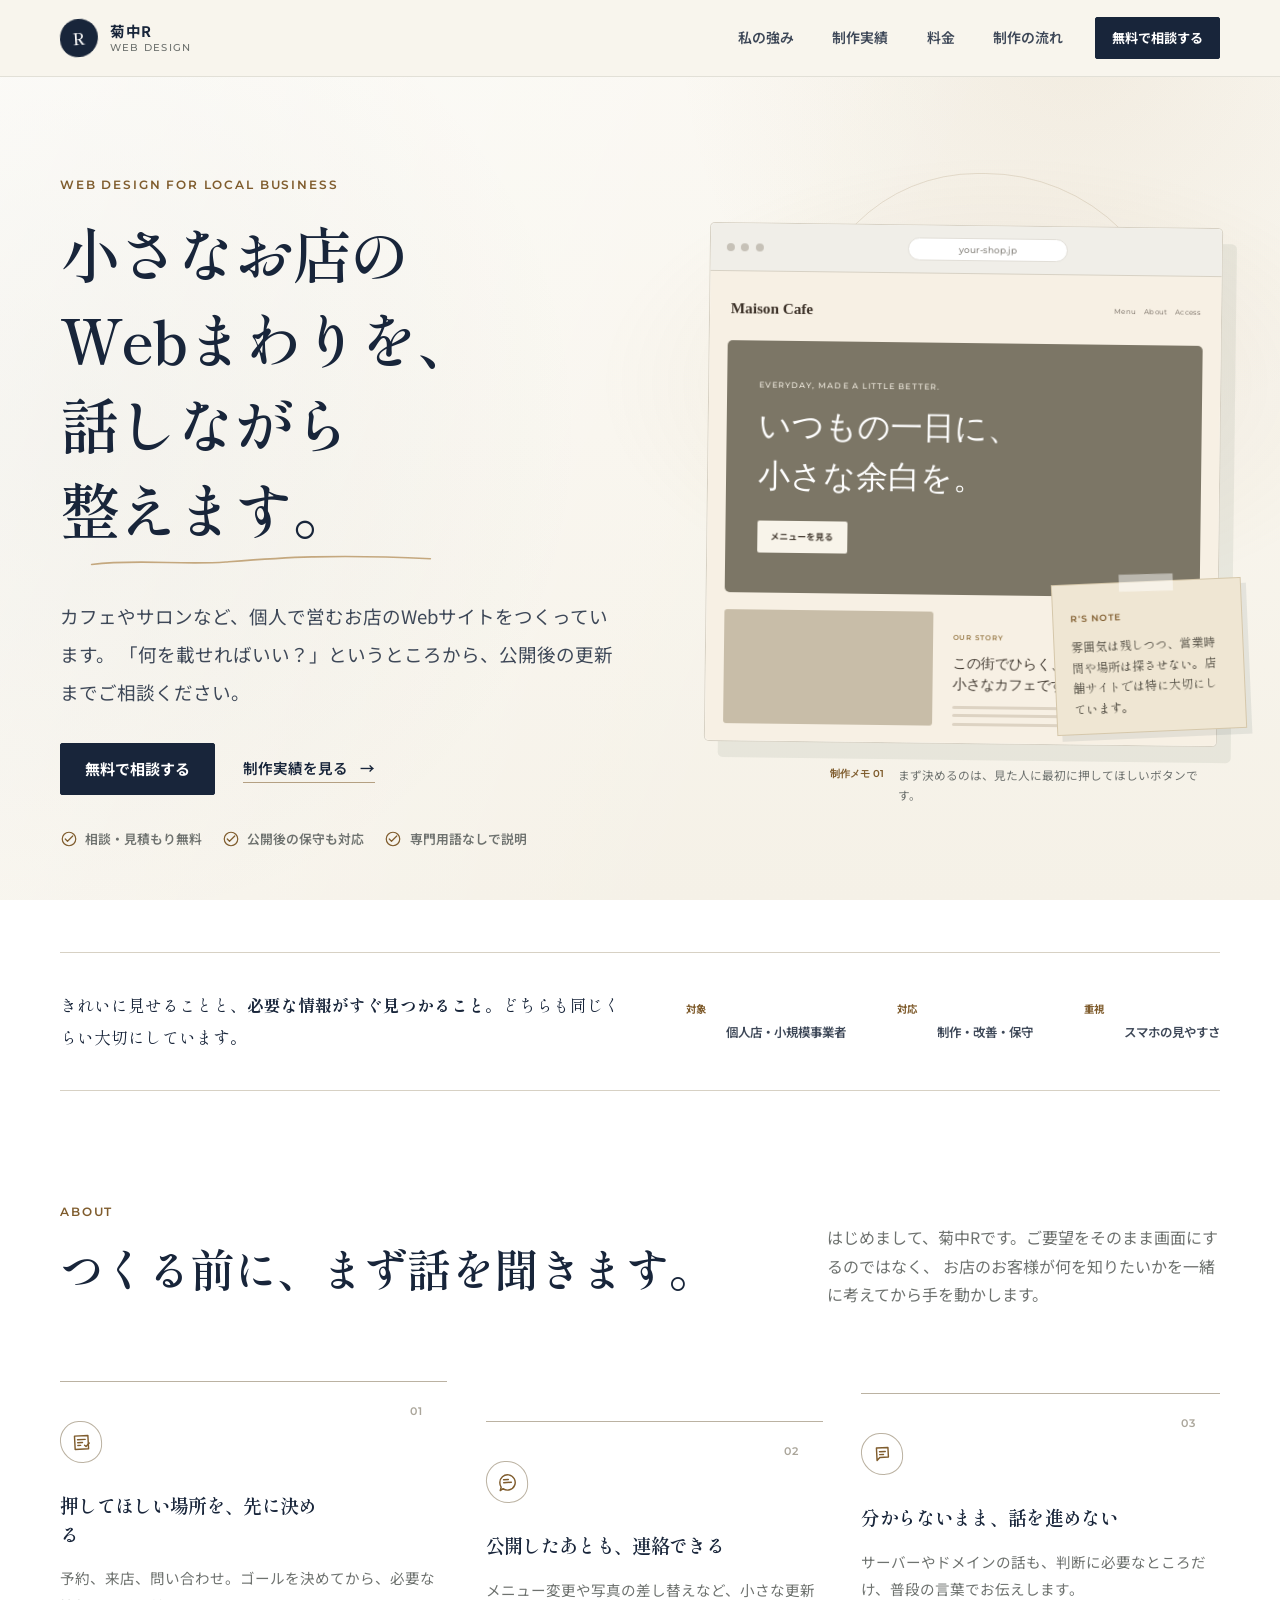
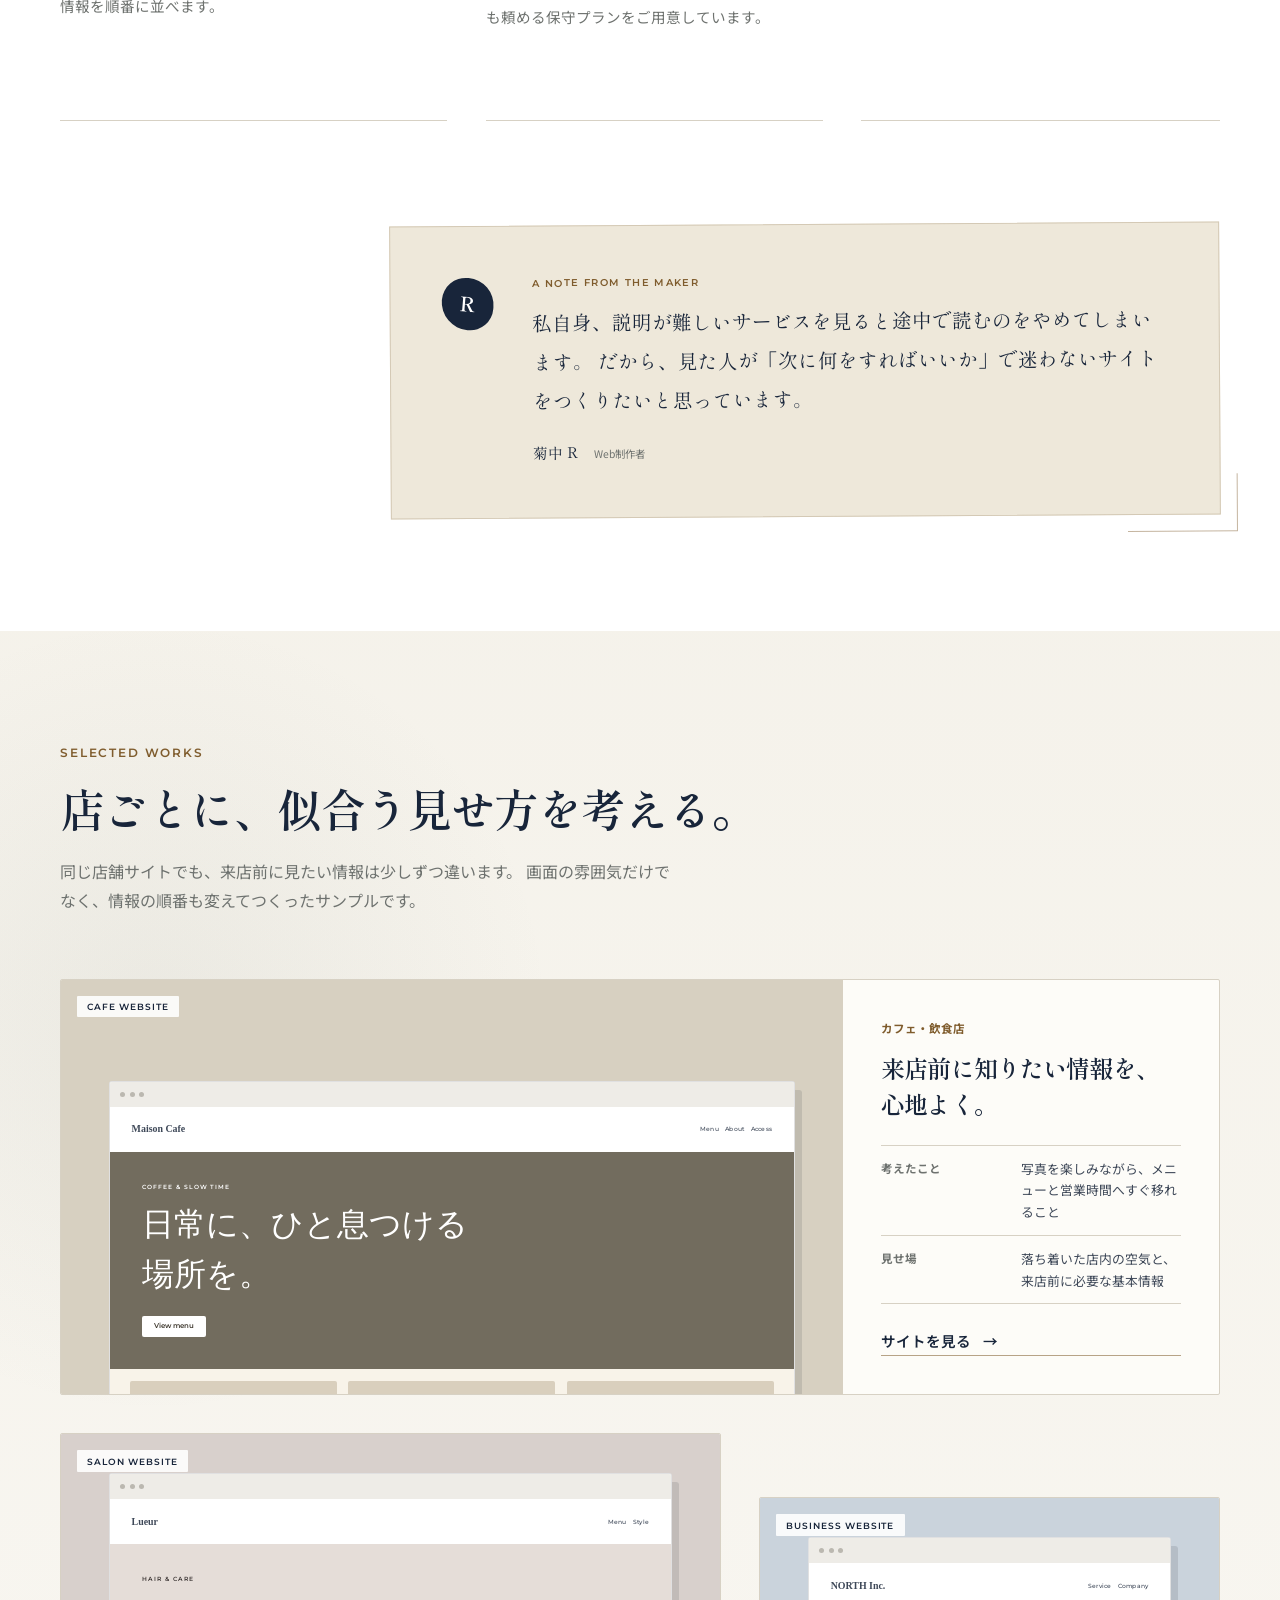
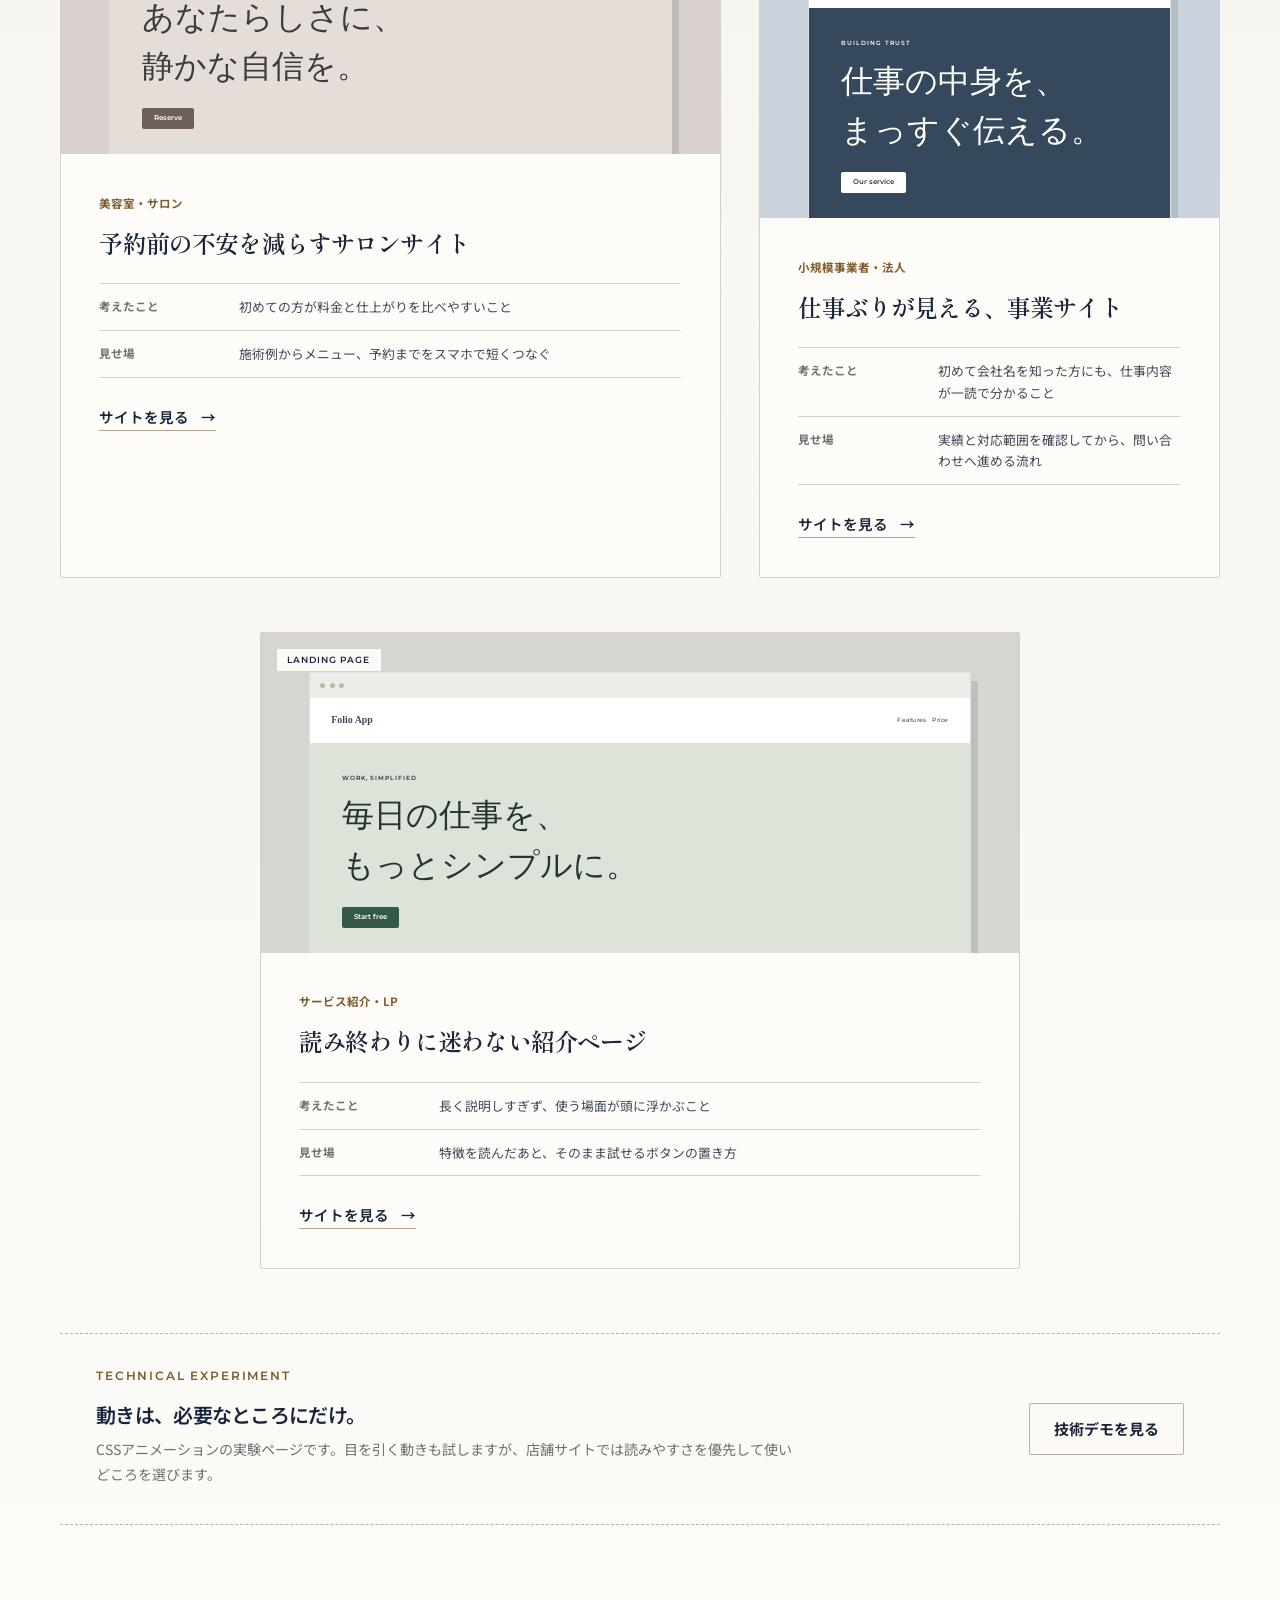
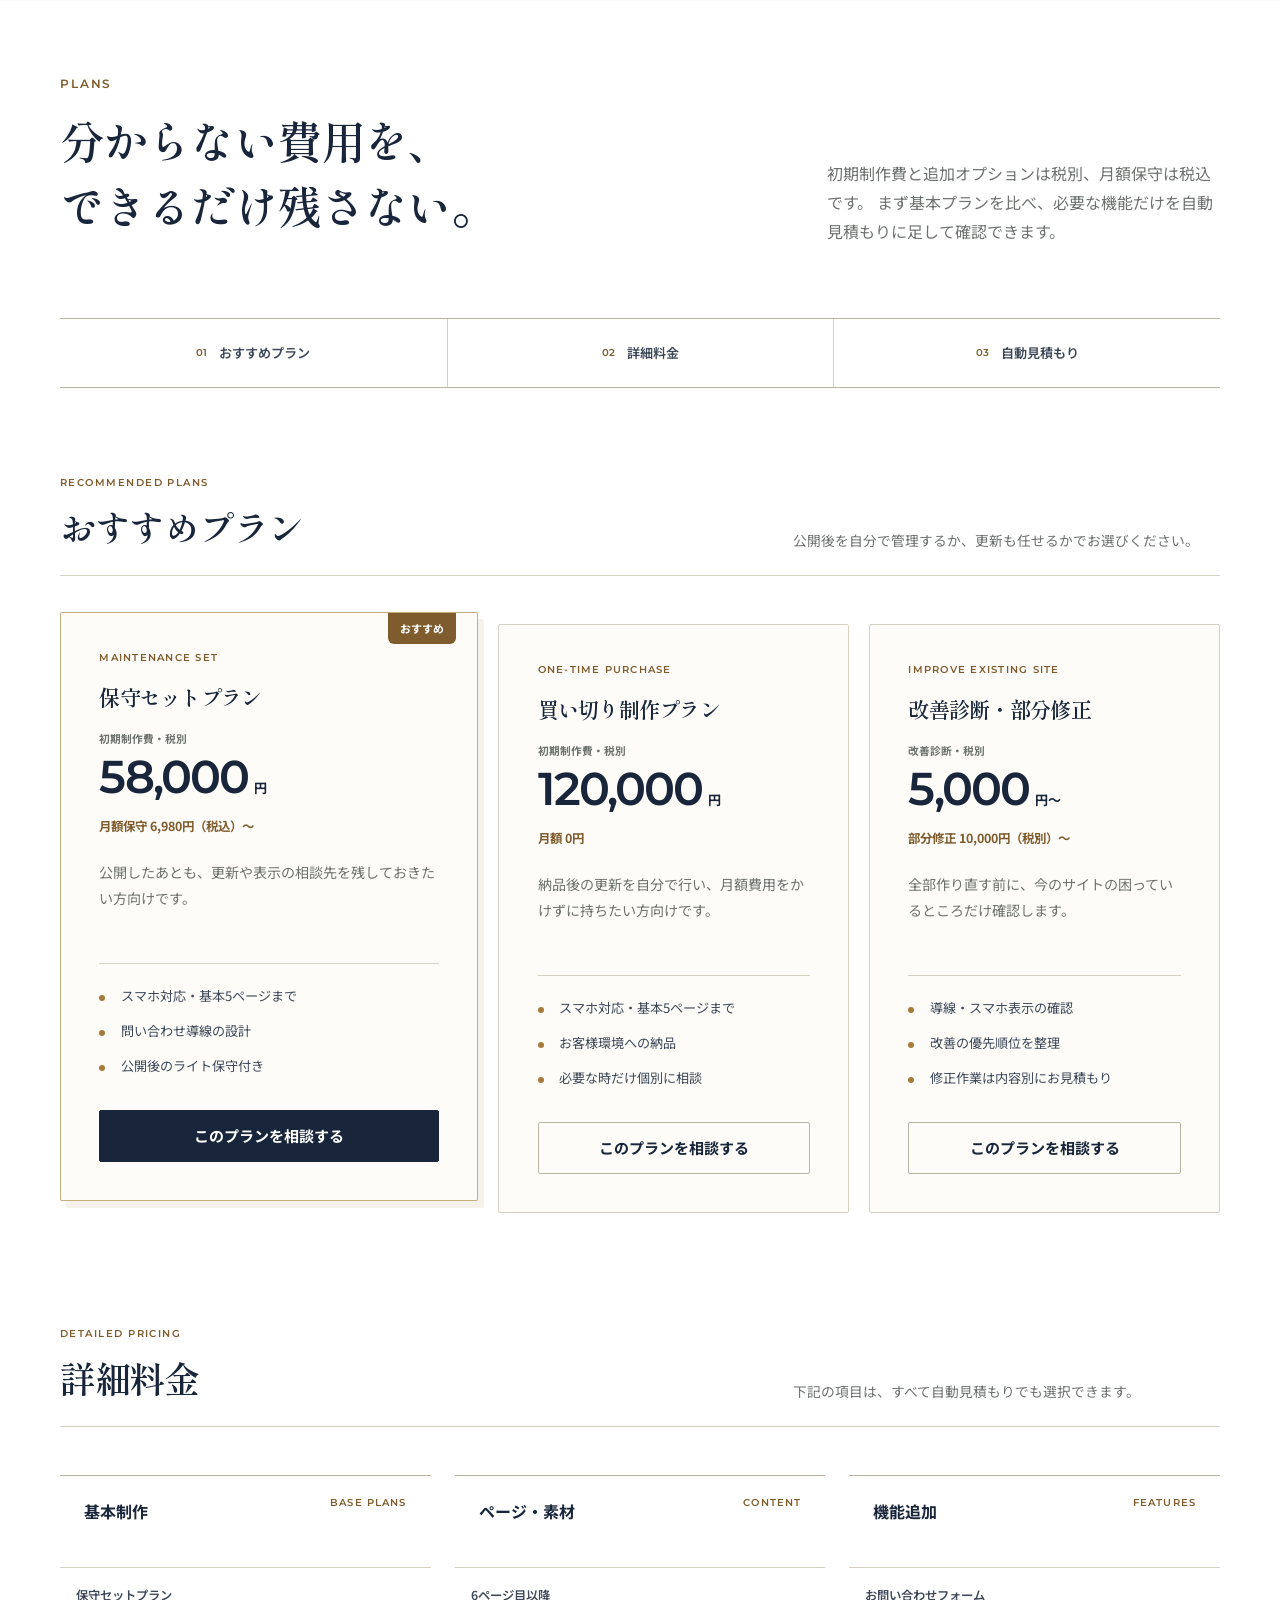
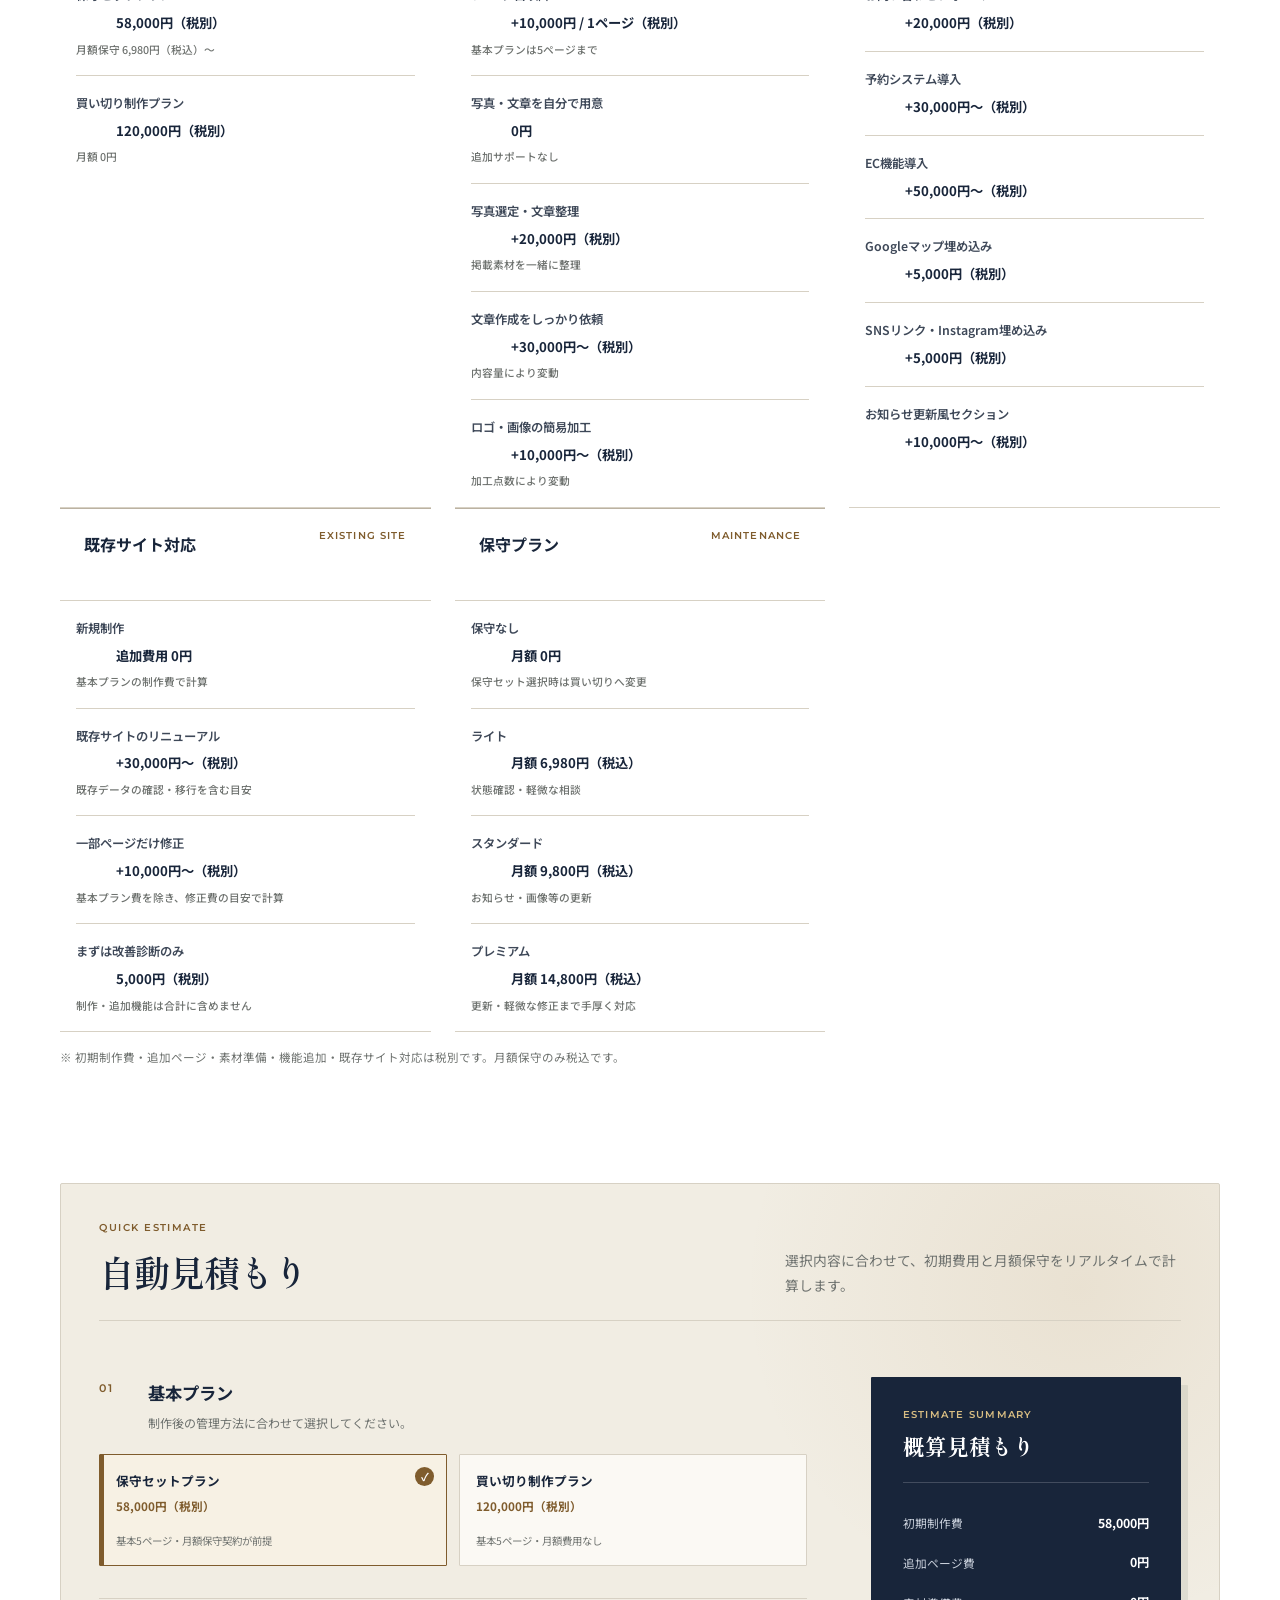
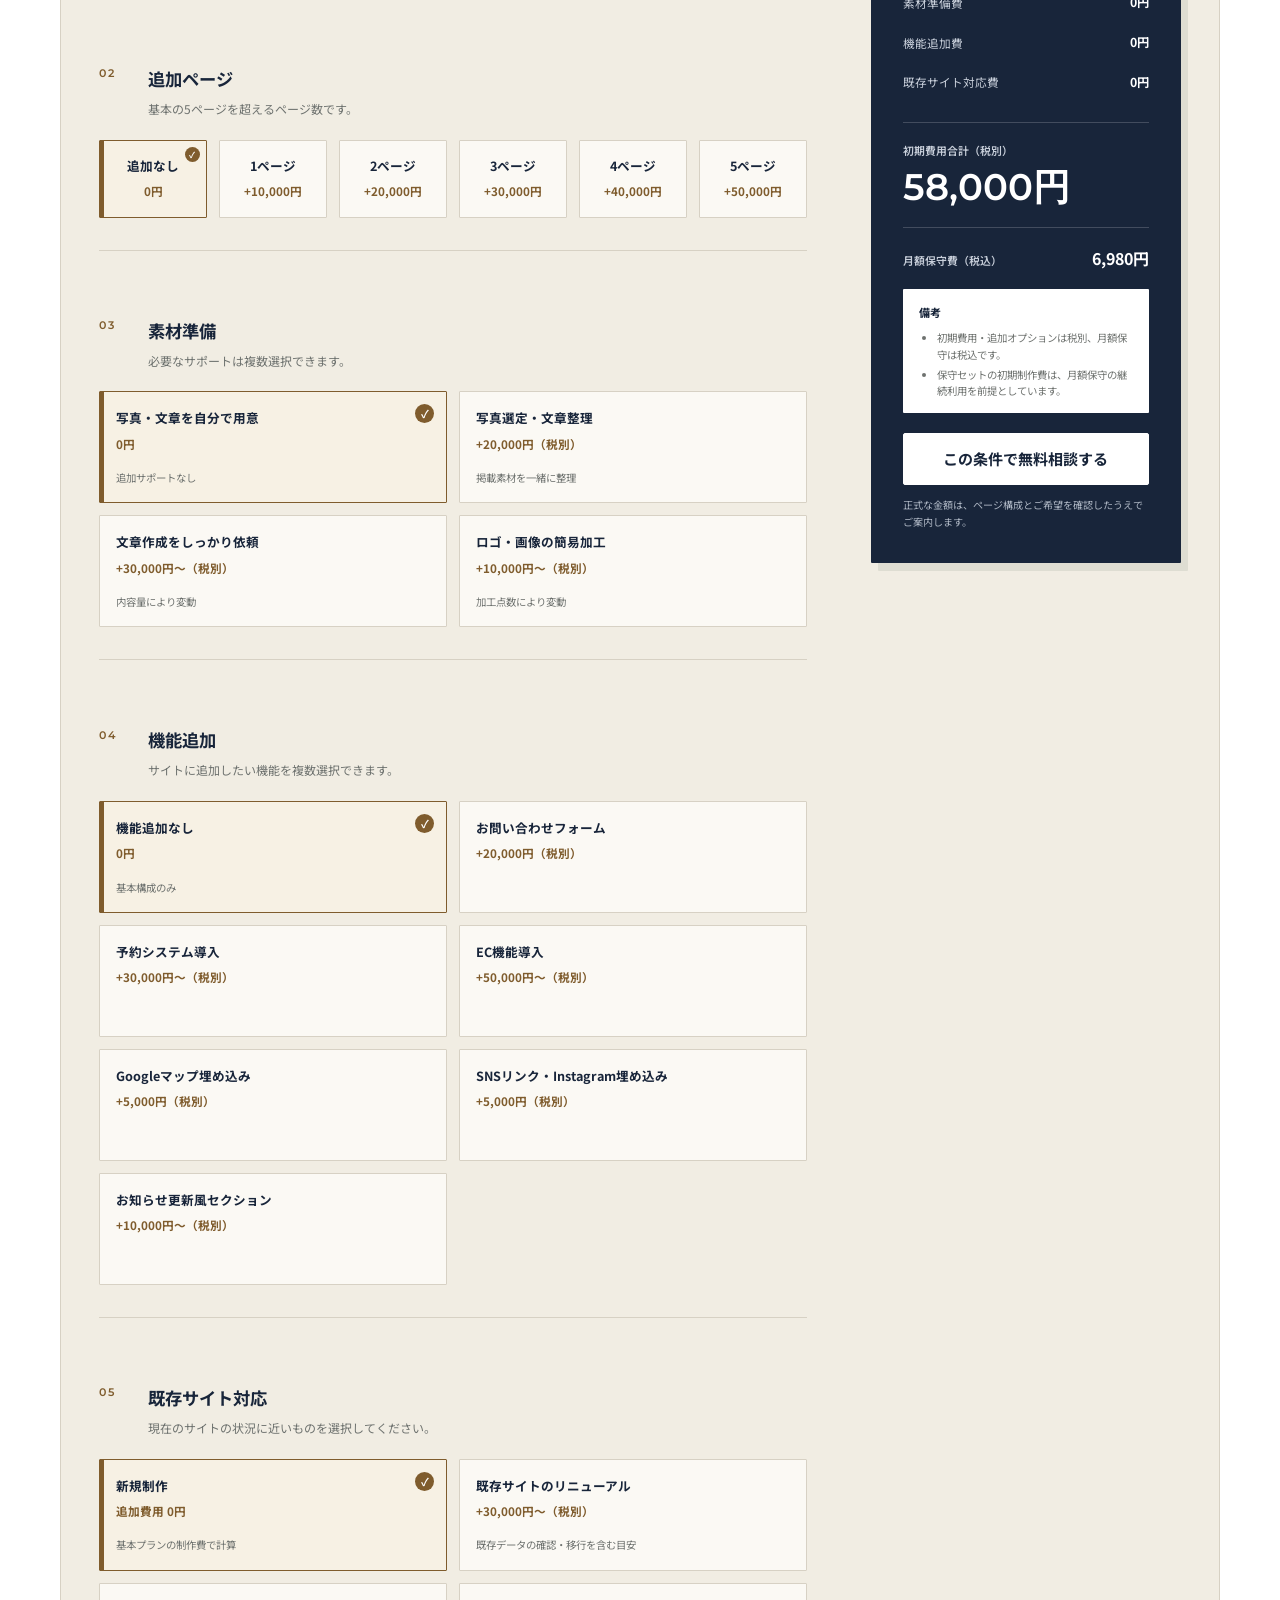
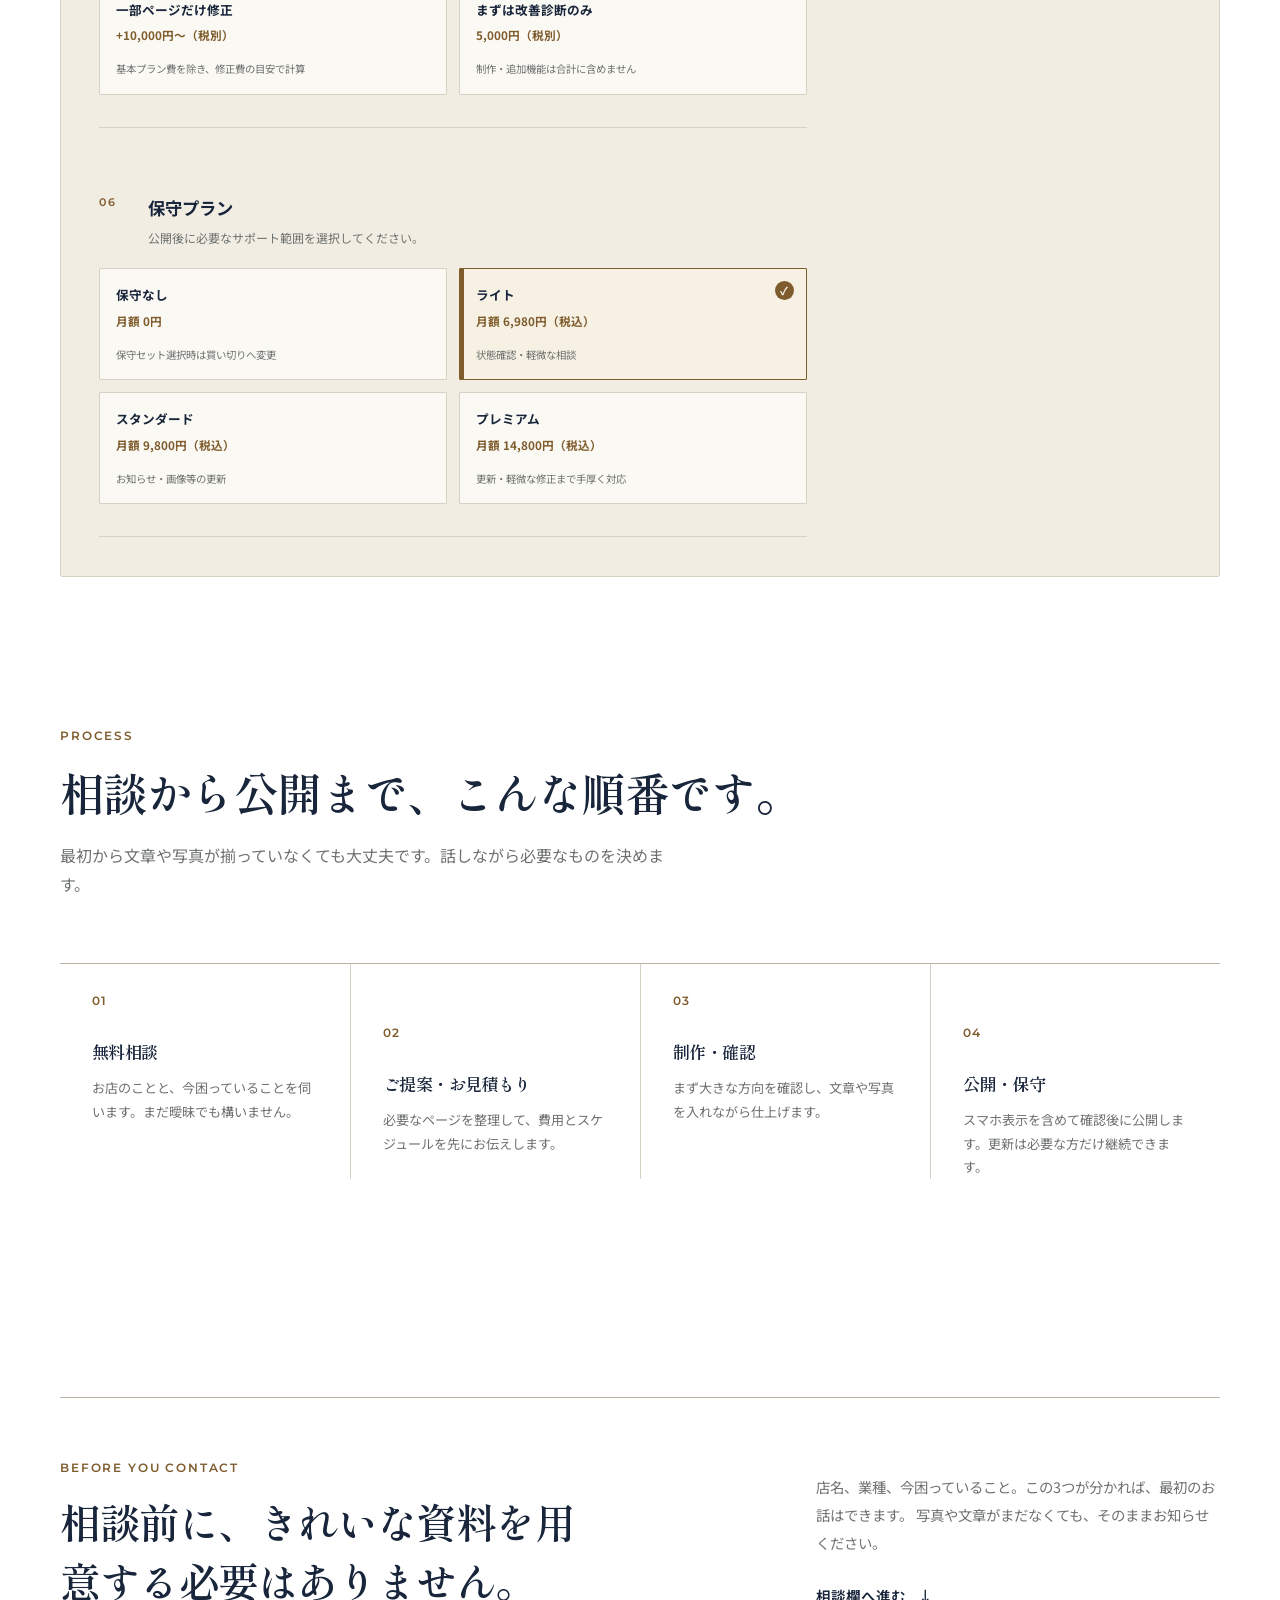
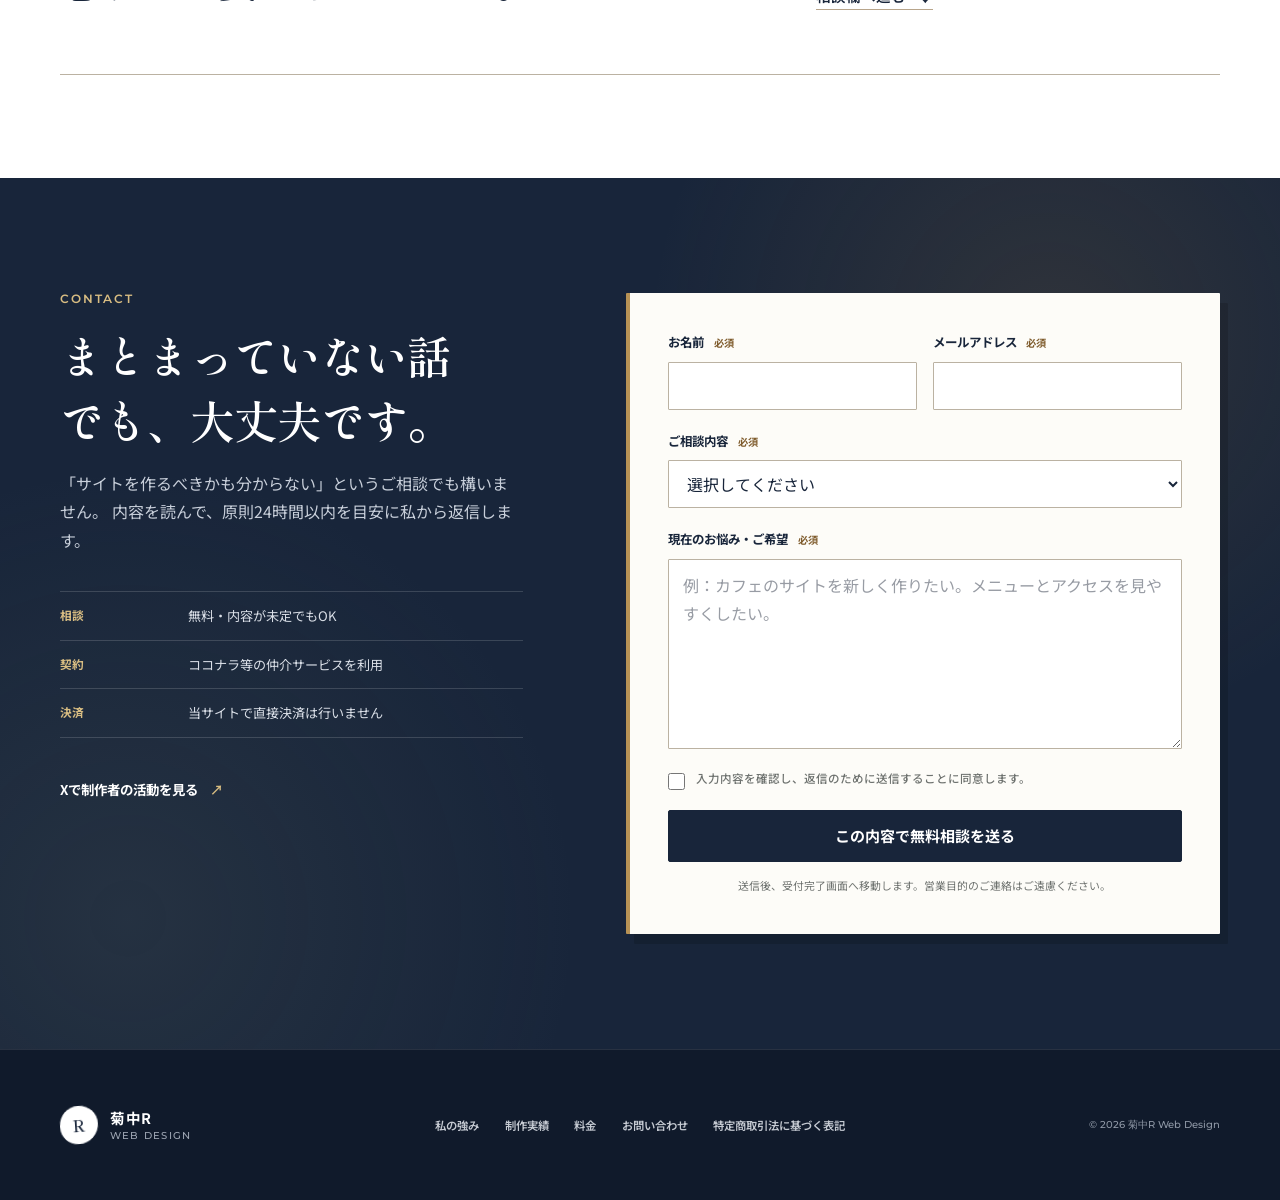
==== index.html @ 20149dbf "人間らしさUP" ====
<!DOCTYPE html>
<html lang="ja">
  <head>
    <meta charset="UTF-8" />
    <meta name="viewport" content="width=device-width, initial-scale=1.0" />
    <meta
      name="description"
      content="カフェ・サロンなど、小さなお店のWebサイト制作と保守。何を載せるか決まっていない段階から、公開後の更新まで相談できます。"
    />
    <meta name="theme-color" content="#f8f5ed" />
    <title>個人店向けWebサイト制作・保守 | 菊中R Web Design</title>
    <link rel="preconnect" href="https://fonts.googleapis.com" />
    <link rel="preconnect" href="https://fonts.gstatic.com" crossorigin />
    <link
      href="https://fonts.googleapis.com/css2?family=Montserrat:wght@500;600;700&family=Noto+Sans+JP:wght@400;500;600;700&family=Shippori+Mincho:wght@500;600;700&display=swap"
      rel="stylesheet"
    />
    <link rel="stylesheet" href="./styles.css" />
    <link rel="stylesheet" href="./estimate-tool.css" />
  </head>
  <body>
    <a class="skip-link" href="#main">本文へ移動</a>

    <header class="site-header">
      <div class="site-header__inner">
        <a class="site-logo" href="#home" aria-label="菊中R Web Design ホーム">
          <span class="site-logo__mark" aria-hidden="true">R</span>
          <span class="site-logo__text">
            <strong>菊中R</strong>
            <small>Web Design</small>
          </span>
        </a>

        <nav class="site-nav" aria-label="主要ナビゲーション">
          <a href="#about">私の強み</a>
          <a href="#works">制作実績</a>
          <a href="#price">料金</a>
          <a href="#flow">制作の流れ</a>
        </nav>

        <a class="button button--small" href="#contact">無料で相談する</a>
      </div>
    </header>

    <main id="main">
      <section class="hero" id="home" aria-labelledby="hero-title">
        <div class="hero__inner">
          <div class="hero__content">
            <p class="eyebrow">Web design for local business</p>
            <h1 id="hero-title">
              <span>小さなお店の<span class="no-wrap">Webまわり</span>を、</span>
              <span>話しながら整えます。</span>
            </h1>
            <svg class="hero__scribble" viewBox="0 0 420 22" aria-hidden="true">
              <path d="M3 14c58-7 108 1 164-3 65-5 126-10 250-4" />
            </svg>
            <p class="hero__lead">
              カフェやサロンなど、個人で営むお店のWebサイトをつくっています。
              「何を載せればいい？」というところから、公開後の更新までご相談ください。
            </p>

            <div class="hero__actions">
              <a class="button" href="#contact">無料で相談する</a>
              <a class="text-link" href="#works">
                制作実績を見る
                <span aria-hidden="true">→</span>
              </a>
            </div>

            <ul class="hero__points" aria-label="サービスの特徴">
              <li>
                <svg viewBox="0 0 24 24" aria-hidden="true">
                  <path d="m7 12 3 3 7-7" />
                  <circle cx="12" cy="12" r="9" />
                </svg>
                相談・見積もり無料
              </li>
              <li>
                <svg viewBox="0 0 24 24" aria-hidden="true">
                  <path d="m7 12 3 3 7-7" />
                  <circle cx="12" cy="12" r="9" />
                </svg>
                公開後の保守も対応
              </li>
              <li>
                <svg viewBox="0 0 24 24" aria-hidden="true">
                  <path d="m7 12 3 3 7-7" />
                  <circle cx="12" cy="12" r="9" />
                </svg>
                専門用語なしで説明
              </li>
            </ul>
          </div>

          <div class="hero-preview" aria-label="店舗Webサイトの制作イメージ">
            <div class="browser-frame">
              <div class="browser-frame__bar" aria-hidden="true">
                <span></span><span></span><span></span>
                <div>your-shop.jp</div>
              </div>
              <div class="browser-frame__page">
                <div class="preview-header">
                  <span>Maison Cafe</span>
                  <span class="preview-nav">Menu　About　Access</span>
                </div>
                <div class="preview-hero">
                  <p>Everyday, made a little better.</p>
                  <strong>いつもの一日に、<br />小さな余白を。</strong>
                  <span>メニューを見る</span>
                </div>
                <div class="preview-content">
                  <div class="preview-content__image"></div>
                  <div class="preview-content__text">
                    <small>OUR STORY</small>
                    <strong>この街でひらく、<br />小さなカフェです。</strong>
                    <i></i><i></i><i></i>
                  </div>
                </div>
              </div>
            </div>
            <p class="hero-preview__caption">
              <span>制作メモ 01</span>
              まず決めるのは、見た人に最初に押してほしいボタンです。
            </p>
            <div class="hero-preview__note">
              <span>R's note</span>
              <p>雰囲気は残しつつ、営業時間や場所は探させない。店舗サイトでは特に大切にしています。</p>
            </div>
          </div>
        </div>
      </section>

      <section class="trust-note" aria-label="対応方針">
        <div class="trust-note__inner">
          <p>きれいに見せることと、<strong>必要な情報がすぐ見つかること</strong>。どちらも同じくらい大切にしています。</p>
          <dl>
            <div>
              <dt>対象</dt>
              <dd>個人店・小規模事業者</dd>
            </div>
            <div>
              <dt>対応</dt>
              <dd>制作・改善・保守</dd>
            </div>
            <div>
              <dt>重視</dt>
              <dd>スマホの見やすさ</dd>
            </div>
          </dl>
        </div>
      </section>

      <section class="section" id="about" aria-labelledby="about-title">
        <div class="section__inner">
          <div class="section-heading section-heading--split">
            <div>
              <p class="eyebrow">About</p>
              <h2 id="about-title">つくる前に、まず話を聞きます。</h2>
            </div>
            <p>
              はじめまして、菊中Rです。ご要望をそのまま画面にするのではなく、
              お店のお客様が何を知りたいかを一緒に考えてから手を動かします。
            </p>
          </div>

          <div class="strength-grid">
            <article class="strength-card">
              <span class="strength-card__number">01</span>
              <div class="strength-card__icon" aria-hidden="true">
                <svg viewBox="0 0 24 24">
                  <path d="M5 5h14v14H5zM8 9h8M8 12h5M8 15h3" />
                  <path d="m15 15 1.5 1.5L20 13" />
                </svg>
              </div>
              <h3>押してほしい場所を、先に決める</h3>
              <p>
                予約、来店、問い合わせ。ゴールを決めてから、必要な情報を順番に並べます。
              </p>
            </article>

            <article class="strength-card">
              <span class="strength-card__number">02</span>
              <div class="strength-card__icon" aria-hidden="true">
                <svg viewBox="0 0 24 24">
                  <path d="M4 12a8 8 0 1 1 3 6.2L4 20l1.1-3.4A8 8 0 0 1 4 12Z" />
                  <path d="M8 12h8M8 9h5" />
                </svg>
              </div>
              <h3>公開したあとも、連絡できる</h3>
              <p>
                メニュー変更や写真の差し替えなど、小さな更新も頼める保守プランをご用意しています。
              </p>
            </article>

            <article class="strength-card">
              <span class="strength-card__number">03</span>
              <div class="strength-card__icon" aria-hidden="true">
                <svg viewBox="0 0 24 24">
                  <path d="M6 5h12v10H9l-3 3V5Z" />
                  <path d="M9 9h6M9 12h4" />
                </svg>
              </div>
              <h3>分からないまま、話を進めない</h3>
              <p>
                サーバーやドメインの話も、判断に必要なところだけ、普段の言葉でお伝えします。
              </p>
            </article>
          </div>

          <aside class="maker-note" aria-label="制作者からのメッセージ">
            <div class="maker-note__mark" aria-hidden="true">R</div>
            <div class="maker-note__body">
              <p class="maker-note__label">A note from the maker</p>
              <p>
                私自身、説明が難しいサービスを見ると途中で読むのをやめてしまいます。
                だから、見た人が「次に何をすればいいか」で迷わないサイトをつくりたいと思っています。
              </p>
              <p class="maker-note__signature">菊中 R <span>Web制作者</span></p>
            </div>
          </aside>
        </div>
      </section>

      <section class="section section--works" id="works" aria-labelledby="works-title">
        <div class="section__inner">
          <div class="section-heading">
            <p class="eyebrow">Selected works</p>
            <h2 id="works-title">店ごとに、似合う見せ方を考える。</h2>
            <p>
              同じ店舗サイトでも、来店前に見たい情報は少しずつ違います。
              画面の雰囲気だけでなく、情報の順番も変えてつくったサンプルです。
            </p>
          </div>

          <div class="works-grid">
            <article class="work-card work-card--wide">
              <a class="work-card__preview work-preview work-preview--cafe" href="./cafe-template.html" aria-label="カフェ向けWebサイトの制作サンプルを見る">
                <span class="work-preview__label">Cafe website</span>
                <div class="mini-browser">
                  <div class="mini-browser__bar"><i></i><i></i><i></i></div>
                  <div class="mini-page mini-page--cafe">
                    <div class="mini-page__nav"><b>Maison Cafe</b><span>Menu　About　Access</span></div>
                    <div class="mini-page__hero">
                      <small>COFFEE &amp; SLOW TIME</small>
                      <strong>日常に、ひと息つける場所を。</strong>
                      <em>View menu</em>
                    </div>
                    <div class="mini-page__columns"><i></i><i></i><i></i></div>
                  </div>
                </div>
              </a>
              <div class="work-card__body">
                <p class="work-card__category">カフェ・飲食店</p>
                <h3>来店前に知りたい情報を、心地よく。</h3>
                <dl class="work-card__details">
                  <div>
                    <dt>考えたこと</dt>
                    <dd>写真を楽しみながら、メニューと営業時間へすぐ移れること</dd>
                  </div>
                  <div>
                    <dt>見せ場</dt>
                    <dd>落ち着いた店内の空気と、来店前に必要な基本情報</dd>
                  </div>
                </dl>
                <a class="text-link" href="./cafe-template.html">サイトを見る <span aria-hidden="true">→</span></a>
              </div>
            </article>

            <article class="work-card">
              <a class="work-card__preview work-preview work-preview--salon" href="./salon-template.html" aria-label="サロン向けWebサイトの制作サンプルを見る">
                <span class="work-preview__label">Salon website</span>
                <div class="mini-browser">
                  <div class="mini-browser__bar"><i></i><i></i><i></i></div>
                  <div class="mini-page mini-page--salon">
                    <div class="mini-page__nav"><b>Lueur</b><span>Menu　Style</span></div>
                    <div class="mini-page__hero">
                      <small>HAIR &amp; CARE</small>
                      <strong>あなたらしさに、<br />静かな自信を。</strong>
                      <em>Reserve</em>
                    </div>
                  </div>
                </div>
              </a>
              <div class="work-card__body">
                <p class="work-card__category">美容室・サロン</p>
                <h3>予約前の不安を減らすサロンサイト</h3>
                <dl class="work-card__details">
                  <div>
                    <dt>考えたこと</dt>
                    <dd>初めての方が料金と仕上がりを比べやすいこと</dd>
                  </div>
                  <div>
                    <dt>見せ場</dt>
                    <dd>施術例からメニュー、予約までをスマホで短くつなぐ</dd>
                  </div>
                </dl>
                <a class="text-link" href="./salon-template.html">サイトを見る <span aria-hidden="true">→</span></a>
              </div>
            </article>

            <article class="work-card">
              <a class="work-card__preview work-preview work-preview--corporate" href="./corporate-template.html" aria-label="小規模事業者向けコーポレートサイトの制作サンプルを見る">
                <span class="work-preview__label">Business website</span>
                <div class="mini-browser">
                  <div class="mini-browser__bar"><i></i><i></i><i></i></div>
                  <div class="mini-page mini-page--corporate">
                    <div class="mini-page__nav"><b>NORTH Inc.</b><span>Service　Company</span></div>
                    <div class="mini-page__hero">
                      <small>BUILDING TRUST</small>
                      <strong>仕事の中身を、<br />まっすぐ伝える。</strong>
                      <em>Our service</em>
                    </div>
                  </div>
                </div>
              </a>
              <div class="work-card__body">
                <p class="work-card__category">小規模事業者・法人</p>
                <h3>仕事ぶりが見える、事業サイト</h3>
                <dl class="work-card__details">
                  <div>
                    <dt>考えたこと</dt>
                    <dd>初めて会社名を知った方にも、仕事内容が一読で分かること</dd>
                  </div>
                  <div>
                    <dt>見せ場</dt>
                    <dd>実績と対応範囲を確認してから、問い合わせへ進める流れ</dd>
                  </div>
                </dl>
                <a class="text-link" href="./corporate-template.html">サイトを見る <span aria-hidden="true">→</span></a>
              </div>
            </article>

            <article class="work-card">
              <a class="work-card__preview work-preview work-preview--lp" href="./lp-template.html" aria-label="サービス紹介LPの制作サンプルを見る">
                <span class="work-preview__label">Landing page</span>
                <div class="mini-browser">
                  <div class="mini-browser__bar"><i></i><i></i><i></i></div>
                  <div class="mini-page mini-page--lp">
                    <div class="mini-page__nav"><b>Folio App</b><span>Features　Price</span></div>
                    <div class="mini-page__hero">
                      <small>WORK, SIMPLIFIED</small>
                      <strong>毎日の仕事を、<br />もっとシンプルに。</strong>
                      <em>Start free</em>
                    </div>
                  </div>
                </div>
              </a>
              <div class="work-card__body">
                <p class="work-card__category">サービス紹介・LP</p>
                <h3>読み終わりに迷わない紹介ページ</h3>
                <dl class="work-card__details">
                  <div>
                    <dt>考えたこと</dt>
                    <dd>長く説明しすぎず、使う場面が頭に浮かぶこと</dd>
                  </div>
                  <div>
                    <dt>見せ場</dt>
                    <dd>特徴を読んだあと、そのまま試せるボタンの置き方</dd>
                  </div>
                </dl>
                <a class="text-link" href="./lp-template.html">サイトを見る <span aria-hidden="true">→</span></a>
              </div>
            </article>
          </div>

          <aside class="tech-demo">
            <div>
              <p class="eyebrow">Technical experiment</p>
              <h3>動きは、必要なところにだけ。</h3>
              <p>
                CSSアニメーションの実験ページです。目を引く動きも試しますが、店舗サイトでは読みやすさを優先して使いどころを選びます。
              </p>
            </div>
            <a class="button button--outline" href="./pythagora.html">技術デモを見る</a>
          </aside>
        </div>
      </section>

      <section class="section" id="price" aria-labelledby="price-title">
        <div class="section__inner">
          <div class="section-heading section-heading--split">
            <div>
              <p class="eyebrow">Plans</p>
              <h2 id="price-title">
                <span class="heading-line">分からない費用を、</span>
                <span class="heading-line">できるだけ残さない。</span>
              </h2>
            </div>
            <p>
              初期制作費と追加オプションは税別、月額保守は税込です。
              まず基本プランを比べ、必要な機能だけを自動見積もりに足して確認できます。
            </p>
          </div>

          <nav class="pricing-nav" aria-label="料金セクション内ナビゲーション">
            <a href="#recommended-plans">おすすめプラン</a>
            <a href="#price-details">詳細料金</a>
            <a href="#estimate">自動見積もり</a>
          </nav>

          <section class="pricing-block" id="recommended-plans" aria-labelledby="recommended-title">
            <div class="pricing-block__heading">
              <div>
                <p class="pricing-block__eyebrow">Recommended plans</p>
                <h3 id="recommended-title">おすすめプラン</h3>
              </div>
              <p>公開後を自分で管理するか、更新も任せるかでお選びください。</p>
            </div>

            <div class="price-grid">
              <article class="price-card price-card--featured">
                <p class="price-card__badge">おすすめ</p>
                <p class="price-card__tag">Maintenance set</p>
                <h3>保守セットプラン</h3>
                <p class="price-card__price">
                  <small>初期制作費・税別</small>
                  <strong>58,000</strong><span>円</span>
                </p>
                <p class="price-card__monthly">月額保守 6,980円（税込）〜</p>
                <p class="price-card__description">
                  公開したあとも、更新や表示の相談先を残しておきたい方向けです。
                </p>
                <ul class="check-list">
                  <li>スマホ対応・基本5ページまで</li>
                  <li>問い合わせ導線の設計</li>
                  <li>公開後のライト保守付き</li>
                </ul>
                <a class="button button--full" href="#contact" data-inquiry="Web制作のご相談">このプランを相談する</a>
              </article>

              <article class="price-card">
                <p class="price-card__tag">One-time purchase</p>
                <h3>買い切り制作プラン</h3>
                <p class="price-card__price">
                  <small>初期制作費・税別</small>
                  <strong>120,000</strong><span>円</span>
                </p>
                <p class="price-card__monthly">月額 0円</p>
                <p class="price-card__description">
                  納品後の更新を自分で行い、月額費用をかけずに持ちたい方向けです。
                </p>
                <ul class="check-list">
                  <li>スマホ対応・基本5ページまで</li>
                  <li>お客様環境への納品</li>
                  <li>必要な時だけ個別に相談</li>
                </ul>
                <a class="button button--outline button--full" href="#contact" data-inquiry="Web制作のご相談">このプランを相談する</a>
              </article>

              <article class="price-card">
                <p class="price-card__tag">Improve existing site</p>
                <h3>改善診断・部分修正</h3>
                <p class="price-card__price">
                  <small>改善診断・税別</small>
                  <strong>5,000</strong><span>円〜</span>
                </p>
                <p class="price-card__monthly">部分修正 10,000円（税別）〜</p>
                <p class="price-card__description">
                  全部作り直す前に、今のサイトの困っているところだけ確認します。
                </p>
                <ul class="check-list">
                  <li>導線・スマホ表示の確認</li>
                  <li>改善の優先順位を整理</li>
                  <li>修正作業は内容別にお見積もり</li>
                </ul>
                <a class="button button--outline button--full" href="#contact" data-inquiry="既存サイトの改善">このプランを相談する</a>
              </article>
            </div>
          </section>

          <section class="pricing-block" id="price-details" aria-labelledby="price-details-title">
            <div class="pricing-block__heading">
              <div>
                <p class="pricing-block__eyebrow">Detailed pricing</p>
                <h3 id="price-details-title">詳細料金</h3>
              </div>
              <p>下記の項目は、すべて自動見積もりでも選択できます。</p>
            </div>
            <div class="rate-grid" data-price-details></div>
            <p class="pricing-tax-note">
              ※ 初期制作費・追加ページ・素材準備・機能追加・既存サイト対応は税別です。月額保守のみ税込です。
            </p>
          </section>

          <section class="pricing-block pricing-block--estimate" id="estimate" aria-labelledby="estimate-title">
            <div class="pricing-block__heading">
              <div>
                <p class="pricing-block__eyebrow">Quick estimate</p>
                <h3 id="estimate-title">自動見積もり</h3>
              </div>
              <p>選択内容に合わせて、初期費用と月額保守をリアルタイムで計算します。</p>
            </div>

            <div class="estimate-tool" data-estimate-tool>
              <div class="estimate-builder">
                <section class="estimate-step" aria-labelledby="estimate-plan-title">
                  <div class="estimate-step__heading">
                    <span>01</span>
                    <div>
                      <h4 id="estimate-plan-title">基本プラン</h4>
                      <p>制作後の管理方法に合わせて選択してください。</p>
                    </div>
                  </div>
                  <div class="estimate-options estimate-options--two" data-estimate-options="plans"></div>
                </section>

                <section class="estimate-step" aria-labelledby="estimate-pages-title">
                  <div class="estimate-step__heading">
                    <span>02</span>
                    <div>
                      <h4 id="estimate-pages-title">追加ページ</h4>
                      <p>基本の5ページを超えるページ数です。</p>
                    </div>
                  </div>
                  <div class="estimate-options estimate-options--pages" data-estimate-options="pages"></div>
                </section>

                <section class="estimate-step" aria-labelledby="estimate-materials-title">
                  <div class="estimate-step__heading">
                    <span>03</span>
                    <div>
                      <h4 id="estimate-materials-title">素材準備</h4>
                      <p>必要なサポートは複数選択できます。</p>
                    </div>
                  </div>
                  <div class="estimate-options estimate-options--two" data-estimate-options="materials"></div>
                </section>

                <section class="estimate-step" aria-labelledby="estimate-features-title">
                  <div class="estimate-step__heading">
                    <span>04</span>
                    <div>
                      <h4 id="estimate-features-title">機能追加</h4>
                      <p>サイトに追加したい機能を複数選択できます。</p>
                    </div>
                  </div>
                  <div class="estimate-options estimate-options--two" data-estimate-options="features"></div>
                </section>

                <section class="estimate-step" aria-labelledby="estimate-existing-title">
                  <div class="estimate-step__heading">
                    <span>05</span>
                    <div>
                      <h4 id="estimate-existing-title">既存サイト対応</h4>
                      <p>現在のサイトの状況に近いものを選択してください。</p>
                    </div>
                  </div>
                  <div class="estimate-options estimate-options--two" data-estimate-options="siteTypes"></div>
                </section>

                <section class="estimate-step" aria-labelledby="estimate-maintenance-title">
                  <div class="estimate-step__heading">
                    <span>06</span>
                    <div>
                      <h4 id="estimate-maintenance-title">保守プラン</h4>
                      <p>公開後に必要なサポート範囲を選択してください。</p>
                    </div>
                  </div>
                  <div class="estimate-options estimate-options--two" data-estimate-options="maintenance"></div>
                </section>
              </div>

              <aside class="estimate-summary" aria-live="polite">
                <div class="estimate-summary__header">
                  <p>Estimate summary</p>
                  <h4>概算見積もり</h4>
                </div>

                <dl class="estimate-breakdown">
                  <div>
                    <dt>初期制作費</dt>
                    <dd data-result-base>58,000円</dd>
                  </div>
                  <div>
                    <dt>追加ページ費</dt>
                    <dd data-result-pages>0円</dd>
                  </div>
                  <div>
                    <dt>素材準備費</dt>
                    <dd data-result-materials>0円</dd>
                  </div>
                  <div>
                    <dt>機能追加費</dt>
                    <dd data-result-features>0円</dd>
                  </div>
                  <div>
                    <dt>既存サイト対応費</dt>
                    <dd data-result-site>0円</dd>
                  </div>
                </dl>

                <div class="estimate-summary__total">
                  <span>初期費用合計（税別）</span>
                  <strong data-result-total>58,000円</strong>
                </div>

                <div class="estimate-summary__monthly">
                  <span>月額保守費（税込）</span>
                  <strong data-result-monthly>6,980円</strong>
                </div>

                <div class="estimate-summary__note">
                  <strong>備考</strong>
                  <ul data-result-notes></ul>
                </div>

                <a class="button button--full" href="#contact" data-estimate-consult>
                  この条件で無料相談する
                </a>
                <p class="estimate-summary__disclaimer">
                  正式な金額は、ページ構成とご希望を確認したうえでご案内します。
                </p>
              </aside>
            </div>
          </section>
        </div>
      </section>

      <section class="section section--flow" id="flow" aria-labelledby="flow-title">
        <div class="section__inner">
          <div class="section-heading">
            <p class="eyebrow">Process</p>
            <h2 id="flow-title">相談から公開まで、こんな順番です。</h2>
            <p>最初から文章や写真が揃っていなくても大丈夫です。話しながら必要なものを決めます。</p>
          </div>

          <ol class="flow-list">
            <li>
              <span>01</span>
              <div>
                <h3>無料相談</h3>
                <p>お店のことと、今困っていることを伺います。まだ曖昧でも構いません。</p>
              </div>
            </li>
            <li>
              <span>02</span>
              <div>
                <h3>ご提案・お見積もり</h3>
                <p>必要なページを整理して、費用とスケジュールを先にお伝えします。</p>
              </div>
            </li>
            <li>
              <span>03</span>
              <div>
                <h3>制作・確認</h3>
                <p>まず大きな方向を確認し、文章や写真を入れながら仕上げます。</p>
              </div>
            </li>
            <li>
              <span>04</span>
              <div>
                <h3>公開・保守</h3>
                <p>スマホ表示を含めて確認後に公開します。更新は必要な方だけ継続できます。</p>
              </div>
            </li>
          </ol>
        </div>
      </section>

      <section class="consultation-note" aria-labelledby="consultation-note-title">
        <div class="consultation-note__inner">
          <div>
            <p class="eyebrow">Before you contact</p>
            <h2 id="consultation-note-title">相談前に、きれいな資料を用意する必要はありません。</h2>
          </div>
          <div class="consultation-note__body">
            <p>
              店名、業種、今困っていること。この3つが分かれば、最初のお話はできます。
              写真や文章がまだなくても、そのままお知らせください。
            </p>
            <a class="text-link" href="#contact">相談欄へ進む <span aria-hidden="true">↓</span></a>
          </div>
        </div>
      </section>

      <section class="contact" id="contact" aria-labelledby="contact-title">
        <div class="contact__inner">
          <div class="contact__content">
            <p class="eyebrow">Contact</p>
            <h2 id="contact-title">まとまっていない話でも、大丈夫です。</h2>
            <p>
              「サイトを作るべきかも分からない」というご相談でも構いません。
              内容を読んで、原則24時間以内を目安に私から返信します。
            </p>

            <dl class="contact__notes">
              <div>
                <dt>相談</dt>
                <dd>無料・内容が未定でもOK</dd>
              </div>
              <div>
                <dt>契約</dt>
                <dd>ココナラ等の仲介サービスを利用</dd>
              </div>
              <div>
                <dt>決済</dt>
                <dd>当サイトで直接決済は行いません</dd>
              </div>
            </dl>

            <a class="social-link" href="https://x.com/rkiuuxy" target="_blank" rel="noopener noreferrer">
              Xで制作者の活動を見る
              <span aria-hidden="true">↗</span>
            </a>
          </div>

          <form
            class="contact-form"
            action="https://formspree.io/f/mbdbwwne"
            method="POST"
          >
            <input type="hidden" name="_subject" value="ポートフォリオサイトからのご相談" />
            <input
              class="form-honeypot"
              type="text"
              name="_gotcha"
              tabindex="-1"
              autocomplete="off"
              aria-hidden="true"
            />

            <div class="form-row">
              <label>
                <span>お名前 <em>必須</em></span>
                <input type="text" name="name" autocomplete="name" required />
              </label>
              <label>
                <span>メールアドレス <em>必須</em></span>
                <input type="email" name="email" autocomplete="email" required />
              </label>
            </div>

            <label>
              <span>ご相談内容 <em>必須</em></span>
              <select name="inquiry" data-inquiry-select required>
                <option value="">選択してください</option>
                <option value="無料相談・簡易チェック">無料相談・簡易チェック</option>
                <option value="Web制作のご相談">Web制作のご相談</option>
                <option value="既存サイトの改善">既存サイトの改善</option>
                <option value="保守サポートのご相談">保守サポートのご相談</option>
                <option value="その他">その他</option>
              </select>
            </label>

            <label>
              <span>現在のお悩み・ご希望 <em>必須</em></span>
              <textarea
                name="message"
                data-inquiry-message
                rows="6"
                placeholder="例：カフェのサイトを新しく作りたい。メニューとアクセスを見やすくしたい。"
                required
              ></textarea>
            </label>

            <label class="privacy-check">
              <input type="checkbox" required />
              <span>入力内容を確認し、返信のために送信することに同意します。</span>
            </label>

            <button class="button button--full" type="submit">この内容で無料相談を送る</button>
            <p class="contact-form__note">
              送信後、受付完了画面へ移動します。営業目的のご連絡はご遠慮ください。
            </p>
          </form>
        </div>
      </section>
    </main>

    <footer class="site-footer">
      <div class="site-footer__inner">
        <a class="site-logo site-logo--footer" href="#home" aria-label="ページ上部へ戻る">
          <span class="site-logo__mark" aria-hidden="true">R</span>
          <span class="site-logo__text">
            <strong>菊中R</strong>
            <small>Web Design</small>
          </span>
        </a>
        <div class="site-footer__links">
          <a href="#about">私の強み</a>
          <a href="#works">制作実績</a>
          <a href="#price">料金</a>
          <a href="#contact">お問い合わせ</a>
          <a href="./tokushoho.html">特定商取引法に基づく表記</a>
        </div>
        <p>© <span data-current-year>2026</span> 菊中R Web Design</p>
      </div>
    </footer>

    <script src="./site-interactions.js" defer></script>
    <script src="./estimate-tool.js" defer></script>
  </body>
</html>
---- styles.css ----
:root {
  --color-bg: #f8f5ed;
  --color-surface: #fdfcf8;
  --color-surface-soft: #f0ece1;
  --color-ink: #18253a;
  --color-text: #3e4858;
  --color-muted: #6e726f;
  --color-line: #d7d1c4;
  --color-line-strong: #bbb2a2;
  --color-accent: #a67a3b;
  --color-accent-dark: #7f5c2d;
  --color-sage: #687266;
  --color-focus: #1468c4;
  --shadow-sm: 0 7px 18px rgba(24, 37, 58, 0.045);
  --shadow-md: 0 18px 38px rgba(24, 37, 58, 0.08);
  --radius-sm: 3px;
  --radius-md: 7px;
  --radius-lg: 12px;
  --container: 1160px;
  --section-space: clamp(5.5rem, 9vw, 8.5rem);
  --font-jp: "Noto Sans JP", sans-serif;
  --font-display: "Shippori Mincho", serif;
  --font-en: "Montserrat", sans-serif;
}

*,
*::before,
*::after {
  box-sizing: border-box;
}

html {
  scroll-behavior: smooth;
  scroll-padding-top: 86px;
  overflow-x: clip;
}

body {
  margin: 0;
  overflow-x: clip;
  color: var(--color-text);
  background:
    radial-gradient(circle at 84% 5%, rgba(166, 122, 59, 0.09), transparent 25rem),
    radial-gradient(circle at 7% 48%, rgba(104, 114, 102, 0.07), transparent 31rem),
    linear-gradient(180deg, #faf8f2 0%, var(--color-bg) 48%, #f5f1e7 100%);
  background-attachment: fixed;
  font-family: var(--font-jp);
  font-size: 16px;
  line-height: 1.8;
  -webkit-font-smoothing: antialiased;
}

body,
button,
input,
select,
textarea {
  font-family: var(--font-jp);
}

a {
  color: inherit;
  text-decoration: none;
}

button,
input,
select,
textarea {
  font: inherit;
}

button,
a,
summary,
input,
select,
textarea {
  -webkit-tap-highlight-color: transparent;
}

img,
svg {
  display: block;
  max-width: 100%;
}

h1,
h2,
h3,
p,
dl,
dd {
  margin-top: 0;
}

h1,
h2,
h3 {
  color: var(--color-ink);
  letter-spacing: -0.035em;
}

h1 {
  max-width: 12.5em;
  margin-bottom: 1.5rem;
  font-family: var(--font-display);
  font-size: clamp(2.55rem, 4.7vw, 4.35rem);
  font-weight: 600;
  line-height: 1.42;
  text-wrap: balance;
}

h1 > span {
  display: block;
}

.heading-line {
  display: block;
}

.no-wrap {
  white-space: nowrap;
}

h2 {
  margin-bottom: 1rem;
  font-family: var(--font-display);
  font-size: clamp(2rem, 3.5vw, 3rem);
  font-weight: 600;
  line-height: 1.45;
  text-wrap: balance;
}

h3 {
  font-size: 1.25rem;
  font-weight: 600;
  line-height: 1.5;
}

p {
  margin-bottom: 1rem;
}

::selection {
  color: #fff;
  background: var(--color-ink);
}

:focus-visible {
  outline: 3px solid var(--color-focus);
  outline-offset: 4px;
}

.skip-link {
  position: fixed;
  z-index: 1000;
  top: 0.75rem;
  left: 0.75rem;
  padding: 0.65rem 1rem;
  color: #fff;
  background: var(--color-ink);
  border-radius: var(--radius-sm);
  transform: translateY(-150%);
}

.skip-link:focus {
  transform: translateY(0);
}

.site-header {
  position: sticky;
  z-index: 100;
  top: 0;
  border-bottom: 1px solid rgba(222, 219, 210, 0.8);
  background: rgba(248, 245, 237, 0.98);
}

.site-header__inner {
  width: min(calc(100% - 2.5rem), var(--container));
  min-height: 76px;
  margin: 0 auto;
  display: flex;
  align-items: center;
  justify-content: space-between;
  gap: 2rem;
}

.site-logo {
  display: inline-flex;
  align-items: center;
  gap: 0.75rem;
  flex: 0 0 auto;
}

.site-logo__mark {
  width: 38px;
  height: 38px;
  display: grid;
  place-items: center;
  color: #fff;
  background: var(--color-ink);
  border-radius: 50% 48% 52% 46%;
  font: 600 1rem/1 var(--font-display);
  transform: rotate(-4deg);
}

.site-logo__text {
  display: grid;
  color: var(--color-ink);
  line-height: 1.1;
}

.site-logo__text strong {
  font-size: 0.91rem;
  letter-spacing: 0.04em;
}

.site-logo__text small {
  margin-top: 0.28rem;
  color: var(--color-muted);
  font: 500 0.64rem/1 var(--font-en);
  letter-spacing: 0.12em;
  text-transform: uppercase;
}

.site-nav {
  display: flex;
  align-items: center;
  justify-content: center;
  gap: clamp(1.25rem, 3vw, 2.5rem);
  margin-left: auto;
}

.site-nav a,
.site-footer__links a {
  position: relative;
  color: var(--color-text);
  font-size: 0.87rem;
  font-weight: 600;
}

.site-nav a::after,
.site-footer__links a::after {
  position: absolute;
  right: 0;
  bottom: -0.35rem;
  left: 0;
  height: 1px;
  background: var(--color-accent);
  content: "";
  transform: scaleX(0);
  transform-origin: right;
  transition: transform 180ms ease;
}

.site-nav a:hover::after,
.site-nav a:focus-visible::after,
.site-footer__links a:hover::after,
.site-footer__links a:focus-visible::after {
  transform: scaleX(1);
  transform-origin: left;
}

.button {
  min-height: 52px;
  padding: 0.8rem 1.5rem;
  display: inline-flex;
  align-items: center;
  justify-content: center;
  gap: 0.5rem;
  color: #fff;
  background: var(--color-ink);
  border: 1px solid var(--color-ink);
  border-radius: 2px;
  cursor: pointer;
  font-size: 0.94rem;
  font-weight: 700;
  line-height: 1.2;
  transition:
    background-color 180ms ease,
    color 180ms ease,
    border-color 180ms ease,
    transform 180ms ease,
    box-shadow 180ms ease;
}

.button:hover {
  background: #22334f;
  box-shadow: 4px 4px 0 rgba(166, 122, 59, 0.24);
  transform: translate(-2px, -2px);
}

.button--small {
  min-height: 42px;
  padding: 0.65rem 1rem;
  font-size: 0.82rem;
}

.button--outline {
  color: var(--color-ink);
  background: transparent;
  border-color: var(--color-line-strong);
}

.button--outline:hover {
  color: #fff;
  background: var(--color-ink);
  border-color: var(--color-ink);
}

.button--full {
  width: 100%;
}

.text-link {
  display: inline-flex;
  align-items: center;
  gap: 0.75rem;
  color: var(--color-ink);
  font-size: 0.91rem;
  font-weight: 600;
  border-bottom: 1px solid rgba(127, 92, 45, 0.55);
}

.text-link span {
  transition: transform 180ms ease;
}

.text-link:hover span {
  transform: translateX(4px);
}

.eyebrow {
  margin-bottom: 1rem;
  color: var(--color-accent-dark);
  font: 600 0.72rem/1.2 var(--font-en);
  letter-spacing: 0.16em;
  text-transform: uppercase;
}

.hero {
  position: relative;
  overflow: hidden;
  min-height: 740px;
  display: flex;
  align-items: center;
  background:
    radial-gradient(ellipse at 78% 35%, rgba(166, 122, 59, 0.1), transparent 25rem),
    linear-gradient(112deg, rgba(255, 255, 255, 0.5), transparent 62%);
}

.hero::before {
  position: absolute;
  top: 11%;
  right: 8%;
  width: 29vw;
  height: 29vw;
  max-width: 520px;
  max-height: 520px;
  border: 1px solid rgba(127, 92, 45, 0.16);
  border-radius: 47% 53% 45% 55%;
  content: "";
  pointer-events: none;
}

.hero__inner {
  position: relative;
  width: min(calc(100% - 2.5rem), var(--container));
  margin: 0 auto;
  padding: clamp(4rem, 8vw, 7rem) 0;
  display: grid;
  grid-template-columns: minmax(0, 1fr) minmax(410px, 0.92fr);
  align-items: center;
  gap: clamp(3rem, 7vw, 6rem);
}

.hero__content {
  position: relative;
  z-index: 1;
}

.hero__lead {
  max-width: 560px;
  margin-bottom: 2rem;
  color: var(--color-text);
  font-size: clamp(1rem, 1.5vw, 1.16rem);
  line-height: 2.05;
}

.hero__scribble {
  width: min(390px, 76%);
  height: 18px;
  margin: -1.4rem 0 1.65rem 0.35rem;
  fill: none;
  stroke: var(--color-accent);
  stroke-linecap: round;
  stroke-width: 2;
  opacity: 0.62;
}

.hero__actions {
  margin-bottom: 2rem;
  display: flex;
  align-items: center;
  gap: 1.75rem;
}

.hero__points {
  margin: 0;
  padding: 0;
  display: flex;
  flex-wrap: wrap;
  gap: 0.75rem 1.25rem;
  list-style: none;
}

.hero__points li {
  display: inline-flex;
  align-items: center;
  gap: 0.45rem;
  color: var(--color-muted);
  font-size: 0.8rem;
  font-weight: 600;
}

.hero__points svg {
  width: 18px;
  fill: none;
  stroke: var(--color-accent-dark);
  stroke-linecap: round;
  stroke-linejoin: round;
  stroke-width: 1.6;
}

.hero-preview {
  position: relative;
  z-index: 1;
}

.browser-frame {
  overflow: hidden;
  background: var(--color-surface);
  border: 1px solid var(--color-line);
  border-radius: 5px;
  box-shadow: 14px 16px 0 rgba(104, 114, 102, 0.1);
  transform: rotate(0.7deg);
}

.browser-frame__bar {
  height: 48px;
  padding: 0 1rem;
  display: flex;
  align-items: center;
  gap: 0.4rem;
  background: #f0eee8;
  border-bottom: 1px solid var(--color-line);
}

.browser-frame__bar > span {
  width: 8px;
  height: 8px;
  background: #c6c1b7;
  border-radius: 50%;
}

.browser-frame__bar > div {
  min-width: 160px;
  margin: 0 auto;
  padding: 0.28rem 1rem;
  color: #88857f;
  background: #fff;
  border: 1px solid #e1ded7;
  border-radius: 999px;
  font: 500 0.55rem/1.3 var(--font-en);
  text-align: center;
}

.browser-frame__page {
  min-height: 455px;
  padding: 1.1rem;
  background: #f7f0e4;
}

.preview-header {
  padding: 0.35rem 0.2rem 1.15rem;
  display: flex;
  align-items: center;
  justify-content: space-between;
  color: #3c3128;
  font-family: Georgia, serif;
  font-size: 0.75rem;
}

.preview-header > span:first-child {
  font-size: 0.95rem;
  font-weight: 700;
}

.preview-nav {
  color: #6d635a;
  font-family: var(--font-en);
  font-size: 0.45rem;
  letter-spacing: 0.05em;
}

.preview-hero {
  min-height: 236px;
  padding: 2.5rem 2rem;
  display: flex;
  flex-direction: column;
  align-items: flex-start;
  justify-content: center;
  color: #fff;
  background: #7c7666;
  border-radius: 5px;
}

.preview-hero p {
  margin: 0 0 0.75rem;
  color: #f3eee2;
  font: 500 0.48rem/1.2 var(--font-en);
  letter-spacing: 0.14em;
  text-transform: uppercase;
}

.preview-hero strong {
  margin-bottom: 1.25rem;
  font-family: Georgia, "Noto Serif JP", serif;
  font-size: clamp(1.3rem, 2.5vw, 2rem);
  font-weight: 400;
  line-height: 1.55;
}

.preview-hero > span {
  padding: 0.48rem 0.85rem;
  color: #473e34;
  background: #f8f4ea;
  border-radius: 2px;
  font-size: 0.55rem;
  font-weight: 700;
}

.preview-content {
  padding: 1.1rem 0 0;
  display: grid;
  grid-template-columns: 0.85fr 1fr;
  gap: 1.2rem;
}

.preview-content__image {
  min-height: 110px;
  background: #c8bda8;
  border-radius: 3px;
}

.preview-content__text {
  padding-top: 0.4rem;
}

.preview-content__text small {
  color: #987a48;
  font: 600 0.42rem/1.2 var(--font-en);
  letter-spacing: 0.14em;
}

.preview-content__text strong {
  margin: 0.45rem 0 0.65rem;
  display: block;
  color: #3f372f;
  font-family: Georgia, "Noto Serif JP", serif;
  font-size: 0.85rem;
  font-weight: 400;
  line-height: 1.5;
}

.preview-content__text i {
  width: 92%;
  height: 3px;
  margin-top: 0.35rem;
  display: block;
  background: #ddd3c3;
  border-radius: 99px;
}

.preview-content__text i:nth-child(4) {
  width: 65%;
}

.hero-preview__caption {
  max-width: 390px;
  margin: 1.3rem 0 0 auto;
  display: flex;
  align-items: flex-start;
  gap: 0.9rem;
  color: var(--color-muted);
  font-size: 0.73rem;
  line-height: 1.7;
}

.hero-preview__caption span {
  color: var(--color-accent-dark);
  font: 600 0.62rem/1.7 var(--font-en);
  white-space: nowrap;
}

.hero-preview__note {
  position: absolute;
  right: -1.5rem;
  bottom: 4.5rem;
  width: 190px;
  padding: 1rem 1.05rem 0.9rem;
  background: #efe6d3;
  border: 1px solid #d5c7aa;
  box-shadow: 5px 6px 0 rgba(24, 37, 58, 0.08);
  transform: rotate(-2.5deg);
}

.hero-preview__note::before {
  position: absolute;
  top: -8px;
  left: 50%;
  width: 54px;
  height: 17px;
  background: rgba(255, 255, 255, 0.48);
  content: "";
  transform: translateX(-50%) rotate(1deg);
}

.hero-preview__note span {
  color: var(--color-accent-dark);
  font: 600 0.55rem/1.2 var(--font-en);
  letter-spacing: 0.12em;
  text-transform: uppercase;
}

.hero-preview__note p {
  margin: 0.45rem 0 0;
  color: #4d493f;
  font-family: var(--font-display);
  font-size: 0.74rem;
  line-height: 1.75;
}

.trust-note__inner {
  width: min(calc(100% - 2.5rem), var(--container));
  margin: 0 auto;
  padding: 2.3rem 0;
  display: flex;
  align-items: center;
  justify-content: space-between;
  gap: 2rem;
  border-top: 1px solid var(--color-line);
  border-bottom: 1px solid var(--color-line);
}

.trust-note p {
  max-width: 570px;
  margin: 0;
  color: var(--color-ink);
  font-family: var(--font-display);
  font-size: 1.04rem;
  line-height: 1.9;
}

.trust-note dl {
  margin: 0;
  display: flex;
  gap: clamp(1.5rem, 4vw, 3.5rem);
}

.trust-note dl div {
  display: grid;
  gap: 0.1rem;
}

.trust-note dt {
  color: var(--color-accent-dark);
  font-size: 0.65rem;
  font-weight: 700;
}

.trust-note dd {
  color: var(--color-text);
  font-size: 0.78rem;
  font-weight: 600;
  white-space: nowrap;
}

.section {
  padding: var(--section-space) 0;
}

.section__inner {
  width: min(calc(100% - 2.5rem), var(--container));
  margin: 0 auto;
}

.section-heading {
  max-width: 780px;
  margin-bottom: clamp(2.5rem, 5vw, 4.5rem);
}

.section-heading > p:last-child {
  max-width: 620px;
  margin-bottom: 0;
  color: var(--color-muted);
}

.section-heading--split {
  max-width: none;
  display: grid;
  grid-template-columns: minmax(0, 1.05fr) minmax(320px, 0.62fr);
  align-items: end;
  gap: clamp(3rem, 8vw, 7rem);
}

.section-heading--split > p {
  padding-bottom: 0.5rem;
}

.strength-grid {
  display: grid;
  grid-template-columns: 1.08fr 0.94fr 1fr;
  gap: 0 clamp(1rem, 3vw, 2.6rem);
}

.strength-card {
  position: relative;
  min-height: 300px;
  padding: clamp(1.7rem, 3vw, 2.5rem) 0;
  border-top: 1px solid var(--color-line-strong);
  border-bottom: 1px solid var(--color-line);
}

.strength-card + .strength-card {
  border-left: 0;
}

.strength-card:nth-child(2) {
  margin-top: 2.5rem;
}

.strength-card:nth-child(3) {
  margin-top: 0.75rem;
}

.strength-card__number {
  position: absolute;
  top: 1.5rem;
  right: 1.5rem;
  color: #aba69b;
  font: 600 0.7rem/1 var(--font-en);
  letter-spacing: 0.1em;
}

.strength-card__icon {
  width: 42px;
  height: 42px;
  margin-bottom: 1.8rem;
  display: grid;
  place-items: center;
  color: var(--color-accent-dark);
  background: transparent;
  border: 1px solid var(--color-line-strong);
  border-radius: 48% 52% 45% 55%;
  transform: rotate(-3deg);
}

.strength-card__icon svg {
  width: 23px;
  fill: none;
  stroke: currentColor;
  stroke-linecap: round;
  stroke-linejoin: round;
  stroke-width: 1.5;
}

.strength-card h3 {
  max-width: 260px;
  margin-bottom: 1rem;
  font-family: var(--font-display);
  font-size: 1.18rem;
}

.strength-card p {
  margin-bottom: 0;
  color: var(--color-muted);
  font-size: 0.91rem;
  line-height: 1.9;
}

.maker-note {
  position: relative;
  width: min(830px, 90%);
  margin: clamp(4rem, 8vw, 7rem) 0 0 auto;
  padding: clamp(2rem, 4vw, 3.5rem);
  display: grid;
  grid-template-columns: auto 1fr;
  gap: clamp(1.25rem, 3vw, 2.4rem);
  background: #eee8da;
  border: 1px solid #d4c9b5;
  transform: rotate(-0.35deg);
}

.maker-note::after {
  position: absolute;
  right: -18px;
  bottom: -18px;
  width: 110px;
  height: 58px;
  border-right: 1px solid rgba(127, 92, 45, 0.45);
  border-bottom: 1px solid rgba(127, 92, 45, 0.45);
  content: "";
}

.maker-note__mark {
  width: 52px;
  height: 52px;
  display: grid;
  place-items: center;
  color: #fff;
  background: var(--color-ink);
  border-radius: 47% 53% 45% 55%;
  font: 600 1.25rem/1 var(--font-display);
  transform: rotate(5deg);
}

.maker-note__label {
  margin-bottom: 0.8rem;
  color: var(--color-accent-dark);
  font: 600 0.62rem/1.2 var(--font-en);
  letter-spacing: 0.14em;
  text-transform: uppercase;
}

.maker-note__body > p:nth-child(2) {
  max-width: 650px;
  margin-bottom: 1.25rem;
  color: var(--color-ink);
  font-family: var(--font-display);
  font-size: clamp(1rem, 1.8vw, 1.22rem);
  line-height: 2;
}

.maker-note__signature {
  margin: 0;
  color: var(--color-ink);
  font-family: var(--font-display);
  font-size: 0.92rem;
}

.maker-note__signature span {
  margin-left: 0.75rem;
  color: var(--color-muted);
  font-family: var(--font-jp);
  font-size: 0.65rem;
}

.section--works {
  padding-bottom: clamp(4.5rem, 6vw, 6rem);
  background:
    radial-gradient(circle at 12% 15%, rgba(104, 114, 102, 0.08), transparent 25rem),
    linear-gradient(180deg, rgba(240, 236, 225, 0.68), rgba(248, 245, 237, 0.42));
}

#price {
  padding-top: clamp(4.5rem, 6vw, 6rem);
  padding-bottom: clamp(4.5rem, 6vw, 6rem);
}

.works-grid {
  display: grid;
  grid-template-columns: repeat(12, minmax(0, 1fr));
  gap: clamp(1.75rem, 3vw, 2.75rem);
}

.work-card {
  overflow: hidden;
  background: var(--color-surface);
  border: 1px solid var(--color-line);
  border-radius: 2px;
  box-shadow: none;
}

.work-card--wide {
  grid-column: 1 / -1;
  display: grid;
  grid-template-columns: minmax(0, 1.35fr) minmax(340px, 0.65fr);
}

.work-card:nth-child(2) {
  grid-column: 1 / span 7;
}

.work-card:nth-child(3) {
  grid-column: 8 / -1;
  margin-top: 4rem;
}

.work-card:nth-child(4) {
  grid-column: 3 / span 8;
  margin-top: 1rem;
}

.work-card__preview {
  display: block;
}

.work-preview {
  position: relative;
  min-height: 360px;
  padding: clamp(1.5rem, 3vw, 2.5rem);
  overflow: hidden;
}

.work-card:not(.work-card--wide) .work-preview {
  min-height: 320px;
}

.work-preview--cafe {
  background: #d7d0c1;
}

.work-preview--salon {
  background: #d8d0cc;
}

.work-preview--corporate {
  background: #cad3dc;
}

.work-preview--lp {
  background: #d3d7cf;
}

.work-preview__label {
  position: absolute;
  z-index: 2;
  top: 1rem;
  left: 1rem;
  padding: 0.38rem 0.65rem;
  color: var(--color-ink);
  background: rgba(255, 255, 255, 0.88);
  border-radius: 1px;
  font: 600 0.58rem/1 var(--font-en);
  letter-spacing: 0.1em;
  text-transform: uppercase;
}

.mini-browser {
  position: absolute;
  right: clamp(1.5rem, 4vw, 3rem);
  bottom: clamp(-2rem, -2vw, -1rem);
  left: clamp(1.5rem, 4vw, 3rem);
  overflow: hidden;
  background: #fff;
  border: 1px solid rgba(37, 39, 42, 0.14);
  border-radius: 3px 3px 0 0;
  box-shadow: 7px 9px 0 rgba(30, 34, 41, 0.12);
  transition: transform 240ms ease;
}

.work-preview:hover .mini-browser {
  transform: translateY(-8px);
}

.mini-browser__bar {
  height: 25px;
  padding: 0 0.65rem;
  display: flex;
  align-items: center;
  gap: 0.28rem;
  background: #eeece7;
}

.mini-browser__bar i {
  width: 5px;
  height: 5px;
  background: #bbb8b0;
  border-radius: 50%;
}

.mini-page {
  min-height: 280px;
}

.mini-page__nav {
  height: 45px;
  padding: 0 1.35rem;
  display: flex;
  align-items: center;
  justify-content: space-between;
  gap: 1rem;
  background: #fff;
  font-family: Georgia, serif;
  font-size: 0.62rem;
}

.mini-page__nav span {
  font: 500 0.37rem/1 var(--font-en);
  letter-spacing: 0.04em;
}

.mini-page__hero {
  min-height: 205px;
  padding: 2rem;
  display: flex;
  flex-direction: column;
  align-items: flex-start;
  justify-content: center;
}

.mini-page__hero small {
  margin-bottom: 0.65rem;
  font: 600 0.4rem/1 var(--font-en);
  letter-spacing: 0.15em;
}

.mini-page__hero strong {
  max-width: 350px;
  margin-bottom: 1rem;
  font-family: Georgia, "Noto Serif JP", serif;
  font-size: clamp(1.15rem, 2.5vw, 2rem);
  font-weight: 400;
  line-height: 1.55;
}

.mini-page__hero em {
  padding: 0.45rem 0.75rem;
  background: #fff;
  border-radius: 2px;
  font: normal 600 0.42rem/1 var(--font-en);
}

.mini-page--cafe .mini-page__hero {
  color: #fff;
  background: #726c5e;
}

.mini-page--cafe .mini-page__hero em {
  color: #3f392f;
}

.mini-page--salon .mini-page__hero {
  color: #403a39;
  background: #e5ddd8;
}

.mini-page--salon .mini-page__hero em {
  color: #fff;
  background: #6f5f5b;
}

.mini-page--corporate .mini-page__hero {
  color: #fff;
  background: #36485c;
}

.mini-page--corporate .mini-page__hero em {
  color: #26384c;
}

.mini-page--lp .mini-page__hero {
  color: #26362f;
  background: #dce4da;
}

.mini-page--lp .mini-page__hero em {
  color: #fff;
  background: #365849;
}

.mini-page__columns {
  height: 50px;
  padding: 0.75rem 1.25rem;
  display: grid;
  grid-template-columns: repeat(3, 1fr);
  gap: 0.7rem;
  background: #f8f3e9;
}

.mini-page__columns i {
  background: #d9cfbd;
  border-radius: 2px;
}

.work-card__body {
  padding: clamp(1.6rem, 3vw, 2.5rem);
}

.work-card--wide .work-card__body {
  display: flex;
  flex-direction: column;
  justify-content: center;
}

.work-card__category {
  margin-bottom: 0.7rem;
  color: var(--color-accent-dark);
  font-size: 0.72rem;
  font-weight: 700;
}

.work-card h3 {
  margin-bottom: 1.4rem;
  font-family: var(--font-display);
  font-size: clamp(1.2rem, 2vw, 1.5rem);
}

.work-card__details {
  margin-bottom: 1.5rem;
}

.work-card__details > div {
  padding: 0.75rem 0;
  display: grid;
  grid-template-columns: 5.5rem 1fr;
  gap: 0.75rem;
  border-top: 1px solid var(--color-line);
}

.work-card__details > div:last-child {
  border-bottom: 1px solid var(--color-line);
}

.work-card__details dt {
  color: var(--color-muted);
  font-size: 0.72rem;
  font-weight: 700;
}

.work-card__details dd {
  color: var(--color-text);
  font-size: 0.8rem;
  line-height: 1.7;
}

.tech-demo {
  margin-top: clamp(2.5rem, 5vw, 4rem);
  padding: clamp(1.5rem, 3vw, 2.25rem);
  display: flex;
  align-items: center;
  justify-content: space-between;
  gap: 2rem;
  border-top: 1px dashed var(--color-line-strong);
  border-bottom: 1px dashed var(--color-line-strong);
}

.tech-demo h3 {
  margin-bottom: 0.45rem;
}

.tech-demo p:last-child {
  max-width: 700px;
  margin-bottom: 0;
  color: var(--color-muted);
  font-size: 0.88rem;
}

.pricing-nav {
  margin-bottom: clamp(3.5rem, 7vw, 6rem);
  padding: 0;
  display: grid;
  grid-template-columns: repeat(3, 1fr);
  gap: 0;
  counter-reset: pricing-index;
  background: transparent;
  border-top: 1px solid var(--color-line-strong);
  border-bottom: 1px solid var(--color-line-strong);
}

.pricing-nav a {
  min-height: 68px;
  padding: 0.85rem 1.25rem;
  display: flex;
  align-items: center;
  justify-content: center;
  gap: 0.75rem;
  color: var(--color-text);
  font-size: 0.82rem;
  font-weight: 600;
  text-align: center;
  counter-increment: pricing-index;
  transition:
    color 180ms ease,
    background-color 180ms ease;
}

.pricing-nav a + a {
  border-left: 1px solid var(--color-line);
}

.pricing-nav a::before {
  color: var(--color-accent-dark);
  content: "0" counter(pricing-index);
  font: 600 0.6rem/1 var(--font-en);
}

.pricing-nav a:hover,
.pricing-nav a:focus-visible {
  color: var(--color-ink);
  background: rgba(240, 236, 225, 0.65);
}

.pricing-block {
  scroll-margin-top: 150px;
}

.pricing-block + .pricing-block {
  margin-top: clamp(5rem, 9vw, 8rem);
}

.pricing-block__heading {
  margin-bottom: clamp(2rem, 4vw, 3rem);
  padding-bottom: 1.4rem;
  display: grid;
  grid-template-columns: minmax(0, 1fr) minmax(300px, 0.65fr);
  align-items: end;
  gap: clamp(2rem, 6vw, 5rem);
  border-bottom: 1px solid var(--color-line);
}

.pricing-block__heading h3 {
  margin-bottom: 0;
  font-family: var(--font-display);
  font-size: clamp(1.65rem, 3vw, 2.25rem);
}

.pricing-block__heading > p {
  margin-bottom: 0;
  color: var(--color-muted);
  font-size: 0.86rem;
}

.pricing-block__eyebrow {
  margin-bottom: 0.55rem;
  color: var(--color-accent-dark);
  font: 600 0.65rem/1.2 var(--font-en);
  letter-spacing: 0.14em;
  text-transform: uppercase;
}

.price-grid {
  display: grid;
  grid-template-columns: 1.12fr 0.94fr 0.94fr;
  align-items: stretch;
  gap: 1.25rem;
}

.price-card {
  position: relative;
  padding: clamp(1.75rem, 3vw, 2.5rem);
  display: flex;
  flex-direction: column;
  background: var(--color-surface);
  border: 1px solid var(--color-line);
  border-radius: 2px;
  box-shadow: none;
}

.price-card--featured {
  border-color: rgba(169, 131, 61, 0.65);
  box-shadow: 6px 7px 0 rgba(166, 122, 59, 0.1);
  transform: translateY(-0.75rem);
}

.price-card__badge {
  position: absolute;
  top: 0;
  right: 1.35rem;
  margin: 0;
  padding: 0.35rem 0.75rem;
  color: #fff;
  background: var(--color-accent-dark);
  border-radius: 0 0 6px 6px;
  font-size: 0.68rem;
  font-weight: 700;
}

.price-card__tag {
  margin-bottom: 1.1rem;
  color: var(--color-accent-dark);
  font: 600 0.65rem/1.2 var(--font-en);
  letter-spacing: 0.12em;
  text-transform: uppercase;
}

.price-card h3 {
  margin-bottom: 1rem;
  font-family: var(--font-display);
  font-size: 1.32rem;
}

.price-card__price {
  min-height: 58px;
  margin-bottom: 1.4rem;
  display: flex;
  align-items: baseline;
  flex-wrap: wrap;
  gap: 0.35rem;
  color: var(--color-ink);
}

.price-card__price small {
  width: 100%;
  color: var(--color-muted);
  font-size: 0.67rem;
  font-weight: 700;
}

.price-card__price strong {
  font: 600 clamp(2rem, 4vw, 2.9rem)/1 var(--font-en);
  letter-spacing: -0.04em;
}

.price-card__price span {
  font-size: 0.82rem;
  font-weight: 700;
}

.price-card__description {
  min-height: 82px;
  margin-bottom: 1.4rem;
  color: var(--color-muted);
  font-size: 0.88rem;
  line-height: 1.85;
}

.price-card__monthly {
  margin: -0.5rem 0 1.35rem;
  color: var(--color-accent-dark);
  font-size: 0.78rem;
  font-weight: 700;
}

.check-list {
  margin: 0 0 2rem;
  padding: 1.25rem 0 0;
  display: grid;
  gap: 0.7rem;
  border-top: 1px solid var(--color-line);
  list-style: none;
}

.check-list li {
  position: relative;
  padding-left: 1.35rem;
  color: var(--color-text);
  font-size: 0.82rem;
}

.check-list li::before {
  position: absolute;
  top: 0.68rem;
  left: 0;
  width: 6px;
  height: 6px;
  background: var(--color-accent);
  border-radius: 50%;
  content: "";
}

.price-card .button {
  margin-top: auto;
}

.pricing-tax-note {
  margin: 1rem 0 0;
  color: var(--color-muted);
  font-size: 0.72rem;
  line-height: 1.7;
}

.rate-grid {
  display: grid;
  grid-template-columns: repeat(3, minmax(0, 1fr));
  gap: 0 1.5rem;
}

.rate-card {
  overflow: hidden;
  background: transparent;
  border-top: 1px solid var(--color-line-strong);
  border-bottom: 1px solid var(--color-line);
  border-radius: 0;
}

.rate-card__header {
  min-height: 92px;
  padding: 1.35rem 1.5rem;
  display: flex;
  align-items: flex-start;
  justify-content: space-between;
  gap: 1rem;
  background: transparent;
  border-bottom: 1px solid var(--color-line);
}

.rate-card__header h4 {
  margin: 0;
  color: var(--color-ink);
  font-size: 1rem;
}

.rate-card__header span {
  color: var(--color-accent-dark);
  font: 600 0.6rem/1.2 var(--font-en);
  letter-spacing: 0.12em;
  text-transform: uppercase;
}

.rate-list {
  margin: 0;
  padding: 0 1rem;
}

.rate-list > div {
  padding: 1rem 0;
  display: grid;
  gap: 0.3rem;
  border-bottom: 1px solid var(--color-line);
}

.rate-list > div:last-child {
  border-bottom: 0;
}

.rate-list dt {
  color: var(--color-text);
  font-size: 0.77rem;
  font-weight: 600;
}

.rate-list dd {
  color: var(--color-ink);
  font-size: 0.83rem;
  font-weight: 700;
}

.rate-list small {
  color: var(--color-muted);
  font-size: 0.67rem;
  font-weight: 500;
}

.pricing-block--estimate {
  padding: clamp(1.25rem, 3vw, 2.5rem);
  background:
    radial-gradient(circle at 88% 4%, rgba(166, 122, 59, 0.1), transparent 21rem),
    #f1ede3;
  border: 1px solid var(--color-line);
  border-radius: 2px;
}

.pricing-block--estimate .pricing-block__heading {
  margin-bottom: 0;
}

.section--flow {
  padding-top: clamp(4.5rem, 6vw, 6rem);
  background: transparent;
}

.flow-list {
  margin: 0;
  padding: 0;
  display: grid;
  grid-template-columns: repeat(4, minmax(0, 1fr));
  border-top: 1px solid var(--color-line-strong);
  list-style: none;
}

.flow-list li {
  padding: 2rem clamp(1.25rem, 2.5vw, 2rem) 0;
}

.flow-list li:nth-child(even) {
  padding-top: 4rem;
}

.flow-list li + li {
  border-left: 1px solid var(--color-line);
}

.flow-list > li > span {
  margin-bottom: 2rem;
  display: block;
  color: var(--color-accent-dark);
  font: 600 0.72rem/1 var(--font-en);
  letter-spacing: 0.12em;
}

.flow-list h3 {
  margin-bottom: 0.7rem;
  font-family: var(--font-display);
  font-size: 1.08rem;
}

.flow-list p {
  margin-bottom: 0;
  color: var(--color-muted);
  font-size: 0.82rem;
  line-height: 1.8;
}

.contact {
  padding: var(--section-space) 0;
  color: #fff;
  background:
    radial-gradient(circle at 82% 18%, rgba(166, 122, 59, 0.16), transparent 25rem),
    radial-gradient(circle at 10% 85%, rgba(104, 114, 102, 0.16), transparent 28rem),
    var(--color-ink);
}

.contact__inner {
  width: min(calc(100% - 2.5rem), var(--container));
  margin: 0 auto;
  display: grid;
  grid-template-columns: minmax(0, 0.78fr) minmax(480px, 1fr);
  gap: clamp(3rem, 8vw, 7rem);
}

.contact h2,
.contact h3 {
  color: #fff;
}

.contact .eyebrow {
  color: #d8bd82;
}

.contact__content > p:not(.eyebrow) {
  max-width: 520px;
  color: #c8cfda;
}

.contact__notes {
  margin: 2.25rem 0;
}

.contact__notes > div {
  padding: 0.75rem 0;
  display: grid;
  grid-template-columns: 4.5rem 1fr;
  gap: 1rem;
  border-top: 1px solid rgba(255, 255, 255, 0.15);
}

.contact__notes > div:last-child {
  border-bottom: 1px solid rgba(255, 255, 255, 0.15);
}

.contact__notes dt {
  color: #d8bd82;
  font-size: 0.73rem;
  font-weight: 700;
}

.contact__notes dd {
  color: #dbe0e8;
  font-size: 0.82rem;
}

.social-link {
  display: inline-flex;
  align-items: center;
  gap: 0.75rem;
  color: #fff;
  font-size: 0.84rem;
  font-weight: 700;
}

.social-link span {
  color: #d8bd82;
}

.contact-form {
  padding: clamp(1.6rem, 3vw, 2.5rem);
  display: grid;
  gap: 1.25rem;
  color: var(--color-text);
  background: var(--color-surface);
  border-left: 4px solid #b79255;
  border-radius: 1px;
  box-shadow: 8px 10px 0 rgba(0, 0, 0, 0.15);
}

.form-row {
  display: grid;
  grid-template-columns: repeat(2, minmax(0, 1fr));
  gap: 1rem;
}

.contact-form label {
  display: grid;
  gap: 0.5rem;
}

.contact-form label > span {
  color: var(--color-ink);
  font-size: 0.78rem;
  font-weight: 700;
}

.contact-form em {
  margin-left: 0.4rem;
  color: var(--color-accent-dark);
  font-size: 0.64rem;
  font-style: normal;
}

.contact-form input,
.contact-form select,
.contact-form textarea {
  width: 100%;
  color: var(--color-ink);
  background: #fff;
  border: 1px solid var(--color-line-strong);
  border-radius: 1px;
  transition:
    border-color 180ms ease,
    box-shadow 180ms ease;
}

.contact-form input,
.contact-form select {
  min-height: 48px;
  padding: 0 0.85rem;
}

.contact-form textarea {
  min-height: 140px;
  padding: 0.8rem 0.85rem;
  line-height: 1.7;
  resize: vertical;
}

.contact-form input:focus,
.contact-form select:focus,
.contact-form textarea:focus {
  border-color: var(--color-focus);
  box-shadow: 0 0 0 3px rgba(20, 104, 196, 0.13);
  outline: 0;
}

.contact-form textarea::placeholder {
  color: #989ca4;
}

.contact-form .privacy-check {
  display: flex;
  align-items: flex-start;
  gap: 0.65rem;
}

.contact-form .privacy-check input {
  width: 17px;
  min-height: 17px;
  margin: 0.22rem 0 0;
  flex: 0 0 auto;
  accent-color: var(--color-ink);
}

.contact-form .privacy-check span {
  color: var(--color-muted);
  font-size: 0.72rem;
  font-weight: 500;
  line-height: 1.6;
}

.contact-form__note {
  margin: -0.35rem 0 0;
  color: var(--color-muted);
  font-size: 0.68rem;
  text-align: center;
}

.form-honeypot {
  position: absolute !important;
  top: 0 !important;
  left: 0 !important;
  width: 1px !important;
  height: 1px !important;
  padding: 0 !important;
  border: 0 !important;
  clip-path: inset(50%) !important;
  opacity: 0 !important;
  pointer-events: none !important;
}

.site-footer {
  color: #c5cad2;
  background: #101a2b;
  border-top: 1px solid rgba(255, 255, 255, 0.1);
}

.consultation-note {
  padding: clamp(4.5rem, 8vw, 7rem) 0;
}

.consultation-note__inner {
  width: min(calc(100% - 2.5rem), var(--container));
  margin: 0 auto;
  padding: clamp(2rem, 5vw, 4rem) 0;
  display: grid;
  grid-template-columns: minmax(0, 1.05fr) minmax(320px, 0.65fr);
  align-items: end;
  gap: clamp(3rem, 8vw, 7rem);
  border-top: 1px solid var(--color-line-strong);
  border-bottom: 1px solid var(--color-line-strong);
}

.consultation-note h2 {
  max-width: 720px;
  margin: 0;
  font-size: clamp(1.75rem, 3.2vw, 2.7rem);
}

.consultation-note__body > p {
  margin-bottom: 1.5rem;
  color: var(--color-muted);
  font-size: 0.9rem;
  line-height: 1.95;
}

.site-footer__inner {
  width: min(calc(100% - 2.5rem), var(--container));
  min-height: 150px;
  margin: 0 auto;
  display: grid;
  grid-template-columns: auto 1fr auto;
  align-items: center;
  gap: 2rem;
}

.site-logo--footer .site-logo__mark {
  color: var(--color-ink);
  background: #fff;
}

.site-logo--footer .site-logo__text strong {
  color: #fff;
}

.site-logo--footer .site-logo__text small {
  color: #9da5b2;
}

.site-footer__links {
  display: flex;
  justify-content: center;
  flex-wrap: wrap;
  gap: 1rem 1.6rem;
}

.site-footer__links a {
  color: #c5cad2;
  font-size: 0.71rem;
}

.site-footer__inner > p {
  margin: 0;
  color: #8e97a5;
  font: 500 0.64rem/1.4 var(--font-en);
  white-space: nowrap;
}

@media (max-width: 980px) {
  .site-nav {
    display: none;
  }

  .hero {
    min-height: auto;
  }

  .hero__inner {
    grid-template-columns: 1fr;
    gap: 4rem;
  }

  .hero__content {
    max-width: 730px;
  }

  .hero-preview {
    width: min(100%, 660px);
    margin: 0 auto;
  }

  .hero-preview__note {
    right: 0;
  }

  .trust-note__inner {
    align-items: flex-start;
    flex-direction: column;
  }

  .section-heading--split {
    grid-template-columns: 1fr;
    gap: 1rem;
  }

  .strength-card {
    min-height: 320px;
    padding: 2rem 0;
  }

  .strength-card:nth-child(2),
  .strength-card:nth-child(3) {
    margin-top: 1rem;
  }

  .works-grid {
    grid-template-columns: repeat(2, minmax(0, 1fr));
  }

  .work-card:nth-child(2),
  .work-card:nth-child(3),
  .work-card:nth-child(4) {
    grid-column: auto;
    margin-top: 0;
  }

  .work-card--wide {
    grid-column: 1 / -1;
  }

  .work-card--wide {
    grid-template-columns: 1fr;
  }

  .work-card--wide .work-preview {
    min-height: 340px;
  }

  .pricing-block__heading {
    grid-template-columns: 1fr;
    gap: 0.75rem;
  }

  .price-grid,
  .rate-grid {
    grid-template-columns: repeat(2, minmax(0, 1fr));
  }

  .price-card--featured {
    transform: none;
  }

  .price-card__description {
    min-height: 0;
  }

  .flow-list {
    grid-template-columns: repeat(2, minmax(0, 1fr));
    gap: 2rem 0;
  }

  .flow-list li:nth-child(3) {
    border-left: 0;
  }

  .contact__inner {
    grid-template-columns: 1fr;
  }

  .contact__content {
    max-width: 700px;
  }

  .consultation-note__inner {
    grid-template-columns: 1fr;
    gap: 1.5rem;
  }

  .site-footer__inner {
    padding: 2.5rem 0;
    grid-template-columns: auto 1fr;
  }

  .site-footer__links {
    justify-content: flex-end;
  }

  .site-footer__inner > p {
    grid-column: 1 / -1;
  }
}

@media (max-width: 720px) {
  html {
    scroll-padding-top: 70px;
  }

  body {
    font-size: 15px;
  }

  h2 br {
    display: none;
  }

  .site-header__inner {
    width: min(calc(100% - 1.5rem), var(--container));
    min-height: 66px;
    gap: 0.75rem;
  }

  .site-logo {
    gap: 0.55rem;
  }

  .site-logo__mark {
    width: 34px;
    height: 34px;
  }

  .site-logo__text small {
    display: none;
  }

  .site-header .button--small {
    min-height: 38px;
    padding: 0.55rem 0.75rem;
    font-size: 0.72rem;
  }

  .hero__inner,
  .section__inner,
  .trust-note__inner,
  .consultation-note__inner,
  .contact__inner,
  .site-footer__inner {
    width: min(calc(100% - 1.5rem), var(--container));
  }

  .hero__inner {
    padding: 4rem 0 3rem;
    gap: 3rem;
  }

  .hero::before {
    display: none;
  }

  .hero__lead {
    line-height: 1.85;
  }

  .hero__actions {
    align-items: stretch;
    flex-direction: column;
    gap: 1.1rem;
  }

  .hero__actions .button {
    width: 100%;
  }

  .hero__actions .text-link {
    align-self: flex-start;
  }

  .hero__points {
    align-items: flex-start;
    flex-direction: column;
  }

  .browser-frame {
    border-radius: 14px;
    transform: none;
  }

  .browser-frame__page {
    min-height: 350px;
    padding: 0.75rem;
  }

  .browser-frame__bar {
    height: 38px;
  }

  .browser-frame__bar > div {
    min-width: 110px;
  }

  .preview-header {
    padding-bottom: 0.75rem;
  }

  .preview-hero {
    min-height: 185px;
    padding: 1.5rem;
  }

  .preview-content__image {
    min-height: 80px;
  }

  .hero-preview__caption {
    margin-top: 1rem;
  }

  .hero-preview__note {
    position: relative;
    right: auto;
    bottom: auto;
    width: min(270px, 86%);
    margin: 1.25rem 0 0 auto;
  }

  .trust-note dl {
    width: 100%;
    display: grid;
    grid-template-columns: 1fr;
    gap: 0;
  }

  .trust-note dl div {
    padding: 0.6rem 0;
    grid-template-columns: 3.5rem 1fr;
    border-top: 1px solid var(--color-line);
  }

  .trust-note dd {
    white-space: normal;
  }

  .strength-grid {
    grid-template-columns: 1fr;
  }

  .strength-card {
    min-height: auto;
    margin: 0 !important;
    padding: 2rem 0;
  }

  .strength-card + .strength-card {
    border-top: 1px solid var(--color-line);
    border-left: 0;
  }

  .strength-card__icon {
    margin-bottom: 1.5rem;
  }

  .works-grid {
    grid-template-columns: 1fr;
  }

  .work-card--wide,
  .work-card:nth-child(2),
  .work-card:nth-child(3),
  .work-card:nth-child(4) {
    grid-column: auto;
    margin-top: 0;
  }

  .work-preview,
  .work-card:not(.work-card--wide) .work-preview,
  .work-card--wide .work-preview {
    min-height: 260px;
  }

  .mini-browser {
    right: 1rem;
    bottom: -1.5rem;
    left: 1rem;
  }

  .mini-page__hero {
    min-height: 185px;
    padding: 1.4rem;
  }

  .mini-page__hero strong {
    font-size: 1.15rem;
  }

  .tech-demo {
    align-items: flex-start;
    flex-direction: column;
  }

  .tech-demo .button {
    width: 100%;
  }

  .price-card {
    padding: 1.5rem;
  }

  .pricing-nav {
    margin-bottom: 3.5rem;
  }

  .pricing-nav a {
    min-height: 58px;
    padding: 0.55rem 0.25rem;
    align-items: center;
    flex-direction: column;
    gap: 0.35rem;
    font-size: 0.67rem;
  }

  .pricing-block {
    scroll-margin-top: 125px;
  }

  .price-grid,
  .rate-grid {
    grid-template-columns: 1fr;
  }

  .pricing-block--estimate {
    margin-right: -0.25rem;
    margin-left: -0.25rem;
    padding: 1rem;
  }

  .flow-list {
    grid-template-columns: 1fr;
    gap: 0;
  }

  .flow-list li {
    padding: 1.5rem 0;
    display: grid;
    grid-template-columns: 3rem 1fr;
    gap: 1rem;
    border-bottom: 1px solid var(--color-line);
  }

  .flow-list li + li,
  .flow-list li:nth-child(3) {
    border-left: 0;
  }

  .flow-list li:nth-child(even) {
    padding-top: 1.5rem;
  }

  .flow-list > li > span {
    margin: 0;
    padding-top: 0.3rem;
  }

  .contact__inner {
    gap: 2.5rem;
  }

  .consultation-note {
    padding: 4rem 0;
  }

  .maker-note {
    width: calc(100% - 0.75rem);
    margin-top: 3.5rem;
    padding: 1.5rem;
    grid-template-columns: 1fr;
  }

  .maker-note::after {
    right: 0;
    bottom: -10px;
  }

  .maker-note__mark {
    width: 44px;
    height: 44px;
  }

  .contact-form {
    padding: 1.25rem;
    box-shadow: 5px 6px 0 rgba(0, 0, 0, 0.14);
  }

  .form-row {
    grid-template-columns: 1fr;
  }

  .site-footer__inner {
    display: flex;
    align-items: flex-start;
    flex-direction: column;
  }

  .site-footer__links {
    justify-content: flex-start;
  }
}

@media (max-width: 390px) {
  h1 {
    font-size: 2.25rem;
  }

  .site-logo__text strong {
    font-size: 0.78rem;
  }

  .site-header .button--small {
    padding-right: 0.6rem;
    padding-left: 0.6rem;
    font-size: 0.68rem;
  }

  .preview-nav {
    display: none;
  }

  .preview-content {
    grid-template-columns: 0.8fr 1fr;
    gap: 0.75rem;
  }
}

@media (prefers-reduced-motion: reduce) {
  html {
    scroll-behavior: auto;
  }

  *,
  *::before,
  *::after {
    scroll-behavior: auto !important;
    transition-duration: 0.01ms !important;
    animation-duration: 0.01ms !important;
    animation-iteration-count: 1 !important;
  }
}
---- estimate-tool.css ----
.estimate-tool {
  padding-top: clamp(2rem, 5vw, 3.5rem);
  display: grid;
  grid-template-columns: minmax(0, 1fr) minmax(310px, 0.42fr);
  align-items: start;
  gap: clamp(2rem, 5vw, 4rem);
}

.estimate-builder {
  min-width: 0;
  display: grid;
  gap: clamp(3rem, 5vw, 4.5rem);
}

.estimate-step {
  min-width: 0;
  padding-bottom: 2rem;
  border-bottom: 1px solid var(--color-line);
}

.estimate-step__heading {
  margin-bottom: 1.25rem;
  display: grid;
  grid-template-columns: 2.25rem minmax(0, 1fr);
  gap: 0.8rem;
}

.estimate-step__heading > span {
  padding-top: 0.35rem;
  color: var(--color-accent-dark);
  font: 600 0.7rem/1 var(--font-en);
  letter-spacing: 0.1em;
}

.estimate-step__heading h4 {
  margin: 0 0 0.25rem;
  color: var(--color-ink);
  font-size: 1.08rem;
}

.estimate-step__heading p {
  margin: 0;
  color: var(--color-muted);
  font-size: 0.75rem;
}

.estimate-options {
  display: grid;
  gap: 0.75rem;
}

.estimate-options--two {
  grid-template-columns: repeat(2, minmax(0, 1fr));
}

.estimate-options--pages {
  grid-template-columns: repeat(6, minmax(0, 1fr));
}

.estimate-option {
  position: relative;
  min-width: 0;
  min-height: 112px;
  padding: 1rem;
  display: flex;
  align-items: flex-start;
  flex-direction: column;
  gap: 0.3rem;
  color: var(--color-text);
  background: rgba(253, 252, 248, 0.84);
  border: 1px solid var(--color-line);
  border-radius: 1px;
  cursor: pointer;
  text-align: left;
  transition:
    border-color 160ms ease,
    background-color 160ms ease,
    box-shadow 160ms ease,
    transform 160ms ease;
}

.estimate-option:hover {
  border-color: var(--color-line-strong);
  box-shadow: 3px 3px 0 rgba(104, 114, 102, 0.09);
  transform: translate(-1px, -1px);
}

.estimate-option.is-selected {
  background: #f7f1e4;
  border-color: var(--color-accent-dark);
  box-shadow: inset 4px 0 0 var(--color-accent-dark);
}

.estimate-option.is-selected::after {
  position: absolute;
  top: 0.75rem;
  right: 0.75rem;
  width: 19px;
  height: 19px;
  display: grid;
  place-items: center;
  color: #fff;
  background: var(--color-accent-dark);
  border-radius: 50%;
  content: "✓";
  font-size: 0.68rem;
  font-weight: 700;
}

.estimate-option__label {
  max-width: calc(100% - 1.3rem);
  color: var(--color-ink);
  font-size: 0.79rem;
  font-weight: 700;
  line-height: 1.55;
}

.estimate-option__price {
  color: var(--color-accent-dark);
  font-size: 0.73rem;
  font-weight: 700;
}

.estimate-option__note {
  margin-top: auto;
  color: var(--color-muted);
  font-size: 0.65rem;
  line-height: 1.55;
}

.estimate-options--pages .estimate-option {
  min-height: 78px;
  padding: 0.85rem 0.45rem;
  align-items: center;
  justify-content: center;
  text-align: center;
}

.estimate-options--pages .estimate-option__label {
  max-width: none;
}

.estimate-options--pages .estimate-option__note {
  display: none;
}

.estimate-options--pages .estimate-option.is-selected::after {
  top: 0.4rem;
  right: 0.4rem;
  width: 15px;
  height: 15px;
  font-size: 0.52rem;
}

.estimate-summary {
  position: sticky;
  top: 150px;
  padding: clamp(1.4rem, 2.5vw, 2rem);
  color: #fff;
  background: var(--color-ink);
  border-radius: 1px;
  box-shadow: 7px 8px 0 rgba(104, 114, 102, 0.13);
}

.estimate-summary__header {
  margin-bottom: 1.25rem;
  padding-bottom: 1rem;
  border-bottom: 1px solid rgba(255, 255, 255, 0.18);
}

.estimate-summary__header p {
  margin-bottom: 0.4rem;
  color: #d8bd82;
  font: 600 0.6rem/1.2 var(--font-en);
  letter-spacing: 0.13em;
  text-transform: uppercase;
}

.estimate-summary__header h4 {
  margin: 0;
  color: #fff;
  font-family: var(--font-display);
  font-size: 1.35rem;
}

.estimate-breakdown {
  margin-bottom: 1.25rem;
}

.estimate-breakdown > div {
  padding: 0.55rem 0;
  display: flex;
  align-items: center;
  justify-content: space-between;
  gap: 1rem;
}

.estimate-breakdown dt {
  color: #c8cfda;
  font-size: 0.73rem;
}

.estimate-breakdown dd {
  color: #fff;
  font-size: 0.77rem;
  font-weight: 700;
  text-align: right;
}

.estimate-summary__total {
  padding: 1.15rem 0;
  display: grid;
  gap: 0.25rem;
  border-top: 1px solid rgba(255, 255, 255, 0.18);
  border-bottom: 1px solid rgba(255, 255, 255, 0.18);
}

.estimate-summary__total span,
.estimate-summary__monthly span {
  color: #c8cfda;
  font-size: 0.68rem;
  font-weight: 600;
}

.estimate-summary__total strong {
  color: #fff;
  font: 600 clamp(1.8rem, 3vw, 2.3rem)/1.2 var(--font-en);
}

.estimate-summary__monthly {
  padding: 1rem 0;
  display: flex;
  align-items: baseline;
  justify-content: space-between;
  gap: 1rem;
}

.estimate-summary__monthly strong {
  color: #fff;
  font-size: 1rem;
}

.estimate-summary__note {
  margin-bottom: 1.25rem;
  padding: 0.9rem 1rem;
  color: var(--color-text);
  background: #fff;
  border-radius: 1px;
}

.estimate-summary__note > strong {
  display: block;
  color: var(--color-ink);
  font-size: 0.69rem;
}

.estimate-summary__note ul {
  margin: 0.45rem 0 0;
  padding-left: 1.15rem;
  display: grid;
  gap: 0.25rem;
}

.estimate-summary__note li {
  color: var(--color-muted);
  font-size: 0.65rem;
  line-height: 1.55;
}

.estimate-summary .button {
  color: var(--color-ink);
  background: #fff;
  border-color: #fff;
}

.estimate-summary .button:hover {
  color: #fff;
  background: var(--color-accent-dark);
  border-color: var(--color-accent-dark);
}

.estimate-summary__disclaimer {
  margin: 0.75rem 0 0;
  color: #aeb7c4;
  font-size: 0.63rem;
  line-height: 1.65;
}

@media (max-width: 980px) {
  .estimate-tool {
    grid-template-columns: 1fr;
  }

  .estimate-summary {
    position: static;
  }
}

@media (max-width: 720px) {
  .estimate-options--two {
    grid-template-columns: 1fr;
  }

  .estimate-options--pages {
    grid-template-columns: repeat(3, minmax(0, 1fr));
  }

  .estimate-option {
    min-height: 96px;
  }

  .estimate-summary {
    padding: 1.25rem;
  }
}

@media (prefers-reduced-motion: reduce) {
  .estimate-option {
    transition: none;
  }
}
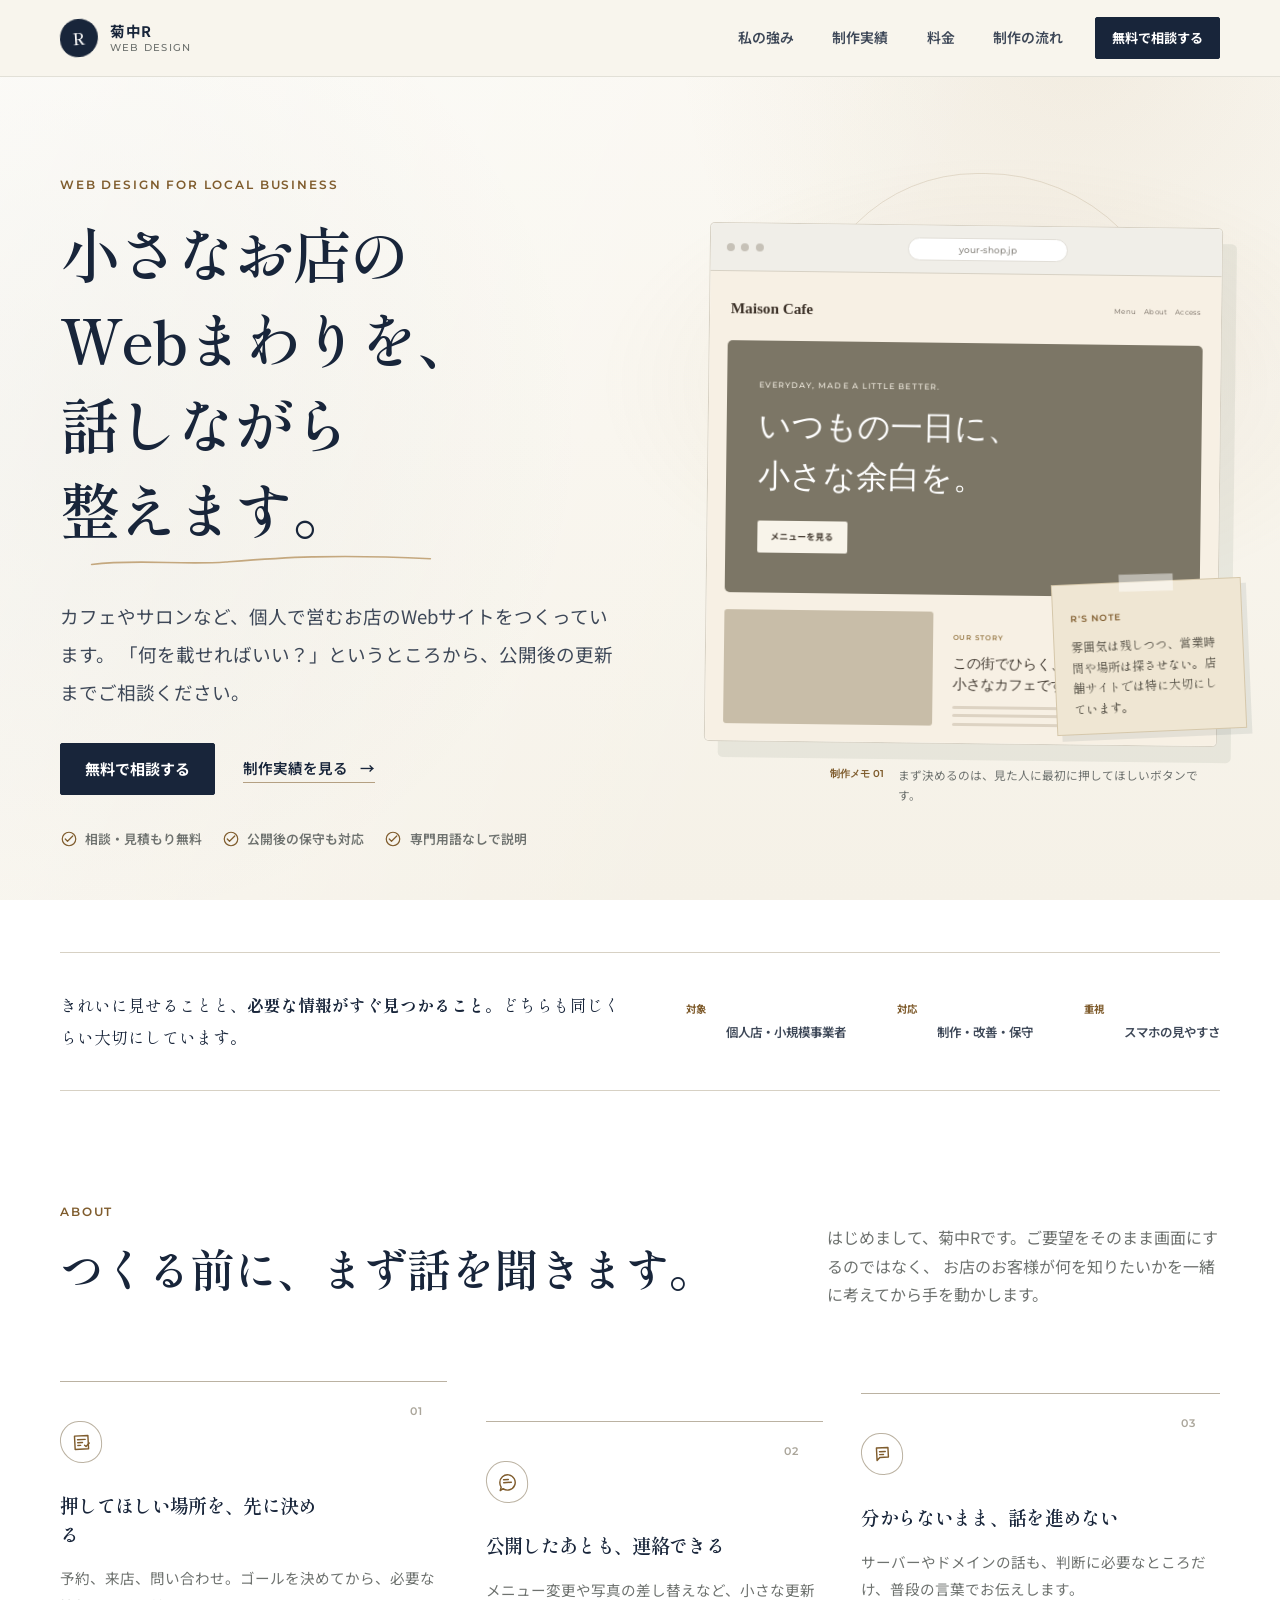
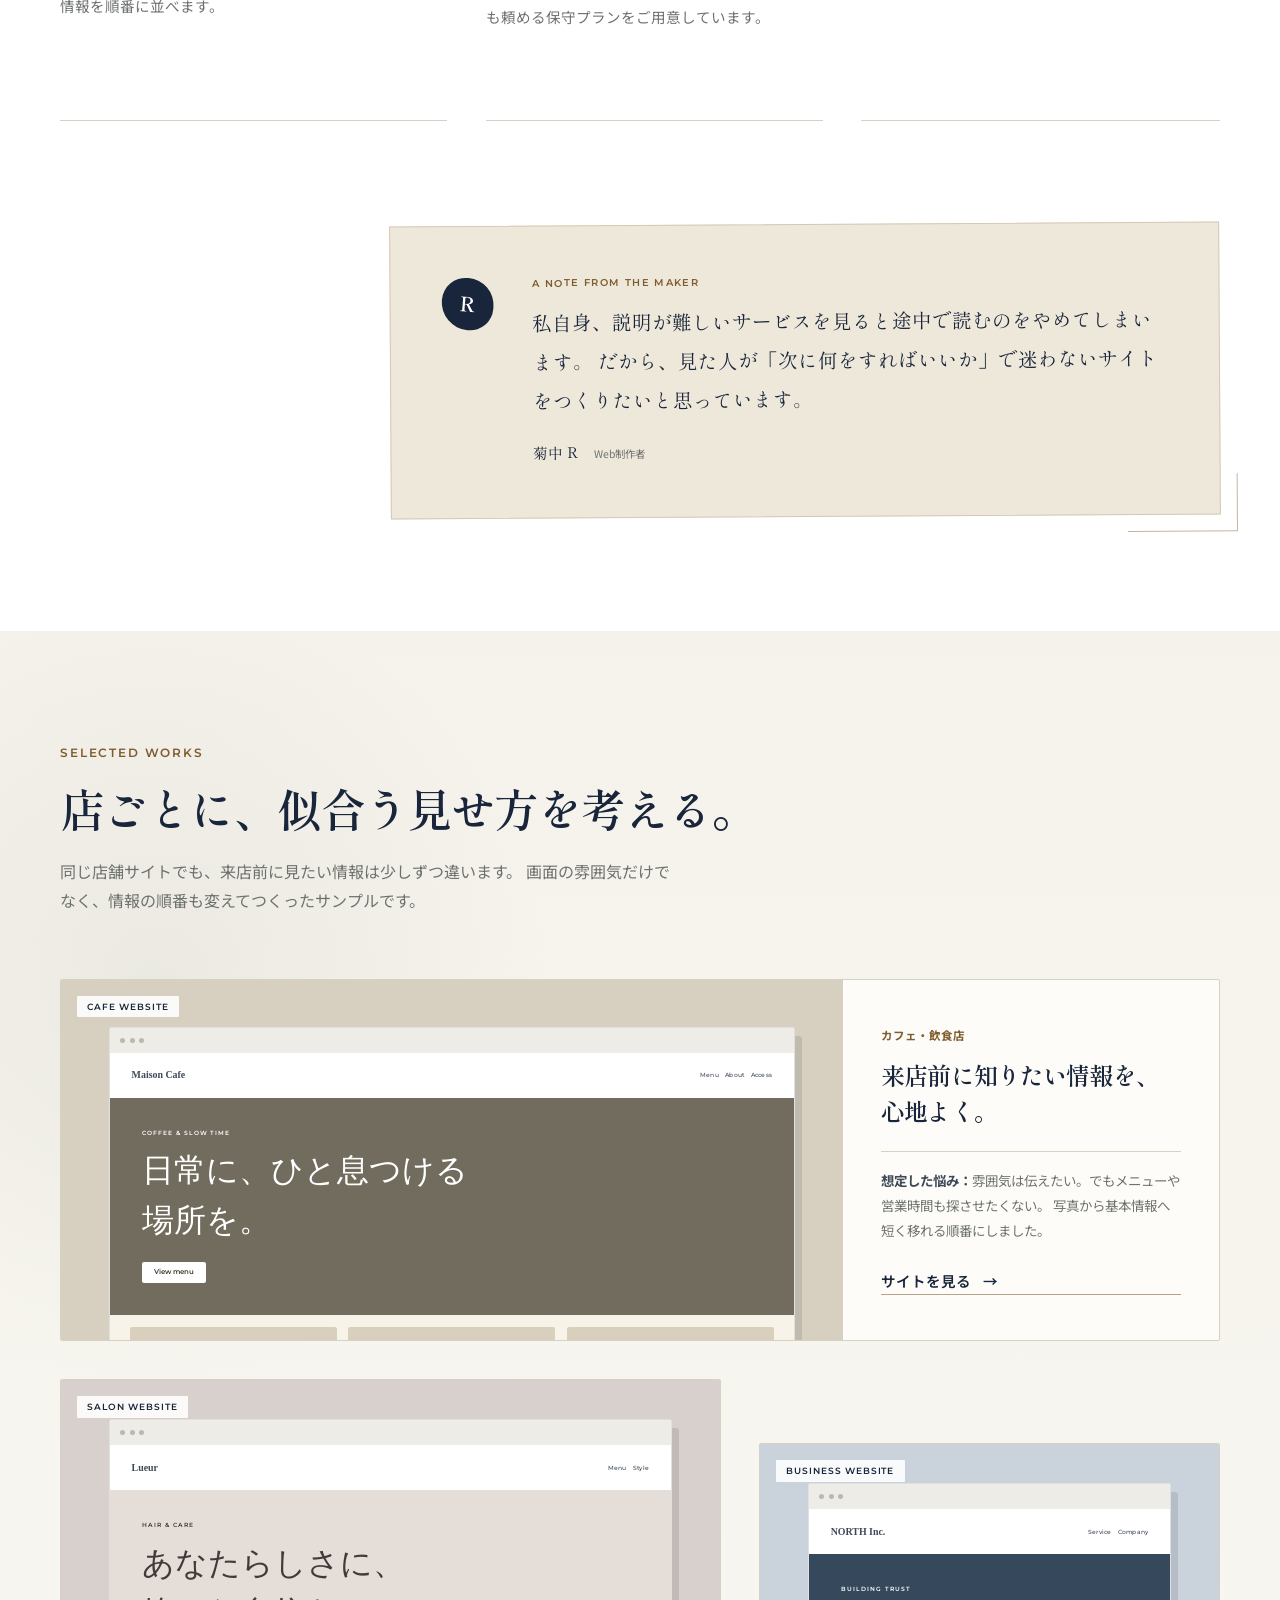
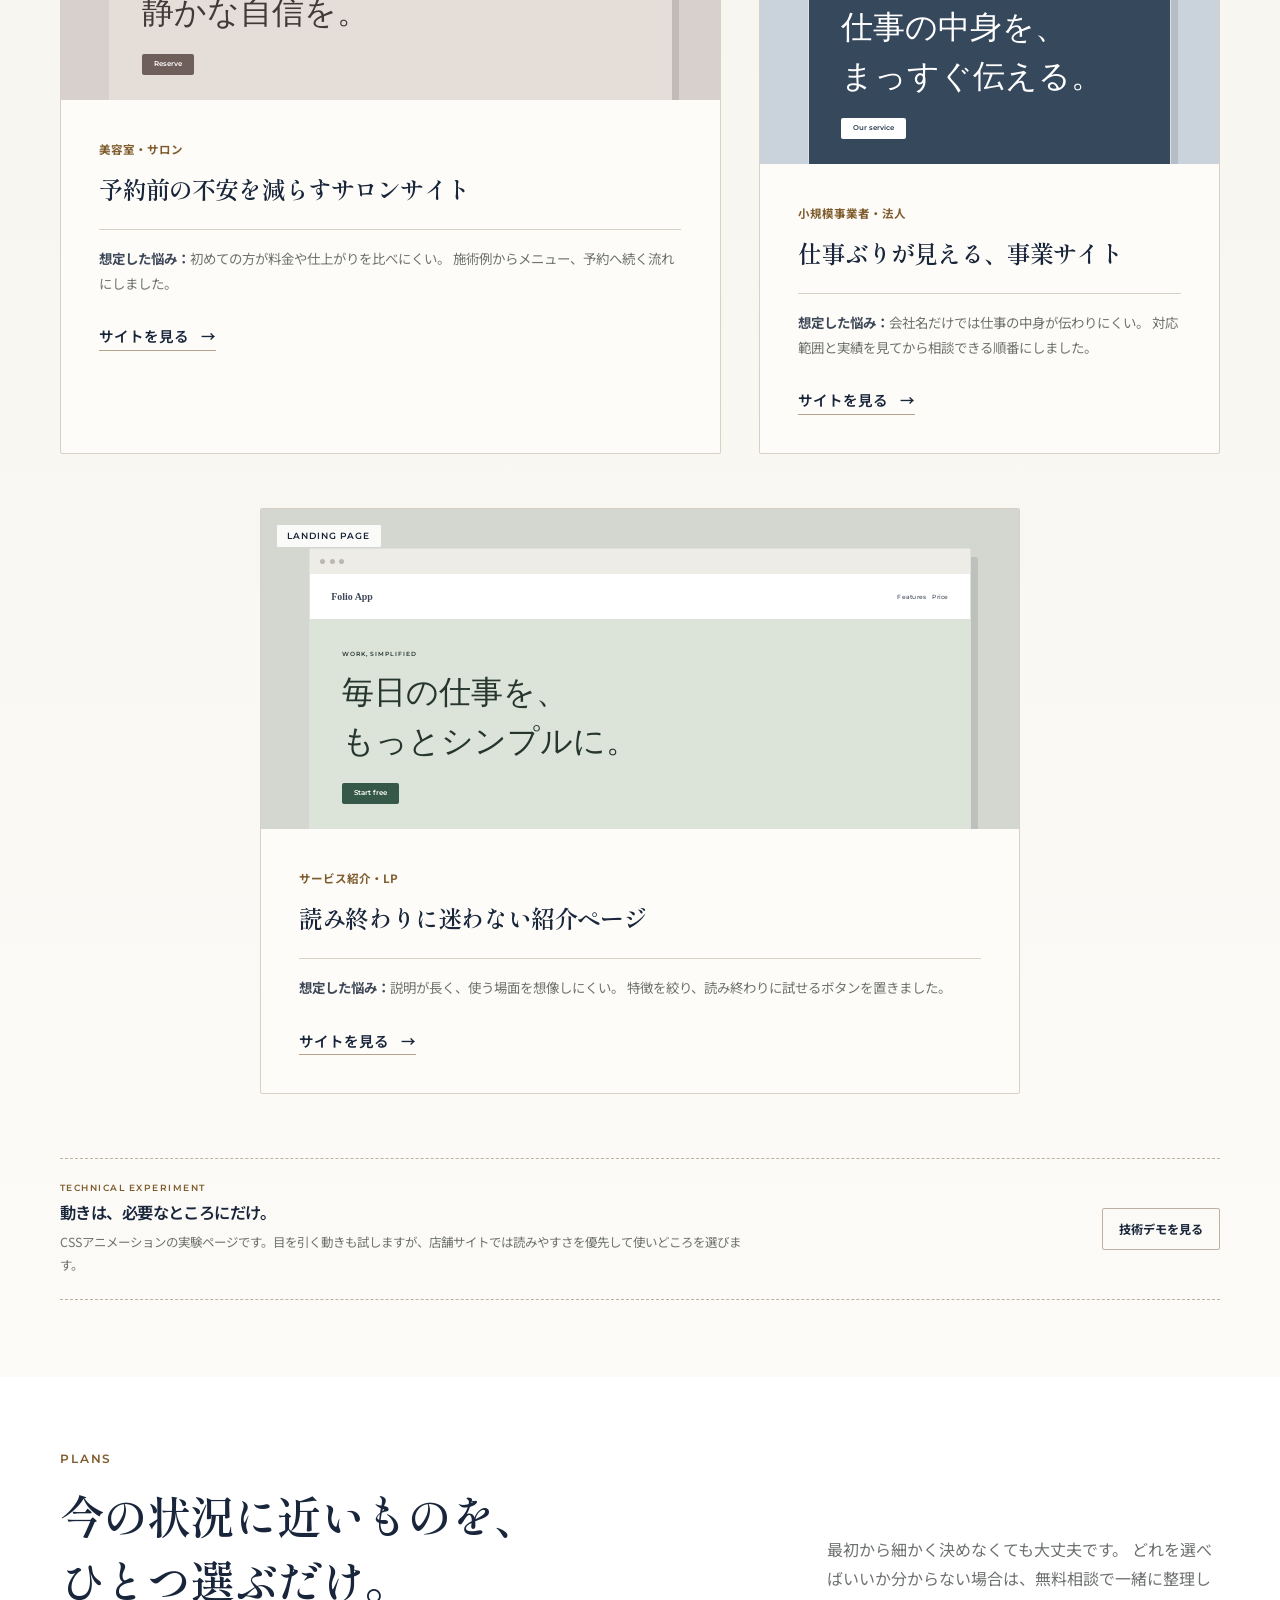
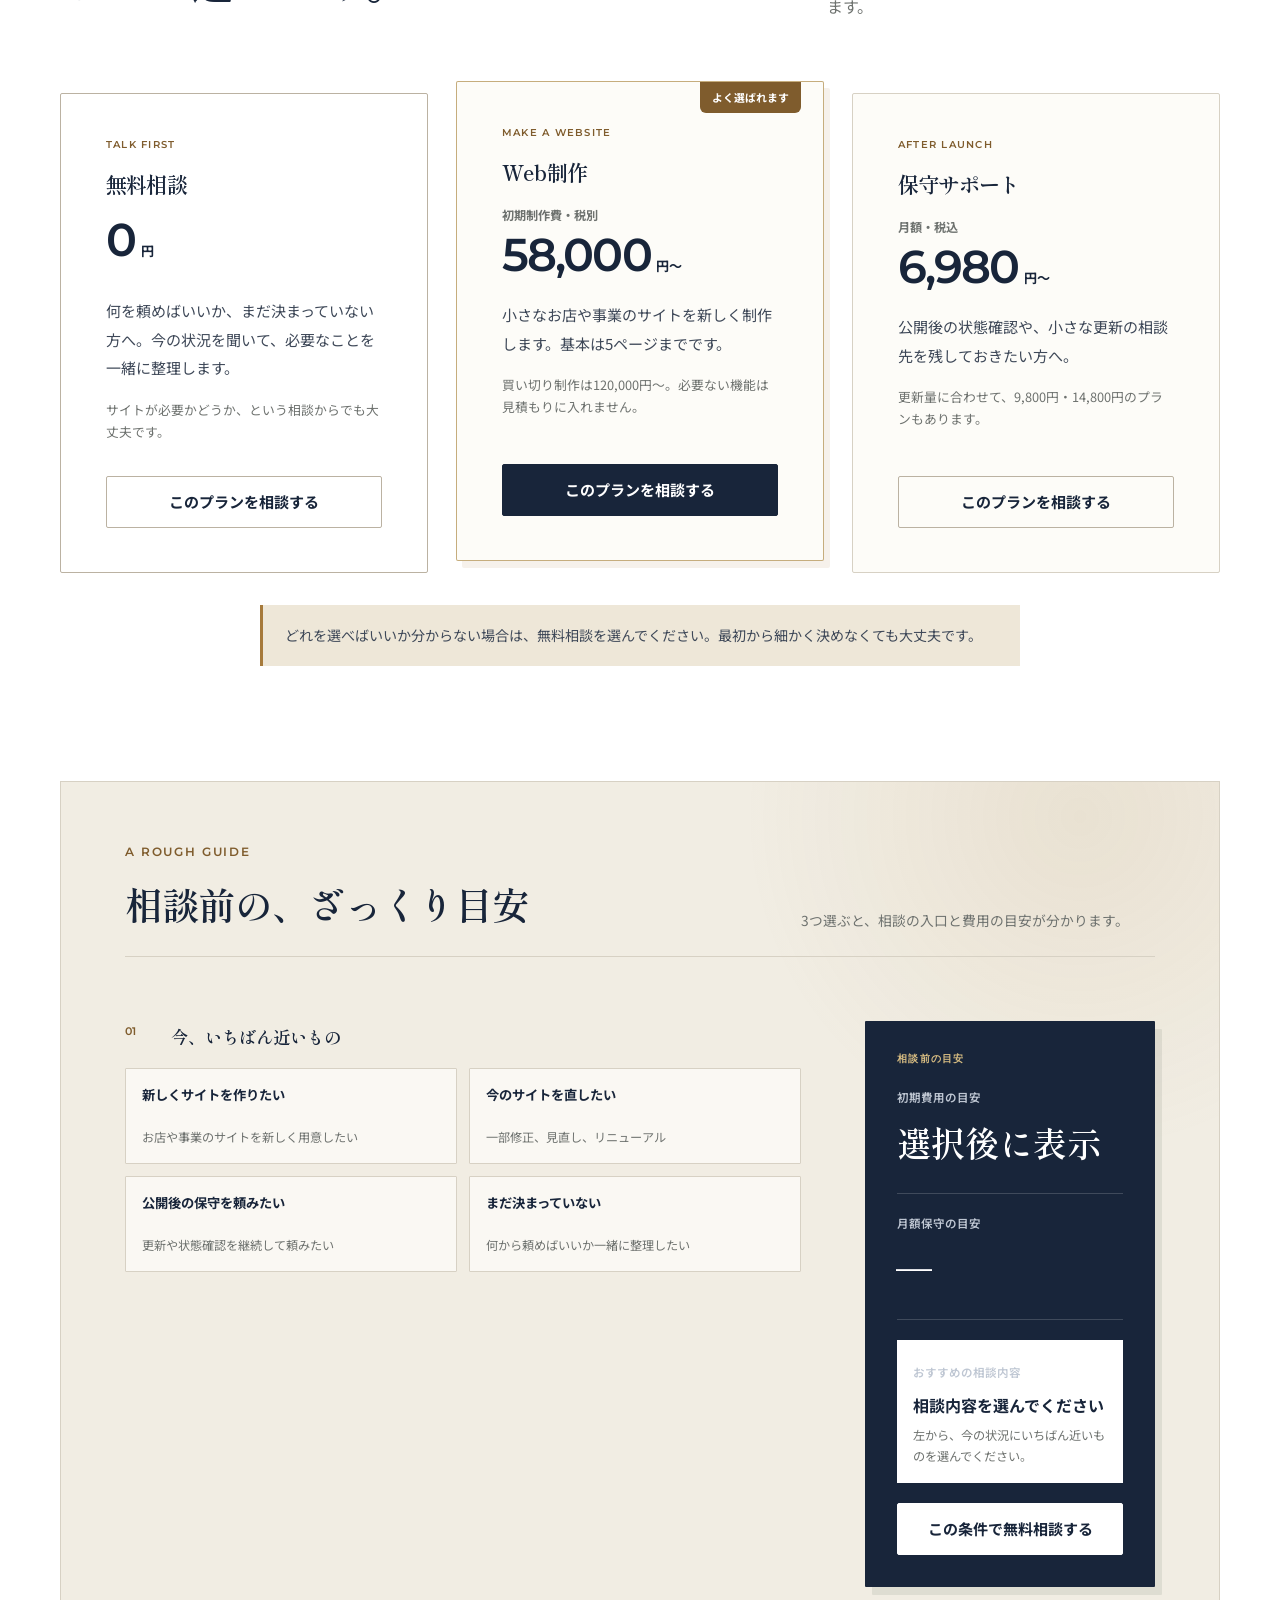
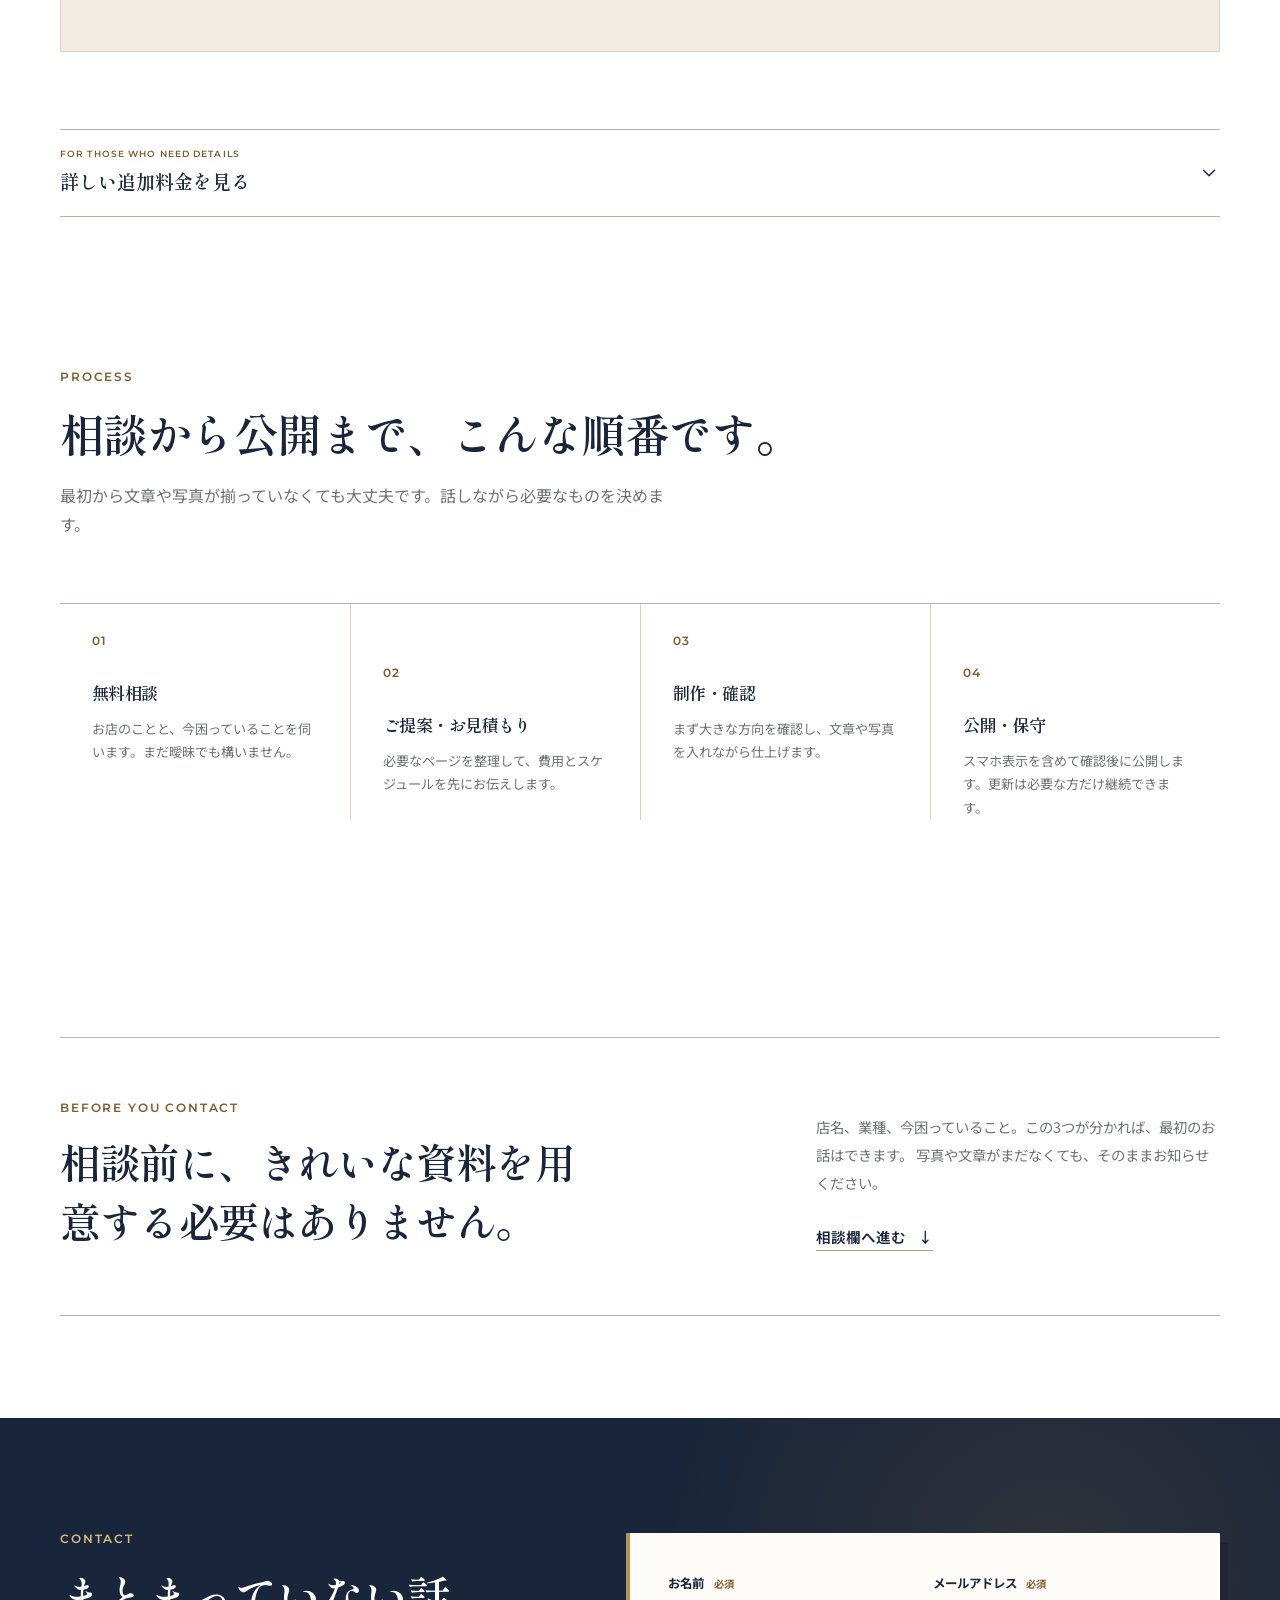
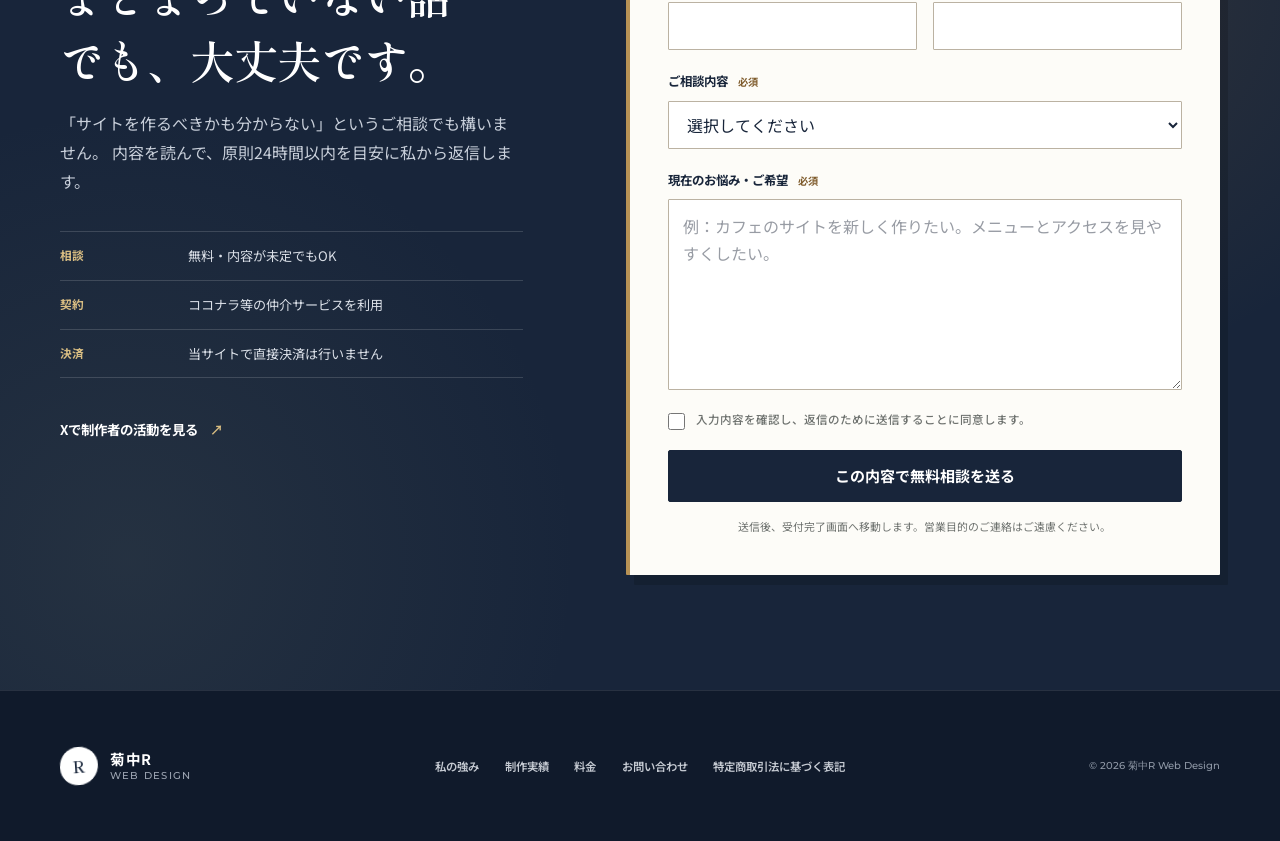
==== commit 1edf81a6: "正規化" ====
--- a/index.html
+++ b/index.html
@@ -252,16 +252,10 @@
               <div class="work-card__body">
                 <p class="work-card__category">カフェ・飲食店</p>
                 <h3>来店前に知りたい情報を、心地よく。</h3>
-                <dl class="work-card__details">
-                  <div>
-                    <dt>考えたこと</dt>
-                    <dd>写真を楽しみながら、メニューと営業時間へすぐ移れること</dd>
-                  </div>
-                  <div>
-                    <dt>見せ場</dt>
-                    <dd>落ち着いた店内の空気と、来店前に必要な基本情報</dd>
-                  </div>
-                </dl>
+                <p class="work-card__memo">
+                  <strong>想定した悩み：</strong>雰囲気は伝えたい。でもメニューや営業時間も探させたくない。
+                  写真から基本情報へ短く移れる順番にしました。
+                </p>
                 <a class="text-link" href="./cafe-template.html">サイトを見る <span aria-hidden="true">→</span></a>
               </div>
             </article>
@@ -284,16 +278,10 @@
               <div class="work-card__body">
                 <p class="work-card__category">美容室・サロン</p>
                 <h3>予約前の不安を減らすサロンサイト</h3>
-                <dl class="work-card__details">
-                  <div>
-                    <dt>考えたこと</dt>
-                    <dd>初めての方が料金と仕上がりを比べやすいこと</dd>
-                  </div>
-                  <div>
-                    <dt>見せ場</dt>
-                    <dd>施術例からメニュー、予約までをスマホで短くつなぐ</dd>
-                  </div>
-                </dl>
+                <p class="work-card__memo">
+                  <strong>想定した悩み：</strong>初めての方が料金や仕上がりを比べにくい。
+                  施術例からメニュー、予約へ続く流れにしました。
+                </p>
                 <a class="text-link" href="./salon-template.html">サイトを見る <span aria-hidden="true">→</span></a>
               </div>
             </article>
@@ -316,16 +304,10 @@
               <div class="work-card__body">
                 <p class="work-card__category">小規模事業者・法人</p>
                 <h3>仕事ぶりが見える、事業サイト</h3>
-                <dl class="work-card__details">
-                  <div>
-                    <dt>考えたこと</dt>
-                    <dd>初めて会社名を知った方にも、仕事内容が一読で分かること</dd>
-                  </div>
-                  <div>
-                    <dt>見せ場</dt>
-                    <dd>実績と対応範囲を確認してから、問い合わせへ進める流れ</dd>
-                  </div>
-                </dl>
+                <p class="work-card__memo">
+                  <strong>想定した悩み：</strong>会社名だけでは仕事の中身が伝わりにくい。
+                  対応範囲と実績を見てから相談できる順番にしました。
+                </p>
                 <a class="text-link" href="./corporate-template.html">サイトを見る <span aria-hidden="true">→</span></a>
               </div>
             </article>
@@ -348,16 +330,10 @@
               <div class="work-card__body">
                 <p class="work-card__category">サービス紹介・LP</p>
                 <h3>読み終わりに迷わない紹介ページ</h3>
-                <dl class="work-card__details">
-                  <div>
-                    <dt>考えたこと</dt>
-                    <dd>長く説明しすぎず、使う場面が頭に浮かぶこと</dd>
-                  </div>
-                  <div>
-                    <dt>見せ場</dt>
-                    <dd>特徴を読んだあと、そのまま試せるボタンの置き方</dd>
-                  </div>
-                </dl>
+                <p class="work-card__memo">
+                  <strong>想定した悩み：</strong>説明が長く、使う場面を想像しにくい。
+                  特徴を絞り、読み終わりに試せるボタンを置きました。
+                </p>
                 <a class="text-link" href="./lp-template.html">サイトを見る <span aria-hidden="true">→</span></a>
               </div>
             </article>
@@ -382,237 +358,169 @@
             <div>
               <p class="eyebrow">Plans</p>
               <h2 id="price-title">
-                <span class="heading-line">分からない費用を、</span>
-                <span class="heading-line">できるだけ残さない。</span>
+                <span class="heading-line">今の状況に近いものを、</span>
+                <span class="heading-line">ひとつ選ぶだけ。</span>
               </h2>
             </div>
             <p>
-              初期制作費と追加オプションは税別、月額保守は税込です。
-              まず基本プランを比べ、必要な機能だけを自動見積もりに足して確認できます。
+              最初から細かく決めなくても大丈夫です。
+              どれを選べばいいか分からない場合は、無料相談で一緒に整理します。
             </p>
           </div>
 
-          <nav class="pricing-nav" aria-label="料金セクション内ナビゲーション">
-            <a href="#recommended-plans">おすすめプラン</a>
-            <a href="#price-details">詳細料金</a>
-            <a href="#estimate">自動見積もり</a>
-          </nav>
-
-          <section class="pricing-block" id="recommended-plans" aria-labelledby="recommended-title">
-            <div class="pricing-block__heading">
+          <div class="price-grid price-grid--simple">
+            <article class="price-card price-card--consult">
+              <p class="price-card__tag">Talk first</p>
+              <h3>無料相談</h3>
+              <p class="price-card__price"><strong>0</strong><span>円</span></p>
+              <p class="price-card__description">
+                何を頼めばいいか、まだ決まっていない方へ。今の状況を聞いて、必要なことを一緒に整理します。
+              </p>
+              <p class="price-card__plain-note">サイトが必要かどうか、という相談からでも大丈夫です。</p>
+              <a class="button button--outline button--full" href="#contact" data-inquiry="無料相談・簡易チェック">このプランを相談する</a>
+            </article>
+
+            <article class="price-card price-card--featured">
+              <p class="price-card__badge">よく選ばれます</p>
+              <p class="price-card__tag">Make a website</p>
+              <h3>Web制作</h3>
+              <p class="price-card__price">
+                <small>初期制作費・税別</small>
+                <strong>58,000</strong><span>円〜</span>
+              </p>
+              <p class="price-card__description">
+                小さなお店や事業のサイトを新しく制作します。基本は5ページまでです。
+              </p>
+              <p class="price-card__plain-note">買い切り制作は120,000円〜。必要ない機能は見積もりに入れません。</p>
+              <a class="button button--full" href="#contact" data-inquiry="Web制作のご相談">このプランを相談する</a>
+            </article>
+
+            <article class="price-card">
+              <p class="price-card__tag">After launch</p>
+              <h3>保守サポート</h3>
+              <p class="price-card__price">
+                <small>月額・税込</small>
+                <strong>6,980</strong><span>円〜</span>
+              </p>
+              <p class="price-card__description">
+                公開後の状態確認や、小さな更新の相談先を残しておきたい方へ。
+              </p>
+              <p class="price-card__plain-note">更新量に合わせて、9,800円・14,800円のプランもあります。</p>
+              <a class="button button--outline button--full" href="#contact" data-inquiry="保守サポートのご相談">このプランを相談する</a>
+            </article>
+          </div>
+
+          <p class="price-help">
+            どれを選べばいいか分からない場合は、無料相談を選んでください。最初から細かく決めなくても大丈夫です。
+          </p>
+
+          <section class="quick-estimate" id="estimate" aria-labelledby="estimate-title">
+            <div class="quick-estimate__heading">
               <div>
-                <p class="pricing-block__eyebrow">Recommended plans</p>
-                <h3 id="recommended-title">おすすめプラン</h3>
-              </div>
-              <p>公開後を自分で管理するか、更新も任せるかでお選びください。</p>
-            </div>
-
-            <div class="price-grid">
-              <article class="price-card price-card--featured">
-                <p class="price-card__badge">おすすめ</p>
-                <p class="price-card__tag">Maintenance set</p>
-                <h3>保守セットプラン</h3>
-                <p class="price-card__price">
-                  <small>初期制作費・税別</small>
-                  <strong>58,000</strong><span>円</span>
-                </p>
-                <p class="price-card__monthly">月額保守 6,980円（税込）〜</p>
-                <p class="price-card__description">
-                  公開したあとも、更新や表示の相談先を残しておきたい方向けです。
-                </p>
-                <ul class="check-list">
-                  <li>スマホ対応・基本5ページまで</li>
-                  <li>問い合わせ導線の設計</li>
-                  <li>公開後のライト保守付き</li>
-                </ul>
-                <a class="button button--full" href="#contact" data-inquiry="Web制作のご相談">このプランを相談する</a>
-              </article>
-
-              <article class="price-card">
-                <p class="price-card__tag">One-time purchase</p>
-                <h3>買い切り制作プラン</h3>
-                <p class="price-card__price">
-                  <small>初期制作費・税別</small>
-                  <strong>120,000</strong><span>円</span>
-                </p>
-                <p class="price-card__monthly">月額 0円</p>
-                <p class="price-card__description">
-                  納品後の更新を自分で行い、月額費用をかけずに持ちたい方向けです。
-                </p>
-                <ul class="check-list">
-                  <li>スマホ対応・基本5ページまで</li>
-                  <li>お客様環境への納品</li>
-                  <li>必要な時だけ個別に相談</li>
-                </ul>
-                <a class="button button--outline button--full" href="#contact" data-inquiry="Web制作のご相談">このプランを相談する</a>
-              </article>
-
-              <article class="price-card">
-                <p class="price-card__tag">Improve existing site</p>
-                <h3>改善診断・部分修正</h3>
-                <p class="price-card__price">
-                  <small>改善診断・税別</small>
-                  <strong>5,000</strong><span>円〜</span>
-                </p>
-                <p class="price-card__monthly">部分修正 10,000円（税別）〜</p>
-                <p class="price-card__description">
-                  全部作り直す前に、今のサイトの困っているところだけ確認します。
-                </p>
-                <ul class="check-list">
-                  <li>導線・スマホ表示の確認</li>
-                  <li>改善の優先順位を整理</li>
-                  <li>修正作業は内容別にお見積もり</li>
-                </ul>
-                <a class="button button--outline button--full" href="#contact" data-inquiry="既存サイトの改善">このプランを相談する</a>
-              </article>
-            </div>
-          </section>
-
-          <section class="pricing-block" id="price-details" aria-labelledby="price-details-title">
-            <div class="pricing-block__heading">
-              <div>
-                <p class="pricing-block__eyebrow">Detailed pricing</p>
-                <h3 id="price-details-title">詳細料金</h3>
-              </div>
-              <p>下記の項目は、すべて自動見積もりでも選択できます。</p>
-            </div>
-            <div class="rate-grid" data-price-details></div>
-            <p class="pricing-tax-note">
-              ※ 初期制作費・追加ページ・素材準備・機能追加・既存サイト対応は税別です。月額保守のみ税込です。
-            </p>
-          </section>
-
-          <section class="pricing-block pricing-block--estimate" id="estimate" aria-labelledby="estimate-title">
-            <div class="pricing-block__heading">
-              <div>
-                <p class="pricing-block__eyebrow">Quick estimate</p>
-                <h3 id="estimate-title">自動見積もり</h3>
-              </div>
-              <p>選択内容に合わせて、初期費用と月額保守をリアルタイムで計算します。</p>
+                <p class="eyebrow">A rough guide</p>
+                <h3 id="estimate-title">相談前の、ざっくり目安</h3>
+              </div>
+              <p>3つ選ぶと、相談の入口と費用の目安が分かります。</p>
             </div>
 
             <div class="estimate-tool" data-estimate-tool>
               <div class="estimate-builder">
-                <section class="estimate-step" aria-labelledby="estimate-plan-title">
+                <section class="estimate-step" aria-labelledby="estimate-purpose-title">
                   <div class="estimate-step__heading">
                     <span>01</span>
                     <div>
-                      <h4 id="estimate-plan-title">基本プラン</h4>
-                      <p>制作後の管理方法に合わせて選択してください。</p>
+                      <h4 id="estimate-purpose-title">今、いちばん近いもの</h4>
                     </div>
                   </div>
-                  <div class="estimate-options estimate-options--two" data-estimate-options="plans"></div>
+                  <div class="estimate-options estimate-options--purpose" data-estimate-options="purposes"></div>
                 </section>
 
-                <section class="estimate-step" aria-labelledby="estimate-pages-title">
-                  <div class="estimate-step__heading">
-                    <span>02</span>
-                    <div>
-                      <h4 id="estimate-pages-title">追加ページ</h4>
-                      <p>基本の5ページを超えるページ数です。</p>
+                <div class="estimate-followups" data-estimate-followups>
+                  <section class="estimate-step" data-estimate-step="pages" aria-labelledby="estimate-pages-title">
+                    <div class="estimate-step__heading">
+                      <span>02</span>
+                      <div><h4 id="estimate-pages-title">ページ数の目安</h4></div>
                     </div>
-                  </div>
-                  <div class="estimate-options estimate-options--pages" data-estimate-options="pages"></div>
-                </section>
-
-                <section class="estimate-step" aria-labelledby="estimate-materials-title">
-                  <div class="estimate-step__heading">
-                    <span>03</span>
-                    <div>
-                      <h4 id="estimate-materials-title">素材準備</h4>
-                      <p>必要なサポートは複数選択できます。</p>
+                    <div class="estimate-options" data-estimate-options="pageRanges"></div>
+                  </section>
+
+                  <section class="estimate-step" data-estimate-step="features" aria-labelledby="estimate-features-title">
+                    <div class="estimate-step__heading">
+                      <span>03</span>
+                      <div><h4 id="estimate-features-title">必要そうな機能</h4></div>
                     </div>
-                  </div>
-                  <div class="estimate-options estimate-options--two" data-estimate-options="materials"></div>
-                </section>
-
-                <section class="estimate-step" aria-labelledby="estimate-features-title">
-                  <div class="estimate-step__heading">
-                    <span>04</span>
-                    <div>
-                      <h4 id="estimate-features-title">機能追加</h4>
-                      <p>サイトに追加したい機能を複数選択できます。</p>
+                    <div class="estimate-options" data-estimate-options="featureBundles"></div>
+                  </section>
+
+                  <section class="estimate-step" data-estimate-step="maintenance" aria-labelledby="estimate-maintenance-title">
+                    <div class="estimate-step__heading">
+                      <span>04</span>
+                      <div><h4 id="estimate-maintenance-title">公開後の保守</h4></div>
                     </div>
-                  </div>
-                  <div class="estimate-options estimate-options--two" data-estimate-options="features"></div>
-                </section>
-
-                <section class="estimate-step" aria-labelledby="estimate-existing-title">
-                  <div class="estimate-step__heading">
-                    <span>05</span>
-                    <div>
-                      <h4 id="estimate-existing-title">既存サイト対応</h4>
-                      <p>現在のサイトの状況に近いものを選択してください。</p>
-                    </div>
-                  </div>
-                  <div class="estimate-options estimate-options--two" data-estimate-options="siteTypes"></div>
-                </section>
-
-                <section class="estimate-step" aria-labelledby="estimate-maintenance-title">
-                  <div class="estimate-step__heading">
-                    <span>06</span>
-                    <div>
-                      <h4 id="estimate-maintenance-title">保守プラン</h4>
-                      <p>公開後に必要なサポート範囲を選択してください。</p>
-                    </div>
-                  </div>
-                  <div class="estimate-options estimate-options--two" data-estimate-options="maintenance"></div>
-                </section>
+                    <div class="estimate-options" data-estimate-options="maintenanceChoices"></div>
+                  </section>
+                </div>
               </div>
 
               <aside class="estimate-summary" aria-live="polite">
-                <div class="estimate-summary__header">
-                  <p>Estimate summary</p>
-                  <h4>概算見積もり</h4>
-                </div>
-
-                <dl class="estimate-breakdown">
-                  <div>
-                    <dt>初期制作費</dt>
-                    <dd data-result-base>58,000円</dd>
-                  </div>
-                  <div>
-                    <dt>追加ページ費</dt>
-                    <dd data-result-pages>0円</dd>
-                  </div>
-                  <div>
-                    <dt>素材準備費</dt>
-                    <dd data-result-materials>0円</dd>
-                  </div>
-                  <div>
-                    <dt>機能追加費</dt>
-                    <dd data-result-features>0円</dd>
-                  </div>
-                  <div>
-                    <dt>既存サイト対応費</dt>
-                    <dd data-result-site>0円</dd>
-                  </div>
+                <p class="estimate-summary__label">相談前の目安</p>
+                <div class="estimate-summary__item">
+                  <span>初期費用の目安</span>
+                  <strong data-result-initial>58,000円〜</strong>
+                </div>
+                <div class="estimate-summary__item">
+                  <span>月額保守の目安</span>
+                  <strong data-result-monthly>6,980円</strong>
+                </div>
+                <div class="estimate-summary__recommendation">
+                  <span>おすすめの相談内容</span>
+                  <strong data-result-recommendation>Web制作について相談</strong>
+                  <p data-result-message>ページ数や必要な機能は、相談しながら決められます。</p>
+                </div>
+                <a class="button button--full" href="#contact" data-estimate-consult>この条件で無料相談する</a>
+              </aside>
+            </div>
+          </section>
+
+          <details class="option-details" id="price-details">
+            <summary>
+              <span>
+                <small>For those who need details</small>
+                詳しい追加料金を見る
+              </span>
+              <svg viewBox="0 0 24 24" aria-hidden="true"><path d="m6 9 6 6 6-6" /></svg>
+            </summary>
+            <div class="option-details__intro">
+              <p>必要な人だけご確認ください。下記は目安で、内容を伺ってから正式にお見積もりします。</p>
+            </div>
+            <div class="option-groups">
+              <details open>
+                <summary>ページ・素材</summary>
+                <dl>
+                  <div><dt>6ページ目以降</dt><dd>+10,000円 / 1ページ</dd></div>
+                  <div><dt>写真選定・文章整理</dt><dd>+20,000円</dd></div>
+                  <div><dt>文章作成</dt><dd>+30,000円〜</dd></div>
                 </dl>
-
-                <div class="estimate-summary__total">
-                  <span>初期費用合計（税別）</span>
-                  <strong data-result-total>58,000円</strong>
-                </div>
-
-                <div class="estimate-summary__monthly">
-                  <span>月額保守費（税込）</span>
-                  <strong data-result-monthly>6,980円</strong>
-                </div>
-
-                <div class="estimate-summary__note">
-                  <strong>備考</strong>
-                  <ul data-result-notes></ul>
-                </div>
-
-                <a class="button button--full" href="#contact" data-estimate-consult>
-                  この条件で無料相談する
-                </a>
-                <p class="estimate-summary__disclaimer">
-                  正式な金額は、ページ構成とご希望を確認したうえでご案内します。
-                </p>
-              </aside>
-            </div>
-          </section>
+              </details>
+              <details>
+                <summary>フォーム・予約・販売</summary>
+                <dl>
+                  <div><dt>お問い合わせフォーム</dt><dd>+20,000円</dd></div>
+                  <div><dt>予約システム</dt><dd>+30,000円〜</dd></div>
+                  <div><dt>EC機能</dt><dd>+50,000円〜</dd></div>
+                </dl>
+              </details>
+              <details>
+                <summary>そのほか</summary>
+                <dl>
+                  <div><dt>Googleマップ・SNS埋め込み</dt><dd>各 +5,000円</dd></div>
+                  <div><dt>画像の簡易加工</dt><dd>+10,000円〜</dd></div>
+                  <div><dt>既存サイトの修正</dt><dd>内容により個別見積もり</dd></div>
+                </dl>
+              </details>
+            </div>
+            <p class="pricing-tax-note">※ 追加料金は税別です。月額保守は税込です。</p>
+          </details>
         </div>
       </section>
 
--- a/styles.css
+++ b/styles.css
@@ -1136,9 +1136,23 @@
   line-height: 1.7;
 }
 
+.work-card__memo {
+  margin-bottom: 1.6rem;
+  padding-top: 1rem;
+  color: var(--color-muted);
+  border-top: 1px solid var(--color-line);
+  font-size: 0.84rem;
+  line-height: 1.85;
+}
+
+.work-card__memo strong {
+  color: var(--color-text);
+  font-weight: 700;
+}
+
 .tech-demo {
   margin-top: clamp(2.5rem, 5vw, 4rem);
-  padding: clamp(1.5rem, 3vw, 2.25rem);
+  padding: 1.4rem 0;
   display: flex;
   align-items: center;
   justify-content: space-between;
@@ -1149,13 +1163,25 @@
 
 .tech-demo h3 {
   margin-bottom: 0.45rem;
+  font-size: 1.02rem;
 }
 
 .tech-demo p:last-child {
   max-width: 700px;
   margin-bottom: 0;
   color: var(--color-muted);
-  font-size: 0.88rem;
+  font-size: 0.78rem;
+}
+
+.tech-demo .eyebrow {
+  margin-bottom: 0.45rem;
+  font-size: 0.58rem;
+}
+
+.tech-demo .button {
+  min-height: 42px;
+  padding: 0.65rem 1rem;
+  font-size: 0.76rem;
 }
 
 .pricing-nav {
@@ -1248,9 +1274,14 @@
   gap: 1.25rem;
 }
 
+.price-grid--simple {
+  grid-template-columns: repeat(3, minmax(0, 1fr));
+  gap: clamp(1rem, 2.5vw, 1.75rem);
+}
+
 .price-card {
   position: relative;
-  padding: clamp(1.75rem, 3vw, 2.5rem);
+  padding: clamp(2rem, 3.5vw, 3rem);
   display: flex;
   flex-direction: column;
   background: var(--color-surface);
@@ -1263,6 +1294,11 @@
   border-color: rgba(169, 131, 61, 0.65);
   box-shadow: 6px 7px 0 rgba(166, 122, 59, 0.1);
   transform: translateY(-0.75rem);
+}
+
+.price-card--consult {
+  background: transparent;
+  border-color: var(--color-line-strong);
 }
 
 .price-card__badge {
@@ -1305,7 +1341,7 @@
 .price-card__price small {
   width: 100%;
   color: var(--color-muted);
-  font-size: 0.67rem;
+  font-size: 0.76rem;
   font-weight: 700;
 }
 
@@ -1320,11 +1356,11 @@
 }
 
 .price-card__description {
-  min-height: 82px;
-  margin-bottom: 1.4rem;
-  color: var(--color-muted);
-  font-size: 0.88rem;
-  line-height: 1.85;
+  min-height: 0;
+  margin-bottom: 1rem;
+  color: var(--color-text);
+  font-size: 0.94rem;
+  line-height: 1.9;
 }
 
 .price-card__monthly {
@@ -1365,6 +1401,171 @@
   margin-top: auto;
 }
 
+.price-card__plain-note {
+  margin: 0 0 2rem;
+  color: var(--color-muted);
+  font-size: 0.8rem;
+  line-height: 1.75;
+}
+
+.price-help {
+  max-width: 760px;
+  margin: 2rem auto 0;
+  padding: 1.1rem 1.35rem;
+  color: var(--color-text);
+  background: #eee7d8;
+  border-left: 3px solid var(--color-accent);
+  font-size: 0.88rem;
+  line-height: 1.8;
+}
+
+.quick-estimate {
+  margin-top: clamp(5rem, 9vw, 8rem);
+  padding: clamp(2rem, 5vw, 4rem);
+  background:
+    radial-gradient(circle at 88% 4%, rgba(166, 122, 59, 0.1), transparent 21rem),
+    #f1ede3;
+  border: 1px solid var(--color-line);
+}
+
+.quick-estimate__heading {
+  margin-bottom: clamp(2.5rem, 5vw, 4rem);
+  padding-bottom: 1.5rem;
+  display: grid;
+  grid-template-columns: minmax(0, 1fr) minmax(270px, 0.55fr);
+  align-items: end;
+  gap: 2rem;
+  border-bottom: 1px solid var(--color-line);
+}
+
+.quick-estimate__heading h3 {
+  margin: 0;
+  color: var(--color-ink);
+  font-family: var(--font-display);
+  font-size: clamp(1.75rem, 3vw, 2.35rem);
+}
+
+.quick-estimate__heading > p {
+  margin: 0;
+  color: var(--color-muted);
+  font-size: 0.86rem;
+}
+
+.option-details {
+  margin-top: clamp(3rem, 6vw, 5rem);
+  border-top: 1px solid var(--color-line-strong);
+  border-bottom: 1px solid var(--color-line-strong);
+}
+
+.option-details > summary {
+  min-height: 86px;
+  padding: 1rem 0;
+  display: flex;
+  align-items: center;
+  justify-content: space-between;
+  gap: 1rem;
+  color: var(--color-ink);
+  cursor: pointer;
+  font-family: var(--font-display);
+  font-size: 1.18rem;
+  font-weight: 600;
+  list-style: none;
+}
+
+.option-details > summary::-webkit-details-marker,
+.option-groups details > summary::-webkit-details-marker {
+  display: none;
+}
+
+.option-details > summary small {
+  margin-bottom: 0.3rem;
+  display: block;
+  color: var(--color-accent-dark);
+  font: 600 0.58rem/1.2 var(--font-en);
+  letter-spacing: 0.12em;
+  text-transform: uppercase;
+}
+
+.option-details > summary svg {
+  width: 22px;
+  fill: none;
+  stroke: currentColor;
+  stroke-linecap: round;
+  stroke-linejoin: round;
+  stroke-width: 1.6;
+  transition: transform 180ms ease;
+}
+
+.option-details[open] > summary svg {
+  transform: rotate(180deg);
+}
+
+.option-details__intro {
+  padding: 1.25rem 0;
+  border-top: 1px solid var(--color-line);
+}
+
+.option-details__intro p {
+  max-width: 680px;
+  margin: 0;
+  color: var(--color-muted);
+  font-size: 0.86rem;
+}
+
+.option-groups {
+  padding: 1rem 0 1.5rem;
+  display: grid;
+  grid-template-columns: repeat(3, minmax(0, 1fr));
+  gap: 1rem;
+}
+
+.option-groups details {
+  padding: 1.25rem;
+  background: rgba(253, 252, 248, 0.75);
+  border: 1px solid var(--color-line);
+}
+
+.option-groups details > summary {
+  display: flex;
+  align-items: center;
+  justify-content: space-between;
+  color: var(--color-ink);
+  cursor: pointer;
+  font-weight: 700;
+  list-style: none;
+}
+
+.option-groups details > summary::after {
+  color: var(--color-accent-dark);
+  content: "+";
+  font-size: 1rem;
+}
+
+.option-groups details[open] > summary::after {
+  content: "−";
+}
+
+.option-groups dl {
+  margin: 1rem 0 0;
+}
+
+.option-groups dl > div {
+  padding: 0.75rem 0;
+  display: grid;
+  gap: 0.2rem;
+  border-top: 1px solid var(--color-line);
+}
+
+.option-groups dt {
+  color: var(--color-text);
+  font-size: 0.78rem;
+}
+
+.option-groups dd {
+  color: var(--color-ink);
+  font-size: 0.82rem;
+  font-weight: 700;
+}
 .pricing-tax-note {
   margin: 1rem 0 0;
   color: var(--color-muted);
@@ -1846,6 +2047,19 @@
     grid-template-columns: repeat(2, minmax(0, 1fr));
   }
 
+  .price-grid--simple .price-card:last-child {
+    grid-column: 1 / -1;
+  }
+
+  .quick-estimate__heading {
+    grid-template-columns: 1fr;
+    gap: 0.75rem;
+  }
+
+  .option-groups {
+    grid-template-columns: repeat(2, minmax(0, 1fr));
+  }
+
   .price-card--featured {
     transform: none;
   }
@@ -2116,9 +2330,31 @@
     grid-template-columns: 1fr;
   }
 
+  .price-grid--simple .price-card:last-child {
+    grid-column: auto;
+  }
+
   .pricing-block--estimate {
     margin-right: -0.25rem;
     margin-left: -0.25rem;
+    padding: 1rem;
+  }
+
+  .quick-estimate {
+    margin-right: -0.25rem;
+    margin-left: -0.25rem;
+    padding: 1.35rem 1rem;
+  }
+
+  .option-details > summary {
+    min-height: 76px;
+  }
+
+  .option-groups {
+    grid-template-columns: 1fr;
+  }
+
+  .option-groups details {
     padding: 1rem;
   }
 
--- a/estimate-tool.css
+++ b/estimate-tool.css
@@ -1,7 +1,6 @@
 .estimate-tool {
-  padding-top: clamp(2rem, 5vw, 3.5rem);
-  display: grid;
-  grid-template-columns: minmax(0, 1fr) minmax(310px, 0.42fr);
+  display: grid;
+  grid-template-columns: minmax(0, 1fr) minmax(290px, 0.42fr);
   align-items: start;
   gap: clamp(2rem, 5vw, 4rem);
 }
@@ -9,65 +8,70 @@
 .estimate-builder {
   min-width: 0;
   display: grid;
-  gap: clamp(3rem, 5vw, 4.5rem);
+  gap: 2.25rem;
+}
+
+.estimate-followups {
+  display: grid;
+  gap: 2.25rem;
+}
+
+.estimate-followups[hidden],
+.estimate-step[hidden] {
+  display: none;
 }
 
 .estimate-step {
   min-width: 0;
-  padding-bottom: 2rem;
-  border-bottom: 1px solid var(--color-line);
+}
+
+.estimate-step + .estimate-step {
+  padding-top: 2rem;
+  border-top: 1px solid var(--color-line);
 }
 
 .estimate-step__heading {
-  margin-bottom: 1.25rem;
-  display: grid;
-  grid-template-columns: 2.25rem minmax(0, 1fr);
-  gap: 0.8rem;
+  margin-bottom: 1rem;
+  display: grid;
+  grid-template-columns: 2.2rem minmax(0, 1fr);
+  gap: 0.65rem;
 }
 
 .estimate-step__heading > span {
   padding-top: 0.35rem;
   color: var(--color-accent-dark);
-  font: 600 0.7rem/1 var(--font-en);
-  letter-spacing: 0.1em;
+  font: 600 0.66rem/1 var(--font-en);
 }
 
 .estimate-step__heading h4 {
-  margin: 0 0 0.25rem;
-  color: var(--color-ink);
+  margin: 0;
+  color: var(--color-ink);
+  font-family: var(--font-display);
   font-size: 1.08rem;
-}
-
-.estimate-step__heading p {
-  margin: 0;
-  color: var(--color-muted);
-  font-size: 0.75rem;
+  font-weight: 600;
 }
 
 .estimate-options {
   display: grid;
+  grid-template-columns: repeat(3, minmax(0, 1fr));
   gap: 0.75rem;
 }
 
-.estimate-options--two {
+.estimate-options--purpose {
   grid-template-columns: repeat(2, minmax(0, 1fr));
-}
-
-.estimate-options--pages {
-  grid-template-columns: repeat(6, minmax(0, 1fr));
 }
 
 .estimate-option {
   position: relative;
   min-width: 0;
-  min-height: 112px;
+  min-height: 96px;
   padding: 1rem;
   display: flex;
   align-items: flex-start;
   flex-direction: column;
-  gap: 0.3rem;
+  gap: 0.45rem;
   color: var(--color-text);
-  background: rgba(253, 252, 248, 0.84);
+  background: rgba(253, 252, 248, 0.8);
   border: 1px solid var(--color-line);
   border-radius: 1px;
   cursor: pointer;
@@ -75,196 +79,107 @@
   transition:
     border-color 160ms ease,
     background-color 160ms ease,
-    box-shadow 160ms ease,
     transform 160ms ease;
 }
 
 .estimate-option:hover {
   border-color: var(--color-line-strong);
-  box-shadow: 3px 3px 0 rgba(104, 114, 102, 0.09);
-  transform: translate(-1px, -1px);
+  transform: translateY(-1px);
 }
 
 .estimate-option.is-selected {
-  background: #f7f1e4;
+  background: #f6efe1;
   border-color: var(--color-accent-dark);
   box-shadow: inset 4px 0 0 var(--color-accent-dark);
 }
 
 .estimate-option.is-selected::after {
   position: absolute;
-  top: 0.75rem;
-  right: 0.75rem;
-  width: 19px;
-  height: 19px;
-  display: grid;
-  place-items: center;
-  color: #fff;
-  background: var(--color-accent-dark);
-  border-radius: 50%;
+  top: 0.7rem;
+  right: 0.7rem;
+  color: var(--color-accent-dark);
   content: "✓";
-  font-size: 0.68rem;
+  font-size: 0.78rem;
   font-weight: 700;
 }
 
 .estimate-option__label {
-  max-width: calc(100% - 1.3rem);
-  color: var(--color-ink);
-  font-size: 0.79rem;
+  max-width: calc(100% - 1rem);
+  color: var(--color-ink);
+  font-size: 0.83rem;
   font-weight: 700;
   line-height: 1.55;
-}
-
-.estimate-option__price {
-  color: var(--color-accent-dark);
-  font-size: 0.73rem;
-  font-weight: 700;
 }
 
 .estimate-option__note {
   margin-top: auto;
   color: var(--color-muted);
-  font-size: 0.65rem;
-  line-height: 1.55;
-}
-
-.estimate-options--pages .estimate-option {
-  min-height: 78px;
-  padding: 0.85rem 0.45rem;
-  align-items: center;
-  justify-content: center;
-  text-align: center;
-}
-
-.estimate-options--pages .estimate-option__label {
-  max-width: none;
-}
-
-.estimate-options--pages .estimate-option__note {
-  display: none;
-}
-
-.estimate-options--pages .estimate-option.is-selected::after {
-  top: 0.4rem;
-  right: 0.4rem;
-  width: 15px;
-  height: 15px;
-  font-size: 0.52rem;
+  font-size: 0.76rem;
+  line-height: 1.6;
 }
 
 .estimate-summary {
   position: sticky;
-  top: 150px;
-  padding: clamp(1.4rem, 2.5vw, 2rem);
+  top: 110px;
+  padding: clamp(1.5rem, 3vw, 2rem);
   color: #fff;
   background: var(--color-ink);
   border-radius: 1px;
   box-shadow: 7px 8px 0 rgba(104, 114, 102, 0.13);
 }
 
-.estimate-summary__header {
-  margin-bottom: 1.25rem;
-  padding-bottom: 1rem;
-  border-bottom: 1px solid rgba(255, 255, 255, 0.18);
-}
-
-.estimate-summary__header p {
-  margin-bottom: 0.4rem;
+.estimate-summary__label {
+  margin-bottom: 1.35rem;
   color: #d8bd82;
-  font: 600 0.6rem/1.2 var(--font-en);
+  font: 600 0.62rem/1.2 var(--font-en);
   letter-spacing: 0.13em;
   text-transform: uppercase;
 }
 
-.estimate-summary__header h4 {
-  margin: 0;
+.estimate-summary__item {
+  padding: 0 0 1.2rem;
+  display: grid;
+  gap: 0.25rem;
+  border-bottom: 1px solid rgba(255, 255, 255, 0.17);
+}
+
+.estimate-summary__item + .estimate-summary__item {
+  padding-top: 1.2rem;
+}
+
+.estimate-summary__item span,
+.estimate-summary__recommendation > span {
+  color: #bfc7d3;
+  font-size: 0.72rem;
+  font-weight: 600;
+}
+
+.estimate-summary__item strong {
   color: #fff;
   font-family: var(--font-display);
-  font-size: 1.35rem;
-}
-
-.estimate-breakdown {
-  margin-bottom: 1.25rem;
-}
-
-.estimate-breakdown > div {
-  padding: 0.55rem 0;
-  display: flex;
-  align-items: center;
-  justify-content: space-between;
-  gap: 1rem;
-}
-
-.estimate-breakdown dt {
-  color: #c8cfda;
-  font-size: 0.73rem;
-}
-
-.estimate-breakdown dd {
-  color: #fff;
-  font-size: 0.77rem;
-  font-weight: 700;
-  text-align: right;
-}
-
-.estimate-summary__total {
-  padding: 1.15rem 0;
-  display: grid;
-  gap: 0.25rem;
-  border-top: 1px solid rgba(255, 255, 255, 0.18);
-  border-bottom: 1px solid rgba(255, 255, 255, 0.18);
-}
-
-.estimate-summary__total span,
-.estimate-summary__monthly span {
-  color: #c8cfda;
-  font-size: 0.68rem;
+  font-size: clamp(1.65rem, 3vw, 2.15rem);
   font-weight: 600;
 }
 
-.estimate-summary__total strong {
-  color: #fff;
-  font: 600 clamp(1.8rem, 3vw, 2.3rem)/1.2 var(--font-en);
-}
-
-.estimate-summary__monthly {
-  padding: 1rem 0;
-  display: flex;
-  align-items: baseline;
-  justify-content: space-between;
-  gap: 1rem;
-}
-
-.estimate-summary__monthly strong {
-  color: #fff;
-  font-size: 1rem;
-}
-
-.estimate-summary__note {
-  margin-bottom: 1.25rem;
-  padding: 0.9rem 1rem;
+.estimate-summary__recommendation {
+  margin: 1.3rem 0;
+  padding: 1rem;
   color: var(--color-text);
   background: #fff;
-  border-radius: 1px;
-}
-
-.estimate-summary__note > strong {
+}
+
+.estimate-summary__recommendation strong {
+  margin: 0.35rem 0;
   display: block;
   color: var(--color-ink);
-  font-size: 0.69rem;
-}
-
-.estimate-summary__note ul {
-  margin: 0.45rem 0 0;
-  padding-left: 1.15rem;
-  display: grid;
-  gap: 0.25rem;
-}
-
-.estimate-summary__note li {
+  font-size: 1rem;
+}
+
+.estimate-summary__recommendation p {
+  margin: 0;
   color: var(--color-muted);
-  font-size: 0.65rem;
-  line-height: 1.55;
+  font-size: 0.76rem;
+  line-height: 1.7;
 }
 
 .estimate-summary .button {
@@ -279,13 +194,6 @@
   border-color: var(--color-accent-dark);
 }
 
-.estimate-summary__disclaimer {
-  margin: 0.75rem 0 0;
-  color: #aeb7c4;
-  font-size: 0.63rem;
-  line-height: 1.65;
-}
-
 @media (max-width: 980px) {
   .estimate-tool {
     grid-template-columns: 1fr;
@@ -297,20 +205,13 @@
 }
 
 @media (max-width: 720px) {
-  .estimate-options--two {
+  .estimate-options,
+  .estimate-options--purpose {
     grid-template-columns: 1fr;
   }
 
-  .estimate-options--pages {
-    grid-template-columns: repeat(3, minmax(0, 1fr));
-  }
-
   .estimate-option {
-    min-height: 96px;
-  }
-
-  .estimate-summary {
-    padding: 1.25rem;
+    min-height: 84px;
   }
 }
 
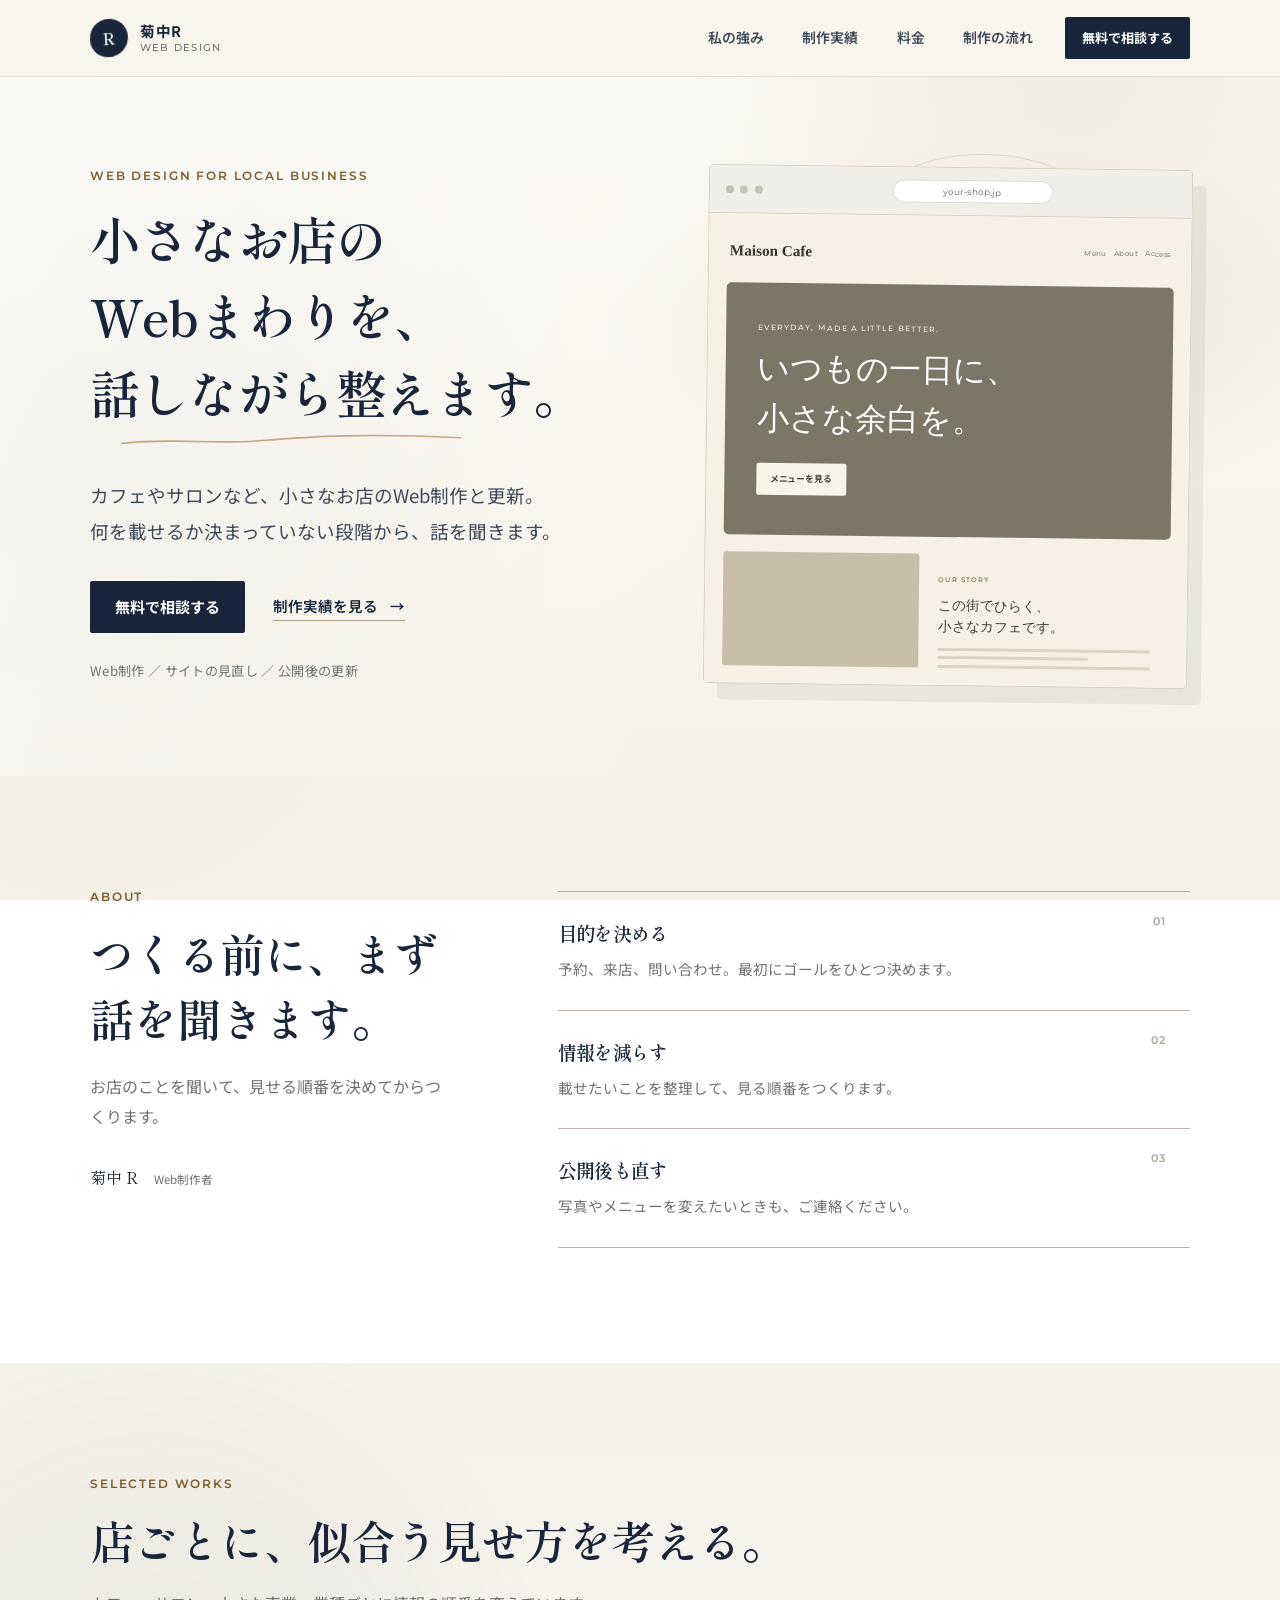
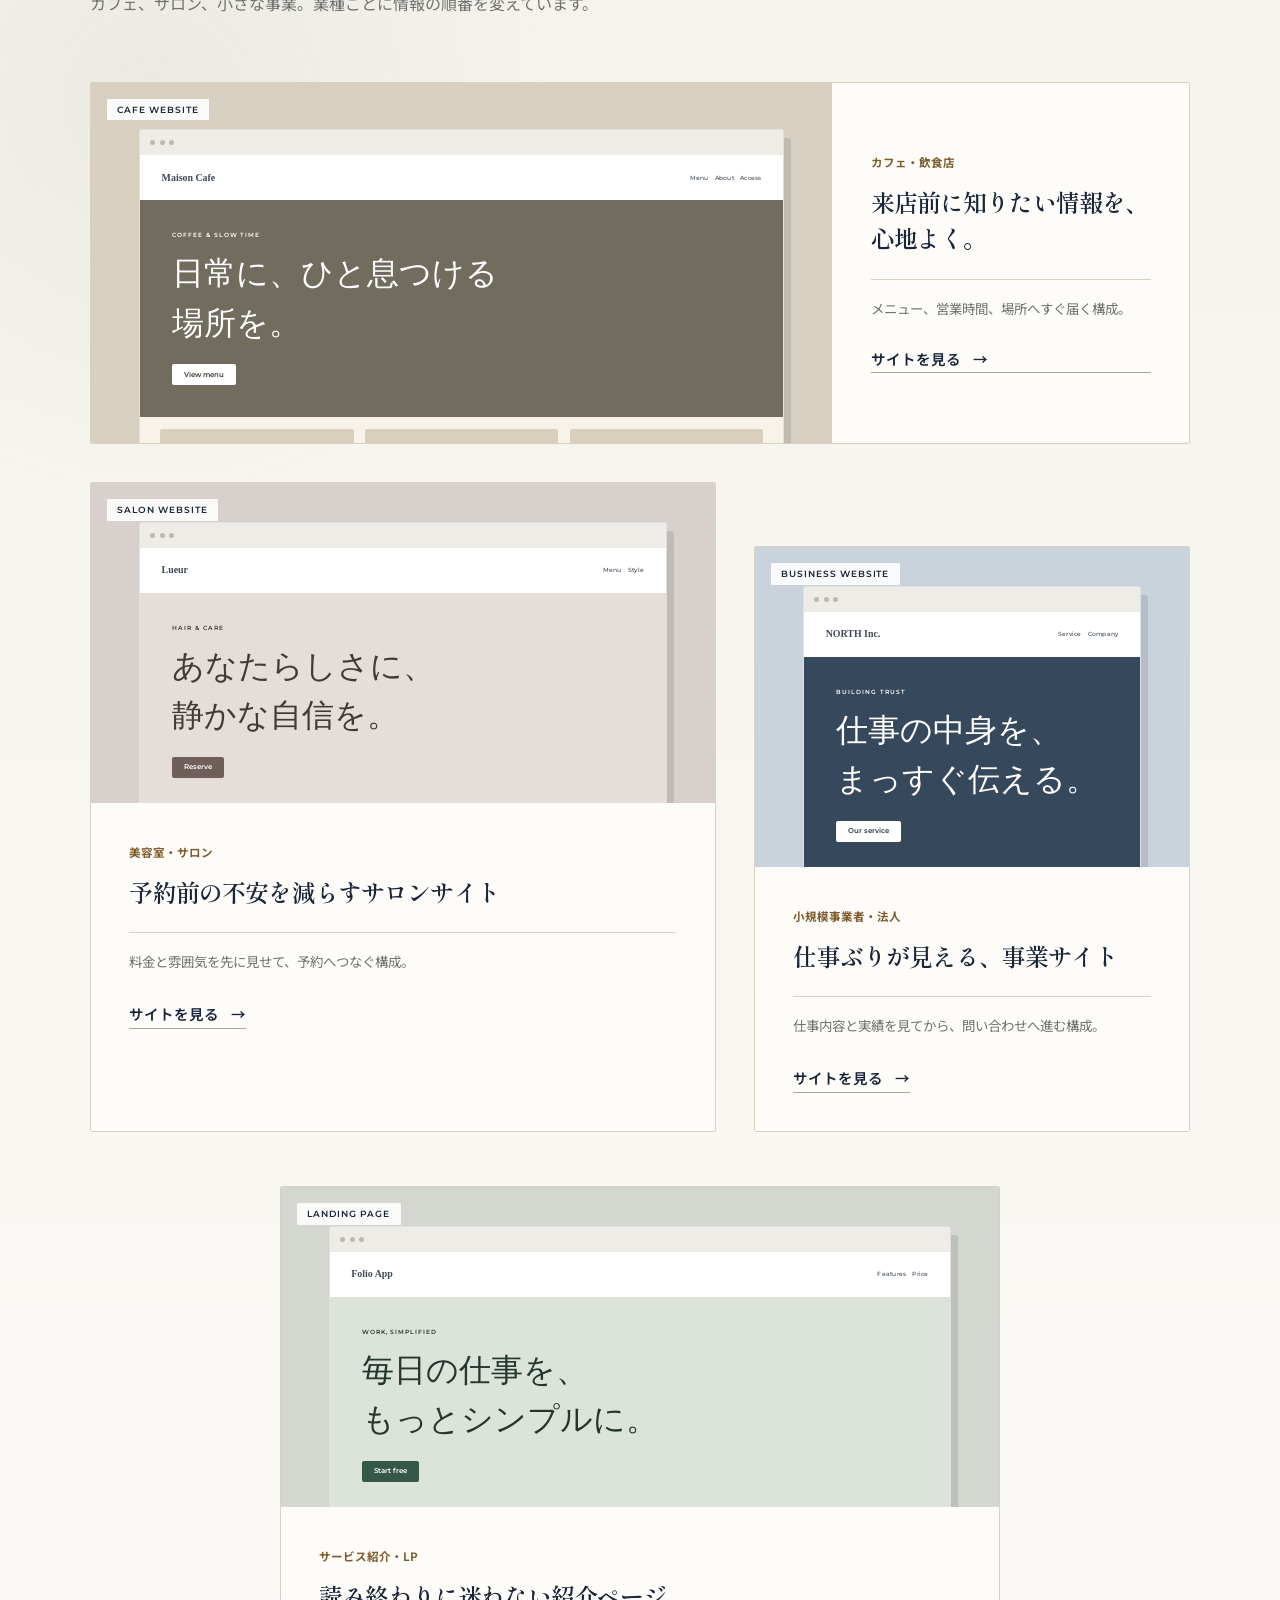
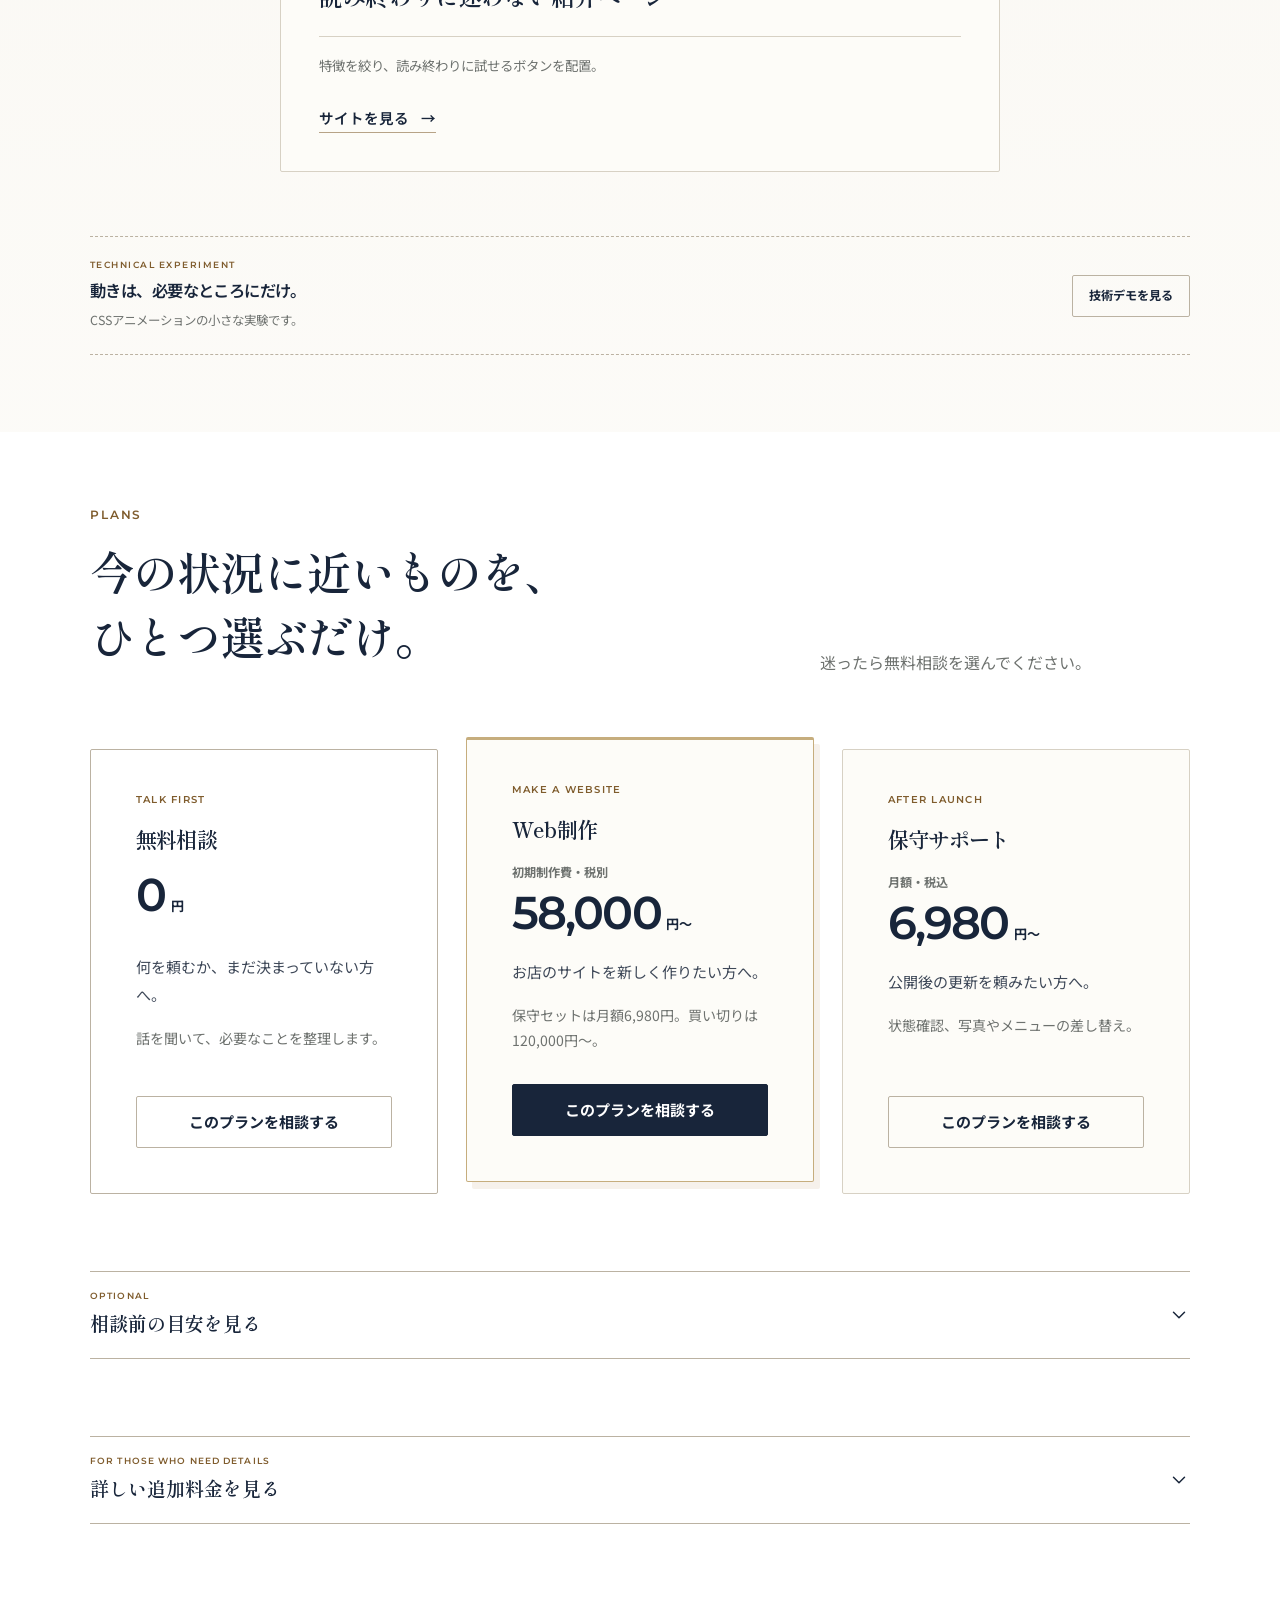
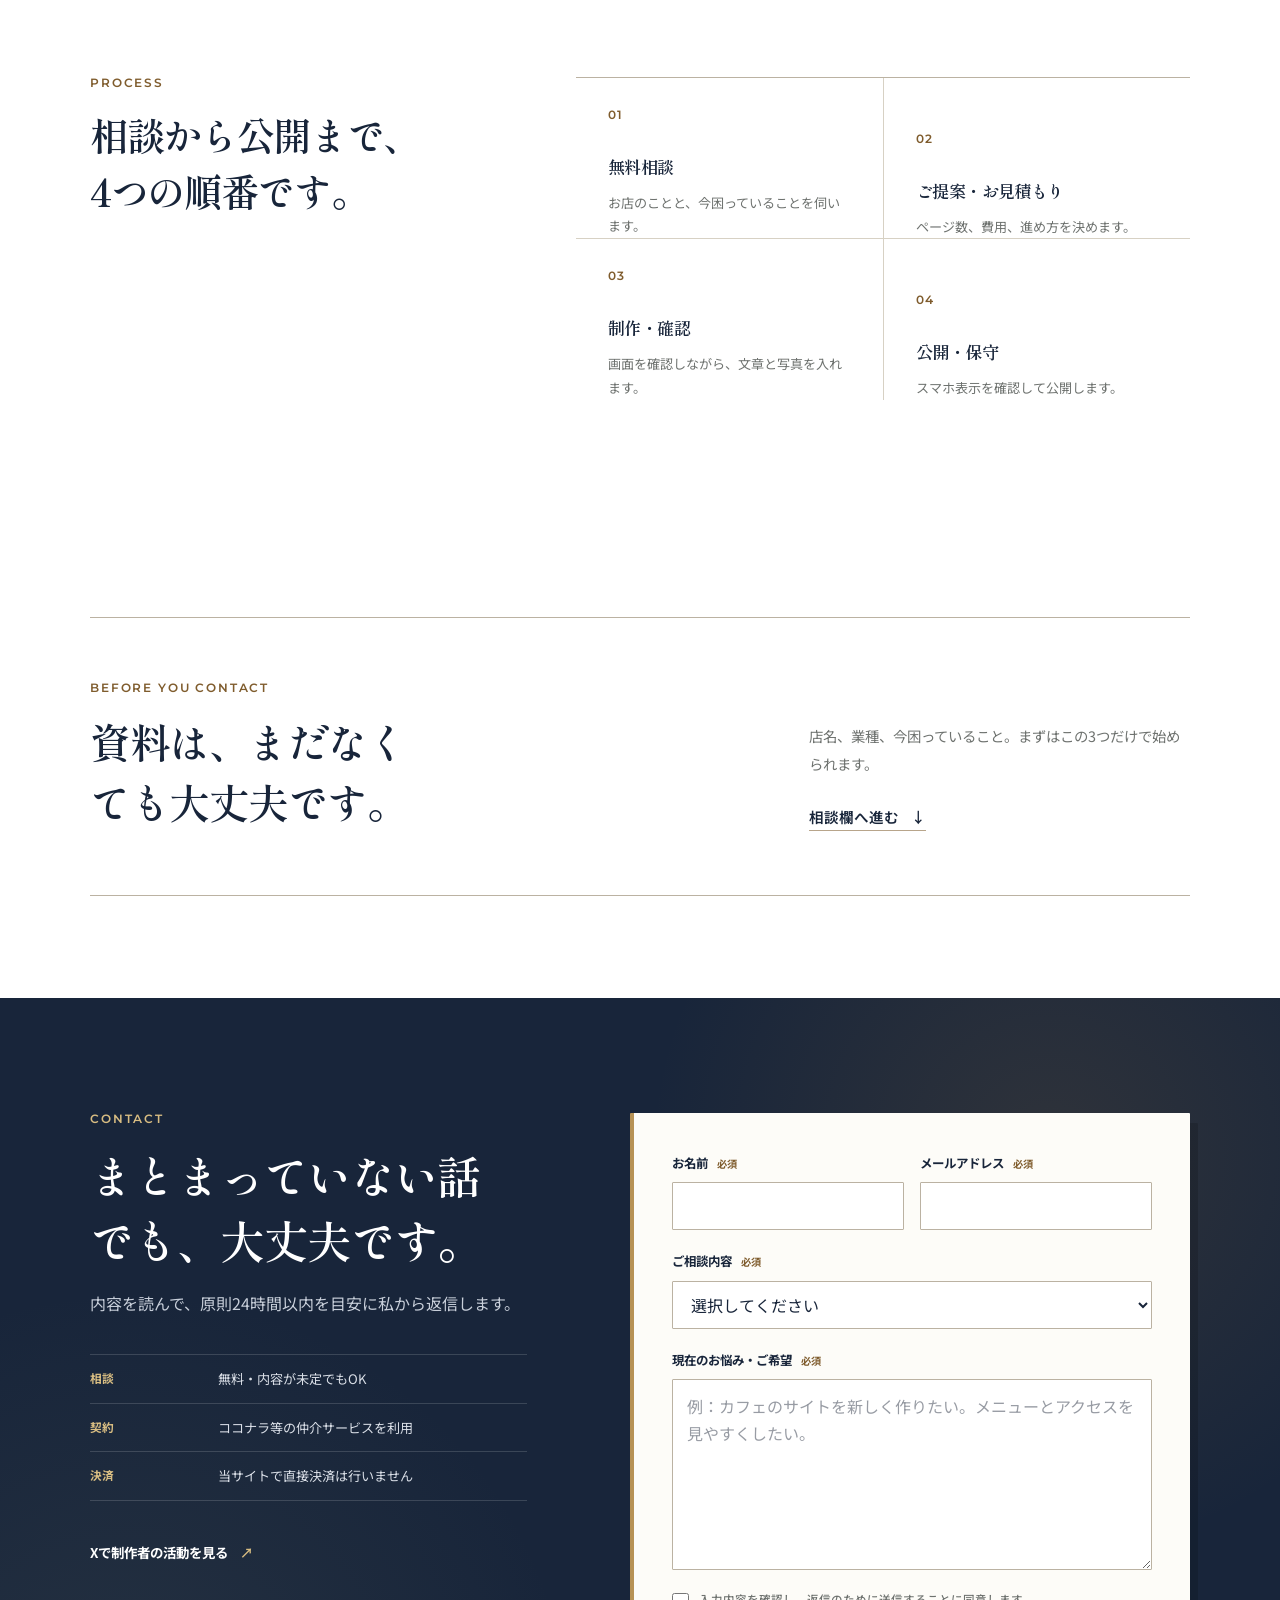
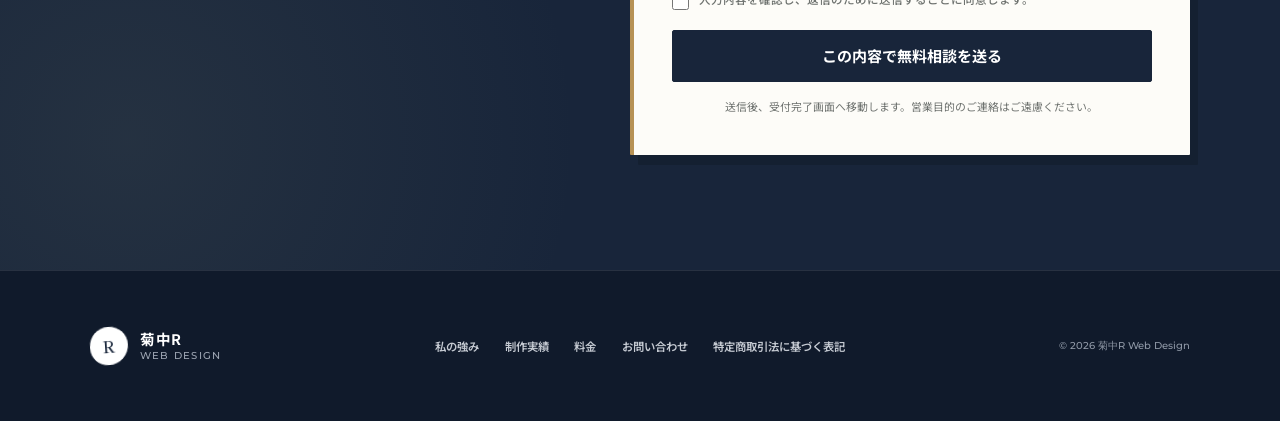
==== commit 5e09eb1c: "PC最適化" ====
--- a/index.html
+++ b/index.html
@@ -48,15 +48,16 @@
           <div class="hero__content">
             <p class="eyebrow">Web design for local business</p>
             <h1 id="hero-title">
-              <span>小さなお店の<span class="no-wrap">Webまわり</span>を、</span>
+              <span>小さなお店の</span>
+              <span>Webまわりを、</span>
               <span>話しながら整えます。</span>
             </h1>
             <svg class="hero__scribble" viewBox="0 0 420 22" aria-hidden="true">
               <path d="M3 14c58-7 108 1 164-3 65-5 126-10 250-4" />
             </svg>
             <p class="hero__lead">
-              カフェやサロンなど、個人で営むお店のWebサイトをつくっています。
-              「何を載せればいい？」というところから、公開後の更新までご相談ください。
+              カフェやサロンなど、小さなお店のWeb制作と更新。<br />
+              何を載せるか決まっていない段階から、話を聞きます。
             </p>
 
             <div class="hero__actions">
@@ -67,29 +68,7 @@
               </a>
             </div>
 
-            <ul class="hero__points" aria-label="サービスの特徴">
-              <li>
-                <svg viewBox="0 0 24 24" aria-hidden="true">
-                  <path d="m7 12 3 3 7-7" />
-                  <circle cx="12" cy="12" r="9" />
-                </svg>
-                相談・見積もり無料
-              </li>
-              <li>
-                <svg viewBox="0 0 24 24" aria-hidden="true">
-                  <path d="m7 12 3 3 7-7" />
-                  <circle cx="12" cy="12" r="9" />
-                </svg>
-                公開後の保守も対応
-              </li>
-              <li>
-                <svg viewBox="0 0 24 24" aria-hidden="true">
-                  <path d="m7 12 3 3 7-7" />
-                  <circle cx="12" cy="12" r="9" />
-                </svg>
-                専門用語なしで説明
-              </li>
-            </ul>
+            <p class="hero__scope">Web制作 ／ サイトの見直し ／ 公開後の更新</p>
           </div>
 
           <div class="hero-preview" aria-label="店舗Webサイトの制作イメージ">
@@ -118,106 +97,40 @@
                 </div>
               </div>
             </div>
-            <p class="hero-preview__caption">
-              <span>制作メモ 01</span>
-              まず決めるのは、見た人に最初に押してほしいボタンです。
-            </p>
-            <div class="hero-preview__note">
-              <span>R's note</span>
-              <p>雰囲気は残しつつ、営業時間や場所は探させない。店舗サイトでは特に大切にしています。</p>
-            </div>
-          </div>
-        </div>
-      </section>
-
-      <section class="trust-note" aria-label="対応方針">
-        <div class="trust-note__inner">
-          <p>きれいに見せることと、<strong>必要な情報がすぐ見つかること</strong>。どちらも同じくらい大切にしています。</p>
-          <dl>
-            <div>
-              <dt>対象</dt>
-              <dd>個人店・小規模事業者</dd>
-            </div>
-            <div>
-              <dt>対応</dt>
-              <dd>制作・改善・保守</dd>
-            </div>
-            <div>
-              <dt>重視</dt>
-              <dd>スマホの見やすさ</dd>
-            </div>
-          </dl>
+          </div>
         </div>
       </section>
 
       <section class="section" id="about" aria-labelledby="about-title">
         <div class="section__inner">
-          <div class="section-heading section-heading--split">
-            <div>
+          <div class="about-layout">
+            <div class="about-intro">
               <p class="eyebrow">About</p>
               <h2 id="about-title">つくる前に、まず話を聞きます。</h2>
-            </div>
-            <p>
-              はじめまして、菊中Rです。ご要望をそのまま画面にするのではなく、
-              お店のお客様が何を知りたいかを一緒に考えてから手を動かします。
-            </p>
-          </div>
-
-          <div class="strength-grid">
-            <article class="strength-card">
-              <span class="strength-card__number">01</span>
-              <div class="strength-card__icon" aria-hidden="true">
-                <svg viewBox="0 0 24 24">
-                  <path d="M5 5h14v14H5zM8 9h8M8 12h5M8 15h3" />
-                  <path d="m15 15 1.5 1.5L20 13" />
-                </svg>
-              </div>
-              <h3>押してほしい場所を、先に決める</h3>
-              <p>
-                予約、来店、問い合わせ。ゴールを決めてから、必要な情報を順番に並べます。
-              </p>
-            </article>
-
-            <article class="strength-card">
-              <span class="strength-card__number">02</span>
-              <div class="strength-card__icon" aria-hidden="true">
-                <svg viewBox="0 0 24 24">
-                  <path d="M4 12a8 8 0 1 1 3 6.2L4 20l1.1-3.4A8 8 0 0 1 4 12Z" />
-                  <path d="M8 12h8M8 9h5" />
-                </svg>
-              </div>
-              <h3>公開したあとも、連絡できる</h3>
-              <p>
-                メニュー変更や写真の差し替えなど、小さな更新も頼める保守プランをご用意しています。
-              </p>
-            </article>
-
-            <article class="strength-card">
-              <span class="strength-card__number">03</span>
-              <div class="strength-card__icon" aria-hidden="true">
-                <svg viewBox="0 0 24 24">
-                  <path d="M6 5h12v10H9l-3 3V5Z" />
-                  <path d="M9 9h6M9 12h4" />
-                </svg>
-              </div>
-              <h3>分からないまま、話を進めない</h3>
-              <p>
-                サーバーやドメインの話も、判断に必要なところだけ、普段の言葉でお伝えします。
-              </p>
-            </article>
-          </div>
-
-          <aside class="maker-note" aria-label="制作者からのメッセージ">
-            <div class="maker-note__mark" aria-hidden="true">R</div>
-            <div class="maker-note__body">
-              <p class="maker-note__label">A note from the maker</p>
-              <p>
-                私自身、説明が難しいサービスを見ると途中で読むのをやめてしまいます。
-                だから、見た人が「次に何をすればいいか」で迷わないサイトをつくりたいと思っています。
-              </p>
-              <p class="maker-note__signature">菊中 R <span>Web制作者</span></p>
-            </div>
-          </aside>
+              <p>お店のことを聞いて、見せる順番を決めてからつくります。</p>
+              <p class="about-signature">菊中 R <span>Web制作者</span></p>
+            </div>
+
+            <div class="strength-grid">
+              <article class="strength-card">
+                <span class="strength-card__number">01</span>
+                <h3>目的を決める</h3>
+                <p>予約、来店、問い合わせ。最初にゴールをひとつ決めます。</p>
+              </article>
+
+              <article class="strength-card">
+                <span class="strength-card__number">02</span>
+                <h3>情報を減らす</h3>
+                <p>載せたいことを整理して、見る順番をつくります。</p>
+              </article>
+
+              <article class="strength-card">
+                <span class="strength-card__number">03</span>
+                <h3>公開後も直す</h3>
+                <p>写真やメニューを変えたいときも、ご連絡ください。</p>
+              </article>
+            </div>
+          </div>
         </div>
       </section>
 
@@ -226,10 +139,7 @@
           <div class="section-heading">
             <p class="eyebrow">Selected works</p>
             <h2 id="works-title">店ごとに、似合う見せ方を考える。</h2>
-            <p>
-              同じ店舗サイトでも、来店前に見たい情報は少しずつ違います。
-              画面の雰囲気だけでなく、情報の順番も変えてつくったサンプルです。
-            </p>
+            <p>カフェ、サロン、小さな事業。業種ごとに情報の順番を変えています。</p>
           </div>
 
           <div class="works-grid">
@@ -253,8 +163,7 @@
                 <p class="work-card__category">カフェ・飲食店</p>
                 <h3>来店前に知りたい情報を、心地よく。</h3>
                 <p class="work-card__memo">
-                  <strong>想定した悩み：</strong>雰囲気は伝えたい。でもメニューや営業時間も探させたくない。
-                  写真から基本情報へ短く移れる順番にしました。
+                  メニュー、営業時間、場所へすぐ届く構成。
                 </p>
                 <a class="text-link" href="./cafe-template.html">サイトを見る <span aria-hidden="true">→</span></a>
               </div>
@@ -279,8 +188,7 @@
                 <p class="work-card__category">美容室・サロン</p>
                 <h3>予約前の不安を減らすサロンサイト</h3>
                 <p class="work-card__memo">
-                  <strong>想定した悩み：</strong>初めての方が料金や仕上がりを比べにくい。
-                  施術例からメニュー、予約へ続く流れにしました。
+                  料金と雰囲気を先に見せて、予約へつなぐ構成。
                 </p>
                 <a class="text-link" href="./salon-template.html">サイトを見る <span aria-hidden="true">→</span></a>
               </div>
@@ -305,8 +213,7 @@
                 <p class="work-card__category">小規模事業者・法人</p>
                 <h3>仕事ぶりが見える、事業サイト</h3>
                 <p class="work-card__memo">
-                  <strong>想定した悩み：</strong>会社名だけでは仕事の中身が伝わりにくい。
-                  対応範囲と実績を見てから相談できる順番にしました。
+                  仕事内容と実績を見てから、問い合わせへ進む構成。
                 </p>
                 <a class="text-link" href="./corporate-template.html">サイトを見る <span aria-hidden="true">→</span></a>
               </div>
@@ -331,8 +238,7 @@
                 <p class="work-card__category">サービス紹介・LP</p>
                 <h3>読み終わりに迷わない紹介ページ</h3>
                 <p class="work-card__memo">
-                  <strong>想定した悩み：</strong>説明が長く、使う場面を想像しにくい。
-                  特徴を絞り、読み終わりに試せるボタンを置きました。
+                  特徴を絞り、読み終わりに試せるボタンを配置。
                 </p>
                 <a class="text-link" href="./lp-template.html">サイトを見る <span aria-hidden="true">→</span></a>
               </div>
@@ -343,9 +249,7 @@
             <div>
               <p class="eyebrow">Technical experiment</p>
               <h3>動きは、必要なところにだけ。</h3>
-              <p>
-                CSSアニメーションの実験ページです。目を引く動きも試しますが、店舗サイトでは読みやすさを優先して使いどころを選びます。
-              </p>
+              <p>CSSアニメーションの小さな実験です。</p>
             </div>
             <a class="button button--outline" href="./pythagora.html">技術デモを見る</a>
           </aside>
@@ -363,8 +267,7 @@
               </h2>
             </div>
             <p>
-              最初から細かく決めなくても大丈夫です。
-              どれを選べばいいか分からない場合は、無料相談で一緒に整理します。
+              迷ったら無料相談を選んでください。
             </p>
           </div>
 
@@ -374,14 +277,13 @@
               <h3>無料相談</h3>
               <p class="price-card__price"><strong>0</strong><span>円</span></p>
               <p class="price-card__description">
-                何を頼めばいいか、まだ決まっていない方へ。今の状況を聞いて、必要なことを一緒に整理します。
+                何を頼むか、まだ決まっていない方へ。
               </p>
-              <p class="price-card__plain-note">サイトが必要かどうか、という相談からでも大丈夫です。</p>
+              <p class="price-card__included">話を聞いて、必要なことを整理します。</p>
               <a class="button button--outline button--full" href="#contact" data-inquiry="無料相談・簡易チェック">このプランを相談する</a>
             </article>
 
             <article class="price-card price-card--featured">
-              <p class="price-card__badge">よく選ばれます</p>
               <p class="price-card__tag">Make a website</p>
               <h3>Web制作</h3>
               <p class="price-card__price">
@@ -389,9 +291,9 @@
                 <strong>58,000</strong><span>円〜</span>
               </p>
               <p class="price-card__description">
-                小さなお店や事業のサイトを新しく制作します。基本は5ページまでです。
+                お店のサイトを新しく作りたい方へ。
               </p>
-              <p class="price-card__plain-note">買い切り制作は120,000円〜。必要ない機能は見積もりに入れません。</p>
+              <p class="price-card__included">保守セットは月額6,980円。買い切りは120,000円〜。</p>
               <a class="button button--full" href="#contact" data-inquiry="Web制作のご相談">このプランを相談する</a>
             </article>
 
@@ -403,27 +305,31 @@
                 <strong>6,980</strong><span>円〜</span>
               </p>
               <p class="price-card__description">
-                公開後の状態確認や、小さな更新の相談先を残しておきたい方へ。
+                公開後の更新を頼みたい方へ。
               </p>
-              <p class="price-card__plain-note">更新量に合わせて、9,800円・14,800円のプランもあります。</p>
+              <p class="price-card__included">状態確認、写真やメニューの差し替え。</p>
               <a class="button button--outline button--full" href="#contact" data-inquiry="保守サポートのご相談">このプランを相談する</a>
             </article>
           </div>
 
-          <p class="price-help">
-            どれを選べばいいか分からない場合は、無料相談を選んでください。最初から細かく決めなくても大丈夫です。
-          </p>
-
-          <section class="quick-estimate" id="estimate" aria-labelledby="estimate-title">
-            <div class="quick-estimate__heading">
-              <div>
-                <p class="eyebrow">A rough guide</p>
-                <h3 id="estimate-title">相談前の、ざっくり目安</h3>
-              </div>
-              <p>3つ選ぶと、相談の入口と費用の目安が分かります。</p>
-            </div>
-
-            <div class="estimate-tool" data-estimate-tool>
+          <details class="rough-estimate-disclosure" id="estimate">
+            <summary>
+              <span>
+                <small>Optional</small>
+                相談前の目安を見る
+              </span>
+              <svg viewBox="0 0 24 24" aria-hidden="true"><path d="m6 9 6 6 6-6" /></svg>
+            </summary>
+            <section class="quick-estimate" aria-labelledby="estimate-title">
+              <div class="quick-estimate__heading">
+                <div>
+                  <p class="eyebrow">A rough guide</p>
+                  <h3 id="estimate-title">ざっくり目安</h3>
+                </div>
+                <p>今の状況に近いものを選んでください。</p>
+              </div>
+
+              <div class="estimate-tool" data-estimate-tool>
               <div class="estimate-builder">
                 <section class="estimate-step" aria-labelledby="estimate-purpose-title">
                   <div class="estimate-step__heading">
@@ -466,21 +372,22 @@
                 <p class="estimate-summary__label">相談前の目安</p>
                 <div class="estimate-summary__item">
                   <span>初期費用の目安</span>
-                  <strong data-result-initial>58,000円〜</strong>
+                  <strong data-result-initial>選択後に表示</strong>
                 </div>
                 <div class="estimate-summary__item">
                   <span>月額保守の目安</span>
-                  <strong data-result-monthly>6,980円</strong>
+                  <strong data-result-monthly>—</strong>
                 </div>
                 <div class="estimate-summary__recommendation">
                   <span>おすすめの相談内容</span>
-                  <strong data-result-recommendation>Web制作について相談</strong>
-                  <p data-result-message>ページ数や必要な機能は、相談しながら決められます。</p>
+                  <strong data-result-recommendation>相談内容を選んでください</strong>
+                  <p data-result-message>左から、今の状況にいちばん近いものを選んでください。</p>
                 </div>
                 <a class="button button--full" href="#contact" data-estimate-consult>この条件で無料相談する</a>
               </aside>
-            </div>
-          </section>
+              </div>
+            </section>
+          </details>
 
           <details class="option-details" id="price-details">
             <summary>
@@ -494,7 +401,7 @@
               <p>必要な人だけご確認ください。下記は目安で、内容を伺ってから正式にお見積もりします。</p>
             </div>
             <div class="option-groups">
-              <details open>
+              <details>
                 <summary>ページ・素材</summary>
                 <dl>
                   <div><dt>6ページ目以降</dt><dd>+10,000円 / 1ページ</dd></div>
@@ -528,8 +435,10 @@
         <div class="section__inner">
           <div class="section-heading">
             <p class="eyebrow">Process</p>
-            <h2 id="flow-title">相談から公開まで、こんな順番です。</h2>
-            <p>最初から文章や写真が揃っていなくても大丈夫です。話しながら必要なものを決めます。</p>
+            <h2 id="flow-title">
+              <span class="heading-line">相談から公開まで、</span>
+              <span class="heading-line">4つの順番です。</span>
+            </h2>
           </div>
 
           <ol class="flow-list">
@@ -537,28 +446,28 @@
               <span>01</span>
               <div>
                 <h3>無料相談</h3>
-                <p>お店のことと、今困っていることを伺います。まだ曖昧でも構いません。</p>
+                <p>お店のことと、今困っていることを伺います。</p>
               </div>
             </li>
             <li>
               <span>02</span>
               <div>
                 <h3>ご提案・お見積もり</h3>
-                <p>必要なページを整理して、費用とスケジュールを先にお伝えします。</p>
+                <p>ページ数、費用、進め方を決めます。</p>
               </div>
             </li>
             <li>
               <span>03</span>
               <div>
                 <h3>制作・確認</h3>
-                <p>まず大きな方向を確認し、文章や写真を入れながら仕上げます。</p>
+                <p>画面を確認しながら、文章と写真を入れます。</p>
               </div>
             </li>
             <li>
               <span>04</span>
               <div>
                 <h3>公開・保守</h3>
-                <p>スマホ表示を含めて確認後に公開します。更新は必要な方だけ継続できます。</p>
+                <p>スマホ表示を確認して公開します。</p>
               </div>
             </li>
           </ol>
@@ -569,13 +478,10 @@
         <div class="consultation-note__inner">
           <div>
             <p class="eyebrow">Before you contact</p>
-            <h2 id="consultation-note-title">相談前に、きれいな資料を用意する必要はありません。</h2>
+            <h2 id="consultation-note-title">資料は、まだなくても大丈夫です。</h2>
           </div>
           <div class="consultation-note__body">
-            <p>
-              店名、業種、今困っていること。この3つが分かれば、最初のお話はできます。
-              写真や文章がまだなくても、そのままお知らせください。
-            </p>
+            <p>店名、業種、今困っていること。まずはこの3つだけで始められます。</p>
             <a class="text-link" href="#contact">相談欄へ進む <span aria-hidden="true">↓</span></a>
           </div>
         </div>
@@ -586,10 +492,7 @@
           <div class="contact__content">
             <p class="eyebrow">Contact</p>
             <h2 id="contact-title">まとまっていない話でも、大丈夫です。</h2>
-            <p>
-              「サイトを作るべきかも分からない」というご相談でも構いません。
-              内容を読んで、原則24時間以内を目安に私から返信します。
-            </p>
+            <p>内容を読んで、原則24時間以内を目安に私から返信します。</p>
 
             <dl class="contact__notes">
               <div>
--- a/styles.css
+++ b/styles.css
@@ -16,7 +16,7 @@
   --radius-sm: 3px;
   --radius-md: 7px;
   --radius-lg: 12px;
-  --container: 1160px;
+  --container: 1100px;
   --section-space: clamp(5.5rem, 9vw, 8.5rem);
   --font-jp: "Noto Sans JP", sans-serif;
   --font-display: "Shippori Mincho", serif;
@@ -105,9 +105,9 @@
   max-width: 12.5em;
   margin-bottom: 1.5rem;
   font-family: var(--font-display);
-  font-size: clamp(2.55rem, 4.7vw, 4.35rem);
+  font-size: clamp(2.15rem, 4vw, 3.2rem);
   font-weight: 600;
-  line-height: 1.42;
+  line-height: 1.5;
   text-wrap: balance;
 }
 
@@ -117,10 +117,6 @@
 
 .heading-line {
   display: block;
-}
-
-.no-wrap {
-  white-space: nowrap;
 }
 
 h2 {
@@ -342,7 +338,7 @@
 .hero {
   position: relative;
   overflow: hidden;
-  min-height: 740px;
+  min-height: 680px;
   display: flex;
   align-items: center;
   background:
@@ -368,7 +364,7 @@
   position: relative;
   width: min(calc(100% - 2.5rem), var(--container));
   margin: 0 auto;
-  padding: clamp(4rem, 8vw, 7rem) 0;
+  padding: clamp(4rem, 7vw, 6.25rem) 0;
   display: grid;
   grid-template-columns: minmax(0, 1fr) minmax(410px, 0.92fr);
   align-items: center;
@@ -381,11 +377,11 @@
 }
 
 .hero__lead {
-  max-width: 560px;
+  max-width: 520px;
   margin-bottom: 2rem;
   color: var(--color-text);
   font-size: clamp(1rem, 1.5vw, 1.16rem);
-  line-height: 2.05;
+  line-height: 1.95;
 }
 
 .hero__scribble {
@@ -400,37 +396,17 @@
 }
 
 .hero__actions {
-  margin-bottom: 2rem;
+  margin-bottom: 1.6rem;
   display: flex;
   align-items: center;
   gap: 1.75rem;
 }
 
-.hero__points {
+.hero__scope {
   margin: 0;
-  padding: 0;
-  display: flex;
-  flex-wrap: wrap;
-  gap: 0.75rem 1.25rem;
-  list-style: none;
-}
-
-.hero__points li {
-  display: inline-flex;
-  align-items: center;
-  gap: 0.45rem;
   color: var(--color-muted);
-  font-size: 0.8rem;
-  font-weight: 600;
-}
-
-.hero__points svg {
-  width: 18px;
-  fill: none;
-  stroke: var(--color-accent-dark);
-  stroke-linecap: round;
-  stroke-linejoin: round;
-  stroke-width: 1.6;
+  font-size: 0.82rem;
+  letter-spacing: 0.025em;
 }
 
 .hero-preview {
@@ -587,106 +563,6 @@
   width: 65%;
 }
 
-.hero-preview__caption {
-  max-width: 390px;
-  margin: 1.3rem 0 0 auto;
-  display: flex;
-  align-items: flex-start;
-  gap: 0.9rem;
-  color: var(--color-muted);
-  font-size: 0.73rem;
-  line-height: 1.7;
-}
-
-.hero-preview__caption span {
-  color: var(--color-accent-dark);
-  font: 600 0.62rem/1.7 var(--font-en);
-  white-space: nowrap;
-}
-
-.hero-preview__note {
-  position: absolute;
-  right: -1.5rem;
-  bottom: 4.5rem;
-  width: 190px;
-  padding: 1rem 1.05rem 0.9rem;
-  background: #efe6d3;
-  border: 1px solid #d5c7aa;
-  box-shadow: 5px 6px 0 rgba(24, 37, 58, 0.08);
-  transform: rotate(-2.5deg);
-}
-
-.hero-preview__note::before {
-  position: absolute;
-  top: -8px;
-  left: 50%;
-  width: 54px;
-  height: 17px;
-  background: rgba(255, 255, 255, 0.48);
-  content: "";
-  transform: translateX(-50%) rotate(1deg);
-}
-
-.hero-preview__note span {
-  color: var(--color-accent-dark);
-  font: 600 0.55rem/1.2 var(--font-en);
-  letter-spacing: 0.12em;
-  text-transform: uppercase;
-}
-
-.hero-preview__note p {
-  margin: 0.45rem 0 0;
-  color: #4d493f;
-  font-family: var(--font-display);
-  font-size: 0.74rem;
-  line-height: 1.75;
-}
-
-.trust-note__inner {
-  width: min(calc(100% - 2.5rem), var(--container));
-  margin: 0 auto;
-  padding: 2.3rem 0;
-  display: flex;
-  align-items: center;
-  justify-content: space-between;
-  gap: 2rem;
-  border-top: 1px solid var(--color-line);
-  border-bottom: 1px solid var(--color-line);
-}
-
-.trust-note p {
-  max-width: 570px;
-  margin: 0;
-  color: var(--color-ink);
-  font-family: var(--font-display);
-  font-size: 1.04rem;
-  line-height: 1.9;
-}
-
-.trust-note dl {
-  margin: 0;
-  display: flex;
-  gap: clamp(1.5rem, 4vw, 3.5rem);
-}
-
-.trust-note dl div {
-  display: grid;
-  gap: 0.1rem;
-}
-
-.trust-note dt {
-  color: var(--color-accent-dark);
-  font-size: 0.65rem;
-  font-weight: 700;
-}
-
-.trust-note dd {
-  color: var(--color-text);
-  font-size: 0.78rem;
-  font-weight: 600;
-  white-space: nowrap;
-}
-
 .section {
   padding: var(--section-space) 0;
 }
@@ -719,30 +595,53 @@
   padding-bottom: 0.5rem;
 }
 
+.about-layout {
+  display: grid;
+  grid-template-columns: minmax(280px, 0.72fr) minmax(0, 1.28fr);
+  align-items: start;
+  gap: clamp(4rem, 9vw, 7rem);
+}
+
+.about-intro {
+  position: sticky;
+  top: 120px;
+}
+
+.about-intro > p:not(.eyebrow, .about-signature) {
+  max-width: 360px;
+  margin: 1.25rem 0 0;
+  color: var(--color-muted);
+  line-height: 1.9;
+}
+
+.about-signature {
+  margin: 2rem 0 0;
+  color: var(--color-ink);
+  font-family: var(--font-display);
+  font-size: 1rem;
+}
+
+.about-signature span {
+  margin-left: 0.75rem;
+  color: var(--color-muted);
+  font-family: var(--font-jp);
+  font-size: 0.72rem;
+}
+
 .strength-grid {
   display: grid;
-  grid-template-columns: 1.08fr 0.94fr 1fr;
-  gap: 0 clamp(1rem, 3vw, 2.6rem);
+  grid-template-columns: 1fr;
 }
 
 .strength-card {
   position: relative;
-  min-height: 300px;
-  padding: clamp(1.7rem, 3vw, 2.5rem) 0;
+  min-height: 0;
+  padding: 1.7rem 3.5rem 1.7rem 0;
   border-top: 1px solid var(--color-line-strong);
-  border-bottom: 1px solid var(--color-line);
-}
-
-.strength-card + .strength-card {
-  border-left: 0;
-}
-
-.strength-card:nth-child(2) {
-  margin-top: 2.5rem;
-}
-
-.strength-card:nth-child(3) {
-  margin-top: 0.75rem;
+}
+
+.strength-card:last-child {
+  border-bottom: 1px solid var(--color-line-strong);
 }
 
 .strength-card__number {
@@ -754,107 +653,19 @@
   letter-spacing: 0.1em;
 }
 
-.strength-card__icon {
-  width: 42px;
-  height: 42px;
-  margin-bottom: 1.8rem;
-  display: grid;
-  place-items: center;
-  color: var(--color-accent-dark);
-  background: transparent;
-  border: 1px solid var(--color-line-strong);
-  border-radius: 48% 52% 45% 55%;
-  transform: rotate(-3deg);
-}
-
-.strength-card__icon svg {
-  width: 23px;
-  fill: none;
-  stroke: currentColor;
-  stroke-linecap: round;
-  stroke-linejoin: round;
-  stroke-width: 1.5;
-}
-
 .strength-card h3 {
   max-width: 260px;
-  margin-bottom: 1rem;
+  margin-bottom: 0.55rem;
   font-family: var(--font-display);
   font-size: 1.18rem;
 }
 
 .strength-card p {
+  max-width: 500px;
   margin-bottom: 0;
   color: var(--color-muted);
   font-size: 0.91rem;
-  line-height: 1.9;
-}
-
-.maker-note {
-  position: relative;
-  width: min(830px, 90%);
-  margin: clamp(4rem, 8vw, 7rem) 0 0 auto;
-  padding: clamp(2rem, 4vw, 3.5rem);
-  display: grid;
-  grid-template-columns: auto 1fr;
-  gap: clamp(1.25rem, 3vw, 2.4rem);
-  background: #eee8da;
-  border: 1px solid #d4c9b5;
-  transform: rotate(-0.35deg);
-}
-
-.maker-note::after {
-  position: absolute;
-  right: -18px;
-  bottom: -18px;
-  width: 110px;
-  height: 58px;
-  border-right: 1px solid rgba(127, 92, 45, 0.45);
-  border-bottom: 1px solid rgba(127, 92, 45, 0.45);
-  content: "";
-}
-
-.maker-note__mark {
-  width: 52px;
-  height: 52px;
-  display: grid;
-  place-items: center;
-  color: #fff;
-  background: var(--color-ink);
-  border-radius: 47% 53% 45% 55%;
-  font: 600 1.25rem/1 var(--font-display);
-  transform: rotate(5deg);
-}
-
-.maker-note__label {
-  margin-bottom: 0.8rem;
-  color: var(--color-accent-dark);
-  font: 600 0.62rem/1.2 var(--font-en);
-  letter-spacing: 0.14em;
-  text-transform: uppercase;
-}
-
-.maker-note__body > p:nth-child(2) {
-  max-width: 650px;
-  margin-bottom: 1.25rem;
-  color: var(--color-ink);
-  font-family: var(--font-display);
-  font-size: clamp(1rem, 1.8vw, 1.22rem);
-  line-height: 2;
-}
-
-.maker-note__signature {
-  margin: 0;
-  color: var(--color-ink);
-  font-family: var(--font-display);
-  font-size: 0.92rem;
-}
-
-.maker-note__signature span {
-  margin-left: 0.75rem;
-  color: var(--color-muted);
-  font-family: var(--font-jp);
-  font-size: 0.65rem;
+  line-height: 1.8;
 }
 
 .section--works {
@@ -1184,89 +995,6 @@
   font-size: 0.76rem;
 }
 
-.pricing-nav {
-  margin-bottom: clamp(3.5rem, 7vw, 6rem);
-  padding: 0;
-  display: grid;
-  grid-template-columns: repeat(3, 1fr);
-  gap: 0;
-  counter-reset: pricing-index;
-  background: transparent;
-  border-top: 1px solid var(--color-line-strong);
-  border-bottom: 1px solid var(--color-line-strong);
-}
-
-.pricing-nav a {
-  min-height: 68px;
-  padding: 0.85rem 1.25rem;
-  display: flex;
-  align-items: center;
-  justify-content: center;
-  gap: 0.75rem;
-  color: var(--color-text);
-  font-size: 0.82rem;
-  font-weight: 600;
-  text-align: center;
-  counter-increment: pricing-index;
-  transition:
-    color 180ms ease,
-    background-color 180ms ease;
-}
-
-.pricing-nav a + a {
-  border-left: 1px solid var(--color-line);
-}
-
-.pricing-nav a::before {
-  color: var(--color-accent-dark);
-  content: "0" counter(pricing-index);
-  font: 600 0.6rem/1 var(--font-en);
-}
-
-.pricing-nav a:hover,
-.pricing-nav a:focus-visible {
-  color: var(--color-ink);
-  background: rgba(240, 236, 225, 0.65);
-}
-
-.pricing-block {
-  scroll-margin-top: 150px;
-}
-
-.pricing-block + .pricing-block {
-  margin-top: clamp(5rem, 9vw, 8rem);
-}
-
-.pricing-block__heading {
-  margin-bottom: clamp(2rem, 4vw, 3rem);
-  padding-bottom: 1.4rem;
-  display: grid;
-  grid-template-columns: minmax(0, 1fr) minmax(300px, 0.65fr);
-  align-items: end;
-  gap: clamp(2rem, 6vw, 5rem);
-  border-bottom: 1px solid var(--color-line);
-}
-
-.pricing-block__heading h3 {
-  margin-bottom: 0;
-  font-family: var(--font-display);
-  font-size: clamp(1.65rem, 3vw, 2.25rem);
-}
-
-.pricing-block__heading > p {
-  margin-bottom: 0;
-  color: var(--color-muted);
-  font-size: 0.86rem;
-}
-
-.pricing-block__eyebrow {
-  margin-bottom: 0.55rem;
-  color: var(--color-accent-dark);
-  font: 600 0.65rem/1.2 var(--font-en);
-  letter-spacing: 0.14em;
-  text-transform: uppercase;
-}
-
 .price-grid {
   display: grid;
   grid-template-columns: 1.12fr 0.94fr 0.94fr;
@@ -1291,6 +1019,7 @@
 }
 
 .price-card--featured {
+  border-top: 3px solid var(--color-accent-dark);
   border-color: rgba(169, 131, 61, 0.65);
   box-shadow: 6px 7px 0 rgba(166, 122, 59, 0.1);
   transform: translateY(-0.75rem);
@@ -1299,19 +1028,6 @@
 .price-card--consult {
   background: transparent;
   border-color: var(--color-line-strong);
-}
-
-.price-card__badge {
-  position: absolute;
-  top: 0;
-  right: 1.35rem;
-  margin: 0;
-  padding: 0.35rem 0.75rem;
-  color: #fff;
-  background: var(--color-accent-dark);
-  border-radius: 0 0 6px 6px;
-  font-size: 0.68rem;
-  font-weight: 700;
 }
 
 .price-card__tag {
@@ -1363,69 +1079,24 @@
   line-height: 1.9;
 }
 
-.price-card__monthly {
-  margin: -0.5rem 0 1.35rem;
-  color: var(--color-accent-dark);
-  font-size: 0.78rem;
-  font-weight: 700;
-}
-
-.check-list {
-  margin: 0 0 2rem;
-  padding: 1.25rem 0 0;
-  display: grid;
-  gap: 0.7rem;
-  border-top: 1px solid var(--color-line);
-  list-style: none;
-}
-
-.check-list li {
-  position: relative;
-  padding-left: 1.35rem;
-  color: var(--color-text);
-  font-size: 0.82rem;
-}
-
-.check-list li::before {
-  position: absolute;
-  top: 0.68rem;
-  left: 0;
-  width: 6px;
-  height: 6px;
-  background: var(--color-accent);
-  border-radius: 50%;
-  content: "";
-}
-
 .price-card .button {
   margin-top: auto;
 }
 
-.price-card__plain-note {
+.price-card__included {
   margin: 0 0 2rem;
   color: var(--color-muted);
-  font-size: 0.8rem;
+  font-size: 0.88rem;
   line-height: 1.75;
 }
 
-.price-help {
-  max-width: 760px;
-  margin: 2rem auto 0;
-  padding: 1.1rem 1.35rem;
-  color: var(--color-text);
-  background: #eee7d8;
-  border-left: 3px solid var(--color-accent);
-  font-size: 0.88rem;
-  line-height: 1.8;
-}
-
 .quick-estimate {
-  margin-top: clamp(5rem, 9vw, 8rem);
+  margin: 0;
   padding: clamp(2rem, 5vw, 4rem);
   background:
     radial-gradient(circle at 88% 4%, rgba(166, 122, 59, 0.1), transparent 21rem),
     #f1ede3;
-  border: 1px solid var(--color-line);
+  border-top: 1px solid var(--color-line);
 }
 
 .quick-estimate__heading {
@@ -1451,12 +1122,14 @@
   font-size: 0.86rem;
 }
 
+.rough-estimate-disclosure,
 .option-details {
   margin-top: clamp(3rem, 6vw, 5rem);
   border-top: 1px solid var(--color-line-strong);
   border-bottom: 1px solid var(--color-line-strong);
 }
 
+.rough-estimate-disclosure > summary,
 .option-details > summary {
   min-height: 86px;
   padding: 1rem 0;
@@ -1472,11 +1145,13 @@
   list-style: none;
 }
 
+.rough-estimate-disclosure > summary::-webkit-details-marker,
 .option-details > summary::-webkit-details-marker,
 .option-groups details > summary::-webkit-details-marker {
   display: none;
 }
 
+.rough-estimate-disclosure > summary small,
 .option-details > summary small {
   margin-bottom: 0.3rem;
   display: block;
@@ -1486,6 +1161,7 @@
   text-transform: uppercase;
 }
 
+.rough-estimate-disclosure > summary svg,
 .option-details > summary svg {
   width: 22px;
   fill: none;
@@ -1496,6 +1172,7 @@
   transition: transform 180ms ease;
 }
 
+.rough-estimate-disclosure[open] > summary svg,
 .option-details[open] > summary svg {
   transform: rotate(180deg);
 }
@@ -1573,101 +1250,33 @@
   line-height: 1.7;
 }
 
-.rate-grid {
-  display: grid;
-  grid-template-columns: repeat(3, minmax(0, 1fr));
-  gap: 0 1.5rem;
-}
-
-.rate-card {
-  overflow: hidden;
-  background: transparent;
-  border-top: 1px solid var(--color-line-strong);
-  border-bottom: 1px solid var(--color-line);
-  border-radius: 0;
-}
-
-.rate-card__header {
-  min-height: 92px;
-  padding: 1.35rem 1.5rem;
-  display: flex;
-  align-items: flex-start;
-  justify-content: space-between;
-  gap: 1rem;
-  background: transparent;
-  border-bottom: 1px solid var(--color-line);
-}
-
-.rate-card__header h4 {
-  margin: 0;
-  color: var(--color-ink);
-  font-size: 1rem;
-}
-
-.rate-card__header span {
-  color: var(--color-accent-dark);
-  font: 600 0.6rem/1.2 var(--font-en);
-  letter-spacing: 0.12em;
-  text-transform: uppercase;
-}
-
-.rate-list {
-  margin: 0;
-  padding: 0 1rem;
-}
-
-.rate-list > div {
-  padding: 1rem 0;
-  display: grid;
-  gap: 0.3rem;
-  border-bottom: 1px solid var(--color-line);
-}
-
-.rate-list > div:last-child {
-  border-bottom: 0;
-}
-
-.rate-list dt {
-  color: var(--color-text);
-  font-size: 0.77rem;
-  font-weight: 600;
-}
-
-.rate-list dd {
-  color: var(--color-ink);
-  font-size: 0.83rem;
-  font-weight: 700;
-}
-
-.rate-list small {
-  color: var(--color-muted);
-  font-size: 0.67rem;
-  font-weight: 500;
-}
-
-.pricing-block--estimate {
-  padding: clamp(1.25rem, 3vw, 2.5rem);
-  background:
-    radial-gradient(circle at 88% 4%, rgba(166, 122, 59, 0.1), transparent 21rem),
-    #f1ede3;
-  border: 1px solid var(--color-line);
-  border-radius: 2px;
-}
-
-.pricing-block--estimate .pricing-block__heading {
-  margin-bottom: 0;
-}
-
 .section--flow {
   padding-top: clamp(4.5rem, 6vw, 6rem);
   background: transparent;
 }
 
+.section--flow .section__inner {
+  display: grid;
+  grid-template-columns: minmax(340px, 0.8fr) minmax(0, 1.2fr);
+  align-items: start;
+  gap: clamp(3rem, 6vw, 5rem);
+}
+
+.section--flow .section-heading {
+  position: sticky;
+  top: 120px;
+  margin-bottom: 0;
+}
+
+.section--flow h2 {
+  font-size: clamp(2rem, 3vw, 2.5rem);
+}
+
 .flow-list {
   margin: 0;
   padding: 0;
   display: grid;
-  grid-template-columns: repeat(4, minmax(0, 1fr));
+  grid-template-columns: repeat(2, minmax(0, 1fr));
   border-top: 1px solid var(--color-line-strong);
   list-style: none;
 }
@@ -1677,11 +1286,19 @@
 }
 
 .flow-list li:nth-child(even) {
-  padding-top: 4rem;
+  padding-top: 3.5rem;
 }
 
 .flow-list li + li {
   border-left: 1px solid var(--color-line);
+}
+
+.flow-list li:nth-child(3) {
+  border-left: 0;
+}
+
+.flow-list li:nth-child(n + 3) {
+  border-top: 1px solid var(--color-line);
 }
 
 .flow-list > li > span {
@@ -1990,28 +1607,28 @@
     margin: 0 auto;
   }
 
-  .hero-preview__note {
-    right: 0;
-  }
-
-  .trust-note__inner {
-    align-items: flex-start;
-    flex-direction: column;
-  }
-
   .section-heading--split {
     grid-template-columns: 1fr;
     gap: 1rem;
   }
 
+  .about-layout {
+    grid-template-columns: 1fr;
+    gap: 2.75rem;
+  }
+
+  .about-intro {
+    position: static;
+  }
+
   .strength-card {
-    min-height: 320px;
-    padding: 2rem 0;
+    min-height: 0;
+    padding: 1.7rem 3.5rem 1.7rem 0;
   }
 
   .strength-card:nth-child(2),
   .strength-card:nth-child(3) {
-    margin-top: 1rem;
+    margin-top: 0;
   }
 
   .works-grid {
@@ -2037,13 +1654,7 @@
     min-height: 340px;
   }
 
-  .pricing-block__heading {
-    grid-template-columns: 1fr;
-    gap: 0.75rem;
-  }
-
-  .price-grid,
-  .rate-grid {
+  .price-grid {
     grid-template-columns: repeat(2, minmax(0, 1fr));
   }
 
@@ -2068,13 +1679,13 @@
     min-height: 0;
   }
 
-  .flow-list {
-    grid-template-columns: repeat(2, minmax(0, 1fr));
-    gap: 2rem 0;
-  }
-
-  .flow-list li:nth-child(3) {
-    border-left: 0;
+  .section--flow .section__inner {
+    grid-template-columns: 1fr;
+    gap: 2.75rem;
+  }
+
+  .section--flow .section-heading {
+    position: static;
   }
 
   .contact__inner {
@@ -2144,7 +1755,6 @@
 
   .hero__inner,
   .section__inner,
-  .trust-note__inner,
   .consultation-note__inner,
   .contact__inner,
   .site-footer__inner {
@@ -2178,11 +1788,6 @@
     align-self: flex-start;
   }
 
-  .hero__points {
-    align-items: flex-start;
-    flex-direction: column;
-  }
-
   .browser-frame {
     border-radius: 14px;
     transform: none;
@@ -2212,35 +1817,6 @@
 
   .preview-content__image {
     min-height: 80px;
-  }
-
-  .hero-preview__caption {
-    margin-top: 1rem;
-  }
-
-  .hero-preview__note {
-    position: relative;
-    right: auto;
-    bottom: auto;
-    width: min(270px, 86%);
-    margin: 1.25rem 0 0 auto;
-  }
-
-  .trust-note dl {
-    width: 100%;
-    display: grid;
-    grid-template-columns: 1fr;
-    gap: 0;
-  }
-
-  .trust-note dl div {
-    padding: 0.6rem 0;
-    grid-template-columns: 3.5rem 1fr;
-    border-top: 1px solid var(--color-line);
-  }
-
-  .trust-note dd {
-    white-space: normal;
   }
 
   .strength-grid {
@@ -2256,10 +1832,6 @@
   .strength-card + .strength-card {
     border-top: 1px solid var(--color-line);
     border-left: 0;
-  }
-
-  .strength-card__icon {
-    margin-bottom: 1.5rem;
   }
 
   .works-grid {
@@ -2308,25 +1880,7 @@
     padding: 1.5rem;
   }
 
-  .pricing-nav {
-    margin-bottom: 3.5rem;
-  }
-
-  .pricing-nav a {
-    min-height: 58px;
-    padding: 0.55rem 0.25rem;
-    align-items: center;
-    flex-direction: column;
-    gap: 0.35rem;
-    font-size: 0.67rem;
-  }
-
-  .pricing-block {
-    scroll-margin-top: 125px;
-  }
-
-  .price-grid,
-  .rate-grid {
+  .price-grid {
     grid-template-columns: 1fr;
   }
 
@@ -2334,20 +1888,15 @@
     grid-column: auto;
   }
 
-  .pricing-block--estimate {
-    margin-right: -0.25rem;
-    margin-left: -0.25rem;
-    padding: 1rem;
-  }
-
-  .quick-estimate {
-    margin-right: -0.25rem;
-    margin-left: -0.25rem;
-    padding: 1.35rem 1rem;
-  }
-
+  .rough-estimate-disclosure > summary,
   .option-details > summary {
     min-height: 76px;
+    font-size: 1.05rem;
+  }
+
+  .quick-estimate {
+    padding: 1.5rem 0;
+    background: transparent;
   }
 
   .option-groups {
@@ -2393,23 +1942,6 @@
     padding: 4rem 0;
   }
 
-  .maker-note {
-    width: calc(100% - 0.75rem);
-    margin-top: 3.5rem;
-    padding: 1.5rem;
-    grid-template-columns: 1fr;
-  }
-
-  .maker-note::after {
-    right: 0;
-    bottom: -10px;
-  }
-
-  .maker-note__mark {
-    width: 44px;
-    height: 44px;
-  }
-
   .contact-form {
     padding: 1.25rem;
     box-shadow: 5px 6px 0 rgba(0, 0, 0, 0.14);
@@ -2432,7 +1964,7 @@
 
 @media (max-width: 390px) {
   h1 {
-    font-size: 2.25rem;
+    font-size: 2.1rem;
   }
 
   .site-logo__text strong {
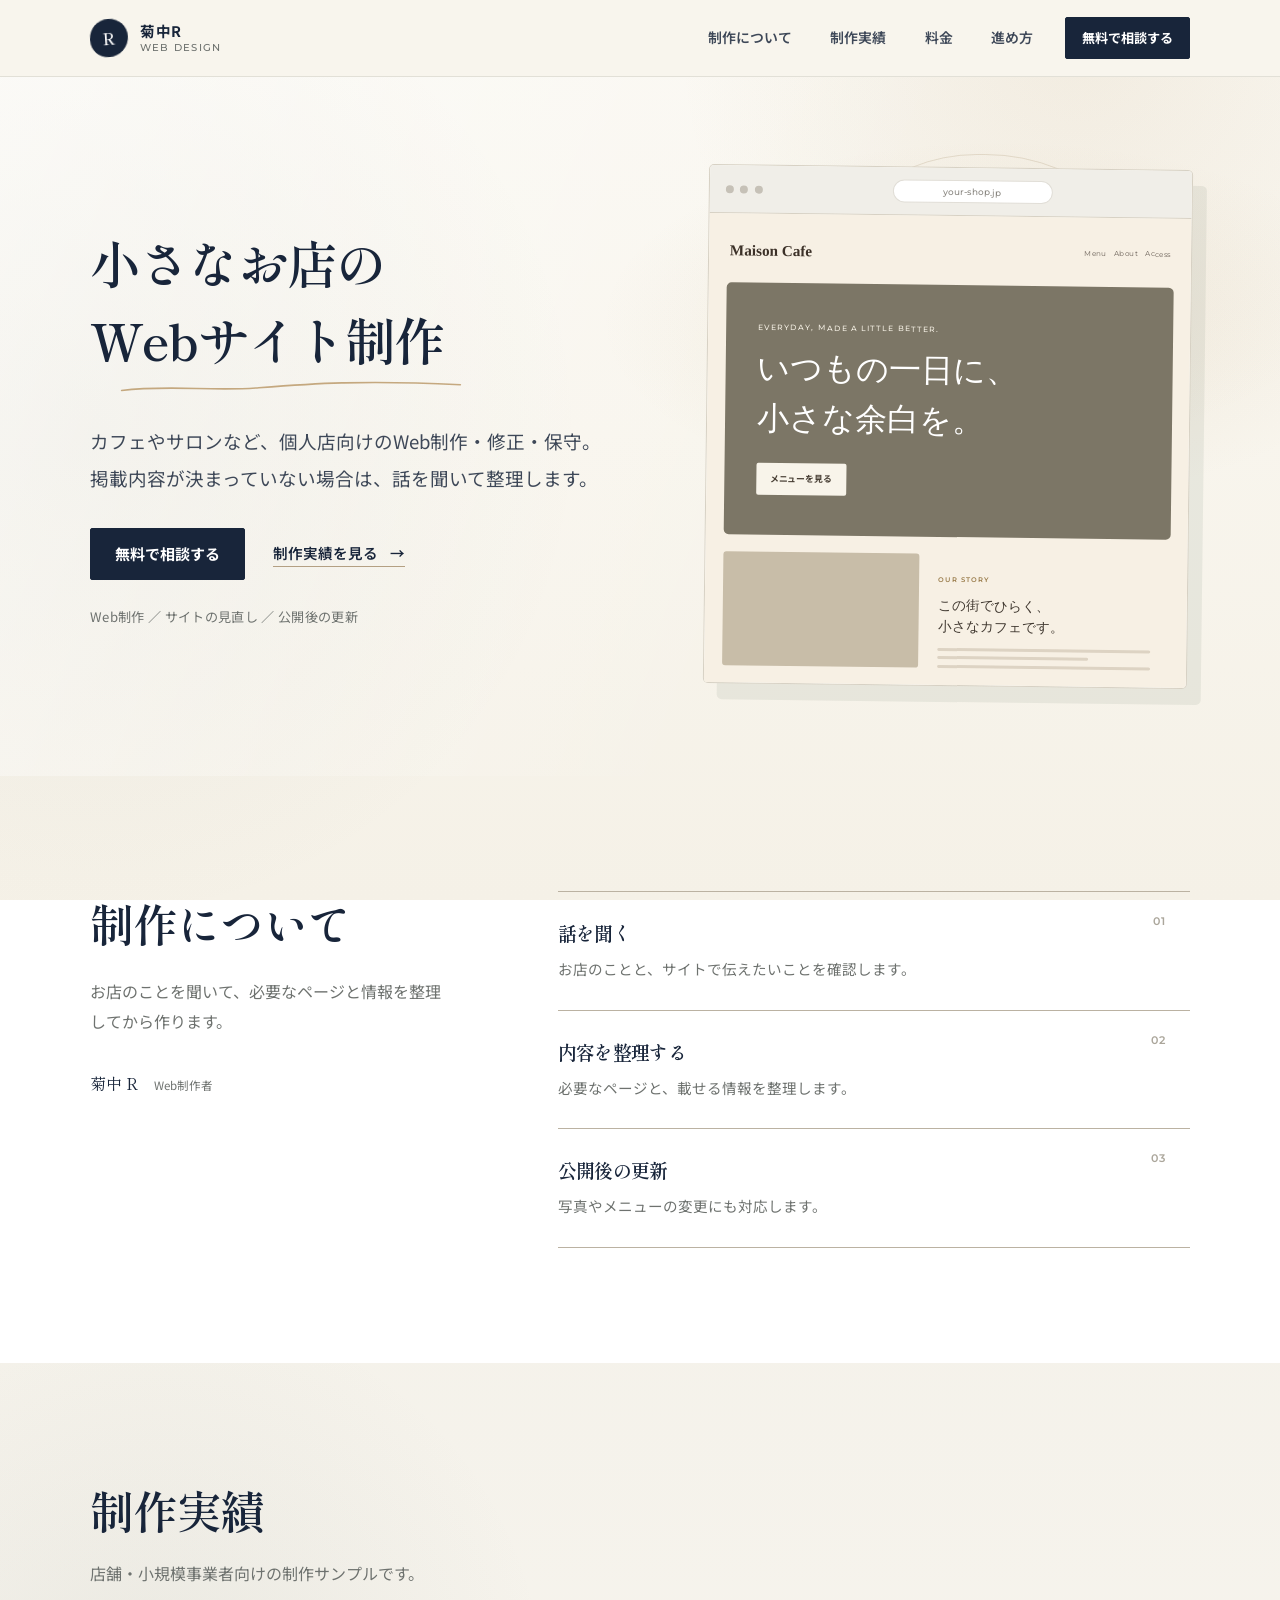
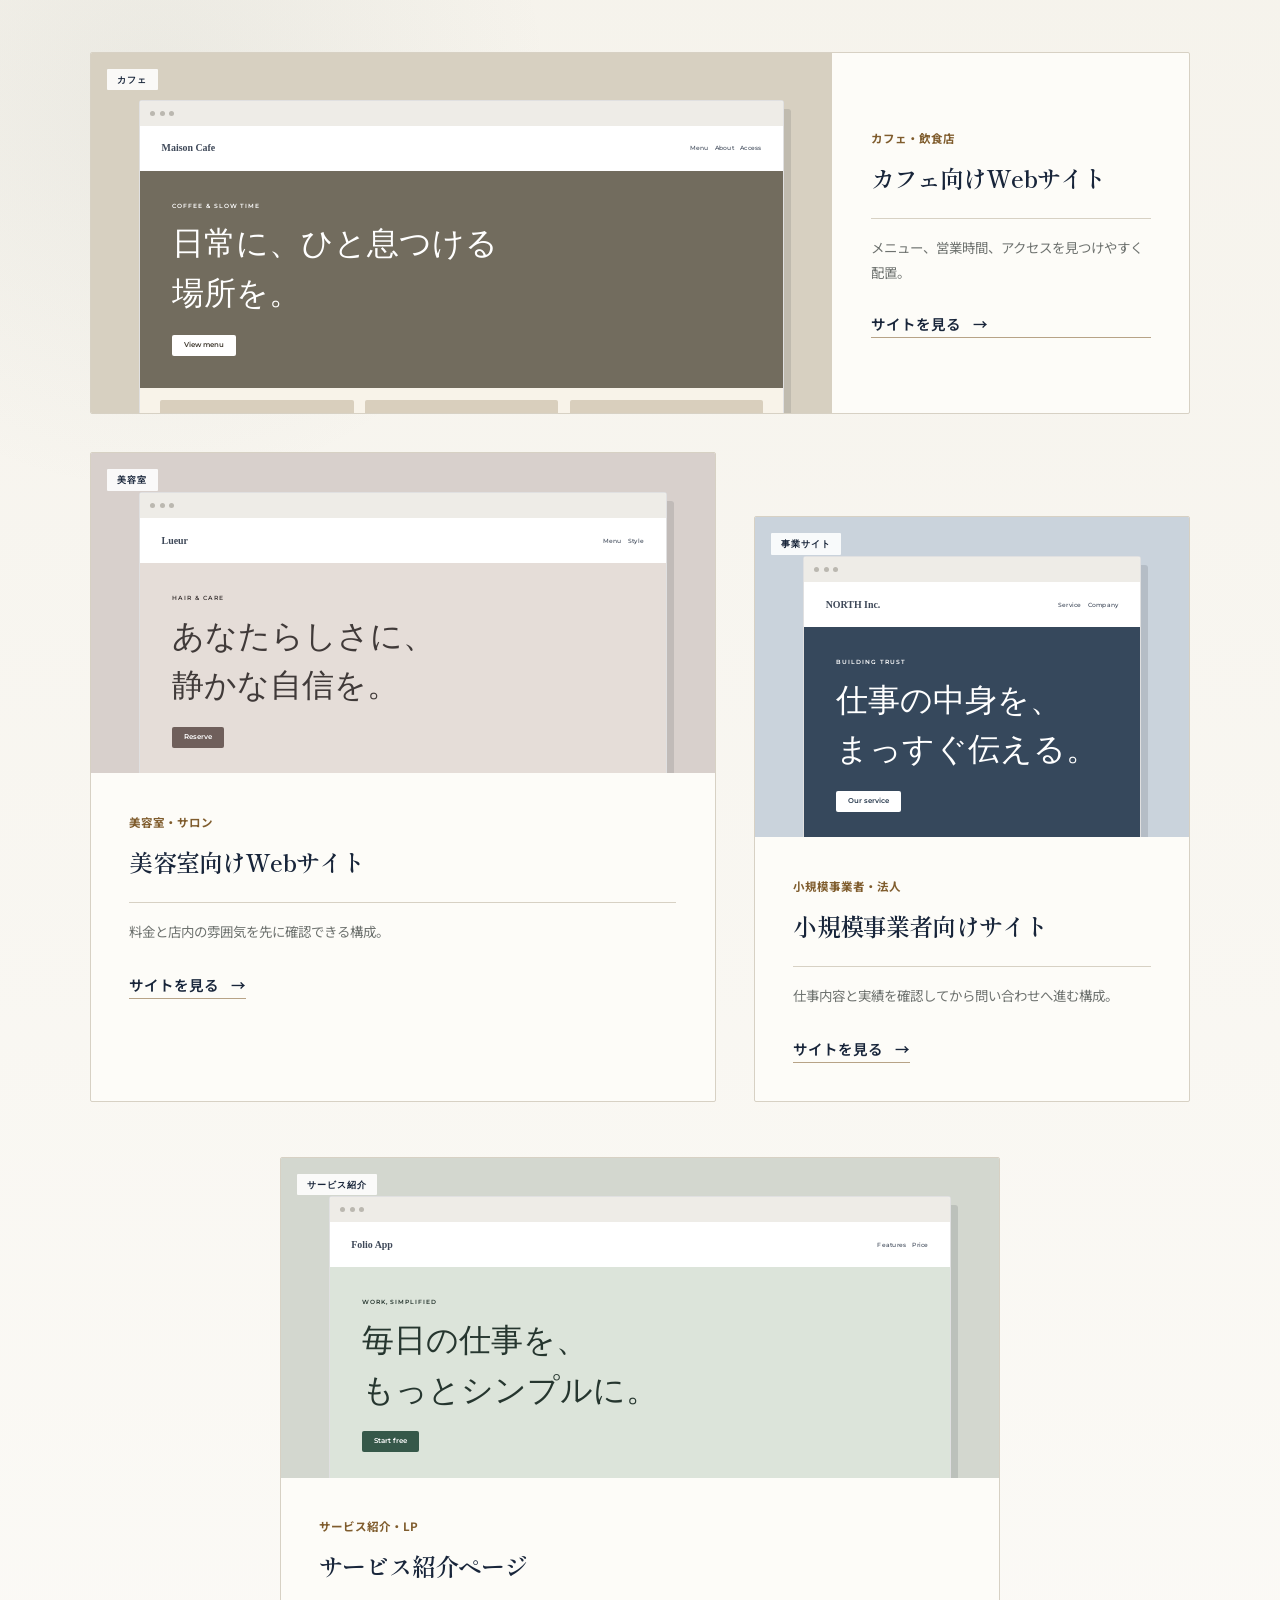
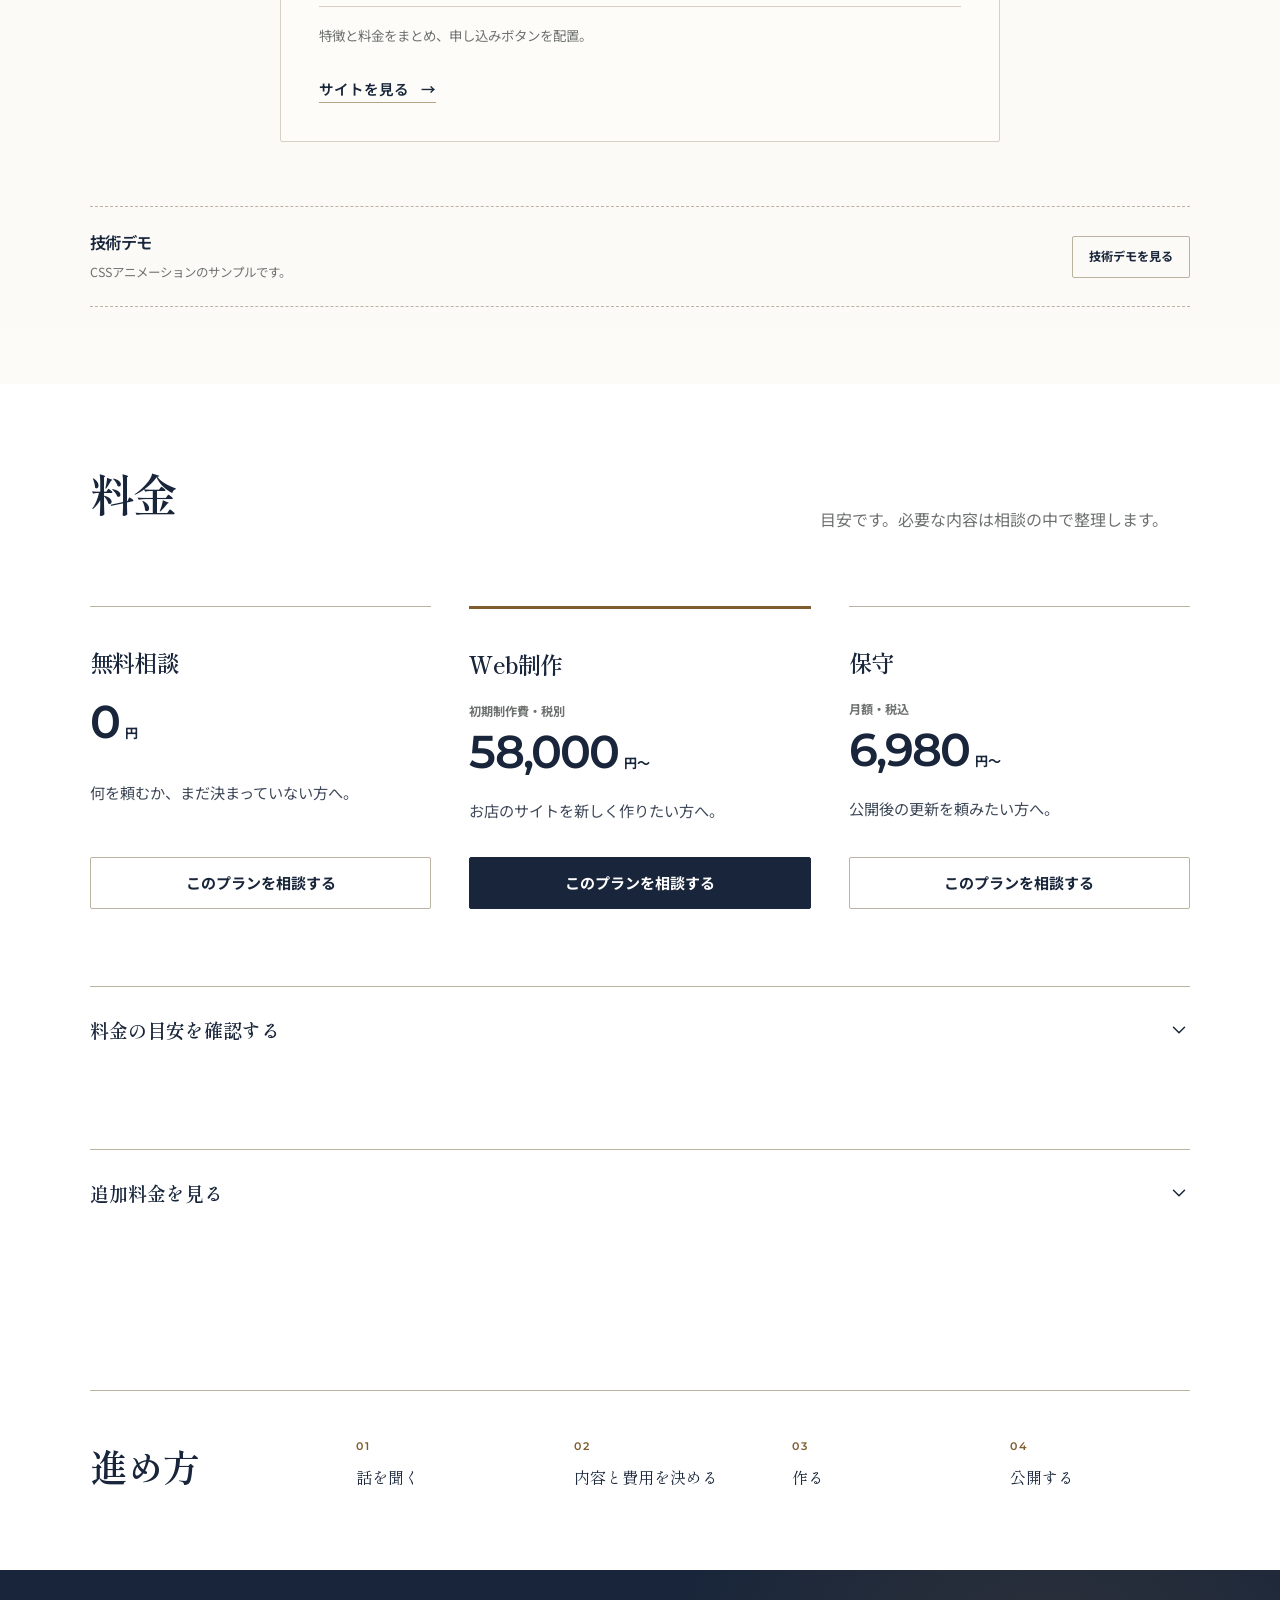
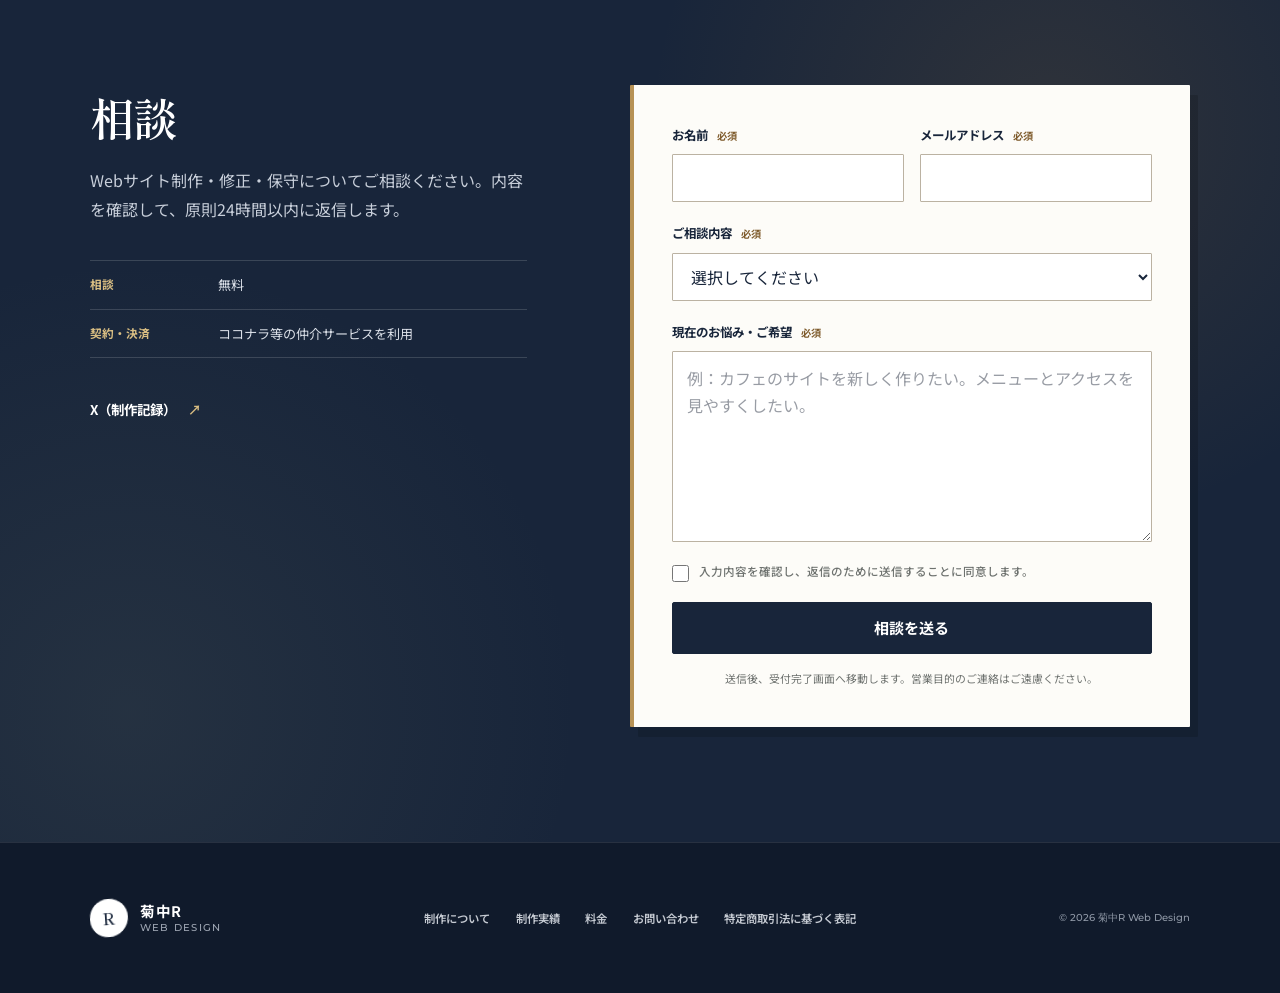
==== commit 62d91a6d: "正規化" ====
--- a/index.html
+++ b/index.html
@@ -32,10 +32,10 @@
         </a>
 
         <nav class="site-nav" aria-label="主要ナビゲーション">
-          <a href="#about">私の強み</a>
+          <a href="#about">制作について</a>
           <a href="#works">制作実績</a>
           <a href="#price">料金</a>
-          <a href="#flow">制作の流れ</a>
+          <a href="#flow">進め方</a>
         </nav>
 
         <a class="button button--small" href="#contact">無料で相談する</a>
@@ -46,18 +46,16 @@
       <section class="hero" id="home" aria-labelledby="hero-title">
         <div class="hero__inner">
           <div class="hero__content">
-            <p class="eyebrow">Web design for local business</p>
             <h1 id="hero-title">
               <span>小さなお店の</span>
-              <span>Webまわりを、</span>
-              <span>話しながら整えます。</span>
+              <span>Webサイト制作</span>
             </h1>
             <svg class="hero__scribble" viewBox="0 0 420 22" aria-hidden="true">
               <path d="M3 14c58-7 108 1 164-3 65-5 126-10 250-4" />
             </svg>
             <p class="hero__lead">
-              カフェやサロンなど、小さなお店のWeb制作と更新。<br />
-              何を載せるか決まっていない段階から、話を聞きます。
+              カフェやサロンなど、個人店向けのWeb制作・修正・保守。<br />
+              掲載内容が決まっていない場合は、話を聞いて整理します。
             </p>
 
             <div class="hero__actions">
@@ -105,29 +103,28 @@
         <div class="section__inner">
           <div class="about-layout">
             <div class="about-intro">
-              <p class="eyebrow">About</p>
-              <h2 id="about-title">つくる前に、まず話を聞きます。</h2>
-              <p>お店のことを聞いて、見せる順番を決めてからつくります。</p>
+              <h2 id="about-title">制作について</h2>
+              <p>お店のことを聞いて、必要なページと情報を整理してから作ります。</p>
               <p class="about-signature">菊中 R <span>Web制作者</span></p>
             </div>
 
             <div class="strength-grid">
               <article class="strength-card">
                 <span class="strength-card__number">01</span>
-                <h3>目的を決める</h3>
-                <p>予約、来店、問い合わせ。最初にゴールをひとつ決めます。</p>
+                <h3>話を聞く</h3>
+                <p>お店のことと、サイトで伝えたいことを確認します。</p>
               </article>
 
               <article class="strength-card">
                 <span class="strength-card__number">02</span>
-                <h3>情報を減らす</h3>
-                <p>載せたいことを整理して、見る順番をつくります。</p>
+                <h3>内容を整理する</h3>
+                <p>必要なページと、載せる情報を整理します。</p>
               </article>
 
               <article class="strength-card">
                 <span class="strength-card__number">03</span>
-                <h3>公開後も直す</h3>
-                <p>写真やメニューを変えたいときも、ご連絡ください。</p>
+                <h3>公開後の更新</h3>
+                <p>写真やメニューの変更にも対応します。</p>
               </article>
             </div>
           </div>
@@ -137,15 +134,14 @@
       <section class="section section--works" id="works" aria-labelledby="works-title">
         <div class="section__inner">
           <div class="section-heading">
-            <p class="eyebrow">Selected works</p>
-            <h2 id="works-title">店ごとに、似合う見せ方を考える。</h2>
-            <p>カフェ、サロン、小さな事業。業種ごとに情報の順番を変えています。</p>
+            <h2 id="works-title">制作実績</h2>
+            <p>店舗・小規模事業者向けの制作サンプルです。</p>
           </div>
 
           <div class="works-grid">
             <article class="work-card work-card--wide">
               <a class="work-card__preview work-preview work-preview--cafe" href="./cafe-template.html" aria-label="カフェ向けWebサイトの制作サンプルを見る">
-                <span class="work-preview__label">Cafe website</span>
+                <span class="work-preview__label">カフェ</span>
                 <div class="mini-browser">
                   <div class="mini-browser__bar"><i></i><i></i><i></i></div>
                   <div class="mini-page mini-page--cafe">
@@ -161,9 +157,9 @@
               </a>
               <div class="work-card__body">
                 <p class="work-card__category">カフェ・飲食店</p>
-                <h3>来店前に知りたい情報を、心地よく。</h3>
+                <h3>カフェ向けWebサイト</h3>
                 <p class="work-card__memo">
-                  メニュー、営業時間、場所へすぐ届く構成。
+                  メニュー、営業時間、アクセスを見つけやすく配置。
                 </p>
                 <a class="text-link" href="./cafe-template.html">サイトを見る <span aria-hidden="true">→</span></a>
               </div>
@@ -171,7 +167,7 @@
 
             <article class="work-card">
               <a class="work-card__preview work-preview work-preview--salon" href="./salon-template.html" aria-label="サロン向けWebサイトの制作サンプルを見る">
-                <span class="work-preview__label">Salon website</span>
+                <span class="work-preview__label">美容室</span>
                 <div class="mini-browser">
                   <div class="mini-browser__bar"><i></i><i></i><i></i></div>
                   <div class="mini-page mini-page--salon">
@@ -186,9 +182,9 @@
               </a>
               <div class="work-card__body">
                 <p class="work-card__category">美容室・サロン</p>
-                <h3>予約前の不安を減らすサロンサイト</h3>
+                <h3>美容室向けWebサイト</h3>
                 <p class="work-card__memo">
-                  料金と雰囲気を先に見せて、予約へつなぐ構成。
+                  料金と店内の雰囲気を先に確認できる構成。
                 </p>
                 <a class="text-link" href="./salon-template.html">サイトを見る <span aria-hidden="true">→</span></a>
               </div>
@@ -196,7 +192,7 @@
 
             <article class="work-card">
               <a class="work-card__preview work-preview work-preview--corporate" href="./corporate-template.html" aria-label="小規模事業者向けコーポレートサイトの制作サンプルを見る">
-                <span class="work-preview__label">Business website</span>
+                <span class="work-preview__label">事業サイト</span>
                 <div class="mini-browser">
                   <div class="mini-browser__bar"><i></i><i></i><i></i></div>
                   <div class="mini-page mini-page--corporate">
@@ -211,9 +207,9 @@
               </a>
               <div class="work-card__body">
                 <p class="work-card__category">小規模事業者・法人</p>
-                <h3>仕事ぶりが見える、事業サイト</h3>
+                <h3>小規模事業者向けサイト</h3>
                 <p class="work-card__memo">
-                  仕事内容と実績を見てから、問い合わせへ進む構成。
+                  仕事内容と実績を確認してから問い合わせへ進む構成。
                 </p>
                 <a class="text-link" href="./corporate-template.html">サイトを見る <span aria-hidden="true">→</span></a>
               </div>
@@ -221,7 +217,7 @@
 
             <article class="work-card">
               <a class="work-card__preview work-preview work-preview--lp" href="./lp-template.html" aria-label="サービス紹介LPの制作サンプルを見る">
-                <span class="work-preview__label">Landing page</span>
+                <span class="work-preview__label">サービス紹介</span>
                 <div class="mini-browser">
                   <div class="mini-browser__bar"><i></i><i></i><i></i></div>
                   <div class="mini-page mini-page--lp">
@@ -236,9 +232,9 @@
               </a>
               <div class="work-card__body">
                 <p class="work-card__category">サービス紹介・LP</p>
-                <h3>読み終わりに迷わない紹介ページ</h3>
+                <h3>サービス紹介ページ</h3>
                 <p class="work-card__memo">
-                  特徴を絞り、読み終わりに試せるボタンを配置。
+                  特徴と料金をまとめ、申し込みボタンを配置。
                 </p>
                 <a class="text-link" href="./lp-template.html">サイトを見る <span aria-hidden="true">→</span></a>
               </div>
@@ -247,9 +243,8 @@
 
           <aside class="tech-demo">
             <div>
-              <p class="eyebrow">Technical experiment</p>
-              <h3>動きは、必要なところにだけ。</h3>
-              <p>CSSアニメーションの小さな実験です。</p>
+              <h3>技術デモ</h3>
+              <p>CSSアニメーションのサンプルです。</p>
             </div>
             <a class="button button--outline" href="./pythagora.html">技術デモを見る</a>
           </aside>
@@ -260,31 +255,22 @@
         <div class="section__inner">
           <div class="section-heading section-heading--split">
             <div>
-              <p class="eyebrow">Plans</p>
-              <h2 id="price-title">
-                <span class="heading-line">今の状況に近いものを、</span>
-                <span class="heading-line">ひとつ選ぶだけ。</span>
-              </h2>
-            </div>
-            <p>
-              迷ったら無料相談を選んでください。
-            </p>
+              <h2 id="price-title">料金</h2>
+            </div>
+            <p>目安です。必要な内容は相談の中で整理します。</p>
           </div>
 
           <div class="price-grid price-grid--simple">
             <article class="price-card price-card--consult">
-              <p class="price-card__tag">Talk first</p>
               <h3>無料相談</h3>
               <p class="price-card__price"><strong>0</strong><span>円</span></p>
               <p class="price-card__description">
                 何を頼むか、まだ決まっていない方へ。
               </p>
-              <p class="price-card__included">話を聞いて、必要なことを整理します。</p>
-              <a class="button button--outline button--full" href="#contact" data-inquiry="無料相談・簡易チェック">このプランを相談する</a>
+              <a class="button button--outline button--full" href="#contact" data-inquiry="無料相談">このプランを相談する</a>
             </article>
 
             <article class="price-card price-card--featured">
-              <p class="price-card__tag">Make a website</p>
               <h3>Web制作</h3>
               <p class="price-card__price">
                 <small>初期制作費・税別</small>
@@ -293,13 +279,11 @@
               <p class="price-card__description">
                 お店のサイトを新しく作りたい方へ。
               </p>
-              <p class="price-card__included">保守セットは月額6,980円。買い切りは120,000円〜。</p>
-              <a class="button button--full" href="#contact" data-inquiry="Web制作のご相談">このプランを相談する</a>
+              <a class="button button--full" href="#contact" data-inquiry="Web制作">このプランを相談する</a>
             </article>
 
             <article class="price-card">
-              <p class="price-card__tag">After launch</p>
-              <h3>保守サポート</h3>
+              <h3>保守</h3>
               <p class="price-card__price">
                 <small>月額・税込</small>
                 <strong>6,980</strong><span>円〜</span>
@@ -307,26 +291,21 @@
               <p class="price-card__description">
                 公開後の更新を頼みたい方へ。
               </p>
-              <p class="price-card__included">状態確認、写真やメニューの差し替え。</p>
-              <a class="button button--outline button--full" href="#contact" data-inquiry="保守サポートのご相談">このプランを相談する</a>
+              <a class="button button--outline button--full" href="#contact" data-inquiry="保守">このプランを相談する</a>
             </article>
           </div>
 
           <details class="rough-estimate-disclosure" id="estimate">
             <summary>
-              <span>
-                <small>Optional</small>
-                相談前の目安を見る
-              </span>
+              <span>料金の目安を確認する</span>
               <svg viewBox="0 0 24 24" aria-hidden="true"><path d="m6 9 6 6 6-6" /></svg>
             </summary>
             <section class="quick-estimate" aria-labelledby="estimate-title">
               <div class="quick-estimate__heading">
                 <div>
-                  <p class="eyebrow">A rough guide</p>
-                  <h3 id="estimate-title">ざっくり目安</h3>
-                </div>
-                <p>今の状況に近いものを選んでください。</p>
+                  <h3 id="estimate-title">料金の目安</h3>
+                </div>
+                <p>相談内容を選ぶと概算を表示します。</p>
               </div>
 
               <div class="estimate-tool" data-estimate-tool>
@@ -335,7 +314,7 @@
                   <div class="estimate-step__heading">
                     <span>01</span>
                     <div>
-                      <h4 id="estimate-purpose-title">今、いちばん近いもの</h4>
+                      <h4 id="estimate-purpose-title">相談内容</h4>
                     </div>
                   </div>
                   <div class="estimate-options estimate-options--purpose" data-estimate-options="purposes"></div>
@@ -379,9 +358,9 @@
                   <strong data-result-monthly>—</strong>
                 </div>
                 <div class="estimate-summary__recommendation">
-                  <span>おすすめの相談内容</span>
+                  <span>相談内容</span>
                   <strong data-result-recommendation>相談内容を選んでください</strong>
-                  <p data-result-message>左から、今の状況にいちばん近いものを選んでください。</p>
+                  <p data-result-message>相談内容を選んでください。</p>
                 </div>
                 <a class="button button--full" href="#contact" data-estimate-consult>この条件で無料相談する</a>
               </aside>
@@ -391,14 +370,11 @@
 
           <details class="option-details" id="price-details">
             <summary>
-              <span>
-                <small>For those who need details</small>
-                詳しい追加料金を見る
-              </span>
+              <span>追加料金を見る</span>
               <svg viewBox="0 0 24 24" aria-hidden="true"><path d="m6 9 6 6 6-6" /></svg>
             </summary>
             <div class="option-details__intro">
-              <p>必要な人だけご確認ください。下記は目安で、内容を伺ってから正式にお見積もりします。</p>
+              <p>下記は目安です。正式な料金は内容を確認して案内します。</p>
             </div>
             <div class="option-groups">
               <details>
@@ -431,86 +407,37 @@
         </div>
       </section>
 
-      <section class="section section--flow" id="flow" aria-labelledby="flow-title">
-        <div class="section__inner">
-          <div class="section-heading">
-            <p class="eyebrow">Process</p>
-            <h2 id="flow-title">
-              <span class="heading-line">相談から公開まで、</span>
-              <span class="heading-line">4つの順番です。</span>
-            </h2>
-          </div>
-
-          <ol class="flow-list">
-            <li>
-              <span>01</span>
-              <div>
-                <h3>無料相談</h3>
-                <p>お店のことと、今困っていることを伺います。</p>
-              </div>
-            </li>
-            <li>
-              <span>02</span>
-              <div>
-                <h3>ご提案・お見積もり</h3>
-                <p>ページ数、費用、進め方を決めます。</p>
-              </div>
-            </li>
-            <li>
-              <span>03</span>
-              <div>
-                <h3>制作・確認</h3>
-                <p>画面を確認しながら、文章と写真を入れます。</p>
-              </div>
-            </li>
-            <li>
-              <span>04</span>
-              <div>
-                <h3>公開・保守</h3>
-                <p>スマホ表示を確認して公開します。</p>
-              </div>
-            </li>
+      <section class="contact-guide" id="flow" aria-labelledby="flow-title">
+        <div class="contact-guide__inner">
+          <h2 id="flow-title">進め方</h2>
+          <ol class="contact-guide__steps">
+            <li><span>01</span>話を聞く</li>
+            <li><span>02</span>内容と費用を決める</li>
+            <li><span>03</span>作る</li>
+            <li><span>04</span>公開する</li>
           </ol>
-        </div>
-      </section>
-
-      <section class="consultation-note" aria-labelledby="consultation-note-title">
-        <div class="consultation-note__inner">
-          <div>
-            <p class="eyebrow">Before you contact</p>
-            <h2 id="consultation-note-title">資料は、まだなくても大丈夫です。</h2>
-          </div>
-          <div class="consultation-note__body">
-            <p>店名、業種、今困っていること。まずはこの3つだけで始められます。</p>
-            <a class="text-link" href="#contact">相談欄へ進む <span aria-hidden="true">↓</span></a>
-          </div>
         </div>
       </section>
 
       <section class="contact" id="contact" aria-labelledby="contact-title">
         <div class="contact__inner">
           <div class="contact__content">
-            <p class="eyebrow">Contact</p>
-            <h2 id="contact-title">まとまっていない話でも、大丈夫です。</h2>
-            <p>内容を読んで、原則24時間以内を目安に私から返信します。</p>
+            <h2 id="contact-title">相談</h2>
+            <p>Webサイト制作・修正・保守についてご相談ください。内容を確認して、原則24時間以内に返信します。</p>
 
             <dl class="contact__notes">
               <div>
                 <dt>相談</dt>
-                <dd>無料・内容が未定でもOK</dd>
+                <dd>無料</dd>
               </div>
               <div>
-                <dt>契約</dt>
+                <dt>契約・決済</dt>
                 <dd>ココナラ等の仲介サービスを利用</dd>
               </div>
-              <div>
-                <dt>決済</dt>
-                <dd>当サイトで直接決済は行いません</dd>
-              </div>
             </dl>
 
             <a class="social-link" href="https://x.com/rkiuuxy" target="_blank" rel="noopener noreferrer">
-              Xで制作者の活動を見る
+              X（制作記録）
               <span aria-hidden="true">↗</span>
             </a>
           </div>
@@ -545,10 +472,10 @@
               <span>ご相談内容 <em>必須</em></span>
               <select name="inquiry" data-inquiry-select required>
                 <option value="">選択してください</option>
-                <option value="無料相談・簡易チェック">無料相談・簡易チェック</option>
-                <option value="Web制作のご相談">Web制作のご相談</option>
-                <option value="既存サイトの改善">既存サイトの改善</option>
-                <option value="保守サポートのご相談">保守サポートのご相談</option>
+                <option value="無料相談">無料相談</option>
+                <option value="Web制作">Web制作</option>
+                <option value="既存サイトの修正">既存サイトの修正</option>
+                <option value="保守">保守</option>
                 <option value="その他">その他</option>
               </select>
             </label>
@@ -569,7 +496,7 @@
               <span>入力内容を確認し、返信のために送信することに同意します。</span>
             </label>
 
-            <button class="button button--full" type="submit">この内容で無料相談を送る</button>
+            <button class="button button--full" type="submit">相談を送る</button>
             <p class="contact-form__note">
               送信後、受付完了画面へ移動します。営業目的のご連絡はご遠慮ください。
             </p>
@@ -588,7 +515,7 @@
           </span>
         </a>
         <div class="site-footer__links">
-          <a href="#about">私の強み</a>
+          <a href="#about">制作について</a>
           <a href="#works">制作実績</a>
           <a href="#price">料金</a>
           <a href="#contact">お問い合わせ</a>
--- a/styles.css
+++ b/styles.css
@@ -115,10 +115,6 @@
   display: block;
 }
 
-.heading-line {
-  display: block;
-}
-
 h2 {
   margin-bottom: 1rem;
   font-family: var(--font-display);
@@ -327,14 +323,6 @@
   transform: translateX(4px);
 }
 
-.eyebrow {
-  margin-bottom: 1rem;
-  color: var(--color-accent-dark);
-  font: 600 0.72rem/1.2 var(--font-en);
-  letter-spacing: 0.16em;
-  text-transform: uppercase;
-}
-
 .hero {
   position: relative;
   overflow: hidden;
@@ -607,7 +595,7 @@
   top: 120px;
 }
 
-.about-intro > p:not(.eyebrow, .about-signature) {
+.about-intro > p:not(.about-signature) {
   max-width: 360px;
   margin: 1.25rem 0 0;
   color: var(--color-muted);
@@ -984,11 +972,6 @@
   font-size: 0.78rem;
 }
 
-.tech-demo .eyebrow {
-  margin-bottom: 0.45rem;
-  font-size: 0.58rem;
-}
-
 .tech-demo .button {
   min-height: 42px;
   padding: 0.65rem 1rem;
@@ -1004,44 +987,35 @@
 
 .price-grid--simple {
   grid-template-columns: repeat(3, minmax(0, 1fr));
-  gap: clamp(1rem, 2.5vw, 1.75rem);
+  gap: clamp(1.5rem, 3vw, 2.5rem);
 }
 
 .price-card {
   position: relative;
-  padding: clamp(2rem, 3.5vw, 3rem);
+  padding: clamp(1.75rem, 3vw, 2.5rem) 0 0;
   display: flex;
   flex-direction: column;
-  background: var(--color-surface);
-  border: 1px solid var(--color-line);
-  border-radius: 2px;
+  background: transparent;
+  border: 0;
+  border-top: 1px solid var(--color-line-strong);
+  border-radius: 0;
   box-shadow: none;
 }
 
 .price-card--featured {
   border-top: 3px solid var(--color-accent-dark);
-  border-color: rgba(169, 131, 61, 0.65);
-  box-shadow: 6px 7px 0 rgba(166, 122, 59, 0.1);
-  transform: translateY(-0.75rem);
+  box-shadow: none;
+  transform: none;
 }
 
 .price-card--consult {
   background: transparent;
-  border-color: var(--color-line-strong);
-}
-
-.price-card__tag {
-  margin-bottom: 1.1rem;
-  color: var(--color-accent-dark);
-  font: 600 0.65rem/1.2 var(--font-en);
-  letter-spacing: 0.12em;
-  text-transform: uppercase;
 }
 
 .price-card h3 {
-  margin-bottom: 1rem;
+  margin-bottom: 1.2rem;
   font-family: var(--font-display);
-  font-size: 1.32rem;
+  font-size: 1.45rem;
 }
 
 .price-card__price {
@@ -1073,21 +1047,14 @@
 
 .price-card__description {
   min-height: 0;
-  margin-bottom: 1rem;
+  margin-bottom: 2rem;
   color: var(--color-text);
-  font-size: 0.94rem;
-  line-height: 1.9;
+  font-size: 0.95rem;
+  line-height: 1.8;
 }
 
 .price-card .button {
   margin-top: auto;
-}
-
-.price-card__included {
-  margin: 0 0 2rem;
-  color: var(--color-muted);
-  font-size: 0.88rem;
-  line-height: 1.75;
 }
 
 .quick-estimate {
@@ -1126,7 +1093,6 @@
 .option-details {
   margin-top: clamp(3rem, 6vw, 5rem);
   border-top: 1px solid var(--color-line-strong);
-  border-bottom: 1px solid var(--color-line-strong);
 }
 
 .rough-estimate-disclosure > summary,
@@ -1151,16 +1117,6 @@
   display: none;
 }
 
-.rough-estimate-disclosure > summary small,
-.option-details > summary small {
-  margin-bottom: 0.3rem;
-  display: block;
-  color: var(--color-accent-dark);
-  font: 600 0.58rem/1.2 var(--font-en);
-  letter-spacing: 0.12em;
-  text-transform: uppercase;
-}
-
 .rough-estimate-disclosure > summary svg,
 .option-details > summary svg {
   width: 22px;
@@ -1250,76 +1206,48 @@
   line-height: 1.7;
 }
 
-.section--flow {
-  padding-top: clamp(4.5rem, 6vw, 6rem);
-  background: transparent;
-}
-
-.section--flow .section__inner {
-  display: grid;
-  grid-template-columns: minmax(340px, 0.8fr) minmax(0, 1.2fr);
-  align-items: start;
-  gap: clamp(3rem, 6vw, 5rem);
-}
-
-.section--flow .section-heading {
-  position: sticky;
-  top: 120px;
-  margin-bottom: 0;
-}
-
-.section--flow h2 {
-  font-size: clamp(2rem, 3vw, 2.5rem);
-}
-
-.flow-list {
+.contact-guide {
+  padding: clamp(3.5rem, 6vw, 5rem) 0;
+}
+
+.contact-guide__inner {
+  width: min(calc(100% - 2.5rem), var(--container));
+  margin: 0 auto;
+  padding-top: clamp(2rem, 4vw, 3rem);
+  display: grid;
+  grid-template-columns: minmax(160px, 0.35fr) minmax(0, 1.65fr);
+  align-items: center;
+  gap: clamp(3rem, 7vw, 6rem);
+  border-top: 1px solid var(--color-line-strong);
+}
+
+.contact-guide h2 {
+  margin: 0;
+  font-size: clamp(1.8rem, 3vw, 2.35rem);
+}
+
+.contact-guide__steps {
   margin: 0;
   padding: 0;
   display: grid;
-  grid-template-columns: repeat(2, minmax(0, 1fr));
-  border-top: 1px solid var(--color-line-strong);
+  grid-template-columns: repeat(4, minmax(0, 1fr));
+  gap: clamp(1rem, 3vw, 2.5rem);
   list-style: none;
 }
 
-.flow-list li {
-  padding: 2rem clamp(1.25rem, 2.5vw, 2rem) 0;
-}
-
-.flow-list li:nth-child(even) {
-  padding-top: 3.5rem;
-}
-
-.flow-list li + li {
-  border-left: 1px solid var(--color-line);
-}
-
-.flow-list li:nth-child(3) {
-  border-left: 0;
-}
-
-.flow-list li:nth-child(n + 3) {
-  border-top: 1px solid var(--color-line);
-}
-
-.flow-list > li > span {
-  margin-bottom: 2rem;
+.contact-guide__steps li {
+  color: var(--color-ink);
+  font-family: var(--font-display);
+  font-size: 1rem;
+  line-height: 1.6;
+}
+
+.contact-guide__steps span {
+  margin-bottom: 0.75rem;
   display: block;
   color: var(--color-accent-dark);
-  font: 600 0.72rem/1 var(--font-en);
+  font: 600 0.66rem/1 var(--font-en);
   letter-spacing: 0.12em;
-}
-
-.flow-list h3 {
-  margin-bottom: 0.7rem;
-  font-family: var(--font-display);
-  font-size: 1.08rem;
-}
-
-.flow-list p {
-  margin-bottom: 0;
-  color: var(--color-muted);
-  font-size: 0.82rem;
-  line-height: 1.8;
 }
 
 .contact {
@@ -1344,11 +1272,7 @@
   color: #fff;
 }
 
-.contact .eyebrow {
-  color: #d8bd82;
-}
-
-.contact__content > p:not(.eyebrow) {
+.contact__content > p {
   max-width: 520px;
   color: #c8cfda;
 }
@@ -1513,35 +1437,6 @@
   border-top: 1px solid rgba(255, 255, 255, 0.1);
 }
 
-.consultation-note {
-  padding: clamp(4.5rem, 8vw, 7rem) 0;
-}
-
-.consultation-note__inner {
-  width: min(calc(100% - 2.5rem), var(--container));
-  margin: 0 auto;
-  padding: clamp(2rem, 5vw, 4rem) 0;
-  display: grid;
-  grid-template-columns: minmax(0, 1.05fr) minmax(320px, 0.65fr);
-  align-items: end;
-  gap: clamp(3rem, 8vw, 7rem);
-  border-top: 1px solid var(--color-line-strong);
-  border-bottom: 1px solid var(--color-line-strong);
-}
-
-.consultation-note h2 {
-  max-width: 720px;
-  margin: 0;
-  font-size: clamp(1.75rem, 3.2vw, 2.7rem);
-}
-
-.consultation-note__body > p {
-  margin-bottom: 1.5rem;
-  color: var(--color-muted);
-  font-size: 0.9rem;
-  line-height: 1.95;
-}
-
 .site-footer__inner {
   width: min(calc(100% - 2.5rem), var(--container));
   min-height: 150px;
@@ -1679,13 +1574,10 @@
     min-height: 0;
   }
 
-  .section--flow .section__inner {
+  .contact-guide__inner {
     grid-template-columns: 1fr;
-    gap: 2.75rem;
-  }
-
-  .section--flow .section-heading {
-    position: static;
+    align-items: start;
+    gap: 2rem;
   }
 
   .contact__inner {
@@ -1694,11 +1586,6 @@
 
   .contact__content {
     max-width: 700px;
-  }
-
-  .consultation-note__inner {
-    grid-template-columns: 1fr;
-    gap: 1.5rem;
   }
 
   .site-footer__inner {
@@ -1755,7 +1642,7 @@
 
   .hero__inner,
   .section__inner,
-  .consultation-note__inner,
+  .contact-guide__inner,
   .contact__inner,
   .site-footer__inner {
     width: min(calc(100% - 1.5rem), var(--container));
@@ -1877,7 +1764,7 @@
   }
 
   .price-card {
-    padding: 1.5rem;
+    padding: 1.5rem 0 0;
   }
 
   .price-grid {
@@ -1907,39 +1794,24 @@
     padding: 1rem;
   }
 
-  .flow-list {
+  .contact-guide__steps {
     grid-template-columns: 1fr;
-    gap: 0;
-  }
-
-  .flow-list li {
-    padding: 1.5rem 0;
+    gap: 0.9rem;
+  }
+
+  .contact-guide__steps li {
     display: grid;
     grid-template-columns: 3rem 1fr;
-    gap: 1rem;
-    border-bottom: 1px solid var(--color-line);
-  }
-
-  .flow-list li + li,
-  .flow-list li:nth-child(3) {
-    border-left: 0;
-  }
-
-  .flow-list li:nth-child(even) {
-    padding-top: 1.5rem;
-  }
-
-  .flow-list > li > span {
+    align-items: baseline;
+    gap: 0.5rem;
+  }
+
+  .contact-guide__steps span {
     margin: 0;
-    padding-top: 0.3rem;
   }
 
   .contact__inner {
     gap: 2.5rem;
-  }
-
-  .consultation-note {
-    padding: 4rem 0;
   }
 
   .contact-form {
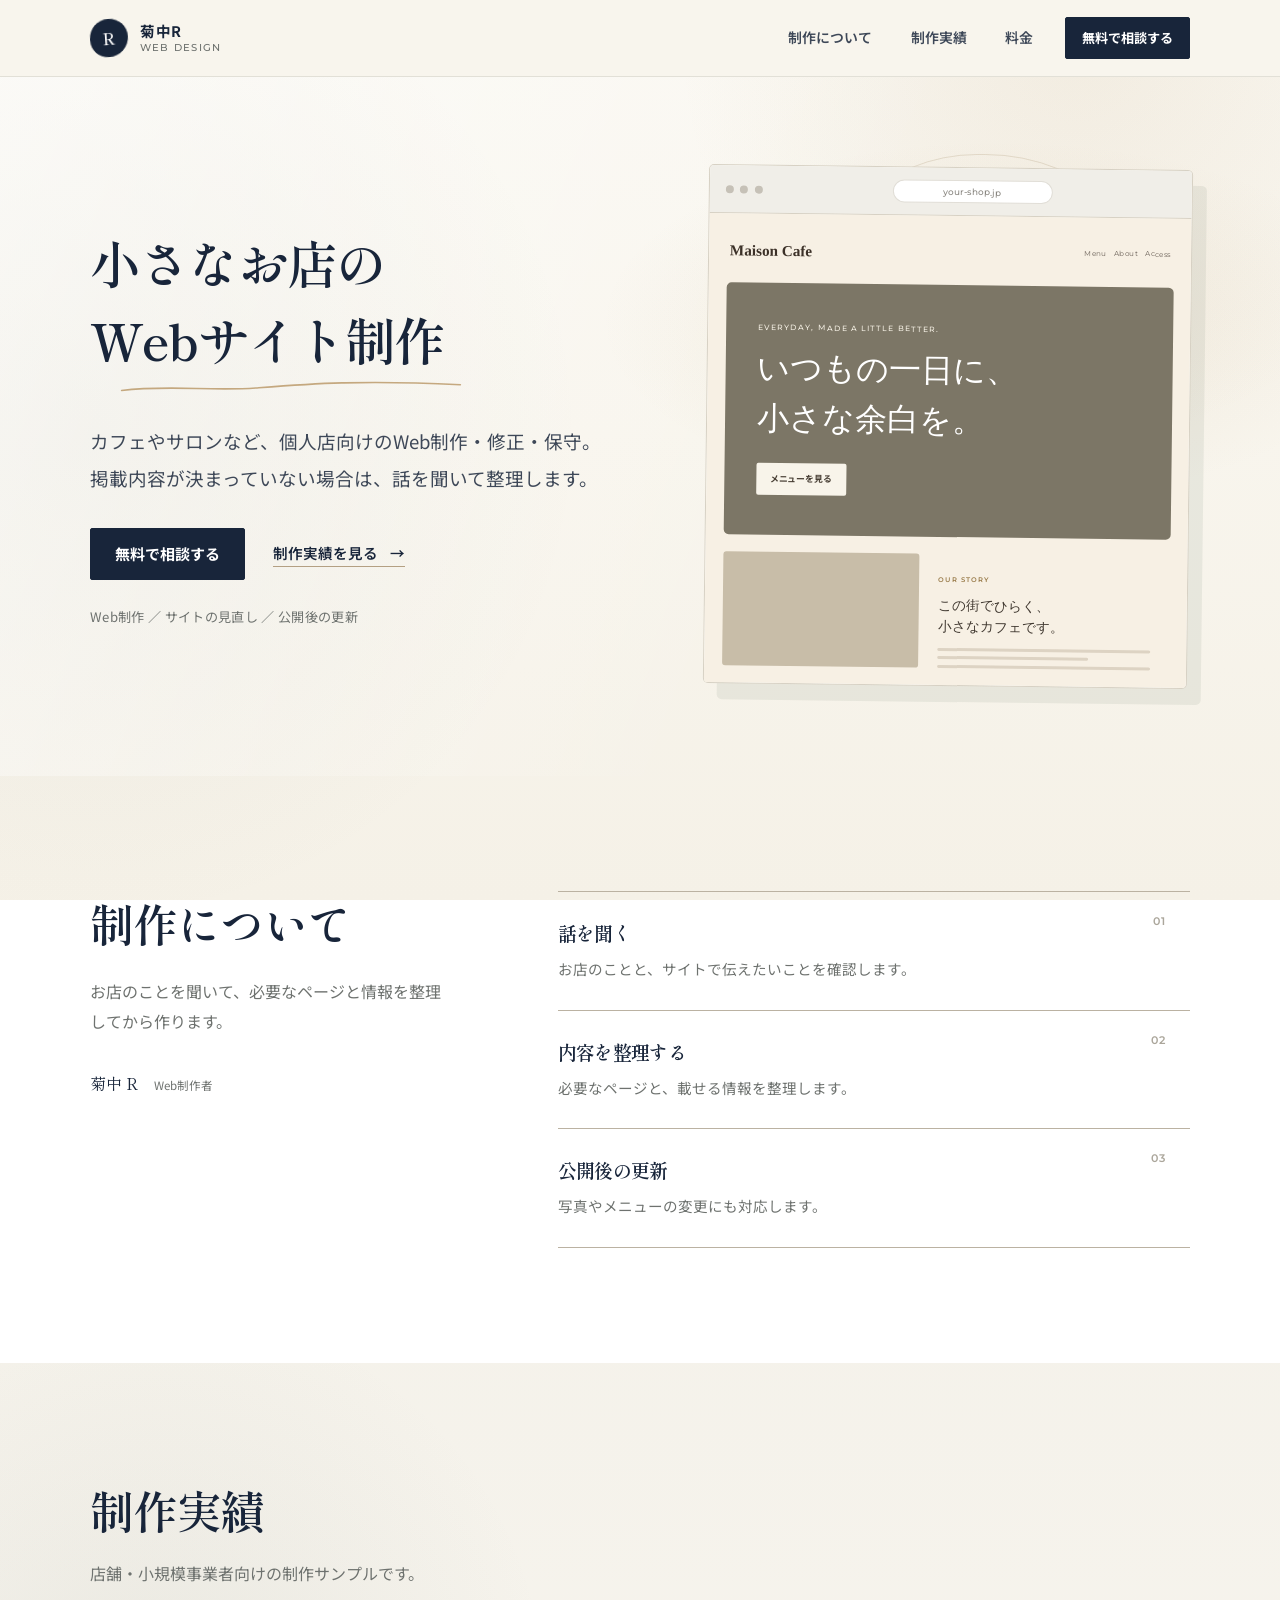
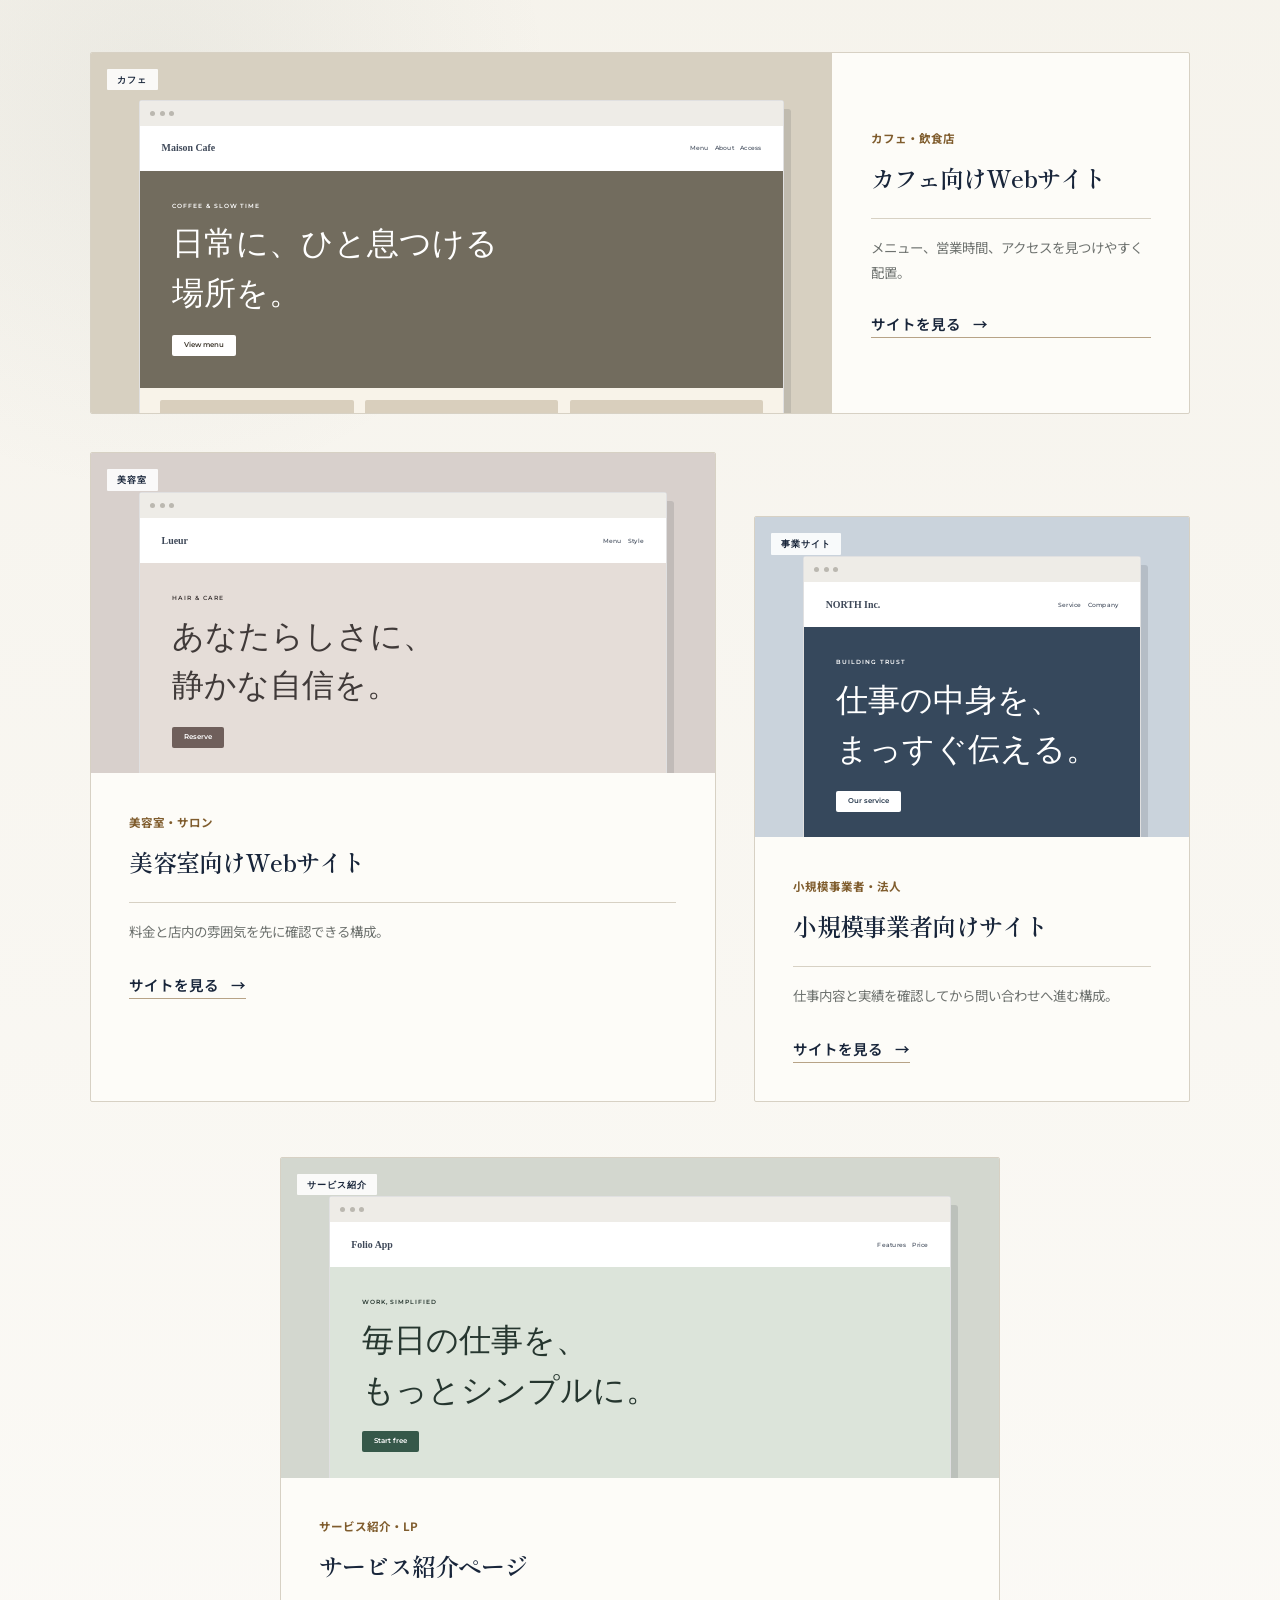
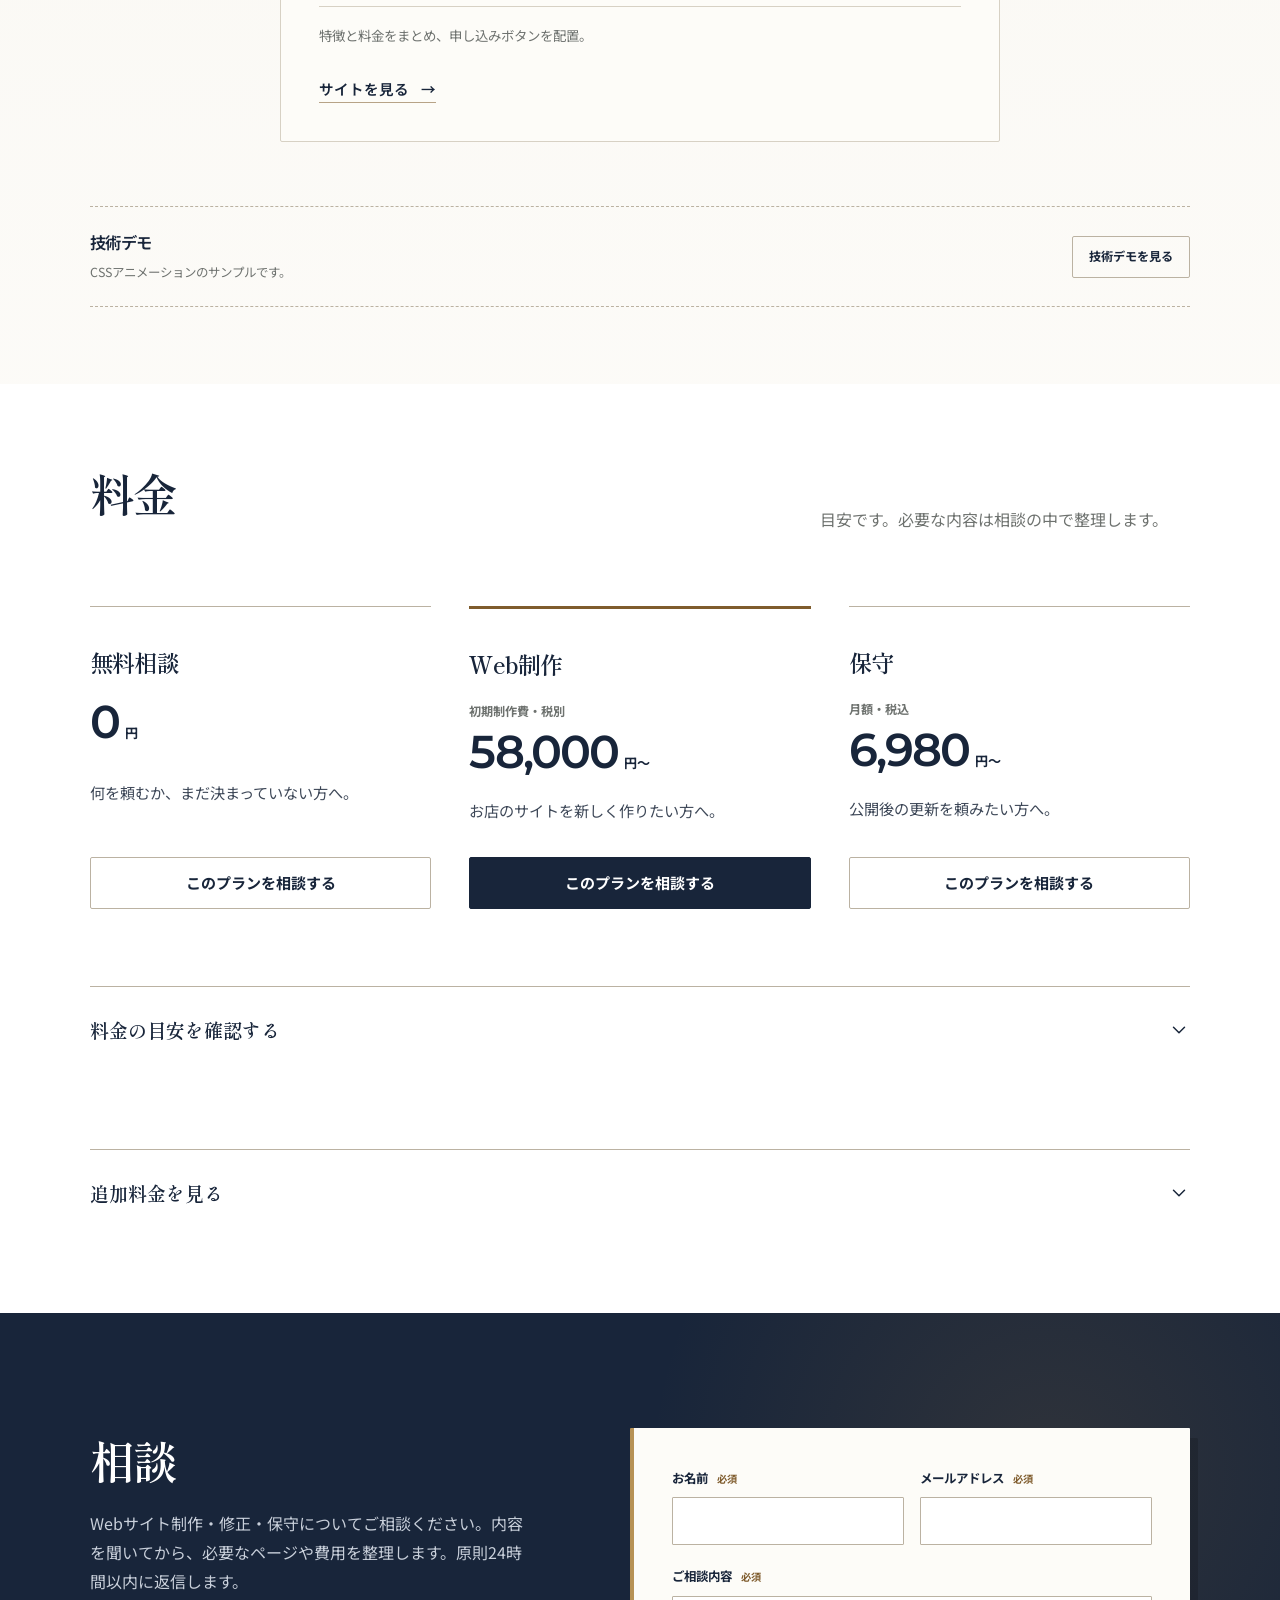
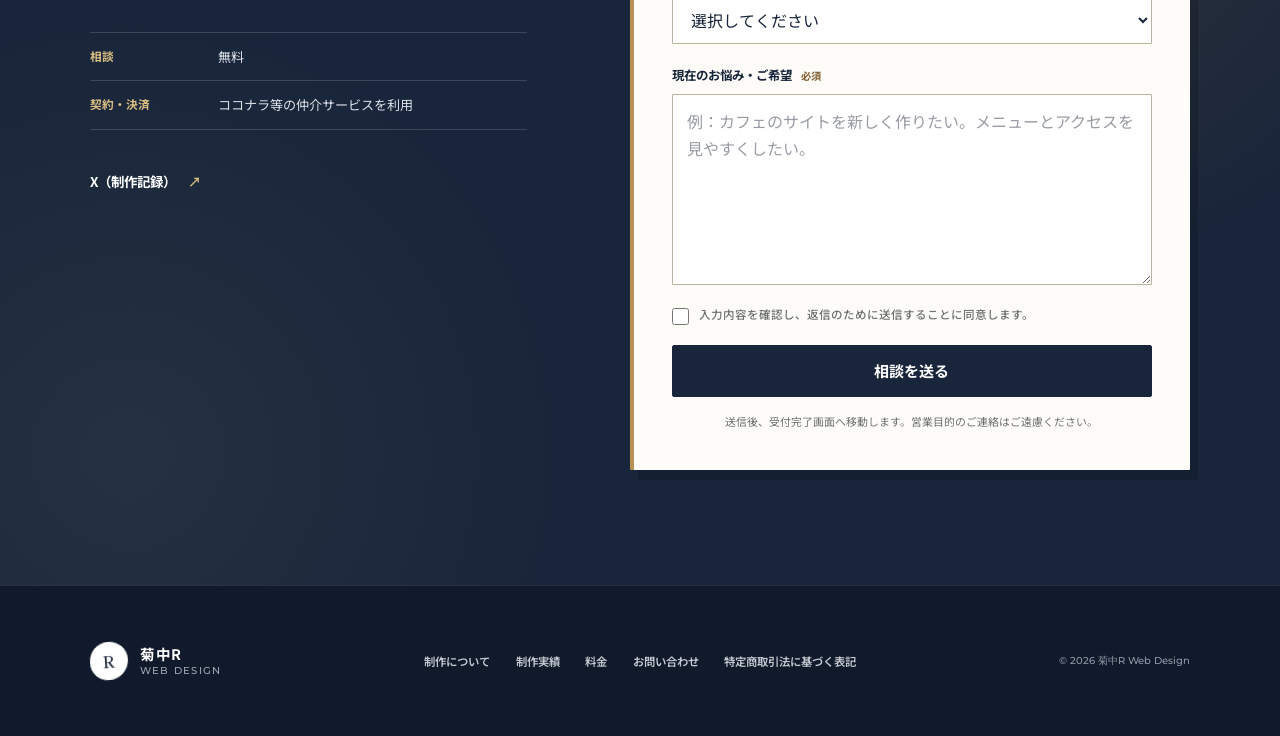
==== commit 0e921619: "進め方削除" ====
--- a/index.html
+++ b/index.html
@@ -35,7 +35,6 @@
           <a href="#about">制作について</a>
           <a href="#works">制作実績</a>
           <a href="#price">料金</a>
-          <a href="#flow">進め方</a>
         </nav>
 
         <a class="button button--small" href="#contact">無料で相談する</a>
@@ -407,23 +406,11 @@
         </div>
       </section>
 
-      <section class="contact-guide" id="flow" aria-labelledby="flow-title">
-        <div class="contact-guide__inner">
-          <h2 id="flow-title">進め方</h2>
-          <ol class="contact-guide__steps">
-            <li><span>01</span>話を聞く</li>
-            <li><span>02</span>内容と費用を決める</li>
-            <li><span>03</span>作る</li>
-            <li><span>04</span>公開する</li>
-          </ol>
-        </div>
-      </section>
-
       <section class="contact" id="contact" aria-labelledby="contact-title">
         <div class="contact__inner">
           <div class="contact__content">
             <h2 id="contact-title">相談</h2>
-            <p>Webサイト制作・修正・保守についてご相談ください。内容を確認して、原則24時間以内に返信します。</p>
+            <p>Webサイト制作・修正・保守についてご相談ください。内容を聞いてから、必要なページや費用を整理します。原則24時間以内に返信します。</p>
 
             <dl class="contact__notes">
               <div>
--- a/styles.css
+++ b/styles.css
@@ -1206,50 +1206,6 @@
   line-height: 1.7;
 }
 
-.contact-guide {
-  padding: clamp(3.5rem, 6vw, 5rem) 0;
-}
-
-.contact-guide__inner {
-  width: min(calc(100% - 2.5rem), var(--container));
-  margin: 0 auto;
-  padding-top: clamp(2rem, 4vw, 3rem);
-  display: grid;
-  grid-template-columns: minmax(160px, 0.35fr) minmax(0, 1.65fr);
-  align-items: center;
-  gap: clamp(3rem, 7vw, 6rem);
-  border-top: 1px solid var(--color-line-strong);
-}
-
-.contact-guide h2 {
-  margin: 0;
-  font-size: clamp(1.8rem, 3vw, 2.35rem);
-}
-
-.contact-guide__steps {
-  margin: 0;
-  padding: 0;
-  display: grid;
-  grid-template-columns: repeat(4, minmax(0, 1fr));
-  gap: clamp(1rem, 3vw, 2.5rem);
-  list-style: none;
-}
-
-.contact-guide__steps li {
-  color: var(--color-ink);
-  font-family: var(--font-display);
-  font-size: 1rem;
-  line-height: 1.6;
-}
-
-.contact-guide__steps span {
-  margin-bottom: 0.75rem;
-  display: block;
-  color: var(--color-accent-dark);
-  font: 600 0.66rem/1 var(--font-en);
-  letter-spacing: 0.12em;
-}
-
 .contact {
   padding: var(--section-space) 0;
   color: #fff;
@@ -1574,12 +1530,6 @@
     min-height: 0;
   }
 
-  .contact-guide__inner {
-    grid-template-columns: 1fr;
-    align-items: start;
-    gap: 2rem;
-  }
-
   .contact__inner {
     grid-template-columns: 1fr;
   }
@@ -1642,7 +1592,6 @@
 
   .hero__inner,
   .section__inner,
-  .contact-guide__inner,
   .contact__inner,
   .site-footer__inner {
     width: min(calc(100% - 1.5rem), var(--container));
@@ -1792,22 +1741,6 @@
 
   .option-groups details {
     padding: 1rem;
-  }
-
-  .contact-guide__steps {
-    grid-template-columns: 1fr;
-    gap: 0.9rem;
-  }
-
-  .contact-guide__steps li {
-    display: grid;
-    grid-template-columns: 3rem 1fr;
-    align-items: baseline;
-    gap: 0.5rem;
-  }
-
-  .contact-guide__steps span {
-    margin: 0;
   }
 
   .contact__inner {
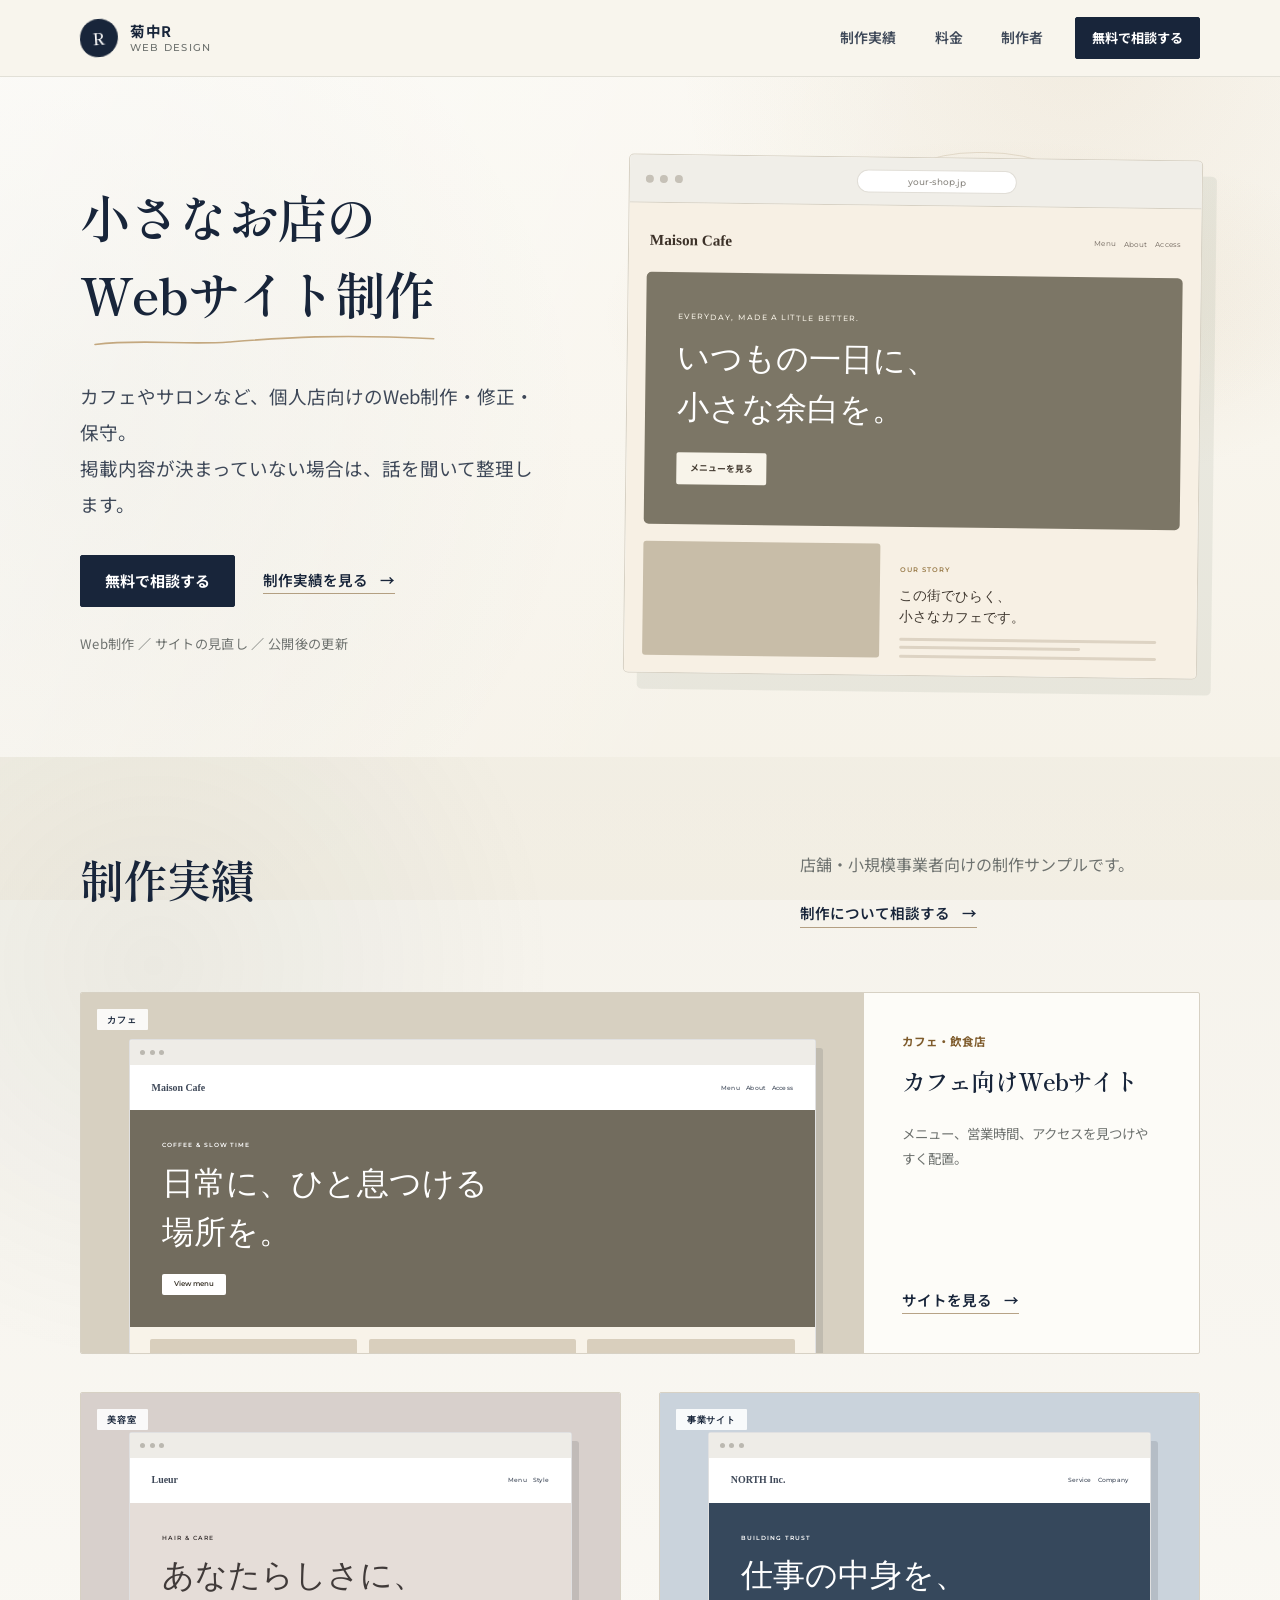
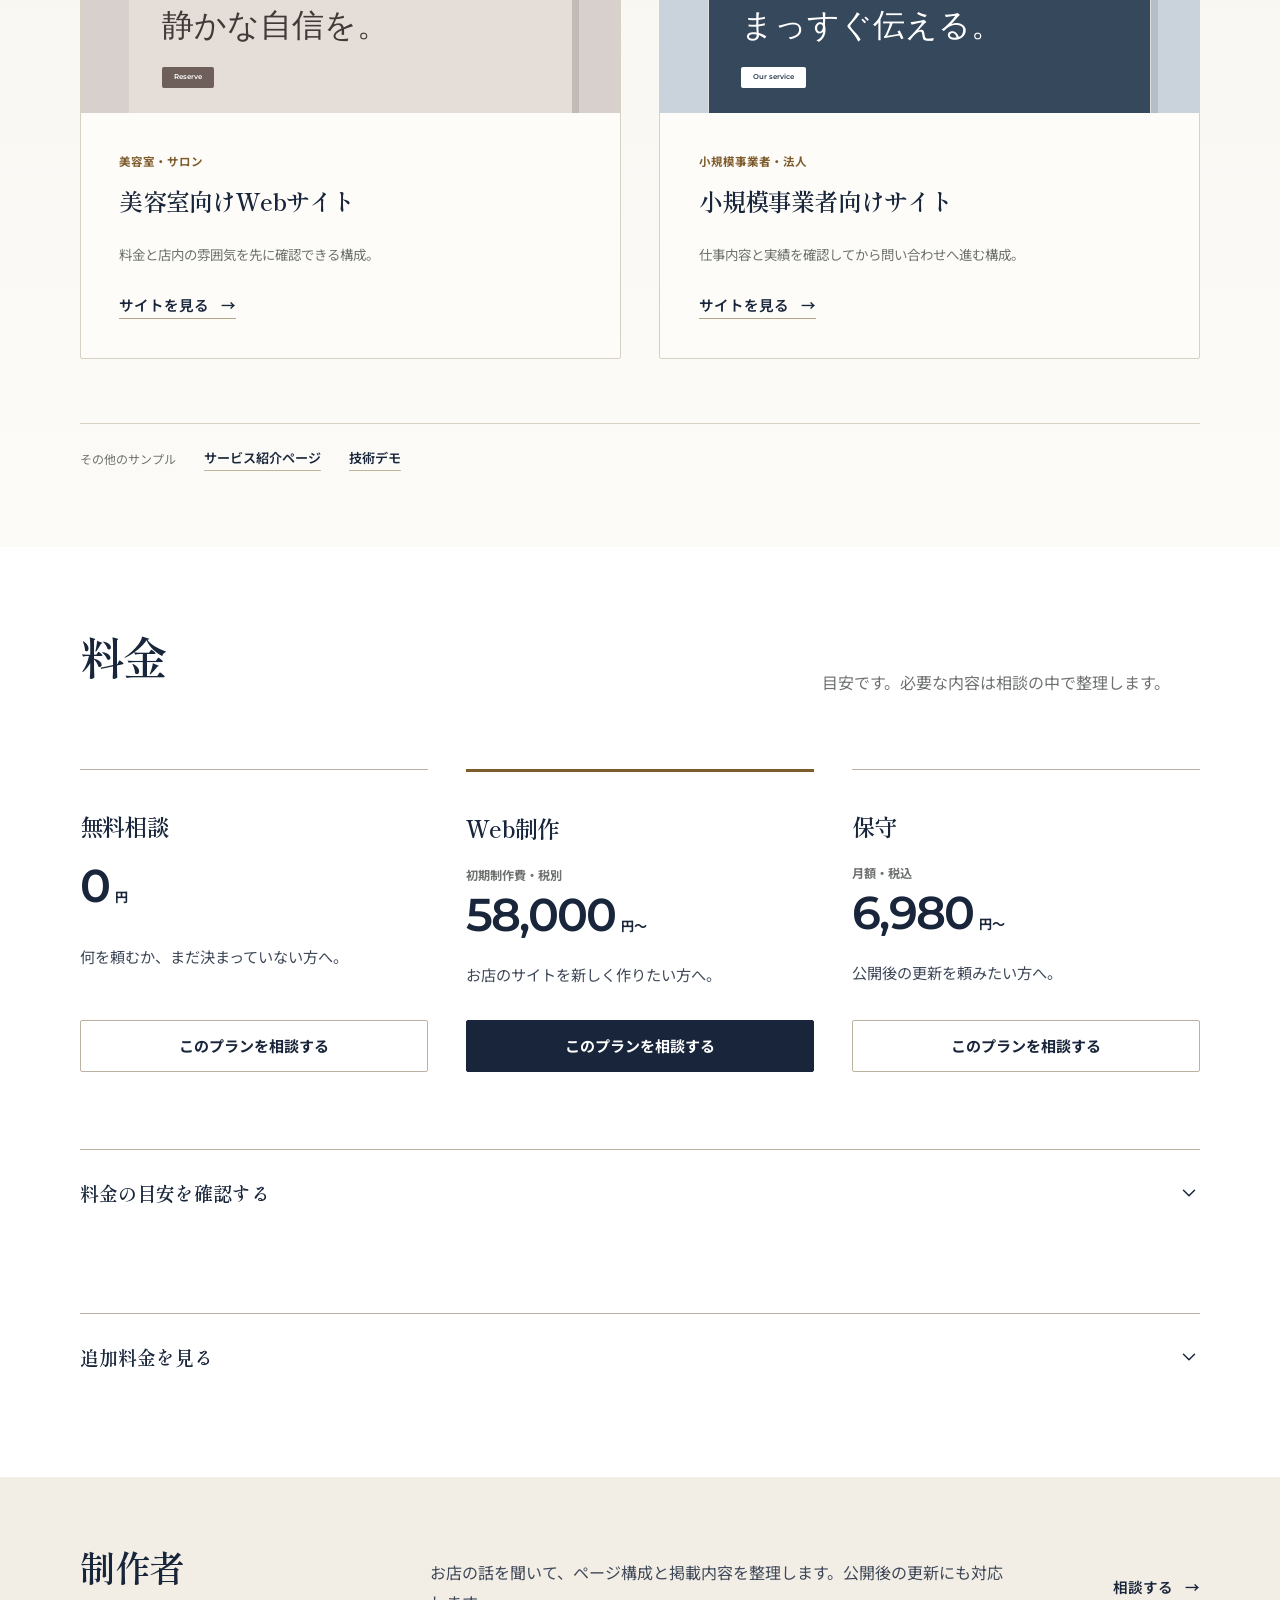
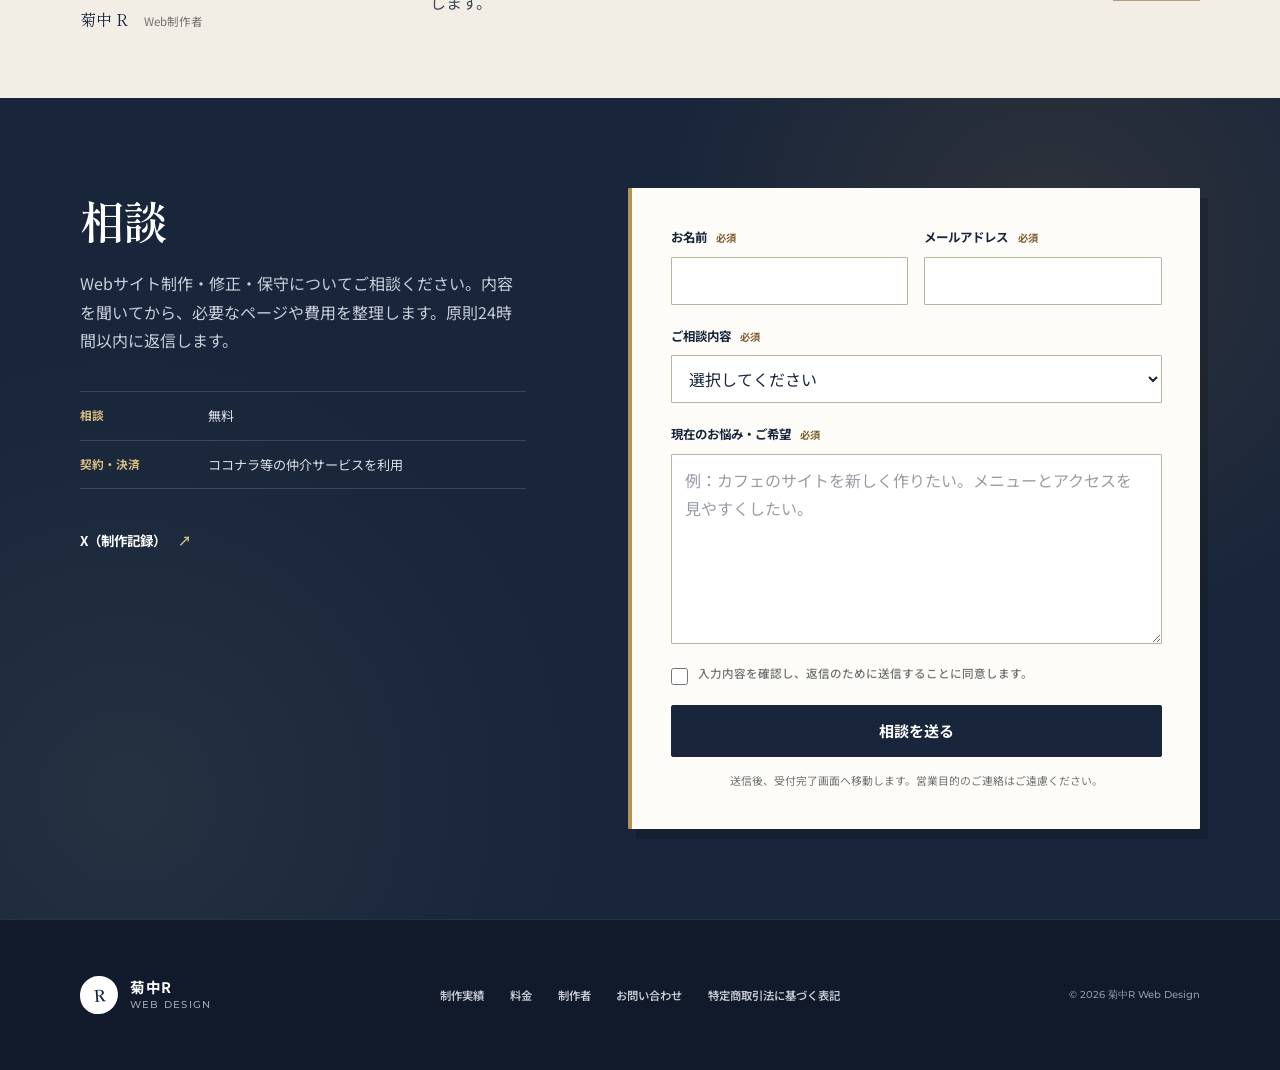
==== commit 8cb60ab3: "人間工学に基づいたサイトに変更" ====
--- a/index.html
+++ b/index.html
@@ -32,9 +32,9 @@
         </a>
 
         <nav class="site-nav" aria-label="主要ナビゲーション">
-          <a href="#about">制作について</a>
           <a href="#works">制作実績</a>
           <a href="#price">料金</a>
+          <a href="#about">制作者</a>
         </nav>
 
         <a class="button button--small" href="#contact">無料で相談する</a>
@@ -98,43 +98,16 @@
         </div>
       </section>
 
-      <section class="section" id="about" aria-labelledby="about-title">
-        <div class="section__inner">
-          <div class="about-layout">
-            <div class="about-intro">
-              <h2 id="about-title">制作について</h2>
-              <p>お店のことを聞いて、必要なページと情報を整理してから作ります。</p>
-              <p class="about-signature">菊中 R <span>Web制作者</span></p>
-            </div>
-
-            <div class="strength-grid">
-              <article class="strength-card">
-                <span class="strength-card__number">01</span>
-                <h3>話を聞く</h3>
-                <p>お店のことと、サイトで伝えたいことを確認します。</p>
-              </article>
-
-              <article class="strength-card">
-                <span class="strength-card__number">02</span>
-                <h3>内容を整理する</h3>
-                <p>必要なページと、載せる情報を整理します。</p>
-              </article>
-
-              <article class="strength-card">
-                <span class="strength-card__number">03</span>
-                <h3>公開後の更新</h3>
-                <p>写真やメニューの変更にも対応します。</p>
-              </article>
-            </div>
-          </div>
-        </div>
-      </section>
-
       <section class="section section--works" id="works" aria-labelledby="works-title">
         <div class="section__inner">
           <div class="section-heading">
-            <h2 id="works-title">制作実績</h2>
-            <p>店舗・小規模事業者向けの制作サンプルです。</p>
+            <div>
+              <h2 id="works-title">制作実績</h2>
+            </div>
+            <div class="section-heading__side">
+              <p>店舗・小規模事業者向けの制作サンプルです。</p>
+              <a class="text-link" href="#contact">制作について相談する <span aria-hidden="true">→</span></a>
+            </div>
           </div>
 
           <div class="works-grid">
@@ -214,39 +187,13 @@
               </div>
             </article>
 
-            <article class="work-card">
-              <a class="work-card__preview work-preview work-preview--lp" href="./lp-template.html" aria-label="サービス紹介LPの制作サンプルを見る">
-                <span class="work-preview__label">サービス紹介</span>
-                <div class="mini-browser">
-                  <div class="mini-browser__bar"><i></i><i></i><i></i></div>
-                  <div class="mini-page mini-page--lp">
-                    <div class="mini-page__nav"><b>Folio App</b><span>Features　Price</span></div>
-                    <div class="mini-page__hero">
-                      <small>WORK, SIMPLIFIED</small>
-                      <strong>毎日の仕事を、<br />もっとシンプルに。</strong>
-                      <em>Start free</em>
-                    </div>
-                  </div>
-                </div>
-              </a>
-              <div class="work-card__body">
-                <p class="work-card__category">サービス紹介・LP</p>
-                <h3>サービス紹介ページ</h3>
-                <p class="work-card__memo">
-                  特徴と料金をまとめ、申し込みボタンを配置。
-                </p>
-                <a class="text-link" href="./lp-template.html">サイトを見る <span aria-hidden="true">→</span></a>
-              </div>
-            </article>
-          </div>
-
-          <aside class="tech-demo">
-            <div>
-              <h3>技術デモ</h3>
-              <p>CSSアニメーションのサンプルです。</p>
-            </div>
-            <a class="button button--outline" href="./pythagora.html">技術デモを見る</a>
-          </aside>
+          </div>
+
+          <div class="works-links">
+            <span>その他のサンプル</span>
+            <a href="./lp-template.html">サービス紹介ページ</a>
+            <a href="./pythagora.html">技術デモ</a>
+          </div>
         </div>
       </section>
 
@@ -406,6 +353,17 @@
         </div>
       </section>
 
+      <section class="profile-band" id="about" aria-labelledby="about-title">
+        <div class="profile-band__inner">
+          <div>
+            <h2 id="about-title">制作者</h2>
+            <p class="about-signature">菊中 R <span>Web制作者</span></p>
+          </div>
+          <p>お店の話を聞いて、ページ構成と掲載内容を整理します。公開後の更新にも対応します。</p>
+          <a class="text-link" href="#contact">相談する <span aria-hidden="true">→</span></a>
+        </div>
+      </section>
+
       <section class="contact" id="contact" aria-labelledby="contact-title">
         <div class="contact__inner">
           <div class="contact__content">
@@ -502,9 +460,9 @@
           </span>
         </a>
         <div class="site-footer__links">
-          <a href="#about">制作について</a>
           <a href="#works">制作実績</a>
           <a href="#price">料金</a>
+          <a href="#about">制作者</a>
           <a href="#contact">お問い合わせ</a>
           <a href="./tokushoho.html">特定商取引法に基づく表記</a>
         </div>
--- a/styles.css
+++ b/styles.css
@@ -16,8 +16,8 @@
   --radius-sm: 3px;
   --radius-md: 7px;
   --radius-lg: 12px;
-  --container: 1100px;
-  --section-space: clamp(5.5rem, 9vw, 8.5rem);
+  --container: 1120px;
+  --section-space: clamp(4.75rem, 7vw, 7rem);
   --font-jp: "Noto Sans JP", sans-serif;
   --font-display: "Shippori Mincho", serif;
   --font-en: "Montserrat", sans-serif;
@@ -326,7 +326,7 @@
 .hero {
   position: relative;
   overflow: hidden;
-  min-height: 680px;
+  min-height: min(680px, calc(100svh - 76px));
   display: flex;
   align-items: center;
   background:
@@ -352,11 +352,11 @@
   position: relative;
   width: min(calc(100% - 2.5rem), var(--container));
   margin: 0 auto;
-  padding: clamp(4rem, 7vw, 6.25rem) 0;
-  display: grid;
-  grid-template-columns: minmax(0, 1fr) minmax(410px, 0.92fr);
+  padding: clamp(3.5rem, 5vw, 5.25rem) 0;
+  display: grid;
+  grid-template-columns: minmax(390px, 0.9fr) minmax(430px, 1.1fr);
   align-items: center;
-  gap: clamp(3rem, 7vw, 6rem);
+  gap: clamp(3rem, 6vw, 5rem);
 }
 
 .hero__content {
@@ -583,27 +583,8 @@
   padding-bottom: 0.5rem;
 }
 
-.about-layout {
-  display: grid;
-  grid-template-columns: minmax(280px, 0.72fr) minmax(0, 1.28fr);
-  align-items: start;
-  gap: clamp(4rem, 9vw, 7rem);
-}
-
-.about-intro {
-  position: sticky;
-  top: 120px;
-}
-
-.about-intro > p:not(.about-signature) {
-  max-width: 360px;
-  margin: 1.25rem 0 0;
-  color: var(--color-muted);
-  line-height: 1.9;
-}
-
 .about-signature {
-  margin: 2rem 0 0;
+  margin: 0.8rem 0 0;
   color: var(--color-ink);
   font-family: var(--font-display);
   font-size: 1rem;
@@ -616,53 +597,27 @@
   font-size: 0.72rem;
 }
 
-.strength-grid {
-  display: grid;
-  grid-template-columns: 1fr;
-}
-
-.strength-card {
-  position: relative;
-  min-height: 0;
-  padding: 1.7rem 3.5rem 1.7rem 0;
-  border-top: 1px solid var(--color-line-strong);
-}
-
-.strength-card:last-child {
-  border-bottom: 1px solid var(--color-line-strong);
-}
-
-.strength-card__number {
-  position: absolute;
-  top: 1.5rem;
-  right: 1.5rem;
-  color: #aba69b;
-  font: 600 0.7rem/1 var(--font-en);
-  letter-spacing: 0.1em;
-}
-
-.strength-card h3 {
-  max-width: 260px;
-  margin-bottom: 0.55rem;
-  font-family: var(--font-display);
-  font-size: 1.18rem;
-}
-
-.strength-card p {
-  max-width: 500px;
-  margin-bottom: 0;
-  color: var(--color-muted);
-  font-size: 0.91rem;
-  line-height: 1.8;
-}
-
 .section--works {
+  padding-top: clamp(4.75rem, 7vw, 6.75rem);
   padding-bottom: clamp(4.5rem, 6vw, 6rem);
   background:
     radial-gradient(circle at 12% 15%, rgba(104, 114, 102, 0.08), transparent 25rem),
     linear-gradient(180deg, rgba(240, 236, 225, 0.68), rgba(248, 245, 237, 0.42));
 }
 
+.section--works .section-heading {
+  max-width: none;
+  display: grid;
+  grid-template-columns: minmax(0, 0.85fr) minmax(320px, 0.55fr);
+  align-items: end;
+  gap: clamp(3rem, 8vw, 7rem);
+}
+
+.section-heading__side p {
+  margin-bottom: 1.2rem;
+  color: var(--color-muted);
+}
+
 #price {
   padding-top: clamp(4.5rem, 6vw, 6rem);
   padding-bottom: clamp(4.5rem, 6vw, 6rem);
@@ -670,12 +625,14 @@
 
 .works-grid {
   display: grid;
-  grid-template-columns: repeat(12, minmax(0, 1fr));
+  grid-template-columns: repeat(auto-fit, minmax(min(100%, 420px), 1fr));
   gap: clamp(1.75rem, 3vw, 2.75rem);
 }
 
 .work-card {
   overflow: hidden;
+  display: grid;
+  grid-template-rows: auto 1fr;
   background: var(--color-surface);
   border: 1px solid var(--color-line);
   border-radius: 2px;
@@ -684,22 +641,8 @@
 
 .work-card--wide {
   grid-column: 1 / -1;
-  display: grid;
-  grid-template-columns: minmax(0, 1.35fr) minmax(340px, 0.65fr);
-}
-
-.work-card:nth-child(2) {
-  grid-column: 1 / span 7;
-}
-
-.work-card:nth-child(3) {
-  grid-column: 8 / -1;
-  margin-top: 4rem;
-}
-
-.work-card:nth-child(4) {
-  grid-column: 3 / span 8;
-  margin-top: 1rem;
+  grid-template-columns: minmax(0, 1.4fr) minmax(320px, 0.6fr);
+  grid-template-rows: 1fr;
 }
 
 .work-card__preview {
@@ -727,10 +670,6 @@
 
 .work-preview--corporate {
   background: #cad3dc;
-}
-
-.work-preview--lp {
-  background: #d3d7cf;
 }
 
 .work-preview__label {
@@ -860,16 +799,6 @@
   color: #26384c;
 }
 
-.mini-page--lp .mini-page__hero {
-  color: #26362f;
-  background: #dce4da;
-}
-
-.mini-page--lp .mini-page__hero em {
-  color: #fff;
-  background: #365849;
-}
-
 .mini-page__columns {
   height: 50px;
   padding: 0.75rem 1.25rem;
@@ -886,11 +815,11 @@
 
 .work-card__body {
   padding: clamp(1.6rem, 3vw, 2.5rem);
-}
-
-.work-card--wide .work-card__body {
   display: flex;
   flex-direction: column;
+}
+
+.work-card--wide .work-card__body {
   justify-content: center;
 }
 
@@ -907,41 +836,16 @@
   font-size: clamp(1.2rem, 2vw, 1.5rem);
 }
 
-.work-card__details {
-  margin-bottom: 1.5rem;
-}
-
-.work-card__details > div {
-  padding: 0.75rem 0;
-  display: grid;
-  grid-template-columns: 5.5rem 1fr;
-  gap: 0.75rem;
-  border-top: 1px solid var(--color-line);
-}
-
-.work-card__details > div:last-child {
-  border-bottom: 1px solid var(--color-line);
-}
-
-.work-card__details dt {
-  color: var(--color-muted);
-  font-size: 0.72rem;
-  font-weight: 700;
-}
-
-.work-card__details dd {
-  color: var(--color-text);
-  font-size: 0.8rem;
-  line-height: 1.7;
-}
-
 .work-card__memo {
   margin-bottom: 1.6rem;
-  padding-top: 1rem;
   color: var(--color-muted);
-  border-top: 1px solid var(--color-line);
   font-size: 0.84rem;
   line-height: 1.85;
+}
+
+.work-card__body .text-link {
+  align-self: flex-start;
+  margin-top: auto;
 }
 
 .work-card__memo strong {
@@ -949,33 +853,26 @@
   font-weight: 700;
 }
 
-.tech-demo {
+.works-links {
   margin-top: clamp(2.5rem, 5vw, 4rem);
-  padding: 1.4rem 0;
+  padding-top: 1.4rem;
   display: flex;
   align-items: center;
-  justify-content: space-between;
-  gap: 2rem;
-  border-top: 1px dashed var(--color-line-strong);
-  border-bottom: 1px dashed var(--color-line-strong);
-}
-
-.tech-demo h3 {
-  margin-bottom: 0.45rem;
-  font-size: 1.02rem;
-}
-
-.tech-demo p:last-child {
-  max-width: 700px;
-  margin-bottom: 0;
+  flex-wrap: wrap;
+  gap: 0.75rem 1.75rem;
+  border-top: 1px solid var(--color-line);
+}
+
+.works-links span {
   color: var(--color-muted);
-  font-size: 0.78rem;
-}
-
-.tech-demo .button {
-  min-height: 42px;
-  padding: 0.65rem 1rem;
-  font-size: 0.76rem;
+  font-size: 0.75rem;
+}
+
+.works-links a {
+  color: var(--color-ink);
+  border-bottom: 1px solid rgba(127, 92, 45, 0.45);
+  font-size: 0.82rem;
+  font-weight: 600;
 }
 
 .price-grid {
@@ -986,7 +883,7 @@
 }
 
 .price-grid--simple {
-  grid-template-columns: repeat(3, minmax(0, 1fr));
+  grid-template-columns: repeat(auto-fit, minmax(min(100%, 290px), 1fr));
   gap: clamp(1.5rem, 3vw, 2.5rem);
 }
 
@@ -1206,8 +1103,34 @@
   line-height: 1.7;
 }
 
+.profile-band {
+  padding: clamp(2.75rem, 5vw, 4.25rem) 0;
+  background: rgba(232, 226, 213, 0.58);
+}
+
+.profile-band__inner {
+  width: min(calc(100% - 2.5rem), var(--container));
+  margin: 0 auto;
+  display: grid;
+  grid-template-columns: minmax(180px, 0.45fr) minmax(360px, 1fr) auto;
+  align-items: center;
+  gap: clamp(2.5rem, 6vw, 5rem);
+}
+
+.profile-band h2 {
+  margin: 0;
+  font-size: clamp(1.75rem, 2.8vw, 2.35rem);
+}
+
+.profile-band__inner > p {
+  max-width: 580px;
+  margin: 0;
+  color: var(--color-text);
+  line-height: 1.9;
+}
+
 .contact {
-  padding: var(--section-space) 0;
+  padding: clamp(4.75rem, 7vw, 6.5rem) 0;
   color: #fff;
   background:
     radial-gradient(circle at 82% 18%, rgba(166, 122, 59, 0.16), transparent 25rem),
@@ -1463,42 +1386,19 @@
     gap: 1rem;
   }
 
-  .about-layout {
+  .section--works .section-heading {
     grid-template-columns: 1fr;
-    gap: 2.75rem;
-  }
-
-  .about-intro {
-    position: static;
-  }
-
-  .strength-card {
-    min-height: 0;
-    padding: 1.7rem 3.5rem 1.7rem 0;
-  }
-
-  .strength-card:nth-child(2),
-  .strength-card:nth-child(3) {
-    margin-top: 0;
+    gap: 1.25rem;
   }
 
   .works-grid {
     grid-template-columns: repeat(2, minmax(0, 1fr));
   }
 
-  .work-card:nth-child(2),
-  .work-card:nth-child(3),
-  .work-card:nth-child(4) {
-    grid-column: auto;
-    margin-top: 0;
-  }
-
   .work-card--wide {
     grid-column: 1 / -1;
-  }
-
-  .work-card--wide {
     grid-template-columns: 1fr;
+    grid-template-rows: auto 1fr;
   }
 
   .work-card--wide .work-preview {
@@ -1528,6 +1428,16 @@
 
   .price-card__description {
     min-height: 0;
+  }
+
+  .profile-band__inner {
+    grid-template-columns: minmax(180px, 0.5fr) minmax(0, 1fr);
+    gap: 2rem 3rem;
+  }
+
+  .profile-band__inner .text-link {
+    grid-column: 2;
+    justify-self: start;
   }
 
   .contact__inner {
@@ -1592,6 +1502,7 @@
 
   .hero__inner,
   .section__inner,
+  .profile-band__inner,
   .contact__inner,
   .site-footer__inner {
     width: min(calc(100% - 1.5rem), var(--container));
@@ -1655,31 +1566,12 @@
     min-height: 80px;
   }
 
-  .strength-grid {
-    grid-template-columns: 1fr;
-  }
-
-  .strength-card {
-    min-height: auto;
-    margin: 0 !important;
-    padding: 2rem 0;
-  }
-
-  .strength-card + .strength-card {
-    border-top: 1px solid var(--color-line);
-    border-left: 0;
-  }
-
   .works-grid {
     grid-template-columns: 1fr;
   }
 
-  .work-card--wide,
-  .work-card:nth-child(2),
-  .work-card:nth-child(3),
-  .work-card:nth-child(4) {
+  .work-card--wide {
     grid-column: auto;
-    margin-top: 0;
   }
 
   .work-preview,
@@ -1689,8 +1581,9 @@
   }
 
   .mini-browser {
+    top: 3rem;
     right: 1rem;
-    bottom: -1.5rem;
+    bottom: auto;
     left: 1rem;
   }
 
@@ -1701,15 +1594,6 @@
 
   .mini-page__hero strong {
     font-size: 1.15rem;
-  }
-
-  .tech-demo {
-    align-items: flex-start;
-    flex-direction: column;
-  }
-
-  .tech-demo .button {
-    width: 100%;
   }
 
   .price-card {
@@ -1741,6 +1625,15 @@
 
   .option-groups details {
     padding: 1rem;
+  }
+
+  .profile-band__inner {
+    grid-template-columns: 1fr;
+    gap: 1.25rem;
+  }
+
+  .profile-band__inner .text-link {
+    grid-column: auto;
   }
 
   .contact__inner {
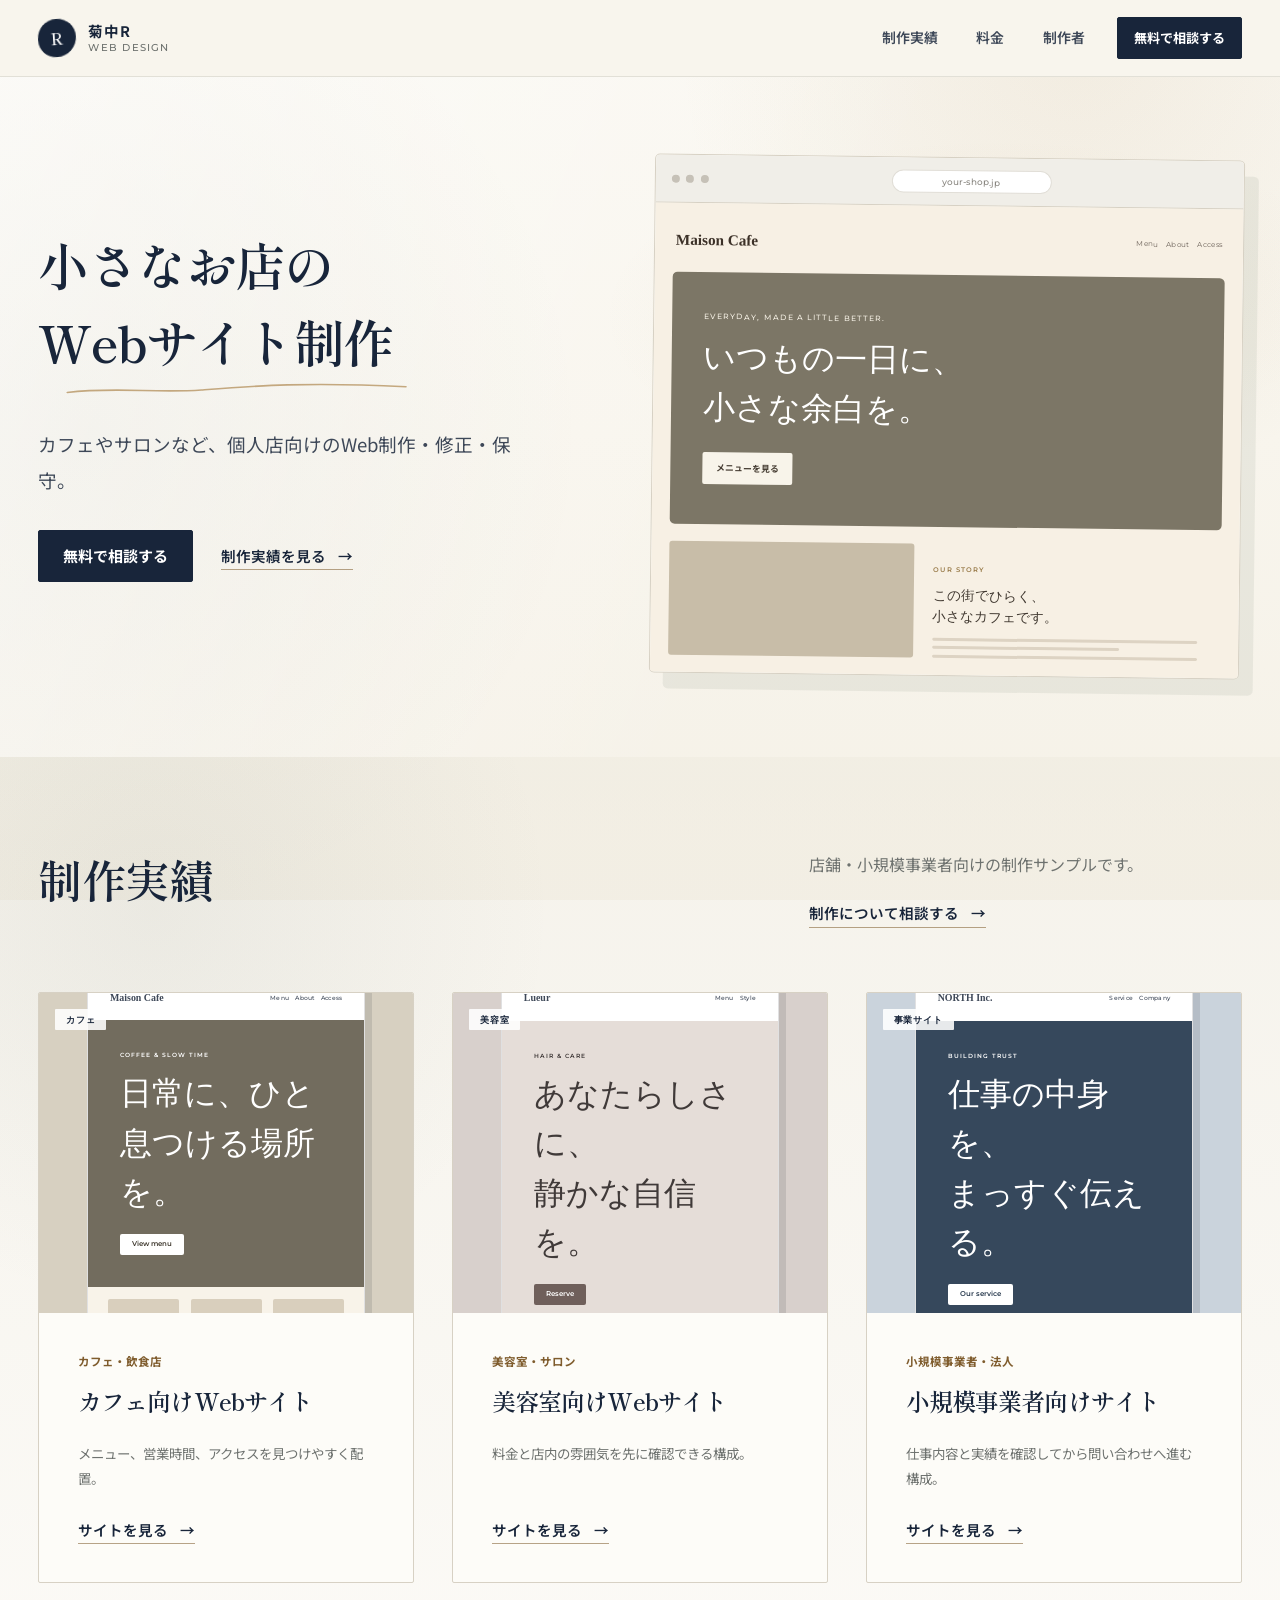
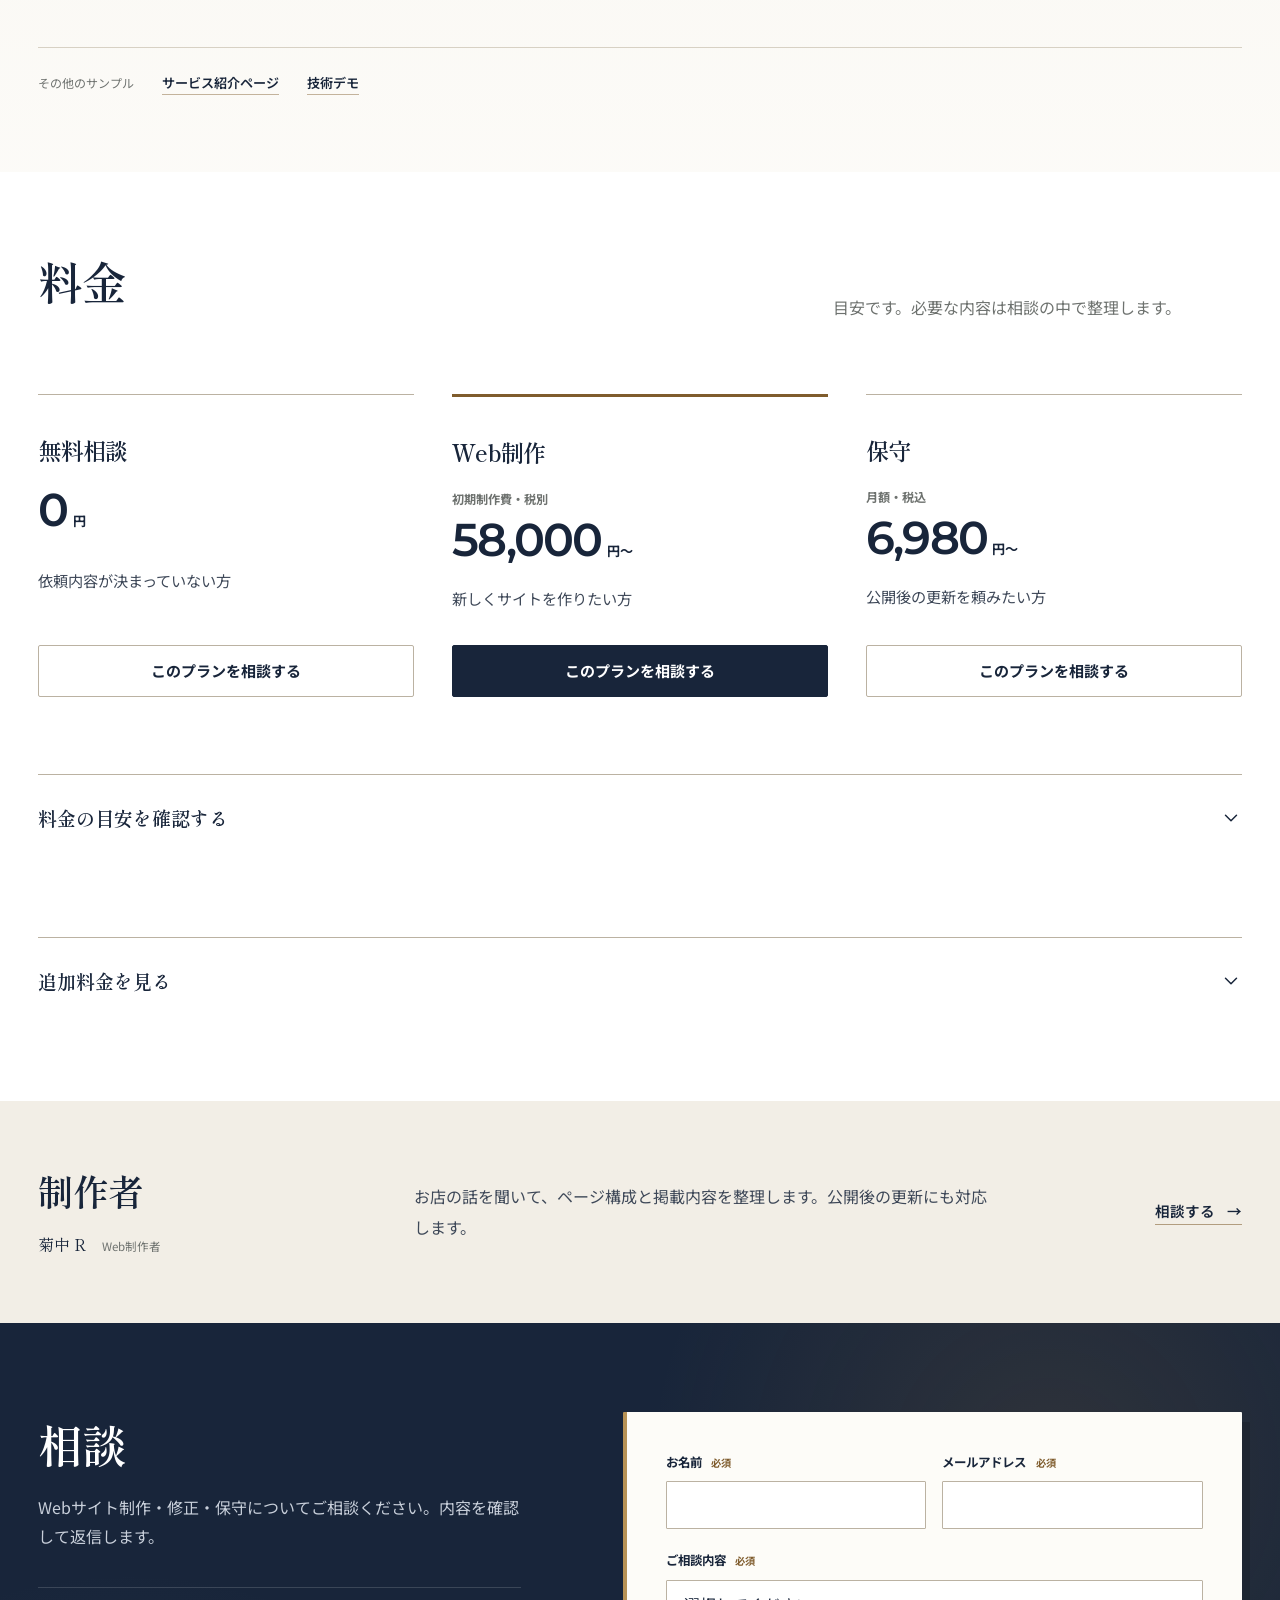
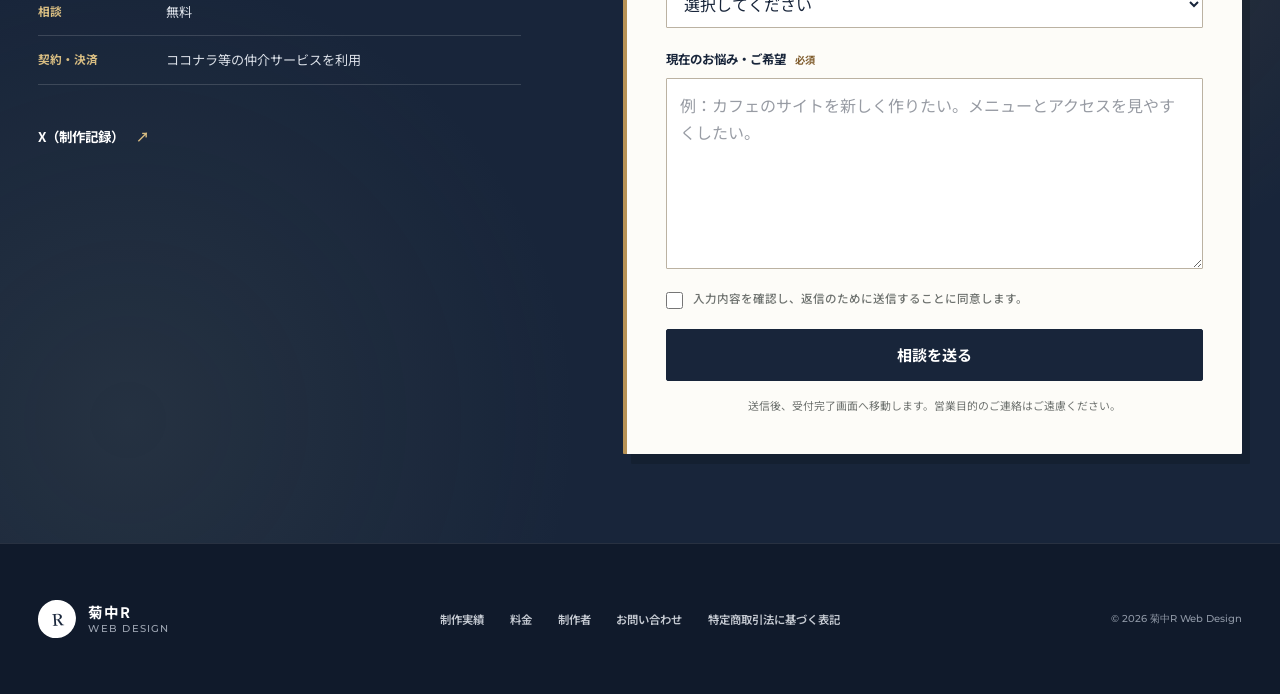
==== commit 63f2df4c: "PCに最適化" ====
--- a/index.html
+++ b/index.html
@@ -53,8 +53,7 @@
               <path d="M3 14c58-7 108 1 164-3 65-5 126-10 250-4" />
             </svg>
             <p class="hero__lead">
-              カフェやサロンなど、個人店向けのWeb制作・修正・保守。<br />
-              掲載内容が決まっていない場合は、話を聞いて整理します。
+              カフェやサロンなど、個人店向けのWeb制作・修正・保守。
             </p>
 
             <div class="hero__actions">
@@ -64,8 +63,6 @@
                 <span aria-hidden="true">→</span>
               </a>
             </div>
-
-            <p class="hero__scope">Web制作 ／ サイトの見直し ／ 公開後の更新</p>
           </div>
 
           <div class="hero-preview" aria-label="店舗Webサイトの制作イメージ">
@@ -111,7 +108,7 @@
           </div>
 
           <div class="works-grid">
-            <article class="work-card work-card--wide">
+            <article class="work-card">
               <a class="work-card__preview work-preview work-preview--cafe" href="./cafe-template.html" aria-label="カフェ向けWebサイトの制作サンプルを見る">
                 <span class="work-preview__label">カフェ</span>
                 <div class="mini-browser">
@@ -211,7 +208,7 @@
               <h3>無料相談</h3>
               <p class="price-card__price"><strong>0</strong><span>円</span></p>
               <p class="price-card__description">
-                何を頼むか、まだ決まっていない方へ。
+                依頼内容が決まっていない方
               </p>
               <a class="button button--outline button--full" href="#contact" data-inquiry="無料相談">このプランを相談する</a>
             </article>
@@ -223,7 +220,7 @@
                 <strong>58,000</strong><span>円〜</span>
               </p>
               <p class="price-card__description">
-                お店のサイトを新しく作りたい方へ。
+                新しくサイトを作りたい方
               </p>
               <a class="button button--full" href="#contact" data-inquiry="Web制作">このプランを相談する</a>
             </article>
@@ -235,7 +232,7 @@
                 <strong>6,980</strong><span>円〜</span>
               </p>
               <p class="price-card__description">
-                公開後の更新を頼みたい方へ。
+                公開後の更新を頼みたい方
               </p>
               <a class="button button--outline button--full" href="#contact" data-inquiry="保守">このプランを相談する</a>
             </article>
@@ -368,7 +365,7 @@
         <div class="contact__inner">
           <div class="contact__content">
             <h2 id="contact-title">相談</h2>
-            <p>Webサイト制作・修正・保守についてご相談ください。内容を聞いてから、必要なページや費用を整理します。原則24時間以内に返信します。</p>
+            <p>Webサイト制作・修正・保守についてご相談ください。内容を確認して返信します。</p>
 
             <dl class="contact__notes">
               <div>
--- a/styles.css
+++ b/styles.css
@@ -16,7 +16,7 @@
   --radius-sm: 3px;
   --radius-md: 7px;
   --radius-lg: 12px;
-  --container: 1120px;
+  --container: 1240px;
   --section-space: clamp(4.75rem, 7vw, 7rem);
   --font-jp: "Noto Sans JP", sans-serif;
   --font-display: "Shippori Mincho", serif;
@@ -169,7 +169,7 @@
 }
 
 .site-header__inner {
-  width: min(calc(100% - 2.5rem), var(--container));
+  width: min(calc(100% - clamp(2.5rem, 6vw, 6rem)), var(--container));
   min-height: 76px;
   margin: 0 auto;
   display: flex;
@@ -330,27 +330,13 @@
   display: flex;
   align-items: center;
   background:
-    radial-gradient(ellipse at 78% 35%, rgba(166, 122, 59, 0.1), transparent 25rem),
+    radial-gradient(ellipse at 78% 35%, rgba(166, 122, 59, 0.07), transparent 25rem),
     linear-gradient(112deg, rgba(255, 255, 255, 0.5), transparent 62%);
-}
-
-.hero::before {
-  position: absolute;
-  top: 11%;
-  right: 8%;
-  width: 29vw;
-  height: 29vw;
-  max-width: 520px;
-  max-height: 520px;
-  border: 1px solid rgba(127, 92, 45, 0.16);
-  border-radius: 47% 53% 45% 55%;
-  content: "";
-  pointer-events: none;
 }
 
 .hero__inner {
   position: relative;
-  width: min(calc(100% - 2.5rem), var(--container));
+  width: min(calc(100% - clamp(2.5rem, 6vw, 6rem)), var(--container));
   margin: 0 auto;
   padding: clamp(3.5rem, 5vw, 5.25rem) 0;
   display: grid;
@@ -390,16 +376,11 @@
   gap: 1.75rem;
 }
 
-.hero__scope {
-  margin: 0;
-  color: var(--color-muted);
-  font-size: 0.82rem;
-  letter-spacing: 0.025em;
-}
-
 .hero-preview {
   position: relative;
   z-index: 1;
+  width: min(100%, 590px);
+  justify-self: end;
 }
 
 .browser-frame {
@@ -556,7 +537,7 @@
 }
 
 .section__inner {
-  width: min(calc(100% - 2.5rem), var(--container));
+  width: min(calc(100% - clamp(2.5rem, 6vw, 6rem)), var(--container));
   margin: 0 auto;
 }
 
@@ -625,7 +606,7 @@
 
 .works-grid {
   display: grid;
-  grid-template-columns: repeat(auto-fit, minmax(min(100%, 420px), 1fr));
+  grid-template-columns: repeat(auto-fit, minmax(min(100%, 320px), 1fr));
   gap: clamp(1.75rem, 3vw, 2.75rem);
 }
 
@@ -639,12 +620,6 @@
   box-shadow: none;
 }
 
-.work-card--wide {
-  grid-column: 1 / -1;
-  grid-template-columns: minmax(0, 1.4fr) minmax(320px, 0.6fr);
-  grid-template-rows: 1fr;
-}
-
 .work-card__preview {
   display: block;
 }
@@ -656,7 +631,7 @@
   overflow: hidden;
 }
 
-.work-card:not(.work-card--wide) .work-preview {
+.work-card .work-preview {
   min-height: 320px;
 }
 
@@ -819,10 +794,6 @@
   flex-direction: column;
 }
 
-.work-card--wide .work-card__body {
-  justify-content: center;
-}
-
 .work-card__category {
   margin-bottom: 0.7rem;
   color: var(--color-accent-dark);
@@ -1109,7 +1080,7 @@
 }
 
 .profile-band__inner {
-  width: min(calc(100% - 2.5rem), var(--container));
+  width: min(calc(100% - clamp(2.5rem, 6vw, 6rem)), var(--container));
   margin: 0 auto;
   display: grid;
   grid-template-columns: minmax(180px, 0.45fr) minmax(360px, 1fr) auto;
@@ -1139,7 +1110,7 @@
 }
 
 .contact__inner {
-  width: min(calc(100% - 2.5rem), var(--container));
+  width: min(calc(100% - clamp(2.5rem, 6vw, 6rem)), var(--container));
   margin: 0 auto;
   display: grid;
   grid-template-columns: minmax(0, 0.78fr) minmax(480px, 1fr);
@@ -1317,7 +1288,7 @@
 }
 
 .site-footer__inner {
-  width: min(calc(100% - 2.5rem), var(--container));
+  width: min(calc(100% - clamp(2.5rem, 6vw, 6rem)), var(--container));
   min-height: 150px;
   margin: 0 auto;
   display: grid;
@@ -1393,16 +1364,6 @@
 
   .works-grid {
     grid-template-columns: repeat(2, minmax(0, 1fr));
-  }
-
-  .work-card--wide {
-    grid-column: 1 / -1;
-    grid-template-columns: 1fr;
-    grid-template-rows: auto 1fr;
-  }
-
-  .work-card--wide .work-preview {
-    min-height: 340px;
   }
 
   .price-grid {
@@ -1513,10 +1474,6 @@
     gap: 3rem;
   }
 
-  .hero::before {
-    display: none;
-  }
-
   .hero__lead {
     line-height: 1.85;
   }
@@ -1570,13 +1527,7 @@
     grid-template-columns: 1fr;
   }
 
-  .work-card--wide {
-    grid-column: auto;
-  }
-
-  .work-preview,
-  .work-card:not(.work-card--wide) .work-preview,
-  .work-card--wide .work-preview {
+  .work-card .work-preview {
     min-height: 260px;
   }
 
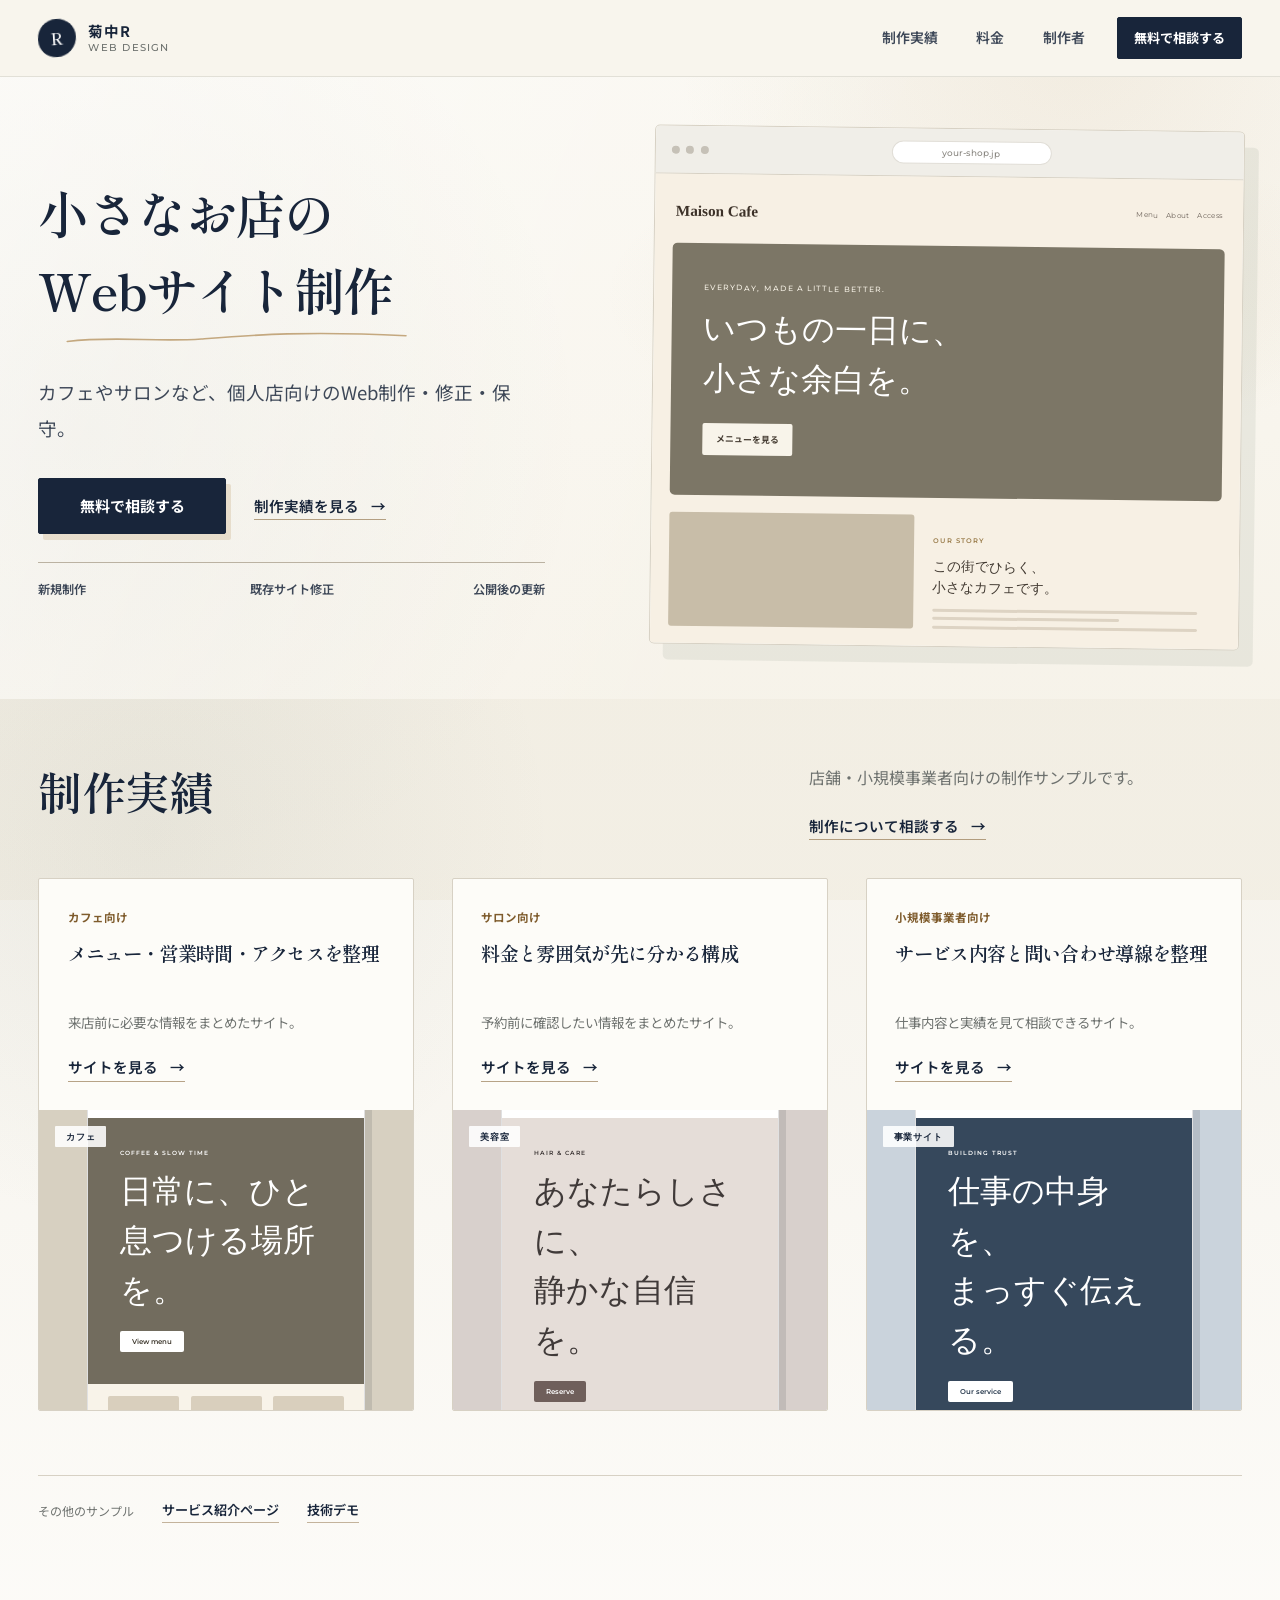
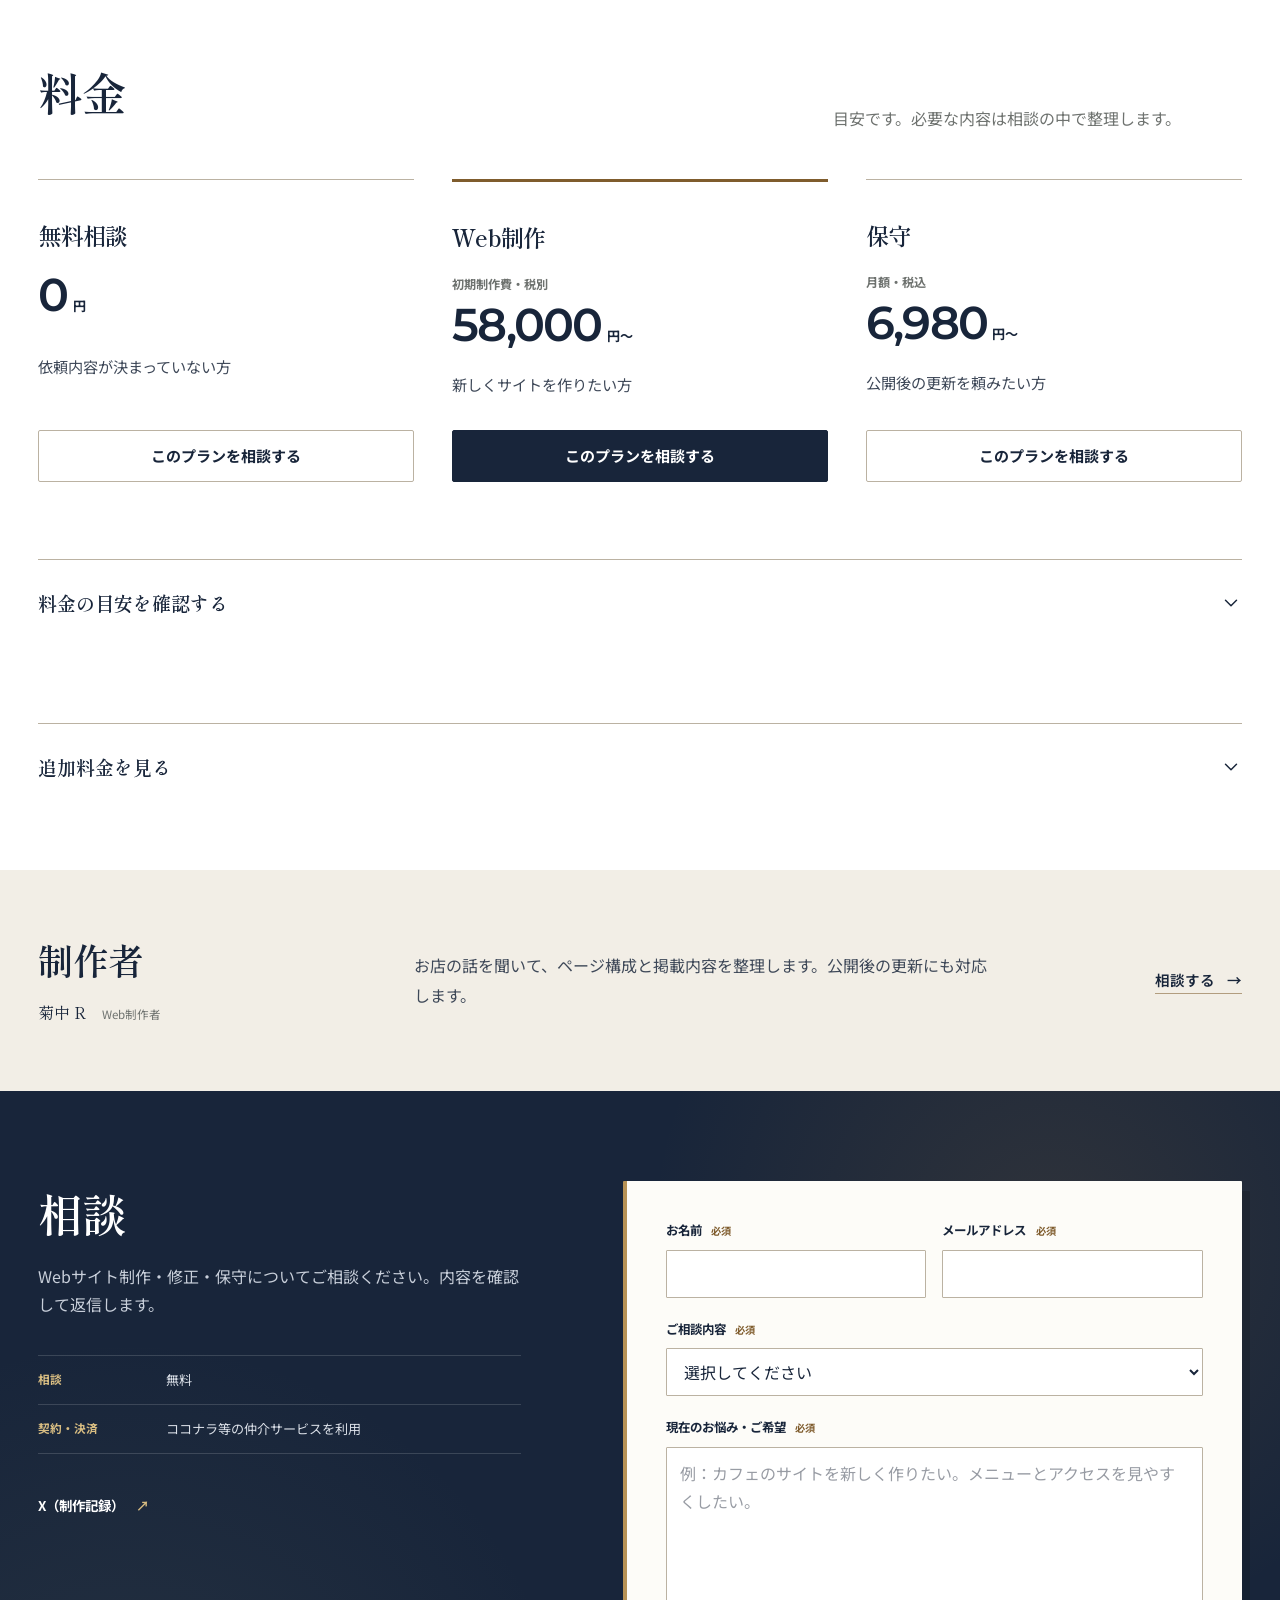
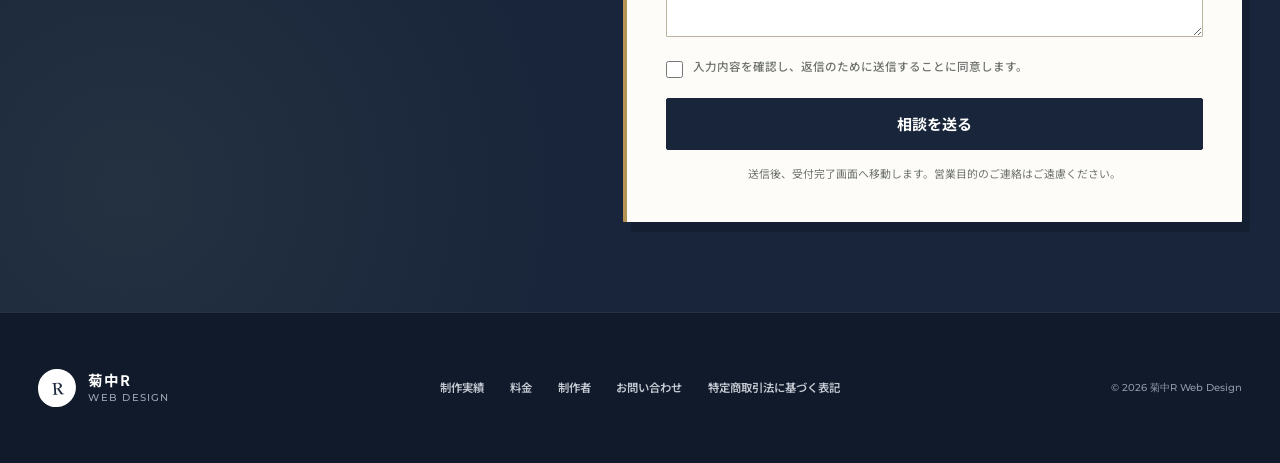
==== commit 2e7b844c: "PCに最適化追加修正" ====
--- a/index.html
+++ b/index.html
@@ -63,6 +63,12 @@
                 <span aria-hidden="true">→</span>
               </a>
             </div>
+
+            <ul class="hero-services" aria-label="対応内容">
+              <li>新規制作</li>
+              <li>既存サイト修正</li>
+              <li>公開後の更新</li>
+            </ul>
           </div>
 
           <div class="hero-preview" aria-label="店舗Webサイトの制作イメージ">
@@ -125,10 +131,10 @@
                 </div>
               </a>
               <div class="work-card__body">
-                <p class="work-card__category">カフェ・飲食店</p>
-                <h3>カフェ向けWebサイト</h3>
+                <p class="work-card__category">カフェ向け</p>
+                <h3>メニュー・営業時間・アクセスを整理</h3>
                 <p class="work-card__memo">
-                  メニュー、営業時間、アクセスを見つけやすく配置。
+                  来店前に必要な情報をまとめたサイト。
                 </p>
                 <a class="text-link" href="./cafe-template.html">サイトを見る <span aria-hidden="true">→</span></a>
               </div>
@@ -150,10 +156,10 @@
                 </div>
               </a>
               <div class="work-card__body">
-                <p class="work-card__category">美容室・サロン</p>
-                <h3>美容室向けWebサイト</h3>
+                <p class="work-card__category">サロン向け</p>
+                <h3>料金と雰囲気が先に分かる構成</h3>
                 <p class="work-card__memo">
-                  料金と店内の雰囲気を先に確認できる構成。
+                  予約前に確認したい情報をまとめたサイト。
                 </p>
                 <a class="text-link" href="./salon-template.html">サイトを見る <span aria-hidden="true">→</span></a>
               </div>
@@ -175,10 +181,10 @@
                 </div>
               </a>
               <div class="work-card__body">
-                <p class="work-card__category">小規模事業者・法人</p>
-                <h3>小規模事業者向けサイト</h3>
+                <p class="work-card__category">小規模事業者向け</p>
+                <h3>サービス内容と問い合わせ導線を整理</h3>
                 <p class="work-card__memo">
-                  仕事内容と実績を確認してから問い合わせへ進む構成。
+                  仕事内容と実績を見て相談できるサイト。
                 </p>
                 <a class="text-link" href="./corporate-template.html">サイトを見る <span aria-hidden="true">→</span></a>
               </div>
--- a/styles.css
+++ b/styles.css
@@ -376,6 +376,10 @@
   gap: 1.75rem;
 }
 
+.hero-services {
+  display: none;
+}
+
 .hero-preview {
   position: relative;
   z-index: 1;
@@ -817,6 +821,100 @@
 .work-card__body .text-link {
   align-self: flex-start;
   margin-top: auto;
+}
+
+@media (min-width: 981px) {
+  :root {
+    --section-space: clamp(4rem, 5vw, 5.5rem);
+  }
+
+  .hero {
+    min-height: 610px;
+  }
+
+  .hero__inner {
+    padding-top: clamp(2.75rem, 4vw, 3.75rem);
+    padding-bottom: clamp(2.75rem, 4vw, 3.75rem);
+  }
+
+  .hero__actions {
+    margin-bottom: 1.75rem;
+  }
+
+  .hero__actions .button {
+    min-width: 188px;
+    min-height: 56px;
+    box-shadow: 5px 6px 0 rgba(166, 122, 59, 0.18);
+  }
+
+  .hero-services {
+    max-width: 520px;
+    margin: 0;
+    padding: 1rem 0 0;
+    display: grid;
+    grid-template-columns: repeat(3, minmax(0, 1fr));
+    border-top: 1px solid var(--color-line-strong);
+    list-style: none;
+  }
+
+  .hero-services li {
+    color: var(--color-text);
+    font-size: clamp(0.76rem, 0.8vw, 0.86rem);
+    font-weight: 600;
+    text-align: center;
+  }
+
+  .hero-services li:first-child {
+    text-align: left;
+  }
+
+  .hero-services li:last-child {
+    text-align: right;
+  }
+
+  .section--works {
+    padding-top: clamp(3.75rem, 4.5vw, 4.75rem);
+  }
+
+  .section-heading {
+    margin-bottom: clamp(2.25rem, 3vw, 3.25rem);
+  }
+
+  .work-card {
+    grid-template-areas:
+      "body"
+      "preview";
+    grid-template-rows: minmax(230px, auto) 300px;
+  }
+
+  .work-card__body {
+    grid-area: body;
+    min-height: 230px;
+    padding: clamp(1.6rem, 2.2vw, 2rem);
+  }
+
+  .work-card__preview {
+    grid-area: preview;
+  }
+
+  .work-card .work-preview {
+    min-height: 300px;
+  }
+
+  .work-card h3 {
+    min-height: 3em;
+    margin-bottom: 0.85rem;
+    font-size: clamp(1.15rem, 1.5vw, 1.4rem);
+  }
+
+  .work-card__memo {
+    margin-bottom: 1.2rem;
+  }
+
+  #price {
+    padding-top: clamp(3.75rem, 4.5vw, 4.75rem);
+    padding-bottom: clamp(3.75rem, 4.5vw, 4.75rem);
+  }
 }
 
 .work-card__memo strong {
